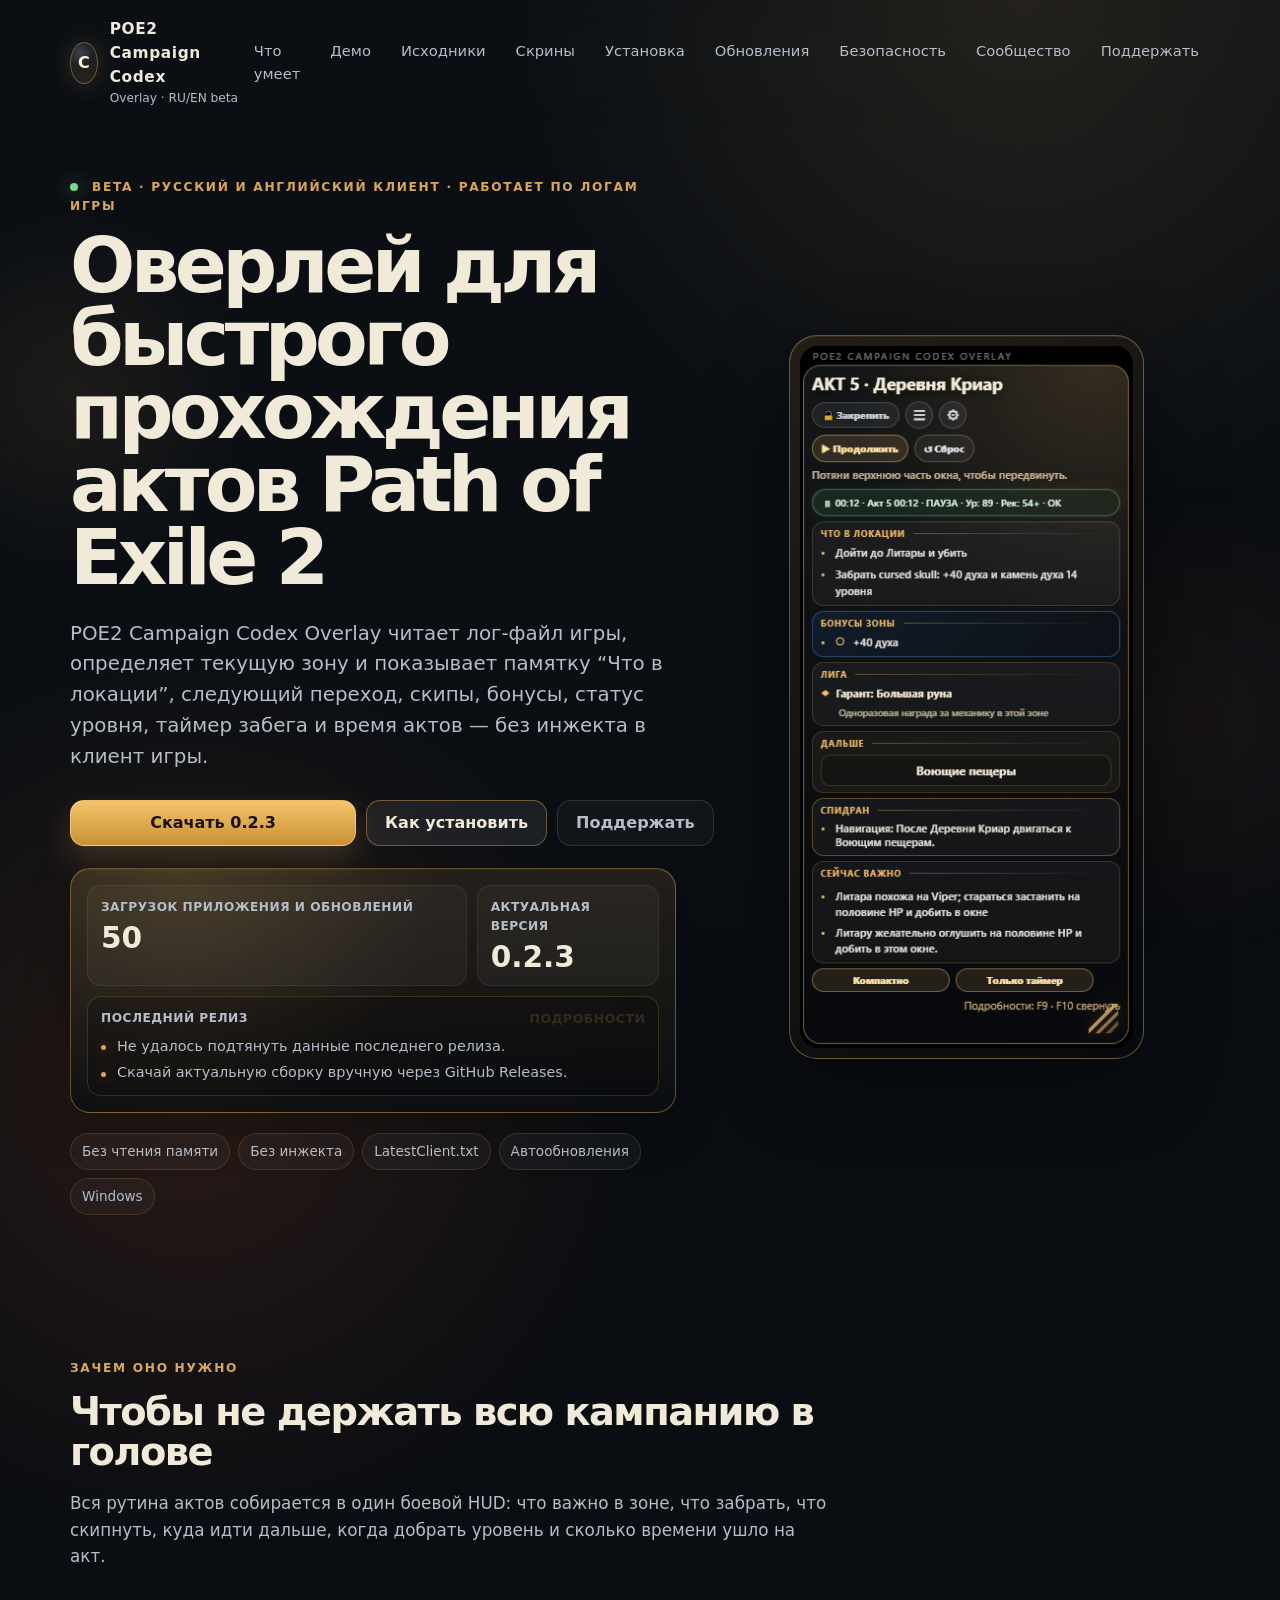
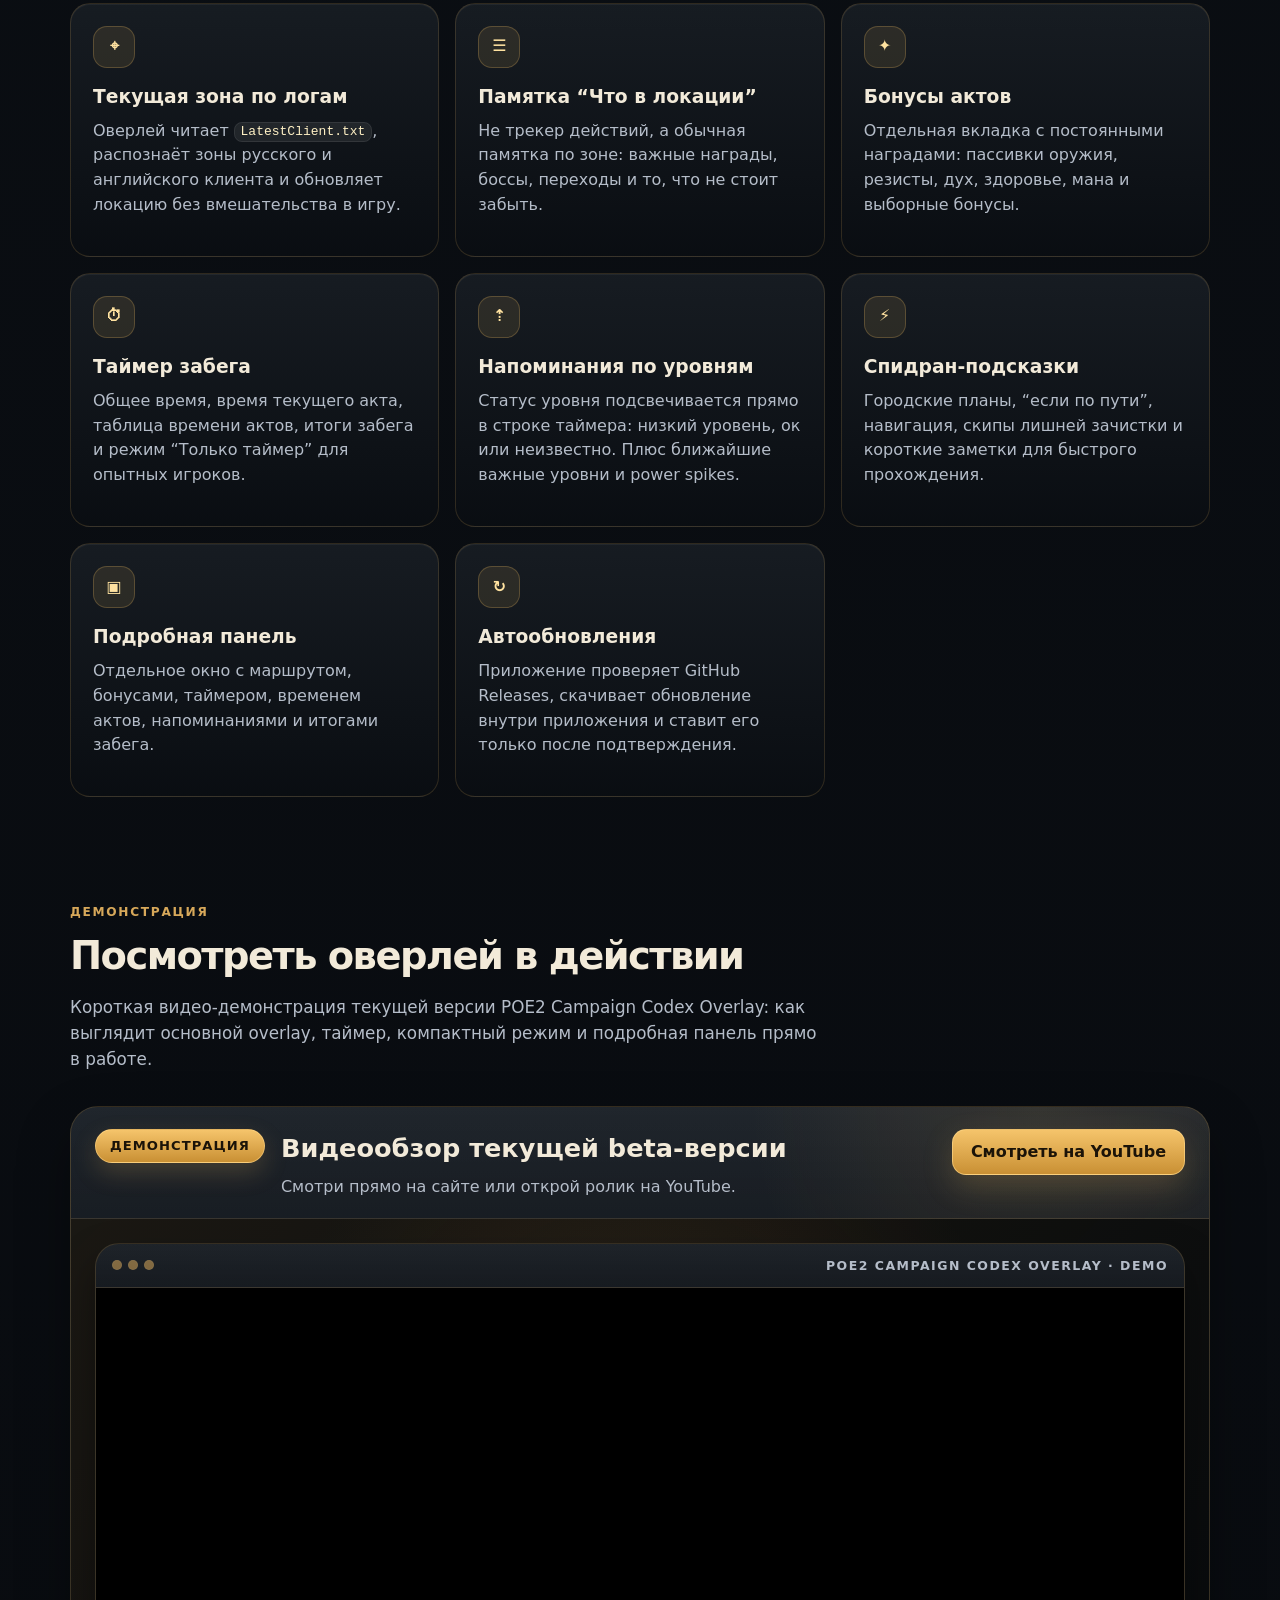
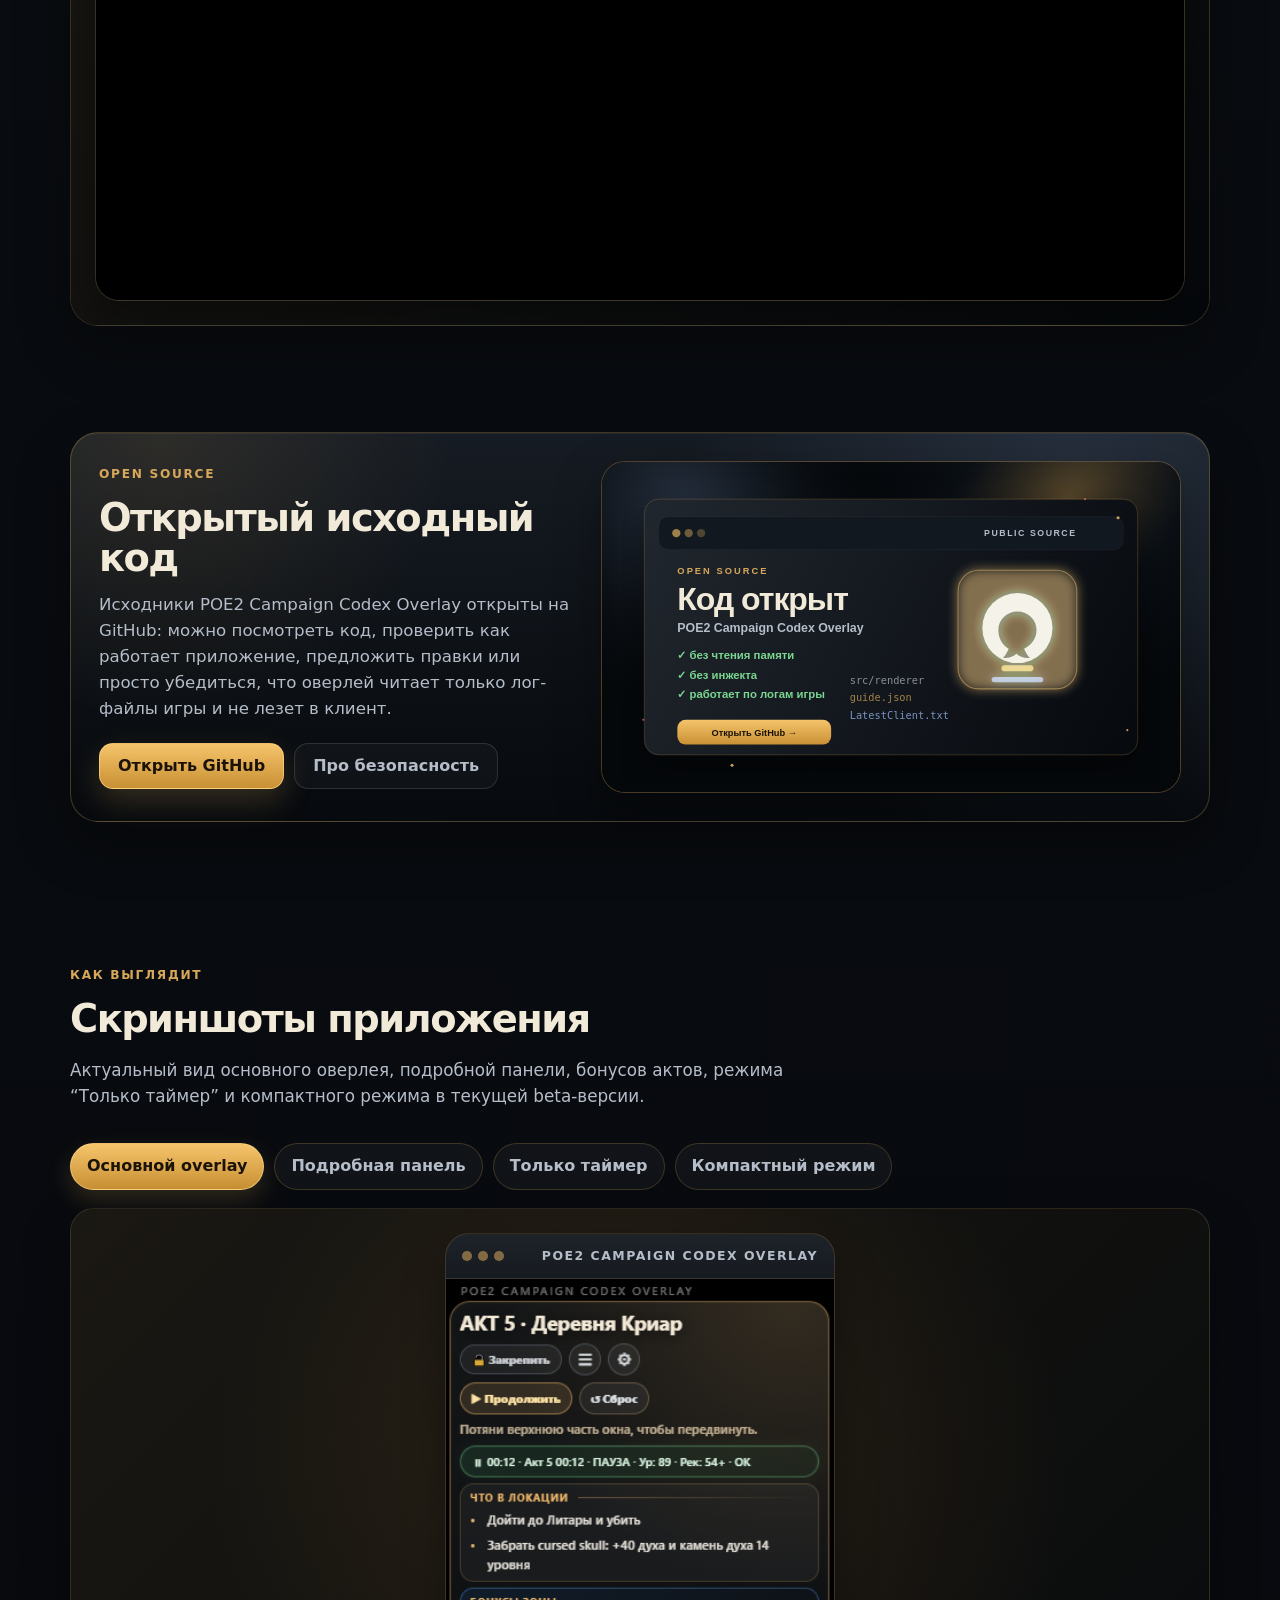
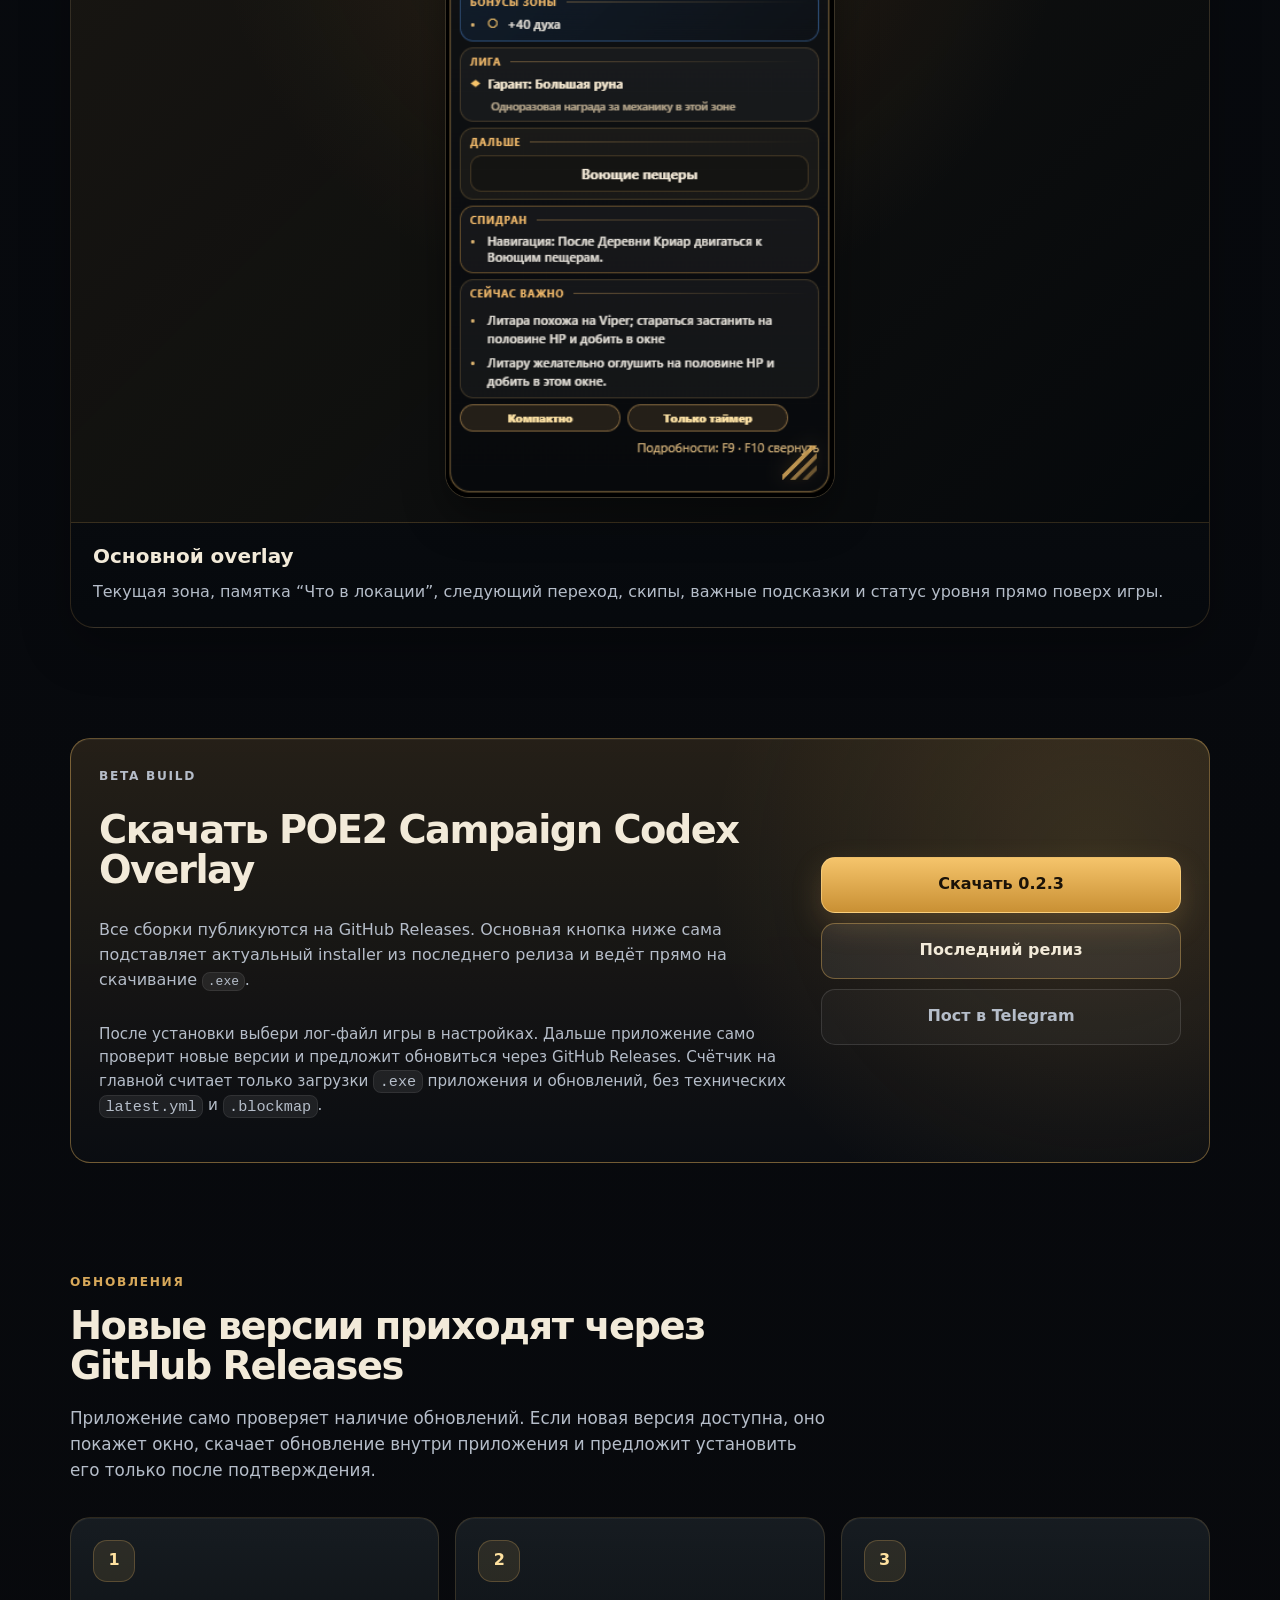
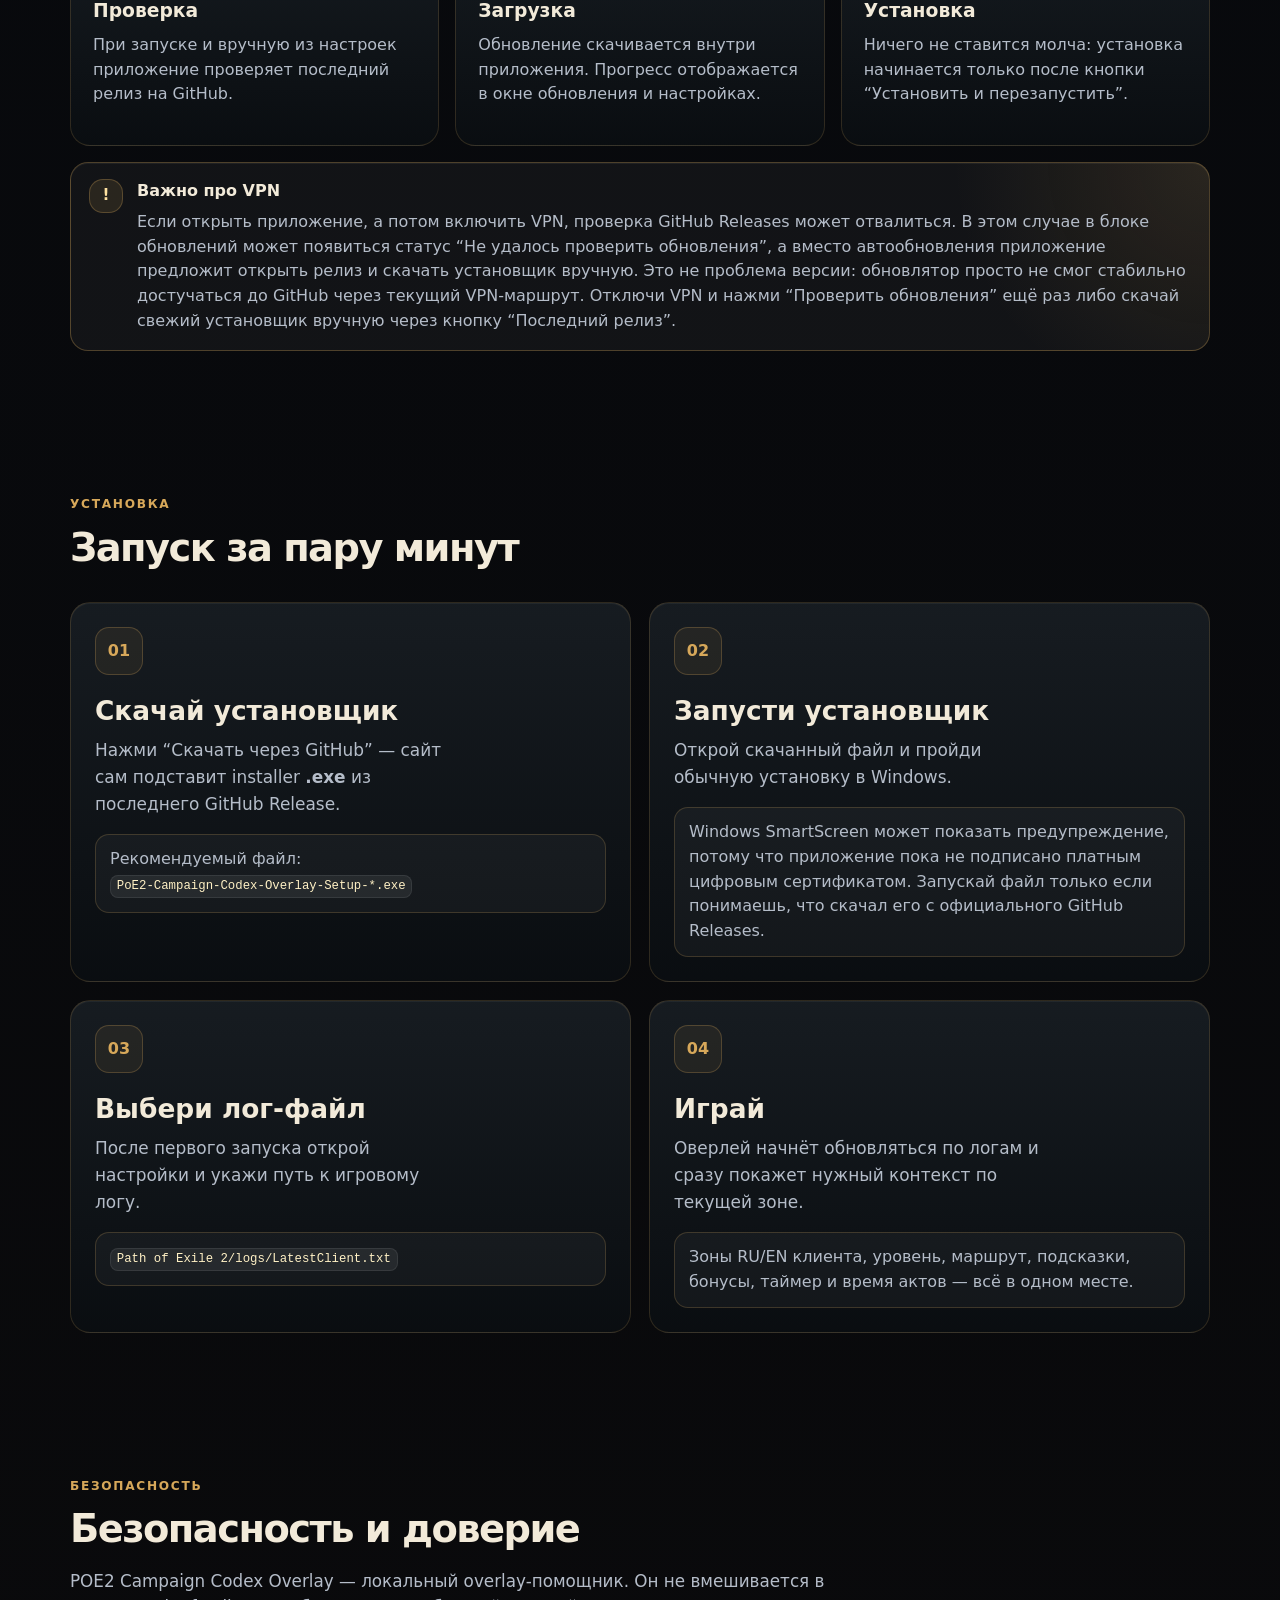
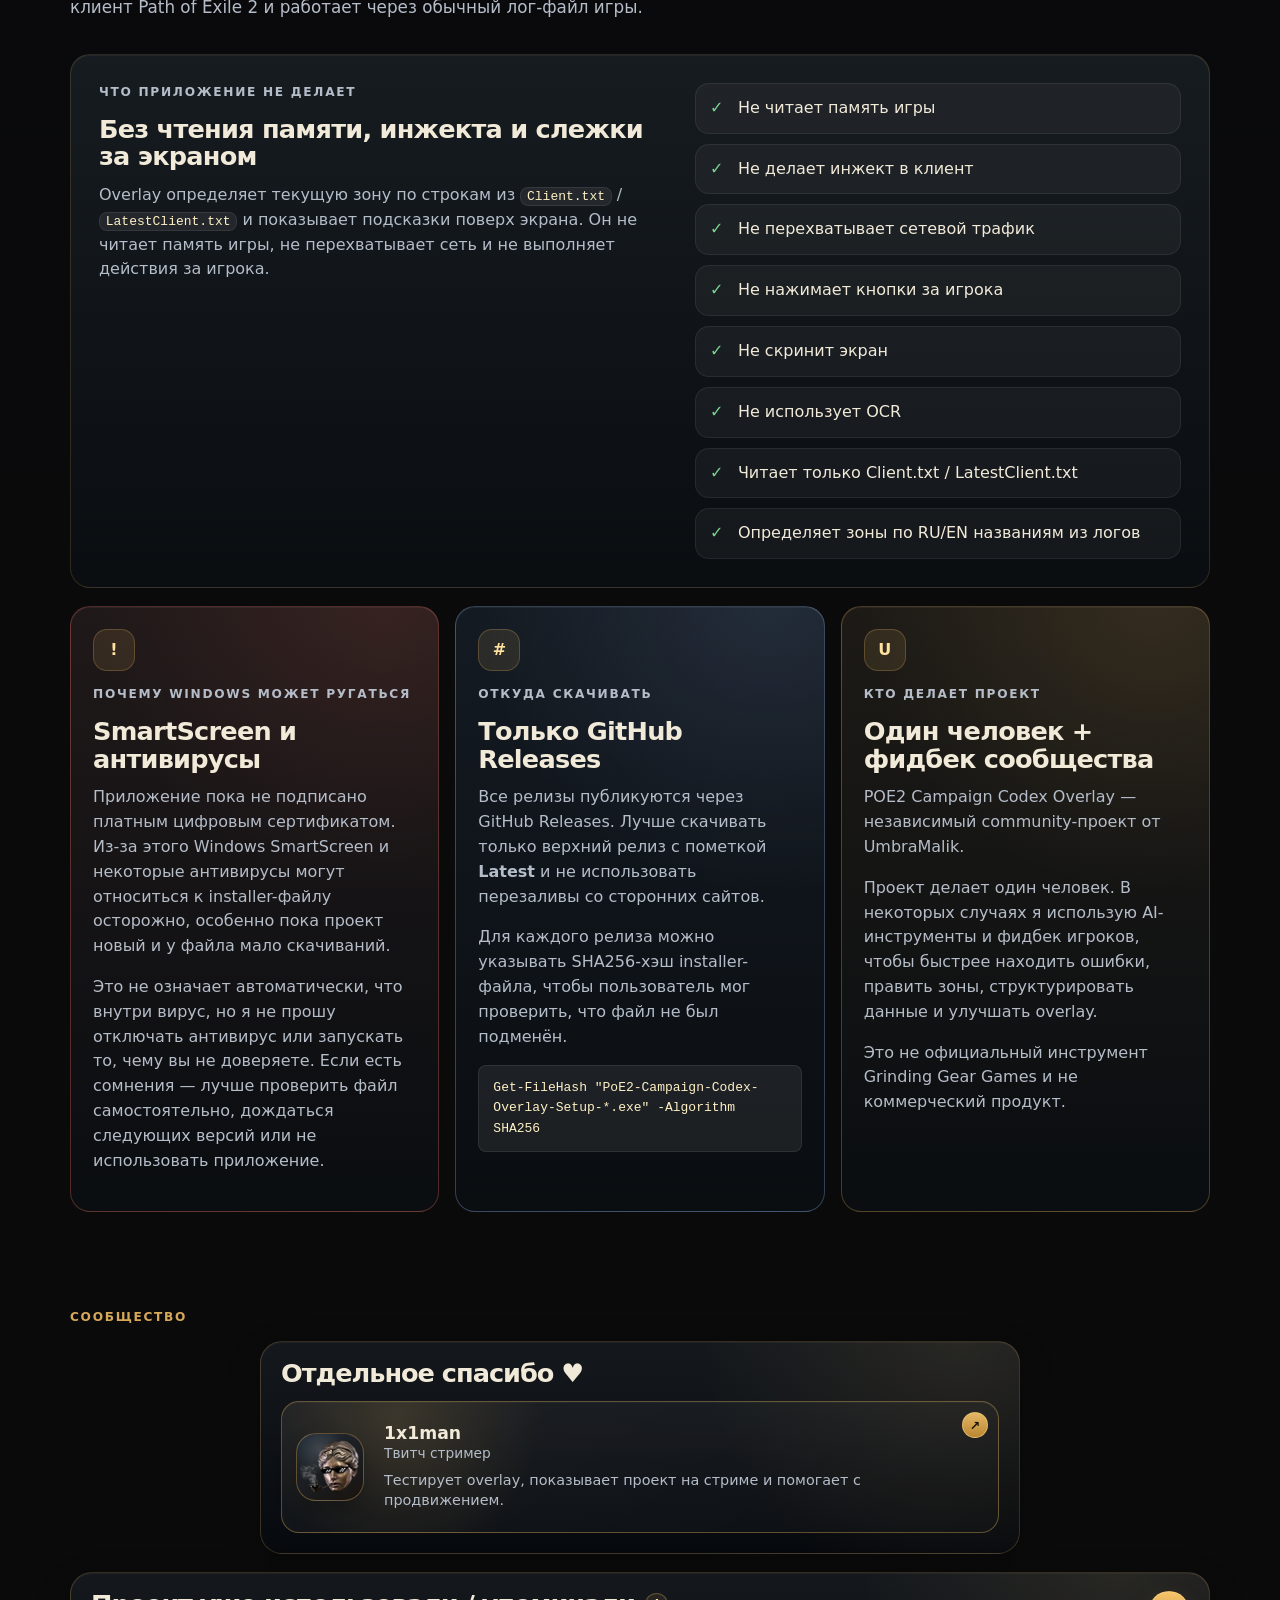
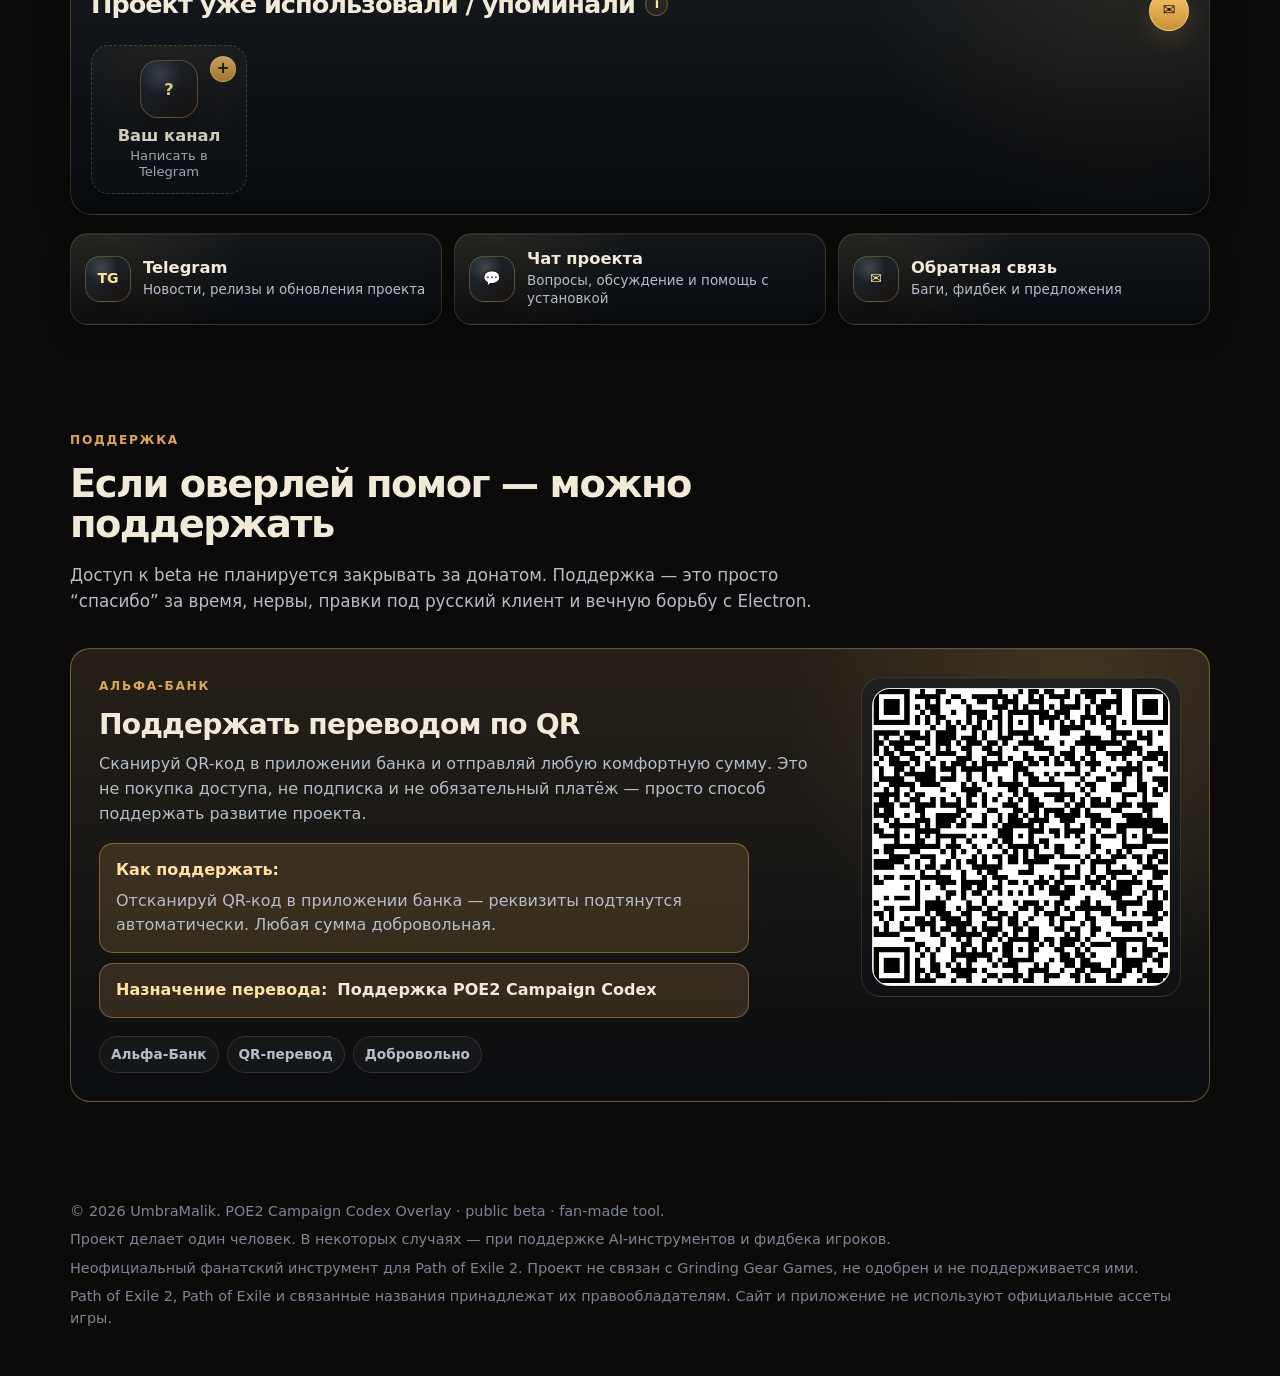
==== index.html @ 102bfdea "Add files via upload" ====
<!doctype html>
<html lang="ru">
<head>
  <meta charset="utf-8" />
  <meta name="viewport" content="width=device-width, initial-scale=1" />
  <title>POE2 Campaign Codex Overlay — оверлей для актов POE2</title>
  <meta name="description" content="Безопасный оверлей для Path of Exile 2: адаптирован под русский и английский клиент, читает логи игры, показывает текущую зону, маршрут, таймер, время актов, подсказки и автообновления через GitHub Releases." />
  <meta property="og:title" content="POE2 Campaign Codex Overlay" />
  <meta property="og:description" content="Безопасный русский оверлей для кампании Path of Exile 2: подсказки по зонам, таймер, время актов и автообновления." />
  <meta property="og:type" content="website" />
  <meta name="theme-color" content="#0b0f14" />
  <link rel="stylesheet" href="./styles.css" />
  <!-- Yandex.Metrika counter -->
  <script type="text/javascript">
      (function(m,e,t,r,i,k,a){
          m[i]=m[i]||function(){(m[i].a=m[i].a||[]).push(arguments)};
          m[i].l=1*new Date();
          for (var j = 0; j < document.scripts.length; j++) {if (document.scripts[j].src === r) { return; }}
          k=e.createElement(t),a=e.getElementsByTagName(t)[0],k.async=1,k.src=r,a.parentNode.insertBefore(k,a)
      })(window, document,'script','https://mc.yandex.ru/metrika/tag.js?id=109210180', 'ym');

      ym(109210180, 'init', {ssr:true, webvisor:true, clickmap:true, ecommerce:"dataLayer", referrer: document.referrer, url: location.href, accurateTrackBounce:true, trackLinks:true});
  </script>
  <!-- /Yandex.Metrika counter -->
</head>
<body>
  <!-- Yandex.Metrika counter (noscript) -->
  <noscript><div><img src="https://mc.yandex.ru/watch/109210180" style="position:absolute; left:-9999px;" alt="" /></div></noscript>
  <!-- /Yandex.Metrika counter (noscript) -->
  <div class="ambient ambient-one"></div>
  <div class="ambient ambient-two"></div>

  <header class="site-header">
    <a class="brand" href="#top" aria-label="POE2 Campaign Codex Overlay">
      <span class="brand-mark">C</span>
      <span>
        <strong>POE2 Campaign Codex</strong>
        <small>Overlay · RU/EN beta</small>
      </span>
    </a>

    <nav class="top-nav" aria-label="Навигация">
      <a href="#features">Что умеет</a>
      <a href="#demo">Демо</a>
      <a href="#source">Исходники</a>
      <a href="#screens">Скрины</a>
      <a href="#install">Установка</a>
      <a href="#updates">Обновления</a>
      <a href="#safety">Безопасность</a>
      <a href="#mentions">Сообщество</a>
      <a href="#support">Поддержать</a>
    </nav>
  </header>

  <main id="top">
    <section class="hero section">
      <div class="hero-copy">
        <div class="eyebrow">
          <span class="dot"></span>
          beta · русский и английский клиент · работает по логам игры
        </div>
        <h1>Оверлей для быстрого прохождения актов Path of Exile 2</h1>
        <p class="lead">
          POE2 Campaign Codex Overlay читает лог-файл игры, определяет текущую зону и показывает памятку “Что в локации”,
          следующий переход, скипы, бонусы, статус уровня, таймер забега и время актов — без инжекта в клиент игры.
        </p>

        <div class="hero-actions">
          <a class="button primary" href="https://github.com/UmbraMalik/poe2-campaign-codex-releases/releases/latest" target="_blank" rel="noopener noreferrer" data-latest-download data-fallback-text="Скачать через GitHub">Скачать через GitHub</a>
          <a class="button secondary" href="#install">Как установить</a>
          <a class="button ghost" href="#support">Поддержать</a>
        </div>

        <div class="hero-release-card" aria-label="Статистика скачиваний и актуального релиза">
          <div class="hero-release-stats">
            <div class="hero-release-stat">
              <span>Загрузок приложения и обновлений</span>
              <strong data-installer-downloads-total>—</strong>
            </div>
            <div class="hero-release-stat">
              <span>Актуальная версия</span>
              <strong data-latest-release-version>—</strong>
            </div>
          </div>
          <div class="hero-release-note">
            <div class="hero-release-note-head">
              <span>Последний релиз</span>
              <a
                class="release-details-link"
                href="https://github.com/UmbraMalik/poe2-campaign-codex-releases/releases/latest"
                target="_blank"
                rel="noopener noreferrer"
                data-latest-release-link
              >
                Подробности
              </a>
            </div>
            <ul class="hero-release-list" data-latest-release-notes>
              <li>Подтягиваем изменения с GitHub Releases…</li>
            </ul>
          </div>
        </div>

        <div class="trust-row" aria-label="Ключевые особенности">
          <span>Без чтения памяти</span>
          <span>Без инжекта</span>
          <span>LatestClient.txt</span>
          <span>Автообновления</span>
          <span>Windows</span>
        </div>
      </div>

      <div class="hero-panel" aria-label="Реальный скриншот оверлея">
        <figure class="hero-shot-card">
          <img src="./assets/screens/overlay-real-reference.png" alt="Реальный скриншот POE2 Campaign Codex Overlay в игре" loading="eager" />
        </figure>
      </div>
    </section>

    <section id="features" class="section">
      <div class="section-head">
        <p class="eyebrow">зачем оно нужно</p>
        <h2>Чтобы не держать всю кампанию в голове</h2>
        <p>
          Вся рутина актов собирается в один боевой HUD: что важно в зоне, что забрать,
          что скипнуть, куда идти дальше, когда добрать уровень и сколько времени ушло на акт.
        </p>
      </div>

      <div class="feature-grid">
        <article class="feature-card">
          <span class="icon">⌖</span>
          <h3>Текущая зона по логам</h3>
          <p>Оверлей читает <code>LatestClient.txt</code>, распознаёт зоны русского и английского клиента и обновляет локацию без вмешательства в игру.</p>
        </article>
        <article class="feature-card">
          <span class="icon">☰</span>
          <h3>Памятка “Что в локации”</h3>
          <p>Не трекер действий, а обычная памятка по зоне: важные награды, боссы, переходы и то, что не стоит забыть.</p>
        </article>
        <article class="feature-card">
          <span class="icon">✦</span>
          <h3>Бонусы актов</h3>
          <p>Отдельная вкладка с постоянными наградами: пассивки оружия, резисты, дух, здоровье, мана и выборные бонусы.</p>
        </article>
        <article class="feature-card">
          <span class="icon">⏱</span>
          <h3>Таймер забега</h3>
          <p>Общее время, время текущего акта, таблица времени актов, итоги забега и режим “Только таймер” для опытных игроков.</p>
        </article>
        <article class="feature-card">
          <span class="icon">⇡</span>
          <h3>Напоминания по уровням</h3>
          <p>Статус уровня подсвечивается прямо в строке таймера: низкий уровень, ок или неизвестно. Плюс ближайшие важные уровни и power spikes.</p>
        </article>
        <article class="feature-card">
          <span class="icon">⚡</span>
          <h3>Спидран-подсказки</h3>
          <p>Городские планы, “если по пути”, навигация, скипы лишней зачистки и короткие заметки для быстрого прохождения.</p>
        </article>
        <article class="feature-card">
          <span class="icon">▣</span>
          <h3>Подробная панель</h3>
          <p>Отдельное окно с маршрутом, бонусами, таймером, временем актов, напоминаниями и итогами забега.</p>
        </article>
        <article class="feature-card">
          <span class="icon">↻</span>
          <h3>Автообновления</h3>
          <p>Приложение проверяет GitHub Releases, скачивает обновление внутри приложения и ставит его только после подтверждения.</p>
        </article>
      </div>
    </section>

    <section id="demo" class="section demo-section">
      <div class="section-head">
        <p class="eyebrow">демонстрация</p>
        <h2>Посмотреть оверлей в действии</h2>
        <p>Короткая видео-демонстрация текущей версии POE2 Campaign Codex Overlay: как выглядит основной overlay, таймер, компактный режим и подробная панель прямо в работе.</p>
      </div>

      <div class="demo-card">
        <div class="demo-card-head">
          <div class="demo-card-title-wrap">
            <span class="demo-badge">Демонстрация</span>
            <div>
              <h3>Видеообзор текущей beta-версии</h3>
              <p>Смотри прямо на сайте или открой ролик на YouTube.</p>
            </div>
          </div>

          <div class="demo-quick-actions" aria-label="Быстрые действия">
            <a class="button primary" href="https://youtu.be/-7vTEI6enmU" target="_blank" rel="noopener noreferrer">Смотреть на YouTube</a>
          </div>
        </div>

        <div class="demo-video-frame">
          <div class="screen-window demo-window">
            <div class="screen-window-bar">
              <div class="screen-window-dots" aria-hidden="true">
                <span></span><span></span><span></span>
              </div>
              <span class="screen-window-title">POE2 Campaign Codex Overlay · Demo</span>
            </div>
            <div class="demo-video-shell">
              <iframe
                src="https://www.youtube.com/embed/-7vTEI6enmU"
                title="POE2 Campaign Codex Overlay — демонстрация"
                loading="lazy"
                allow="accelerometer; autoplay; clipboard-write; encrypted-media; gyroscope; picture-in-picture; web-share"
                referrerpolicy="strict-origin-when-cross-origin"
                allowfullscreen
              ></iframe>
            </div>
          </div>
        </div>
      </div>
    </section>

    <section id="source" class="section source-section">
      <div class="source-card">
        <div class="source-copy">
          <p class="eyebrow">open source</p>
          <h2>Открытый исходный код</h2>
          <p>
            Исходники POE2 Campaign Codex Overlay открыты на GitHub: можно посмотреть код, проверить как работает приложение,
            предложить правки или просто убедиться, что оверлей читает только лог-файлы игры и не лезет в клиент.
          </p>
          <div class="source-actions">
            <a class="button primary" href="https://github.com/UmbraMalik/poe2-campaign-codex-releases" target="_blank" rel="noopener noreferrer">Открыть GitHub</a>
            <a class="button ghost" href="#safety">Про безопасность</a>
          </div>
        </div>

        <a
          class="source-visual-link"
          href="https://github.com/UmbraMalik/poe2-campaign-codex-releases"
          target="_blank"
          rel="noopener noreferrer"
          aria-label="Открыть исходный код POE2 Campaign Codex Overlay на GitHub"
        >
          <img src="./assets/open-source-github-card.svg" alt="POE2 Campaign Codex Overlay — открытый исходный код на GitHub" loading="lazy" />
        </a>
      </div>
    </section>

    <section id="screens" class="section">
      <div class="section-head">
        <p class="eyebrow">как выглядит</p>
        <h2>Скриншоты приложения</h2>
        <p>Актуальный вид основного оверлея, подробной панели, бонусов актов, режима “Только таймер” и компактного режима в текущей beta-версии.</p>
      </div>

      <div class="screens-showcase">
        <div class="screen-switcher" role="tablist" aria-label="Переключение скриншотов приложения">
          <button
            class="screen-tab is-active"
            type="button"
            role="tab"
            aria-selected="true"
            data-screen-image="./assets/screens/overlay-real-reference.png"
            data-screen-alt="Основной overlay: текущая зона, памятка Что в локации, следующий переход, скипы и статус уровня"
            data-screen-title="Основной overlay"
            data-screen-text="Текущая зона, памятка “Что в локации”, следующий переход, скипы, важные подсказки и статус уровня прямо поверх игры."
            data-screen-variant="portrait"
          >
            Основной overlay
          </button>
          <button
            class="screen-tab"
            type="button"
            role="tab"
            aria-selected="false"
            data-screen-image="./assets/screens/companion-panel-reference.png"
            data-screen-alt="Подробная панель: маршрут, бонусы, таймер, напоминания и итоги забега"
            data-screen-title="Подробная панель"
            data-screen-text="Отдельное окно с маршрутом, бонусами, таймером, временем актов, напоминаниями и итогами забега — когда нужен весь контекст сразу."
            data-screen-variant="landscape"
          >
            Подробная панель
          </button>
          <button
            class="screen-tab"
            type="button"
            role="tab"
            aria-selected="false"
            data-screen-image="./assets/screens/timer-mode-reference.png"
            data-screen-alt="Режим только таймер: вид с таймером, уровнем и следующим переходом"
            data-screen-title="Режим “только таймер”"
            data-screen-text="Режим для тех, кто хочет держать на экране таймер, уровень и ближайший переход без подробной панели."
            data-screen-variant="timer"
          >
            Только таймер
          </button>
          <button
            class="screen-tab"
            type="button"
            role="tab"
            aria-selected="false"
            data-screen-image="./assets/screens/compact-mode-reference.png"
            data-screen-alt="Компактный режим: узкая панель с общим временем, актом, уровнем и рекомендацией"
            data-screen-title="Компактный режим"
            data-screen-text="Самый компактный вариант: узкая панель с ключевой информацией для тех, кому нужен минимум визуального шума."
            data-screen-variant="compact"
          >
            Компактный режим
          </button>
        </div>

        <figure class="screen-stage">
          <div class="screen-stage-media">
            <div class="screen-window" id="screen-window" data-variant="portrait">
              <div class="screen-window-bar">
                <div class="screen-window-dots" aria-hidden="true">
                  <span></span><span></span><span></span>
                </div>
                <span class="screen-window-title" id="screen-window-label">POE2 Campaign Codex Overlay</span>
              </div>
              <div class="screen-window-body">
                <img
                  id="screen-preview-image"
                  class="screen-preview-image"
                  src="./assets/screens/overlay-real-reference.png"
                  alt="Основной overlay: текущая зона, памятка Что в локации, следующий переход, скипы и статус уровня"
                  loading="lazy"
                />
              </div>
            </div>
          </div>
          <figcaption class="screen-stage-caption">
            <h3 id="screen-preview-title">Основной overlay</h3>
            <p id="screen-preview-text">Текущая зона, памятка “Что в локации”, следующий переход, скипы, важные подсказки и статус уровня прямо поверх игры.</p>
          </figcaption>
        </figure>
      </div>
    </section>

    <section id="download" class="section download-section">
      <div class="download-card">
        <div class="download-copy">
          <p class="eyebrow">beta build</p>
          <h2>Скачать POE2 Campaign Codex Overlay</h2>
          <p>
            Все сборки публикуются на GitHub Releases. Основная кнопка ниже сама подставляет актуальный installer из последнего релиза и ведёт прямо на скачивание <code>.exe</code>.
          </p>
          <p class="download-note">
            После установки выбери лог-файл игры в настройках. Дальше приложение само проверит новые версии и предложит обновиться через GitHub Releases.
            Счётчик на главной считает только загрузки <code>.exe</code> приложения и обновлений, без технических <code>latest.yml</code> и <code>.blockmap</code>.
          </p>
        </div>

        <div class="download-actions" aria-label="Ссылки для скачивания">
          <a
            id="latest-download-button"
            class="button primary large"
            data-latest-download
            href="https://github.com/UmbraMalik/poe2-campaign-codex-releases/releases/latest"
            target="_blank"
            rel="noopener noreferrer"
            data-fallback-text="Скачать через GitHub"
          >
            Скачать через GitHub
          </a>
          <a
            class="button secondary large"
            href="https://github.com/UmbraMalik/poe2-campaign-codex-releases/releases/latest"
            target="_blank"
            rel="noopener noreferrer"
          >
            Последний релиз
          </a>
          <a
            class="button ghost large"
            href="https://t.me/POE2CampaignCodex/4"
            target="_blank"
            rel="noopener noreferrer"
          >
            Пост в Telegram
          </a>
        </div>
      </div>
    </section>

    <section id="updates" class="section updates-section">
      <div class="section-head">
        <p class="eyebrow">обновления</p>
        <h2>Новые версии приходят через GitHub Releases</h2>
        <p>
          Приложение само проверяет наличие обновлений. Если новая версия доступна, оно покажет окно,
          скачает обновление внутри приложения и предложит установить его только после подтверждения.
        </p>
      </div>

      <div class="updates-grid">
        <article class="feature-card">
          <span class="icon">1</span>
          <h3>Проверка</h3>
          <p>При запуске и вручную из настроек приложение проверяет последний релиз на GitHub.</p>
        </article>
        <article class="feature-card">
          <span class="icon">2</span>
          <h3>Загрузка</h3>
          <p>Обновление скачивается внутри приложения. Прогресс отображается в окне обновления и настройках.</p>
        </article>
        <article class="feature-card">
          <span class="icon">3</span>
          <h3>Установка</h3>
          <p>Ничего не ставится молча: установка начинается только после кнопки “Установить и перезапустить”.</p>
        </article>
      </div>

      <div class="update-vpn-note">
        <span class="icon">!</span>
        <div>
          <strong>Важно про VPN</strong>
          <p>
            Если открыть приложение, а потом включить VPN, проверка GitHub Releases может отвалиться.
            В этом случае в блоке обновлений может появиться статус “Не удалось проверить обновления”,
            а вместо автообновления приложение предложит открыть релиз и скачать установщик вручную.
            Это не проблема версии: обновлятор просто не смог стабильно достучаться до GitHub через текущий VPN-маршрут.
            Отключи VPN и нажми “Проверить обновления” ещё раз либо скачай свежий установщик вручную через кнопку “Последний релиз”.
          </p>
        </div>
      </div>
    </section>

    <section id="install" class="section">
      <div class="section-head">
        <p class="eyebrow">установка</p>
        <h2>Запуск за пару минут</h2>
      </div>

      <div class="steps">
        <article>
          <span>01</span>
          <h3>Скачай установщик</h3>
          <p class="step-copy">Нажми “Скачать через GitHub” — сайт сам подставит installer <strong>.exe</strong> из последнего GitHub Release.</p>
          <div class="step-hint">Рекомендуемый файл: <code>PoE2-Campaign-Codex-Overlay-Setup-*.exe</code></div>
        </article>
        <article>
          <span>02</span>
          <h3>Запусти установщик</h3>
          <p class="step-copy">Открой скачанный файл и пройди обычную установку в Windows.</p>
          <div class="step-hint">Windows SmartScreen может показать предупреждение, потому что приложение пока не подписано платным цифровым сертификатом. Запускай файл только если понимаешь, что скачал его с официального GitHub Releases.</div>
        </article>
        <article>
          <span>03</span>
          <h3>Выбери лог-файл</h3>
          <p class="step-copy">После первого запуска открой настройки и укажи путь к игровому логу.</p>
          <div class="step-hint"><code>Path of Exile 2/logs/LatestClient.txt</code></div>
        </article>
        <article>
          <span>04</span>
          <h3>Играй</h3>
          <p class="step-copy">Оверлей начнёт обновляться по логам и сразу покажет нужный контекст по текущей зоне.</p>
          <div class="step-hint">Зоны RU/EN клиента, уровень, маршрут, подсказки, бонусы, таймер и время актов — всё в одном месте.</div>
        </article>
      </div>
    </section>

    <section id="safety" class="section safety">
      <div class="section-head">
        <p class="eyebrow">безопасность</p>
        <h2>Безопасность и доверие</h2>
        <p>
          POE2 Campaign Codex Overlay — локальный overlay-помощник. Он не вмешивается в клиент Path of Exile 2
          и работает через обычный лог-файл игры.
        </p>
      </div>

      <div class="safety-card safety-summary-card">
        <div>
          <p class="eyebrow">что приложение не делает</p>
          <h3>Без чтения памяти, инжекта и слежки за экраном</h3>
          <p>
            Overlay определяет текущую зону по строкам из <code>Client.txt</code> / <code>LatestClient.txt</code>
            и показывает подсказки поверх экрана. Он не читает память игры, не перехватывает сеть и не выполняет действия за игрока.
          </p>
        </div>

        <ul class="safety-list safety-checks">
          <li>Не читает память игры</li>
          <li>Не делает инжект в клиент</li>
          <li>Не перехватывает сетевой трафик</li>
          <li>Не нажимает кнопки за игрока</li>
          <li>Не скринит экран</li>
          <li>Не использует OCR</li>
          <li>Читает только Client.txt / LatestClient.txt</li>
          <li>Определяет зоны по RU/EN названиям из логов</li>
        </ul>
      </div>

      <div class="feature-grid safety-trust-grid">
        <article class="feature-card warning-card">
          <span class="icon">!</span>
          <p class="eyebrow">почему Windows может ругаться</p>
          <h3>SmartScreen и антивирусы</h3>
          <p>
            Приложение пока не подписано платным цифровым сертификатом. Из-за этого Windows SmartScreen
            и некоторые антивирусы могут относиться к installer-файлу осторожно, особенно пока проект новый и у файла мало скачиваний.
          </p>
          <p>
            Это не означает автоматически, что внутри вирус, но я не прошу отключать антивирус или запускать то,
            чему вы не доверяете. Если есть сомнения — лучше проверить файл самостоятельно, дождаться следующих версий или не использовать приложение.
          </p>
        </article>

        <article class="feature-card github-card">
          <span class="icon">#</span>
          <p class="eyebrow">откуда скачивать</p>
          <h3>Только GitHub Releases</h3>
          <p>
            Все релизы публикуются через GitHub Releases. Лучше скачивать только верхний релиз с пометкой <strong>Latest</strong>
            и не использовать перезаливы со сторонних сайтов.
          </p>
          <p>
            Для каждого релиза можно указывать SHA256-хэш installer-файла, чтобы пользователь мог проверить, что файл не был подменён.
          </p>
          <code class="hash-command">Get-FileHash "PoE2-Campaign-Codex-Overlay-Setup-*.exe" -Algorithm SHA256</code>
        </article>

        <article class="feature-card project-card">
          <span class="icon">U</span>
          <p class="eyebrow">кто делает проект</p>
          <h3>Один человек + фидбек сообщества</h3>
          <p>
            POE2 Campaign Codex Overlay — независимый community-проект от UmbraMalik.
          </p>
          <p>
            Проект делает один человек. В некоторых случаях я использую AI-инструменты и фидбек игроков,
            чтобы быстрее находить ошибки, править зоны, структурировать данные и улучшать overlay.
          </p>
          <p>
            Это не официальный инструмент Grinding Gear Games и не коммерческий продукт.
          </p>
        </article>
      </div>
    </section>

    <section id="mentions" class="section community-section">
      <p class="eyebrow community-eyebrow">сообщество</p>
      <div class="mentions-card mentions-card-compact community-thanks-card">
        <div class="mentions-head">
          <div>
            <h2>Отдельное спасибо ♥</h2>
          </div>
        </div>

        <a class="mention-featured-card community-featured-card" href="https://www.twitch.tv/1x1man" target="_blank" rel="noopener noreferrer" aria-label="Открыть Twitch-канал 1x1man">
          <span class="mention-link-icon" aria-hidden="true">↗</span>
          <span class="mention-avatar mention-avatar-image mention-avatar-featured" aria-hidden="true">
            <img src="./assets/mentions/1x1man.png" alt="" loading="lazy" />
          </span>
          <span class="mention-featured-info">
            <strong>1x1man</strong>
            <small>Твитч стример</small>
            <em>Тестирует overlay, показывает проект на стриме и помогает с продвижением.</em>
          </span>
        </a>
      </div>

      <div class="mentions-card mentions-card-compact community-used-card">
        <div class="mentions-head">
          <div>
            <h2>Проект уже использовали / упоминали
              <span class="info-tooltip" tabindex="0" aria-label="Если вы стримили с оверлеем, делали пост о проекте или делились им в своём канале — напишите мне. Я могу добавить ваш канал / стрим / сообщество в этот блок как место, где проект уже показывали или упоминали.">i</span>
            </h2>
          </div>
          <a
            class="mention-contact-button"
            href="https://t.me/POE2CampaignCodex?direct"
            target="_blank"
            rel="noopener noreferrer"
            aria-label="Написать в Telegram, чтобы добавить свой канал или стрим"
            title="Написать в Telegram"
          >
            ✉
          </a>
        </div>

        <div class="mentions-list-compact community-used-list" aria-label="Где уже показывали или упоминали проект">
          <a class="mention-card mention-card-compact mention-card-placeholder" href="https://t.me/POE2CampaignCodex?direct" target="_blank" rel="noopener noreferrer" aria-label="Написать в Telegram, чтобы добавить свой канал или стрим">
            <span class="mention-link-icon mention-plus-icon" aria-hidden="true">+</span>
            <span class="mention-avatar mention-avatar-text" aria-hidden="true">?</span>
            <span class="mention-info">
              <strong>Ваш канал</strong>
              <small>Написать в Telegram</small>
            </span>
          </a>
        </div>
      </div>

      <div class="community-links-grid" aria-label="Ссылки сообщества">
        <a class="community-link-card" href="https://t.me/POE2CampaignCodex" target="_blank" rel="noopener noreferrer">
          <span class="community-link-icon" aria-hidden="true">TG</span>
          <span>
            <strong>Telegram</strong>
            <small>Новости, релизы и обновления проекта</small>
          </span>
        </a>
        <a class="community-link-card" href="https://t.me/POE2CampaignCodexChat" target="_blank" rel="noopener noreferrer">
          <span class="community-link-icon" aria-hidden="true">💬</span>
          <span>
            <strong>Чат проекта</strong>
            <small>Вопросы, обсуждение и помощь с установкой</small>
          </span>
        </a>
        <a class="community-link-card" href="https://t.me/POE2CampaignCodex?direct" target="_blank" rel="noopener noreferrer">
          <span class="community-link-icon" aria-hidden="true">✉</span>
          <span>
            <strong>Обратная связь</strong>
            <small>Баги, фидбек и предложения</small>
          </span>
        </a>
      </div>
    </section>

    <section id="support" class="section support">
      <div class="section-head">
        <p class="eyebrow">поддержка</p>
        <h2>Если оверлей помог — можно поддержать</h2>
        <p>
          Доступ к beta не планируется закрывать за донатом. Поддержка — это просто “спасибо”
          за время, нервы, правки под русский клиент и вечную борьбу с Electron.
        </p>
      </div>

      <div class="support-donate-card">
        <div class="support-copy">
          <p class="eyebrow">Альфа-Банк</p>
          <h3>Поддержать переводом по QR</h3>
          <p>
            Сканируй QR-код в приложении банка и отправляй любую комфортную сумму.
            Это не покупка доступа, не подписка и не обязательный платёж — просто способ поддержать развитие проекта.
          </p>

          <div class="support-payment-details" aria-label="Детали поддержки">
            <div class="support-note-box">
              <strong>Как поддержать:</strong>
              <p>Отсканируй QR-код в приложении банка — реквизиты подтянутся автоматически. Любая сумма добровольная.</p>
            </div>

            <div class="support-note-box compact">
              <strong>Назначение перевода:</strong>
              <span>Поддержка POE2 Campaign Codex</span>
            </div>
          </div>

          <div class="support-tags" aria-label="Детали поддержки">
            <span>Альфа-Банк</span>
            <span>QR-перевод</span>
            <span>Добровольно</span>
          </div>
        </div>

        <div class="qr-card" aria-label="QR-код для перевода через Альфа-Банк">
          <div class="qr-frame">
            <img src="./assets/support/alfa-qr-placeholder.png" alt="QR-код для перевода через Альфа-Банк" loading="lazy" />
          </div>
        </div>
      </div>

    </section>
  </main>

<footer class="site-footer">
  <p>
    © 2026 UmbraMalik. POE2 Campaign Codex Overlay · public beta · fan-made tool.
  </p>
  <p>
    Проект делает один человек. В некоторых случаях — при поддержке AI-инструментов и фидбека игроков.
  </p>
  <p>
    Неофициальный фанатский инструмент для Path of Exile 2. Проект не связан с Grinding Gear Games,
    не одобрен и не поддерживается ими.
  </p>
  <p>
    Path of Exile 2, Path of Exile и связанные названия принадлежат их правообладателям.
    Сайт и приложение не используют официальные ассеты игры.
  </p>
</footer>

  <script src="./script.js"></script>
</body>
</html>
---- styles.css ----
:root {
  --bg: #080b10;
  --bg-soft: #10161d;
  --panel: rgba(20, 24, 28, 0.82);
  --panel-strong: rgba(29, 28, 24, 0.92);
  --gold: #d7a85a;
  --gold-soft: rgba(215, 168, 90, 0.18);
  --gold-border: rgba(215, 168, 90, 0.44);
  --text: #f2ead9;
  --muted: #b5bdc9;
  --dim: #7b8494;
  --red: #d86b5c;
  --green: #7ad690;
  --blue: #9fc4ff;
  --radius-xl: 28px;
  --radius-lg: 20px;
  --radius-md: 14px;
  --shadow: 0 24px 80px rgba(0, 0, 0, 0.45);
}

* {
  box-sizing: border-box;
}

html {
  scroll-behavior: smooth;
}

body {
  margin: 0;
  min-height: 100vh;
  background:
    radial-gradient(circle at 15% 10%, rgba(158, 73, 35, 0.20), transparent 28rem),
    radial-gradient(circle at 80% 0%, rgba(215, 168, 90, 0.12), transparent 32rem),
    linear-gradient(180deg, #0b0f14 0%, #07090d 52%, #0d0b0a 100%);
  color: var(--text);
  font-family: Inter, ui-sans-serif, system-ui, -apple-system, BlinkMacSystemFont, "Segoe UI", Arial, sans-serif;
  line-height: 1.55;
  overflow-x: hidden;
}

a {
  color: inherit;
  text-decoration: none;
}

code {
  color: #fff1c5;
  background: rgba(255, 255, 255, 0.07);
  border: 1px solid rgba(255, 255, 255, 0.08);
  border-radius: 8px;
  padding: 0.08rem 0.36rem;
}

.ambient {
  position: fixed;
  inset: auto;
  pointer-events: none;
  filter: blur(12px);
  opacity: 0.45;
  z-index: -1;
}

.ambient-one {
  width: 25rem;
  height: 25rem;
  left: -8rem;
  top: 12rem;
  background: radial-gradient(circle, rgba(215, 168, 90, 0.20), transparent 70%);
}

.ambient-two {
  width: 30rem;
  height: 30rem;
  right: -10rem;
  top: 30rem;
  background: radial-gradient(circle, rgba(102, 52, 30, 0.35), transparent 70%);
}

.site-header {
  position: sticky;
  top: 0;
  z-index: 20;
  max-width: 1180px;
  margin: 0 auto;
  padding: 18px 20px;
  display: flex;
  align-items: center;
  justify-content: space-between;
  backdrop-filter: blur(14px);
}

.brand {
  display: inline-flex;
  align-items: center;
  gap: 12px;
}

.brand-mark {
  width: 42px;
  height: 42px;
  border-radius: 50%;
  display: grid;
  place-items: center;
  color: #fff4d8;
  font-weight: 900;
  border: 1px solid var(--gold-border);
  background:
    radial-gradient(circle at 35% 25%, rgba(255, 255, 255, 0.16), transparent 38%),
    linear-gradient(145deg, #14212b, #2b1f16);
  box-shadow: 0 0 26px rgba(215, 168, 90, 0.2);
}

.brand strong {
  display: block;
  font-size: 0.96rem;
  letter-spacing: 0.04em;
}

.brand small {
  display: block;
  color: var(--muted);
  font-size: 0.76rem;
}

.top-nav {
  display: flex;
  gap: 8px;
  color: var(--muted);
  font-size: 0.92rem;
}

.top-nav a {
  padding: 8px 11px;
  border-radius: 999px;
}

.top-nav a:hover {
  color: var(--text);
  background: rgba(255, 255, 255, 0.06);
}

.section {
  max-width: 1180px;
  margin: 0 auto;
  padding: 72px 20px;
}

.hero {
  min-height: calc(100vh - 82px);
  display: grid;
  grid-template-columns: minmax(0, 1.02fr) minmax(340px, 0.82fr);
  align-items: center;
  gap: 46px;
  padding-top: 52px;
}

.eyebrow {
  margin: 0 0 14px;
  color: var(--gold);
  font-size: 0.76rem;
  font-weight: 800;
  letter-spacing: 0.14em;
  text-transform: uppercase;
}

.eyebrow .dot,
.dot {
  width: 8px;
  height: 8px;
  display: inline-block;
  border-radius: 50%;
  margin-right: 8px;
  background: var(--green);
  box-shadow: 0 0 18px rgba(122, 214, 144, 0.65);
}

h1, h2, h3, p {
  margin-top: 0;
}

h1 {
  max-width: 780px;
  font-size: clamp(2.45rem, 6vw, 5.7rem);
  line-height: 0.95;
  letter-spacing: -0.06em;
  margin-bottom: 24px;
}

h2 {
  font-size: clamp(1.8rem, 3vw, 3rem);
  line-height: 1.05;
  letter-spacing: -0.04em;
  margin-bottom: 18px;
}

h3 {
  margin-bottom: 8px;
}

.lead {
  max-width: 690px;
  color: var(--muted);
  font-size: clamp(1.05rem, 1.7vw, 1.24rem);
  margin-bottom: 28px;
}

.hero-actions {
  width: min(100%, 640px);
  display: flex;
  flex-wrap: nowrap;
  align-items: center;
  gap: 10px;
  margin-bottom: 24px;
}

.hero-actions .button {
  flex: 0 0 auto;
  white-space: nowrap;
}

.hero-actions .button.primary {
  min-width: 286px;
  justify-content: center;
  text-align: center;
}

.hero-release-card {
  width: min(100%, 640px);
  margin: -2px 0 20px;
  padding: 16px;
  border: 1px solid rgba(215, 168, 90, 0.42);
  border-radius: 20px;
  background:
    radial-gradient(circle at 18% 0%, rgba(245, 196, 107, 0.14), transparent 16rem),
    linear-gradient(180deg, rgba(42, 35, 26, 0.82), rgba(11, 14, 18, 0.86));
  box-shadow: 0 18px 45px rgba(0, 0, 0, 0.28), inset 0 1px 0 rgba(255, 255, 255, 0.06);
}

.hero-release-stats {
  display: grid;
  grid-template-columns: minmax(0, 1.35fr) minmax(130px, 0.65fr);
  gap: 10px;
}

.hero-release-stat {
  min-width: 0;
  padding: 12px 13px;
  border: 1px solid rgba(255, 255, 255, 0.075);
  border-radius: 14px;
  background: rgba(255, 255, 255, 0.04);
}

.hero-release-stat span,
.hero-release-note span {
  display: block;
  margin-bottom: 7px;
  color: var(--muted);
  font-size: 0.76rem;
  font-weight: 800;
  letter-spacing: 0.04em;
  text-transform: uppercase;
}

.hero-release-stat strong {
  display: block;
  color: var(--cream);
  font-size: clamp(1.28rem, 2.4vw, 1.85rem);
  line-height: 1;
}

.hero-release-note {
  margin-top: 10px;
  padding: 12px 13px;
  border: 1px solid rgba(215, 168, 90, 0.2);
  border-radius: 14px;
  background: rgba(0, 0, 0, 0.16);
}

.hero-release-note-head {
  display: flex;
  align-items: center;
  justify-content: space-between;
  gap: 14px;
  margin-bottom: 8px;
}

.hero-release-note-head span {
  margin-bottom: 0;
}

.release-details-link {
  flex: 0 0 auto;
  color: var(--gold-soft);
  font-size: 0.78rem;
  font-weight: 900;
  text-decoration: none;
  text-transform: uppercase;
  letter-spacing: 0.04em;
  opacity: 0.96;
}

.release-details-link:hover {
  color: var(--cream);
  text-decoration: underline;
}

.hero-release-list {
  display: grid;
  gap: 6px;
  margin: 0;
  padding: 0;
  list-style: none;
  color: var(--muted);
  font-size: 0.9rem;
  line-height: 1.42;
}

.hero-release-list li {
  position: relative;
  padding-left: 16px;
}

.hero-release-list li::before {
  content: "";
  position: absolute;
  left: 0;
  top: 0.66em;
  width: 5px;
  height: 5px;
  border-radius: 999px;
  background: var(--gold);
  box-shadow: 0 0 14px rgba(245, 196, 107, 0.45);
}

.button {
  display: inline-flex;
  align-items: center;
  justify-content: center;
  min-height: 46px;
  padding: 0 18px;
  border-radius: 14px;
  border: 1px solid rgba(255, 255, 255, 0.12);
  font-weight: 800;
  transition: transform 0.18s ease, border-color 0.18s ease, background 0.18s ease;
}

.button:hover {
  transform: translateY(-1px);
}

.button.primary {
  color: #1b1308;
  background: linear-gradient(180deg, #f5c46b, #c99034);
  border-color: rgba(255, 215, 136, 0.65);
  box-shadow: 0 12px 30px rgba(215, 168, 90, 0.22);
}

.button.secondary {
  background: rgba(255, 255, 255, 0.07);
  border-color: var(--gold-border);
}

.button.ghost {
  color: var(--muted);
  background: rgba(255, 255, 255, 0.03);
}

.button.large {
  min-height: 56px;
  padding: 0 24px;
}

.trust-row {
  display: flex;
  flex-wrap: wrap;
  gap: 8px;
}

.trust-row span {
  color: var(--muted);
  font-size: 0.85rem;
  padding: 7px 11px;
  border: 1px solid rgba(215, 168, 90, 0.18);
  background: rgba(255, 255, 255, 0.035);
  border-radius: 999px;
}

.hero-panel {
  min-width: 0;
  display: flex;
  justify-content: center;
}

.hero-shot-card {
  position: relative;
  width: fit-content;
  max-width: 100%;
  margin: 0 auto;
  padding: 10px;
  border: 1px solid var(--gold-border);
  border-radius: var(--radius-xl);
  background: linear-gradient(135deg, rgba(43, 34, 24, 0.74), rgba(7, 10, 13, 0.92));
  box-shadow: var(--shadow), inset 0 1px rgba(255, 255, 255, 0.08);
}

.hero-shot-card img {
  display: block;
  width: auto;
  max-width: min(100%, 338px);
  max-height: min(720px, 78vh);
  object-fit: contain;
  border-radius: calc(var(--radius-xl) - 10px);
}

.overlay-card {
  position: relative;
  padding: 26px;
  border: 1px solid var(--gold-border);
  border-radius: var(--radius-xl);
  background:
    linear-gradient(135deg, rgba(43, 34, 24, 0.88), rgba(7, 10, 13, 0.9)),
    repeating-linear-gradient(90deg, rgba(255,255,255,0.025) 0 1px, transparent 1px 70px);
  box-shadow: var(--shadow), inset 0 1px rgba(255, 255, 255, 0.08);
}

.overlay-card::after {
  content: "";
  position: absolute;
  right: 18px;
  bottom: 18px;
  width: 38px;
  height: 38px;
  background: repeating-linear-gradient(135deg, var(--gold) 0 4px, transparent 4px 9px);
  opacity: 0.72;
  clip-path: polygon(100% 0, 100% 100%, 0 100%);
}

.tiny-title {
  color: var(--gold);
  font-size: 0.72rem;
  font-weight: 800;
  letter-spacing: 0.16em;
  margin-bottom: 8px;
}

.overlay-card h2 {
  font-size: 2rem;
  margin-bottom: 12px;
}

.meta-row {
  padding: 10px 13px;
  border: 1px solid var(--gold-border);
  border-radius: 999px;
  background: rgba(0,0,0,0.18);
  color: #f6eddb;
  font-weight: 700;
  margin-bottom: 16px;
}

.mini-block {
  padding: 14px;
  margin-top: 14px;
  border: 1px solid rgba(215, 168, 90, 0.24);
  border-radius: var(--radius-lg);
  background: rgba(10, 14, 18, 0.72);
}

.block-title {
  color: var(--gold);
  font-size: 0.75rem;
  font-weight: 900;
  letter-spacing: 0.12em;
  text-transform: uppercase;
  margin-bottom: 10px;
  display: flex;
  justify-content: space-between;
  gap: 12px;
}

.block-title span {
  color: var(--dim);
  font-size: 0.66rem;
}

.reminder {
  padding: 12px;
  border: 1px solid var(--gold-border);
  border-radius: 12px;
  background: var(--gold-soft);
}

.reminder strong,
.reminder small {
  display: block;
}

.reminder small {
  color: var(--muted);
  margin-top: 2px;
}

.checklist {
  list-style: none;
  padding: 0;
  margin: 0;
}

.checklist li {
  padding: 10px 8px;
  color: var(--muted);
  border-bottom: 1px solid rgba(255,255,255,0.06);
  font-weight: 700;
}

.checklist li:last-child {
  border-bottom: 0;
}

.checklist .active {
  color: #ffe7b0;
  background: rgba(215, 168, 90, 0.13);
  border: 1px solid var(--gold-border);
  border-radius: 10px;
}

.mini-grid {
  display: grid;
  grid-template-columns: 1fr 1fr;
  gap: 10px;
  margin-top: 14px;
}

.mini-grid > div {
  padding: 13px;
  border: 1px solid rgba(215, 168, 90, 0.22);
  border-radius: 16px;
  background: rgba(255, 255, 255, 0.04);
}

.label {
  display: block;
  color: var(--gold);
  font-size: 0.72rem;
  font-weight: 900;
  letter-spacing: 0.12em;
  margin-bottom: 3px;
}

.section-head {
  max-width: 760px;
  margin-bottom: 34px;
}

.section-head p:not(.eyebrow) {
  color: var(--muted);
  font-size: 1.05rem;
}

.feature-grid {
  display: grid;
  grid-template-columns: repeat(3, minmax(0, 1fr));
  gap: 16px;
}

.feature-card,
.screenshot-card,
.steps article,
.download-card,
.safety-card,
.support-link,
.support-donate-card,
.qr-card {
  border: 1px solid rgba(215, 168, 90, 0.18);
  border-radius: var(--radius-lg);
  background: linear-gradient(180deg, rgba(25, 31, 37, 0.86), rgba(10, 14, 18, 0.88));
  box-shadow: inset 0 1px rgba(255, 255, 255, 0.05);
}

.feature-card {
  padding: 22px;
}

.icon {
  width: 42px;
  height: 42px;
  margin-bottom: 14px;
  display: grid;
  place-items: center;
  border-radius: 14px;
  color: #ffe2a0;
  background: rgba(215, 168, 90, 0.12);
  border: 1px solid rgba(215, 168, 90, 0.28);
  font-weight: 900;
}

.feature-card p,
.steps p,
.screenshot-card figcaption,
.safety-card p {
  color: var(--muted);
}

.screens-showcase {
  display: grid;
  gap: 18px;
}

.screen-switcher {
  display: flex;
  flex-wrap: wrap;
  gap: 10px;
}

.screen-tab {
  appearance: none;
  border: 1px solid rgba(215, 168, 90, 0.22);
  background: rgba(255, 255, 255, 0.04);
  color: var(--muted);
  border-radius: 999px;
  padding: 10px 16px;
  font: inherit;
  font-weight: 800;
  cursor: pointer;
  transition: background 0.18s ease, border-color 0.18s ease, color 0.18s ease, transform 0.18s ease;
}

.screen-tab:hover {
  transform: translateY(-1px);
  border-color: rgba(215, 168, 90, 0.42);
  color: var(--text);
}

.screen-tab.is-active {
  color: #1b1308;
  background: linear-gradient(180deg, #f5c46b, #c99034);
  border-color: rgba(255, 215, 136, 0.65);
  box-shadow: 0 10px 24px rgba(215, 168, 90, 0.20);
}

.screen-stage {
  margin: 0;
  overflow: hidden;
  border-radius: 24px;
  border: 1px solid rgba(215, 168, 90, 0.18);
  background: linear-gradient(180deg, rgba(23, 26, 31, 0.96), rgba(6, 9, 13, 0.98));
  box-shadow: 0 18px 50px rgba(0, 0, 0, 0.28);
}

.screen-stage-media {
  min-height: 460px;
  display: flex;
  align-items: center;
  justify-content: center;
  padding: 24px;
  background:
    linear-gradient(135deg, rgba(215, 168, 90, 0.10), transparent),
    radial-gradient(circle at 50% 30%, rgba(120, 82, 38, 0.25), transparent 50%),
    #05080b;
  border-bottom: 1px solid rgba(215, 168, 90, 0.16);
}

.screen-window {
  width: min(100%, 920px);
  border: 1px solid rgba(215, 168, 90, 0.22);
  border-radius: 24px;
  overflow: hidden;
  background: linear-gradient(180deg, rgba(19, 24, 30, 0.98), rgba(9, 12, 16, 0.98));
  box-shadow: 0 20px 40px rgba(0, 0, 0, 0.36);
}

.screen-window[data-variant="portrait"] {
  max-width: 390px;
}

.screen-window[data-variant="landscape"] {
  max-width: 960px;
}

.screen-window[data-variant="compact"] {
  max-width: 380px;
}

.screen-window[data-variant="timer"] {
  max-width: 340px;
}

.screen-window-bar {
  display: flex;
  align-items: center;
  justify-content: space-between;
  gap: 14px;
  padding: 12px 16px;
  border-bottom: 1px solid rgba(215, 168, 90, 0.16);
  background: linear-gradient(180deg, rgba(255, 255, 255, 0.05), rgba(255, 255, 255, 0.015));
}

.screen-window-dots {
  display: inline-flex;
  gap: 6px;
}

.screen-window-dots span {
  width: 10px;
  height: 10px;
  border-radius: 50%;
  background: rgba(215, 168, 90, 0.55);
  box-shadow: 0 0 0 1px rgba(255, 255, 255, 0.04) inset;
}

.screen-window-title {
  color: var(--muted);
  font-size: 0.78rem;
  font-weight: 800;
  letter-spacing: 0.12em;
  text-transform: uppercase;
}

.screen-window-body {
  display: flex;
  align-items: center;
  justify-content: center;
  padding: 0;
  background: #05080b;
}

.screen-preview-image {
  display: block;
  width: 100%;
  max-width: 100%;
  max-height: none;
  object-fit: contain;
  object-position: center top;
  border-radius: 0;
}

.screen-window[data-variant="compact"] .screen-window-body,
.screen-window[data-variant="timer"] .screen-window-body {
  padding: 18px;
}

.screen-window[data-variant="compact"] .screen-preview-image,
.screen-window[data-variant="timer"] .screen-preview-image {
  width: auto;
  max-width: 100%;
  margin: 0 auto;
}

.screen-stage-caption {
  padding: 18px 22px 22px;
}

.screen-stage-caption h3 {
  margin: 0 0 8px;
  font-size: 1.25rem;
}

.screen-stage-caption p {
  margin: 0;
  color: var(--muted);
}

.download-section {
  padding-top: 38px;
  padding-bottom: 38px;
}

.download-card {
  display: grid;
  grid-template-columns: minmax(0, 1fr) minmax(280px, 360px);
  align-items: center;
  gap: 28px;
  padding: 28px;
  border-color: var(--gold-border);
  background:
    radial-gradient(circle at 90% 30%, rgba(215, 168, 90, 0.14), transparent 24rem),
    linear-gradient(180deg, rgba(42, 35, 26, 0.86), rgba(11, 14, 18, 0.92));
}

.download-copy {
  display: grid;
  gap: 10px;
}

.download-card p {
  color: var(--muted);
  max-width: 760px;
}

.download-note {
  margin-top: 4px;
  font-size: 0.95rem;
}

.download-actions {
  display: grid;
  gap: 10px;
}

.download-actions .button {
  width: 100%;
  justify-content: center;
  text-align: center;
}

.download-stats-card {
  display: grid;
  gap: 12px;
  padding: 16px;
  border: 1px solid rgba(215, 168, 90, 0.38);
  border-radius: 18px;
  background:
    radial-gradient(circle at 100% 0%, rgba(245, 196, 107, 0.12), transparent 12rem),
    rgba(255, 255, 255, 0.045);
  box-shadow: inset 0 1px 0 rgba(255, 255, 255, 0.055);
}

.download-stat-row {
  display: flex;
  align-items: baseline;
  justify-content: space-between;
  gap: 14px;
  padding: 10px 0;
  border-bottom: 1px solid rgba(255, 255, 255, 0.08);
}

.download-stat-row:last-of-type {
  border-bottom: 0;
}

.download-stat-row span {
  color: var(--muted);
  font-size: 0.86rem;
  line-height: 1.35;
}

.download-stat-row strong {
  color: var(--cream);
  font-size: clamp(1.35rem, 2vw, 1.8rem);
  line-height: 1;
  white-space: nowrap;
}

.download-stat-note {
  margin: 0;
  color: var(--muted);
  font-size: 0.78rem;
  line-height: 1.45;
}


.download-release-card {
  padding: 15px 16px;
  border: 1px solid rgba(215, 168, 90, 0.28);
  border-radius: 18px;
  background: rgba(255, 255, 255, 0.035);
}

.download-release-card span {
  display: block;
  margin-bottom: 8px;
  color: var(--gold);
  font-size: 0.78rem;
  font-weight: 900;
  letter-spacing: 0.12em;
  text-transform: uppercase;
}

.download-release-card p {
  margin: 0;
  color: var(--muted);
  font-size: 0.86rem;
  line-height: 1.45;
}

.download-stat-note code,
.download-copy code {
  color: var(--cream);
  background: rgba(255, 255, 255, 0.07);
  border: 1px solid rgba(255, 255, 255, 0.08);
  border-radius: 8px;
  padding: 0.1em 0.36em;
}

.steps {
  display: grid;
  grid-template-columns: repeat(2, minmax(300px, 1fr));
  gap: 18px;
}

.steps article {
  padding: 24px;
  min-height: 220px;
  display: flex;
  flex-direction: column;
  justify-content: flex-start;
}

.steps article h3 {
  margin: 0 0 12px;
  font-size: 1.65rem;
  line-height: 1.05;
}

.steps article p {
  margin: 0;
  max-width: 34ch;
  font-size: 1.06rem;
  line-height: 1.6;
}

.step-copy {
  max-width: 38ch;
}

.step-hint {
  margin-top: 16px;
  padding: 12px 14px;
  border-radius: 14px;
  border: 1px solid rgba(215, 168, 90, 0.22);
  background: rgba(255, 255, 255, 0.04);
  color: var(--muted);
  line-height: 1.55;
}

.step-hint strong {
  color: var(--text);
}


.steps article code {
  display: inline-block;
  margin: 0.1rem 0;
  font-size: 0.95em;
}

.steps span {
  display: inline-flex;
  align-items: center;
  justify-content: center;
  width: 48px;
  height: 48px;
  color: var(--gold);
  font-weight: 900;
  margin-bottom: 22px;
  border-radius: 14px;
  border: 1px solid rgba(215, 168, 90, 0.26);
  background: rgba(215, 168, 90, 0.08);
}

.safety-card {
  padding: 28px;
  display: grid;
  grid-template-columns: 1fr 0.85fr;
  gap: 24px;
}

.safety-list {
  list-style: none;
  padding: 0;
  margin: 0;
  display: grid;
  gap: 10px;
}

.safety-list li {
  padding: 12px 14px;
  border-radius: 14px;
  background: rgba(255,255,255,0.045);
  border: 1px solid rgba(255,255,255,0.07);
}

.support-donate-card {
  display: grid;
  grid-template-columns: minmax(0, 1fr) 320px;
  gap: 22px;
  padding: 28px;
  border-color: var(--gold-border);
  background:
    radial-gradient(circle at 88% 12%, rgba(215, 168, 90, 0.16), transparent 18rem),
    linear-gradient(180deg, rgba(42, 35, 26, 0.88), rgba(10, 14, 18, 0.92));
}

.support-copy p:not(.eyebrow) {
  color: var(--muted);
  max-width: 720px;
}

.support-copy h3 {
  font-size: clamp(1.45rem, 2.2vw, 2.1rem);
  line-height: 1.08;
  letter-spacing: -0.03em;
  margin-bottom: 12px;
}

.support-payment-details {
  display: grid;
  gap: 10px;
  max-width: 650px;
  margin-top: 12px;
}

.support-note-box {
  padding: 14px 16px;
  border: 1px solid var(--gold-border);
  border-radius: var(--radius-md);
  background: var(--gold-soft);
}

.support-note-box strong {
  display: block;
  color: #ffe3a3;
  margin-bottom: 6px;
}

.support-note-box p {
  margin: 0;
  color: var(--muted);
}

.support-note-box.compact {
  display: flex;
  flex-wrap: wrap;
  gap: 8px 10px;
  align-items: center;
}

.support-note-box.compact strong {
  margin-bottom: 0;
}

.support-note-box.compact span {
  color: var(--text);
  font-weight: 800;
  word-break: break-word;
}

.support-tags {
  display: flex;
  flex-wrap: wrap;
  gap: 8px;
  margin-top: 18px;
}

.support-tags span {
  color: var(--muted);
  font-size: 0.85rem;
  font-weight: 800;
  padding: 7px 11px;
  border: 1px solid rgba(215, 168, 90, 0.18);
  background: rgba(255, 255, 255, 0.035);
  border-radius: 999px;
}

.qr-card {
  width: 100%;
  max-width: 320px;
  padding: 10px;
  align-self: start;
  justify-self: center;
  background:
    linear-gradient(180deg, rgba(255,255,255,0.055), rgba(255,255,255,0.025)),
    rgba(8, 11, 16, 0.72);
}

.qr-frame {
  width: 100%;
  aspect-ratio: 1 / 1;
  display: grid;
  place-items: center;
  overflow: hidden;
  border-radius: 18px;
  border: 1px solid rgba(215, 168, 90, 0.26);
  background: rgba(255, 255, 255, 0.94);
}

.qr-frame img {
  width: 100%;
  height: 100%;
  object-fit: contain;
  display: block;
}

.qr-card p {
  margin: 12px 2px 0;
  color: var(--muted);
  font-size: 0.88rem;
}

.support-extra-grid {
  display: grid;
  grid-template-columns: repeat(2, minmax(0, 1fr));
  gap: 14px;
  margin-top: 14px;
}

.support-link {
  min-height: 80px;
  display: grid;
  place-items: center;
  color: #ffe6b4;
  font-weight: 900;
}

.support-link:hover {
  border-color: var(--gold-border);
  background: rgba(215, 168, 90, 0.10);
}

.site-footer {
  max-width: 1180px;
  margin: 0 auto;
  padding: 26px 20px 42px;
  color: var(--dim);
  font-size: 0.9rem;
}

.site-footer p {
  margin: 0 0 6px;
}

@media (max-width: 900px) {
  .site-header {
    position: relative;
    align-items: flex-start;
    gap: 16px;
  }

  .top-nav {
    display: none;
  }

  .hero {
    grid-template-columns: 1fr;
    min-height: auto;
  }

  .feature-grid,
  .support-extra-grid {
    grid-template-columns: 1fr;
  }

  .steps {
    grid-template-columns: 1fr;
  }

  .download-card,
  .safety-card,
  .support-donate-card {
    grid-template-columns: 1fr;
  }

  .support-detail-row {
    align-items: flex-start;
    flex-direction: column;
  }

  .copy-button {
    width: 100%;
  }

  .mini-grid {
    grid-template-columns: 1fr;
  }

  .section {
    padding: 48px 16px;
  }

  h1 {
    font-size: clamp(2.3rem, 13vw, 4.2rem);
  }
}

@media (max-width: 720px) {
  .hero-actions {
    flex-wrap: wrap;
  }

  .hero-actions .button.primary {
    flex: 1 1 100%;
  }

  .hero-actions .button.secondary,
  .hero-actions .button.ghost {
    flex: 1 1 calc(50% - 5px);
  }

  .hero-release-stats {
    grid-template-columns: 1fr;
  }

  .hero-release-note-head {
    align-items: flex-start;
    flex-direction: column;
    gap: 6px;
  }
}

@media (max-width: 520px) {
  .hero-actions .button {
    width: 100%;
  }

  .hero-shot-card img {
    max-width: min(100%, 320px);
  }

  .overlay-card {
    padding: 18px;
    border-radius: 22px;
  }

  .hero-shot-card {
    padding: 7px;
    border-radius: 22px;
  }

  .screenshot-image {
    height: auto;
    max-height: 520px;
  }

  .overlay-card h2 {
    font-size: 1.55rem;
  }

  .meta-row {
    border-radius: 14px;
  }
}


@media (max-width: 900px) {
  .screen-stage-media {
    min-height: 380px;
    padding: 18px;
  }
}

@media (max-width: 520px) {
  .screen-switcher {
    gap: 8px;
  }

  .screen-tab {
    width: 100%;
    justify-content: center;
    text-align: center;
  }

  .screen-stage-media {
    min-height: 260px;
    padding: 12px;
  }

  .screen-window-bar {
    padding: 10px 12px;
  }

  .screen-window-title {
    font-size: 0.68rem;
    letter-spacing: 0.08em;
  }

  .screen-stage-caption {
    padding: 16px;
  }
}


@media (max-width: 1100px) {
  .steps {
    grid-template-columns: repeat(2, minmax(0, 1fr));
  }

  .steps article {
    min-height: 0;
  }
}

@media (max-width: 720px) {
  .steps {
    grid-template-columns: 1fr;
  }

  .steps article h3 {
    font-size: 1.45rem;
  }
}


@media (max-width: 760px) {
  .download-card {
    grid-template-columns: 1fr;
  }

  .download-actions {
    width: 100%;
  }
}

.updates-grid {
  display: grid;
  grid-template-columns: repeat(3, minmax(0, 1fr));
  gap: 16px;
}

@media (max-width: 900px) {
  .updates-grid {
    grid-template-columns: 1fr;
  }
}

.update-vpn-note {
  display: flex;
  align-items: flex-start;
  gap: 14px;
  margin-top: 16px;
  padding: 16px 18px;
  border: 1px solid rgba(215, 168, 90, 0.30);
  border-radius: 18px;
  background:
    radial-gradient(circle at 100% 0%, rgba(215, 168, 90, 0.12), transparent 16rem),
    rgba(255, 255, 255, 0.045);
  box-shadow: inset 0 1px 0 rgba(255, 255, 255, 0.055);
}

.update-vpn-note .icon {
  flex: 0 0 auto;
  width: 34px;
  height: 34px;
  min-width: 34px;
  font-size: 0.95rem;
}

.update-vpn-note strong {
  display: block;
  margin-bottom: 6px;
  color: var(--cream);
  font-size: 1rem;
}

.update-vpn-note p {
  margin: 0;
  color: var(--muted);
  line-height: 1.55;
}


/* Safety / trust block */
.security-note {
  padding: 12px 14px;
  border: 1px solid rgba(215, 168, 90, 0.24);
  border-radius: 14px;
  background: rgba(215, 168, 90, 0.08);
}

.safety-summary-card {
  align-items: start;
  margin-bottom: 18px;
}

.safety-summary-card h3,
.safety-trust-grid h3 {
  font-size: clamp(1.35rem, 2vw, 1.9rem);
  line-height: 1.08;
  letter-spacing: -0.03em;
  margin-bottom: 12px;
}

.safety-checks li {
  position: relative;
  padding-left: 42px;
}

.safety-checks li::before {
  content: "✓";
  position: absolute;
  left: 14px;
  top: 12px;
  color: var(--green);
  font-weight: 900;
}

.safety-trust-grid {
  margin-top: 16px;
}

.safety-trust-grid .feature-card {
  min-height: 100%;
}

.warning-card {
  border-color: rgba(216, 107, 92, 0.34);
  background:
    radial-gradient(circle at 85% 0%, rgba(216, 107, 92, 0.12), transparent 18rem),
    linear-gradient(180deg, rgba(35, 27, 27, 0.88), rgba(10, 14, 18, 0.88));
}

.github-card {
  border-color: rgba(159, 196, 255, 0.28);
  background:
    radial-gradient(circle at 85% 0%, rgba(159, 196, 255, 0.10), transparent 18rem),
    linear-gradient(180deg, rgba(22, 29, 38, 0.88), rgba(10, 14, 18, 0.88));
}

.project-card {
  border-color: rgba(215, 168, 90, 0.30);
  background:
    radial-gradient(circle at 85% 0%, rgba(215, 168, 90, 0.12), transparent 18rem),
    linear-gradient(180deg, rgba(32, 29, 24, 0.88), rgba(10, 14, 18, 0.88));
}

.hash-command {
  display: block;
  margin-top: 12px;
  padding: 12px 14px;
  white-space: normal;
  word-break: break-word;
}


.demo-section {
  padding-top: 34px;
}

.demo-card {
  border: 1px solid rgba(215, 168, 90, 0.22);
  border-radius: 28px;
  overflow: hidden;
  background:
    radial-gradient(circle at 85% 0%, rgba(215, 168, 90, 0.12), transparent 18rem),
    linear-gradient(180deg, rgba(25, 31, 37, 0.92), rgba(6, 9, 13, 0.96));
  box-shadow: 0 22px 54px rgba(0, 0, 0, 0.30);
}

.demo-card-head {
  display: flex;
  align-items: flex-start;
  justify-content: space-between;
  gap: 20px;
  padding: 22px 24px 18px;
  border-bottom: 1px solid rgba(215, 168, 90, 0.14);
  background: linear-gradient(180deg, rgba(255,255,255,0.04), rgba(255,255,255,0.01));
}

.demo-card-title-wrap {
  display: flex;
  align-items: flex-start;
  gap: 16px;
}

.demo-badge {
  flex: 0 0 auto;
  display: inline-flex;
  align-items: center;
  justify-content: center;
  min-height: 34px;
  padding: 0 14px;
  border-radius: 999px;
  border: 1px solid rgba(255, 215, 136, 0.52);
  background: linear-gradient(180deg, #f5c46b, #c99034);
  color: #1b1308;
  font-size: 0.82rem;
  font-weight: 900;
  letter-spacing: 0.08em;
  text-transform: uppercase;
  box-shadow: 0 10px 24px rgba(215, 168, 90, 0.22);
}

.demo-card-title-wrap h3 {
  margin: 0 0 6px;
  font-size: clamp(1.2rem, 2vw, 1.6rem);
}

.demo-card-title-wrap p {
  margin: 0;
  color: var(--muted);
}

.demo-quick-actions {
  display: flex;
  flex-wrap: wrap;
  justify-content: flex-end;
  gap: 10px;
}

.demo-video-frame {
  padding: 24px;
  background:
    linear-gradient(135deg, rgba(215, 168, 90, 0.10), transparent),
    radial-gradient(circle at 50% 30%, rgba(120, 82, 38, 0.25), transparent 50%),
    #05080b;
}

.demo-window {
  width: 100%;
  max-width: none;
}

.demo-video-shell {
  position: relative;
  width: 100%;
  aspect-ratio: 16 / 9;
  background: #000;
}

.demo-video-shell iframe {
  position: absolute;
  inset: 0;
  width: 100%;
  height: 100%;
  border: 0;
}

@media (max-width: 900px) {
  .demo-card-head {
    flex-direction: column;
  }

  .demo-quick-actions {
    width: 100%;
    justify-content: flex-start;
  }
}

@media (max-width: 520px) {
  .demo-card-head,
  .demo-video-frame {
    padding: 16px;
  }

  .demo-card-title-wrap {
    flex-direction: column;
    gap: 12px;
  }

  .demo-quick-actions .button {
    width: 100%;
  }
}


.source-section {
  padding-top: 34px;
}

.source-card {
  display: grid;
  grid-template-columns: minmax(0, 0.9fr) minmax(360px, 1.1fr);
  align-items: center;
  gap: 28px;
  padding: 28px;
  border: 1px solid rgba(215, 168, 90, 0.28);
  border-radius: 28px;
  background:
    radial-gradient(circle at 88% 12%, rgba(159, 196, 255, 0.12), transparent 24rem),
    radial-gradient(circle at 8% 0%, rgba(215, 168, 90, 0.12), transparent 18rem),
    linear-gradient(180deg, rgba(24, 30, 37, 0.92), rgba(7, 10, 14, 0.96));
  box-shadow: 0 22px 54px rgba(0, 0, 0, 0.30), inset 0 1px 0 rgba(255, 255, 255, 0.055);
}

.source-copy h2 {
  margin-bottom: 14px;
}

.source-copy p:not(.eyebrow) {
  max-width: 620px;
  color: var(--muted);
  font-size: 1.04rem;
}

.source-actions {
  display: flex;
  flex-wrap: wrap;
  gap: 10px;
  margin-top: 22px;
}

.source-visual-link {
  display: block;
  position: relative;
  overflow: hidden;
  border: 1px solid rgba(215, 168, 90, 0.32);
  border-radius: 24px;
  background: rgba(0, 0, 0, 0.22);
  box-shadow: 0 18px 46px rgba(0, 0, 0, 0.34);
  transition: transform 0.18s ease, border-color 0.18s ease, box-shadow 0.18s ease;
}

.source-visual-link:hover {
  transform: translateY(-2px);
  border-color: rgba(245, 196, 107, 0.62);
  box-shadow: 0 22px 58px rgba(0, 0, 0, 0.42), 0 0 34px rgba(215, 168, 90, 0.12);
}

.source-visual-link img {
  display: block;
  width: 100%;
  height: auto;
}

@media (max-width: 900px) {
  .source-card {
    grid-template-columns: 1fr;
  }
}

@media (max-width: 520px) {
  .source-card {
    padding: 18px;
  }

  .source-actions .button {
    width: 100%;
  }
}



.compact-mentions-section {
  padding-top: 24px;
  padding-bottom: 34px;
}

.mentions-card-compact {
  padding: 18px 20px 20px;
  border: 1px solid rgba(215, 168, 90, 0.22);
  border-radius: 22px;
  background:
    radial-gradient(circle at 92% 0%, rgba(215, 168, 90, 0.10), transparent 16rem),
    linear-gradient(180deg, rgba(22, 27, 32, 0.88), rgba(7, 10, 14, 0.94));
  box-shadow: 0 14px 36px rgba(0, 0, 0, 0.22), inset 0 1px 0 rgba(255, 255, 255, 0.045);
}

.mentions-head {
  display: flex;
  align-items: flex-start;
  justify-content: space-between;
  gap: 16px;
  margin-bottom: 14px;
}

.mentions-head .eyebrow {
  margin-bottom: 8px;
}

.mentions-head h2 {
  display: flex;
  align-items: center;
  gap: 10px;
  margin: 0;
  font-size: clamp(1.45rem, 2.4vw, 2rem);
  line-height: 1.06;
}

.info-tooltip {
  position: relative;
  flex: 0 0 auto;
  width: 23px;
  height: 23px;
  display: inline-grid;
  place-items: center;
  border-radius: 999px;
  border: 1px solid rgba(215, 168, 90, 0.34);
  background: rgba(215, 168, 90, 0.10);
  color: #ffe2a0;
  font-size: 0.8rem;
  font-weight: 900;
  line-height: 1;
  cursor: help;
}

.info-tooltip::after {
  content: attr(aria-label);
  position: absolute;
  left: 50%;
  bottom: calc(100% + 10px);
  width: min(360px, 78vw);
  padding: 12px 14px;
  border: 1px solid rgba(215, 168, 90, 0.28);
  border-radius: 14px;
  background: rgba(10, 14, 18, 0.98);
  color: var(--muted);
  font-size: 0.82rem;
  font-weight: 700;
  line-height: 1.45;
  text-transform: none;
  letter-spacing: 0;
  box-shadow: 0 14px 36px rgba(0, 0, 0, 0.38);
  opacity: 0;
  pointer-events: none;
  transform: translate(-50%, 6px);
  transition: opacity 0.16s ease, transform 0.16s ease;
  z-index: 5;
}

.info-tooltip:hover::after,
.info-tooltip:focus::after {
  opacity: 1;
  transform: translate(-50%, 0);
}

.mention-contact-button {
  flex: 0 0 auto;
  width: 40px;
  height: 40px;
  display: grid;
  place-items: center;
  border-radius: 999px;
  border: 1px solid rgba(255, 215, 136, 0.58);
  color: #1b1308;
  background: linear-gradient(180deg, #f5c46b, #c99034);
  font-size: 0.95rem;
  font-weight: 900;
  box-shadow: 0 10px 24px rgba(215, 168, 90, 0.18);
  transition: transform 0.18s ease, border-color 0.18s ease;
}

.mention-contact-button:hover {
  transform: translateY(-1px);
  border-color: rgba(255, 229, 164, 0.85);
}

.mentions-list-compact {
  display: grid;
  grid-template-columns: repeat(auto-fit, minmax(128px, 156px));
  gap: 12px;
  align-items: stretch;
}

.mention-card-compact {
  position: relative;
  min-height: 142px;
  padding: 14px 12px 13px;
  display: flex;
  flex-direction: column;
  align-items: center;
  justify-content: center;
  gap: 9px;
  text-align: center;
  border: 1px solid rgba(215, 168, 90, 0.22);
  border-radius: 18px;
  background:
    radial-gradient(circle at 50% 0%, rgba(215, 168, 90, 0.11), transparent 7rem),
    rgba(255, 255, 255, 0.035);
  transition: transform 0.18s ease, border-color 0.18s ease, background 0.18s ease;
}

.mention-card-compact:hover {
  transform: translateY(-1px);
  border-color: rgba(245, 196, 107, 0.48);
  background:
    radial-gradient(circle at 50% 0%, rgba(215, 168, 90, 0.16), transparent 7rem),
    rgba(215, 168, 90, 0.075);
}

.mention-avatar {
  width: 58px;
  height: 58px;
  display: grid;
  place-items: center;
  border-radius: 18px;
  border: 1px solid rgba(215, 168, 90, 0.38);
  background:
    radial-gradient(circle at 35% 25%, rgba(255, 255, 255, 0.16), transparent 38%),
    linear-gradient(145deg, rgba(31, 43, 55, 0.94), rgba(24, 18, 14, 0.94));
  box-shadow: 0 10px 20px rgba(0, 0, 0, 0.24);
  overflow: hidden;
}

.mention-avatar-text {
  color: #ffe2a0;
  font-size: 1.02rem;
  font-weight: 900;
}

.mention-avatar-image img {
  width: 100%;
  height: 100%;
  object-fit: cover;
  display: block;
}

.mention-info {
  min-width: 0;
}

.mention-info strong {
  display: block;
  margin-bottom: 3px;
  color: var(--text);
  font-size: 1.02rem;
  line-height: 1.1;
}

.mention-info small {
  display: block;
  color: var(--muted);
  font-size: 0.82rem;
  line-height: 1.2;
}

.mention-link-icon {
  position: absolute;
  top: 10px;
  right: 10px;
  width: 26px;
  height: 26px;
  display: grid;
  place-items: center;
  border-radius: 999px;
  color: #1b1308;
  background: linear-gradient(180deg, #f5c46b, #c99034);
  border: 1px solid rgba(255, 215, 136, 0.62);
  font-size: 0.78rem;
  font-weight: 900;
  opacity: 0.92;
}

.mention-arrow {
  display: none;
}

@media (max-width: 520px) {
  .compact-mentions-section {
    padding-top: 18px;
  }

  .mentions-card-compact {
    padding: 15px;
  }

  .mentions-head {
    align-items: flex-start;
    gap: 12px;
  }

  .mentions-head h2 {
    font-size: 1.35rem;
  }

  .mentions-list-compact {
    grid-template-columns: repeat(auto-fit, minmax(124px, 1fr));
  }

  .info-tooltip::after {
    left: auto;
    right: 0;
    transform: translate(0, 6px);
  }

  .info-tooltip:hover::after,
  .info-tooltip:focus::after {
    transform: translate(0, 0);
  }
}

/* Community mentions split layout */
.mentions-card-community {
  padding-bottom: 18px;
}

.mentions-layout {
  display: grid;
  grid-template-columns: minmax(0, 1.12fr) minmax(280px, 0.88fr);
  gap: 14px;
  align-items: stretch;
}

.mention-thanks-panel,
.mention-used-panel {
  border: 1px solid rgba(215, 168, 90, 0.16);
  border-radius: 18px;
  background: rgba(255, 255, 255, 0.025);
  padding: 14px;
}

.mention-subtitle {
  margin: 0 0 10px;
  color: var(--gold);
  font-size: 0.76rem;
  line-height: 1.2;
  font-weight: 900;
  letter-spacing: 0.12em;
  text-transform: uppercase;
}

.mention-featured-card {
  position: relative;
  min-height: 126px;
  display: grid;
  grid-template-columns: 74px minmax(0, 1fr);
  gap: 14px;
  align-items: center;
  padding: 14px 44px 14px 14px;
  border: 1px solid rgba(245, 196, 107, 0.34);
  border-radius: 18px;
  background:
    radial-gradient(circle at 16% 12%, rgba(215, 168, 90, 0.18), transparent 9rem),
    linear-gradient(145deg, rgba(255, 255, 255, 0.052), rgba(255, 255, 255, 0.018));
  box-shadow: inset 0 1px 0 rgba(255, 255, 255, 0.035);
  transition: transform 0.18s ease, border-color 0.18s ease, background 0.18s ease;
}

.mention-featured-card:hover {
  transform: translateY(-1px);
  border-color: rgba(245, 196, 107, 0.58);
  background:
    radial-gradient(circle at 16% 12%, rgba(215, 168, 90, 0.24), transparent 9rem),
    linear-gradient(145deg, rgba(215, 168, 90, 0.09), rgba(255, 255, 255, 0.022));
}

.mention-avatar-featured {
  width: 68px;
  height: 68px;
  border-radius: 20px;
}

.mention-featured-info {
  min-width: 0;
}

.mention-featured-info strong {
  display: block;
  margin-bottom: 3px;
  color: var(--text);
  font-size: 1.08rem;
  line-height: 1.08;
}

.mention-featured-info small {
  display: block;
  margin-bottom: 8px;
  color: var(--muted);
  font-size: 0.86rem;
  line-height: 1.2;
}

.mention-featured-info em {
  display: block;
  max-width: 48rem;
  color: var(--muted);
  font-style: normal;
  font-size: 0.9rem;
  line-height: 1.42;
}

.mention-used-panel {
  display: flex;
  flex-direction: column;
  justify-content: center;
}

.mention-used-panel p:last-child {
  margin: 0;
  color: var(--muted);
  font-size: 0.94rem;
  line-height: 1.55;
}

@media (max-width: 860px) {
  .mentions-layout {
    grid-template-columns: 1fr;
  }
}

@media (max-width: 520px) {
  .mention-featured-card {
    grid-template-columns: 1fr;
    justify-items: center;
    text-align: center;
    padding: 14px 40px 14px;
  }
}


/* Community blocks: separate compact cards */
.community-section {
  display: flex;
  flex-direction: column;
  gap: 18px;
  align-items: stretch;
  padding-top: 24px;
  padding-bottom: 34px;
}

.community-eyebrow {
  margin: 0 0 -4px;
}

.community-section .mentions-card-compact {
  margin: 0;
  min-width: 0;
}

.community-thanks-card,
.community-used-card {
  display: flex;
  flex-direction: column;
  gap: 14px;
  min-height: 0;
}

.community-thanks-card {
  width: min(760px, 100%);
  align-self: center;
}

.community-used-card {
  width: 100%;
}

.community-thanks-card .mentions-head,
.community-used-card .mentions-head {
  margin-bottom: 0;
}

.community-thanks-card .mentions-head h2,
.community-used-card .mentions-head h2 {
  font-size: clamp(1.35rem, 2vw, 1.85rem);
}

.community-featured-card {
  width: 100%;
  max-width: none;
  min-height: 132px;
  margin: 0;
}

.community-used-list {
  grid-template-columns: repeat(auto-fit, minmax(128px, 156px));
  align-content: start;
}

.mention-card-placeholder {
  border-style: dashed;
  border-color: rgba(215, 168, 90, 0.32);
  background:
    radial-gradient(circle at 50% 0%, rgba(215, 168, 90, 0.08), transparent 7rem),
    rgba(255, 255, 255, 0.02);
  opacity: 0.86;
}

.mention-card-placeholder:hover {
  opacity: 1;
  border-color: rgba(245, 196, 107, 0.52);
}

.mention-plus-icon {
  font-size: 0.95rem;
}

@media (max-width: 980px) {
  .community-thanks-card {
    width: 100%;
  }
}

@media (max-width: 520px) {
  .community-featured-card {
    grid-template-columns: 1fr;
    justify-items: center;
    text-align: center;
    padding: 14px 40px 14px;
  }
}


/* Community links */

.community-links-grid {
  display: grid;
  grid-template-columns: repeat(3, minmax(0, 1fr));
  gap: 12px;
}

.community-link-card {
  min-height: 92px;
  display: grid;
  grid-template-columns: 46px minmax(0, 1fr);
  align-items: center;
  gap: 12px;
  padding: 14px;
  border: 1px solid rgba(215, 168, 90, 0.20);
  border-radius: 18px;
  background:
    radial-gradient(circle at 10% 0%, rgba(215, 168, 90, 0.10), transparent 9rem),
    linear-gradient(180deg, rgba(22, 27, 32, 0.82), rgba(7, 10, 14, 0.92));
  color: var(--text);
  box-shadow: 0 12px 30px rgba(0, 0, 0, 0.18), inset 0 1px 0 rgba(255, 255, 255, 0.04);
  transition: transform 0.18s ease, border-color 0.18s ease, background 0.18s ease;
}

.community-link-card:hover {
  transform: translateY(-1px);
  border-color: rgba(245, 196, 107, 0.46);
  background:
    radial-gradient(circle at 10% 0%, rgba(215, 168, 90, 0.16), transparent 9rem),
    linear-gradient(180deg, rgba(34, 40, 46, 0.86), rgba(8, 11, 16, 0.94));
}

.community-link-icon {
  width: 46px;
  height: 46px;
  display: grid;
  place-items: center;
  border-radius: 15px;
  border: 1px solid rgba(215, 168, 90, 0.34);
  background:
    radial-gradient(circle at 35% 25%, rgba(255, 255, 255, 0.16), transparent 38%),
    linear-gradient(145deg, rgba(31, 43, 55, 0.94), rgba(24, 18, 14, 0.94));
  color: #ffe2a0;
  font-size: 0.88rem;
  font-weight: 900;
  box-shadow: 0 10px 20px rgba(0, 0, 0, 0.22);
}

.community-link-card strong {
  display: block;
  margin-bottom: 4px;
  color: var(--text);
  font-size: 1.02rem;
  line-height: 1.1;
}

.community-link-card small {
  display: block;
  color: var(--muted);
  font-size: 0.84rem;
  line-height: 1.35;
}

@media (max-width: 860px) {
  .community-links-grid {
    grid-template-columns: 1fr;
  }
}

@media (max-width: 520px) {
  .community-link-card {
    grid-template-columns: 42px minmax(0, 1fr);
    min-height: 82px;
    padding: 12px;
  }

  .community-link-icon {
    width: 42px;
    height: 42px;
  }
}
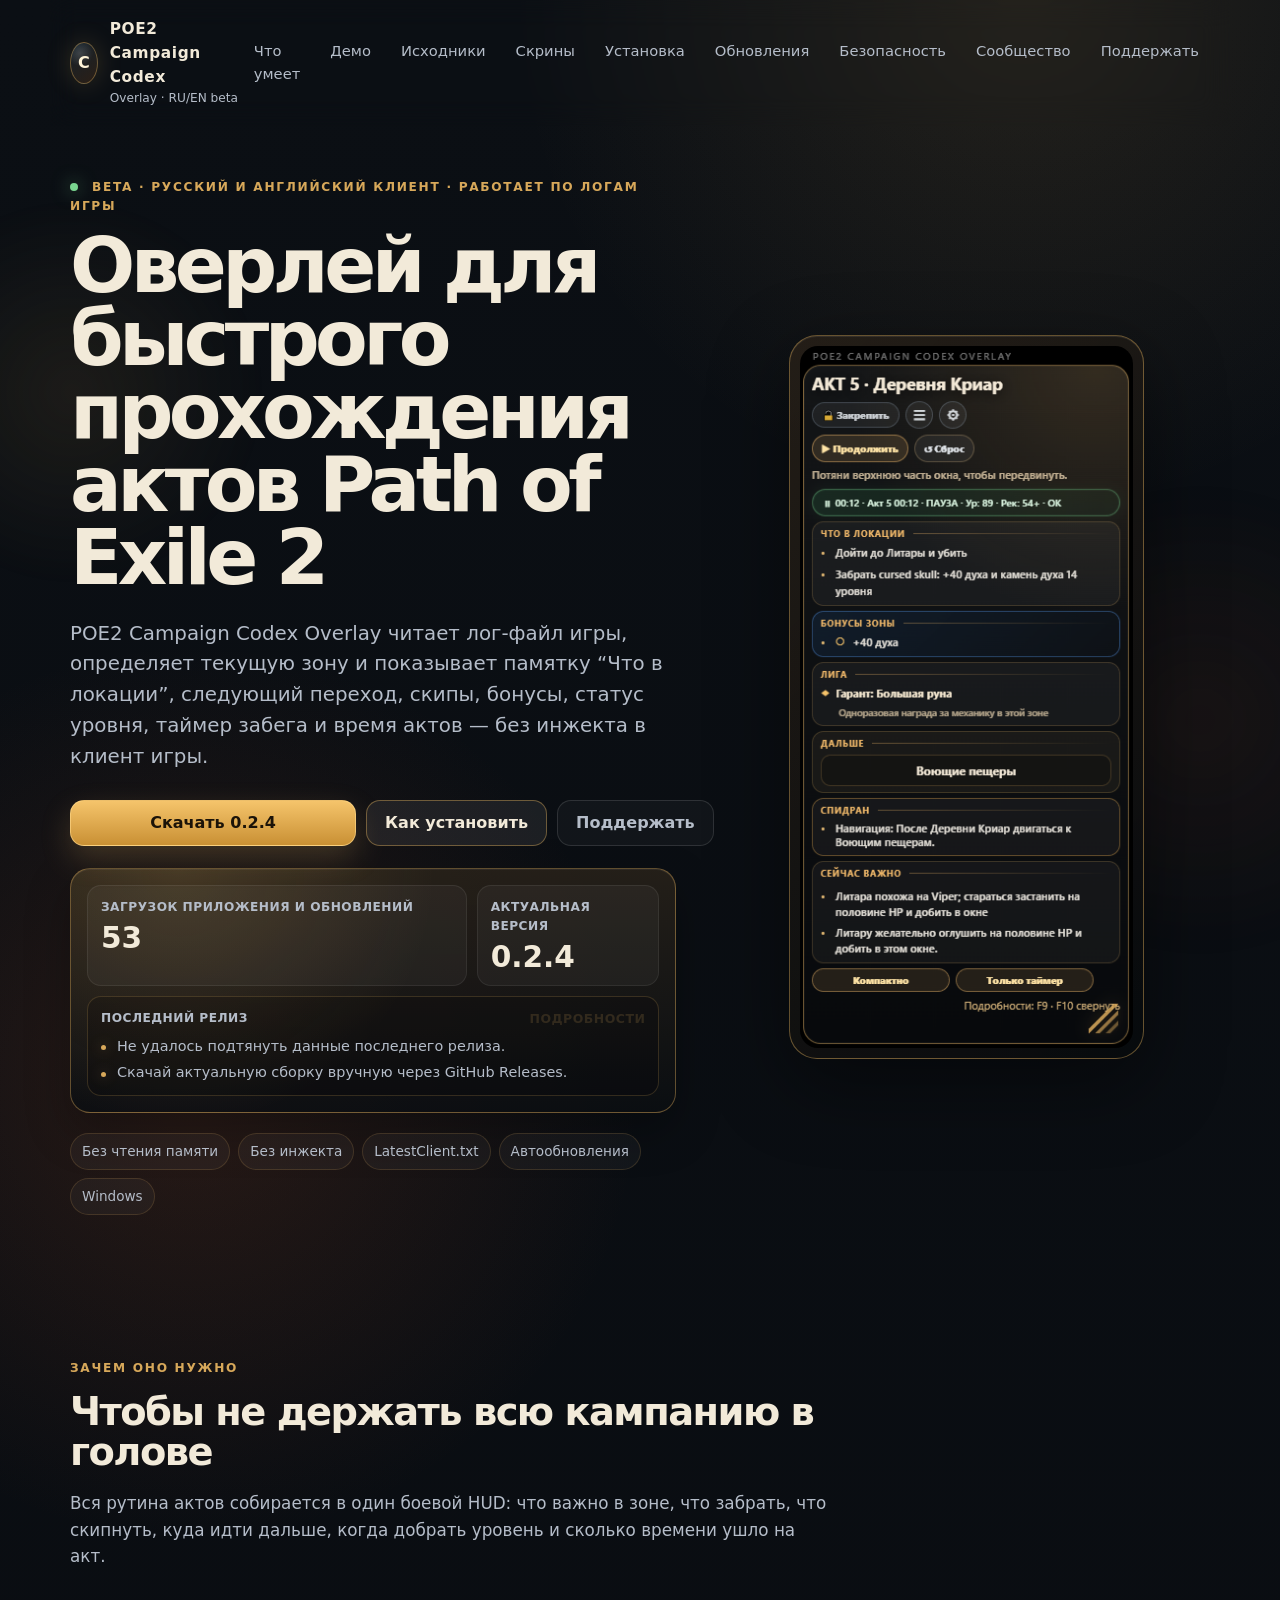
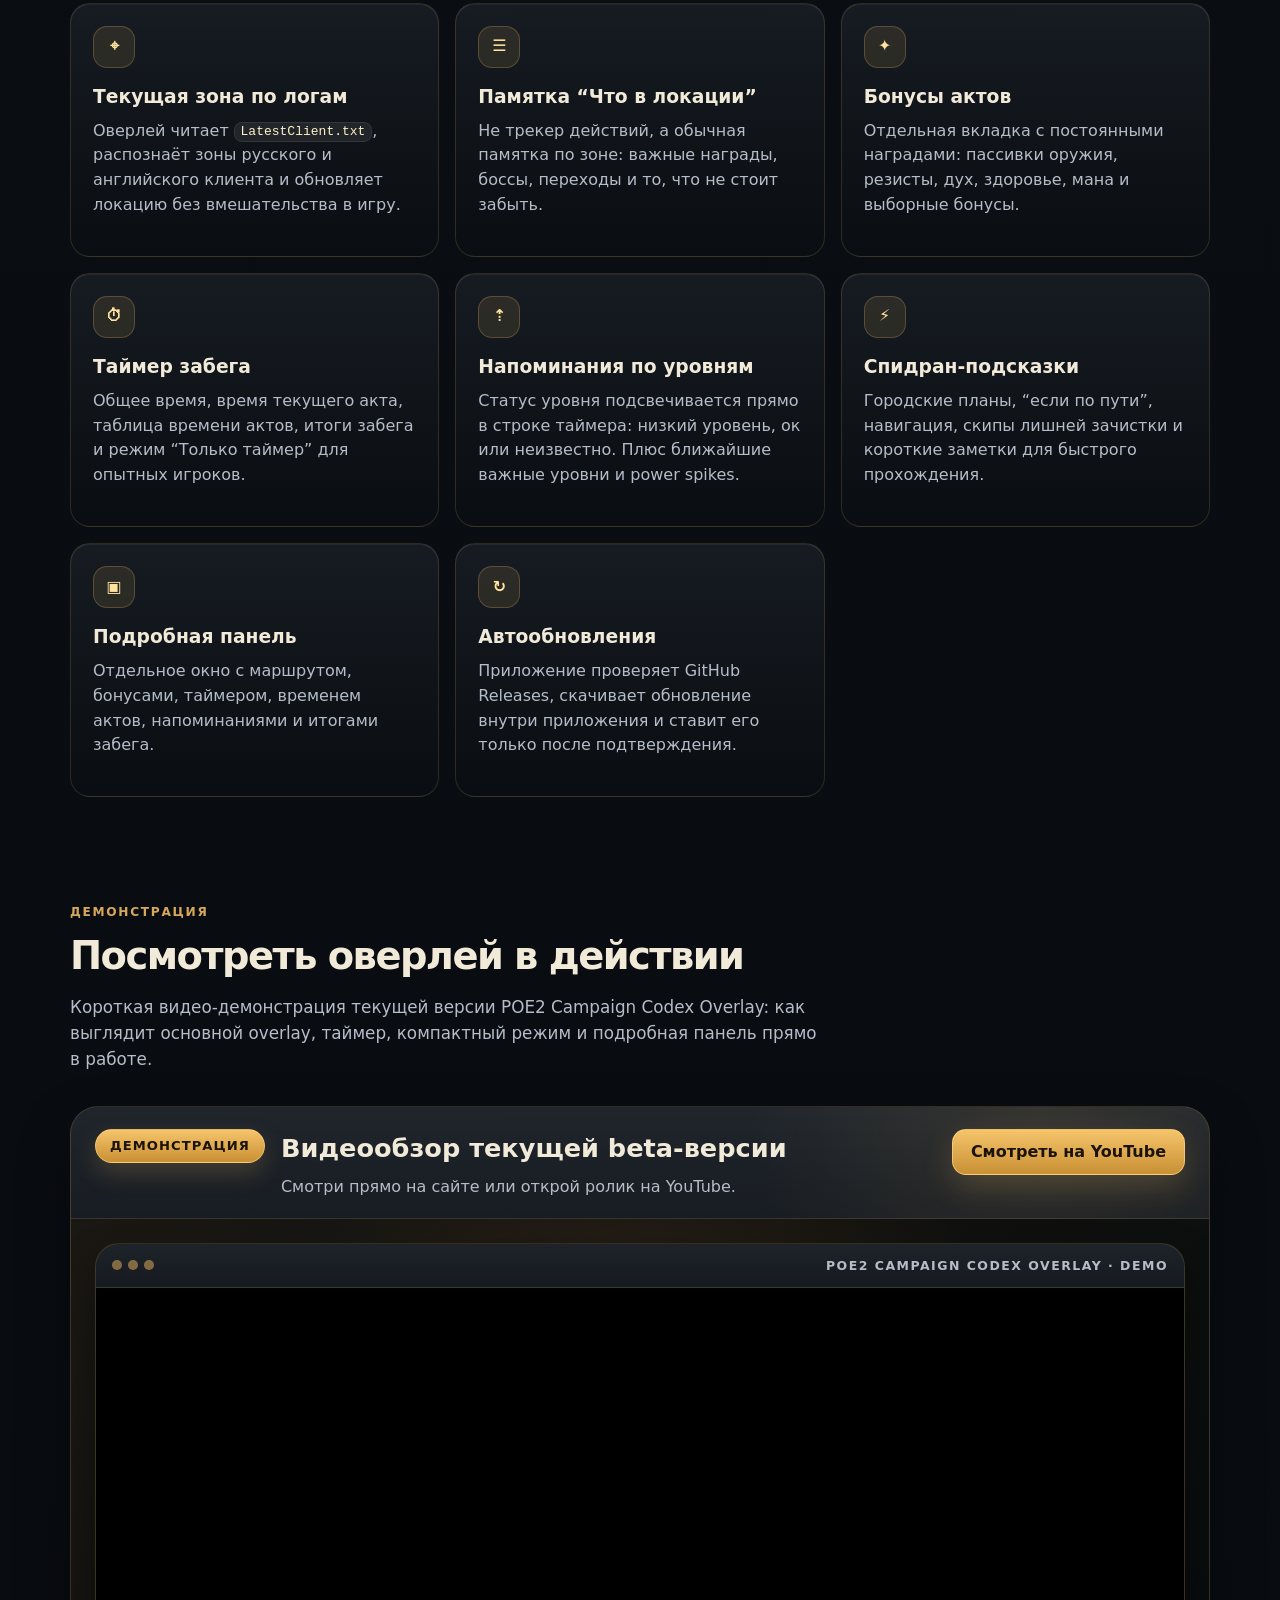
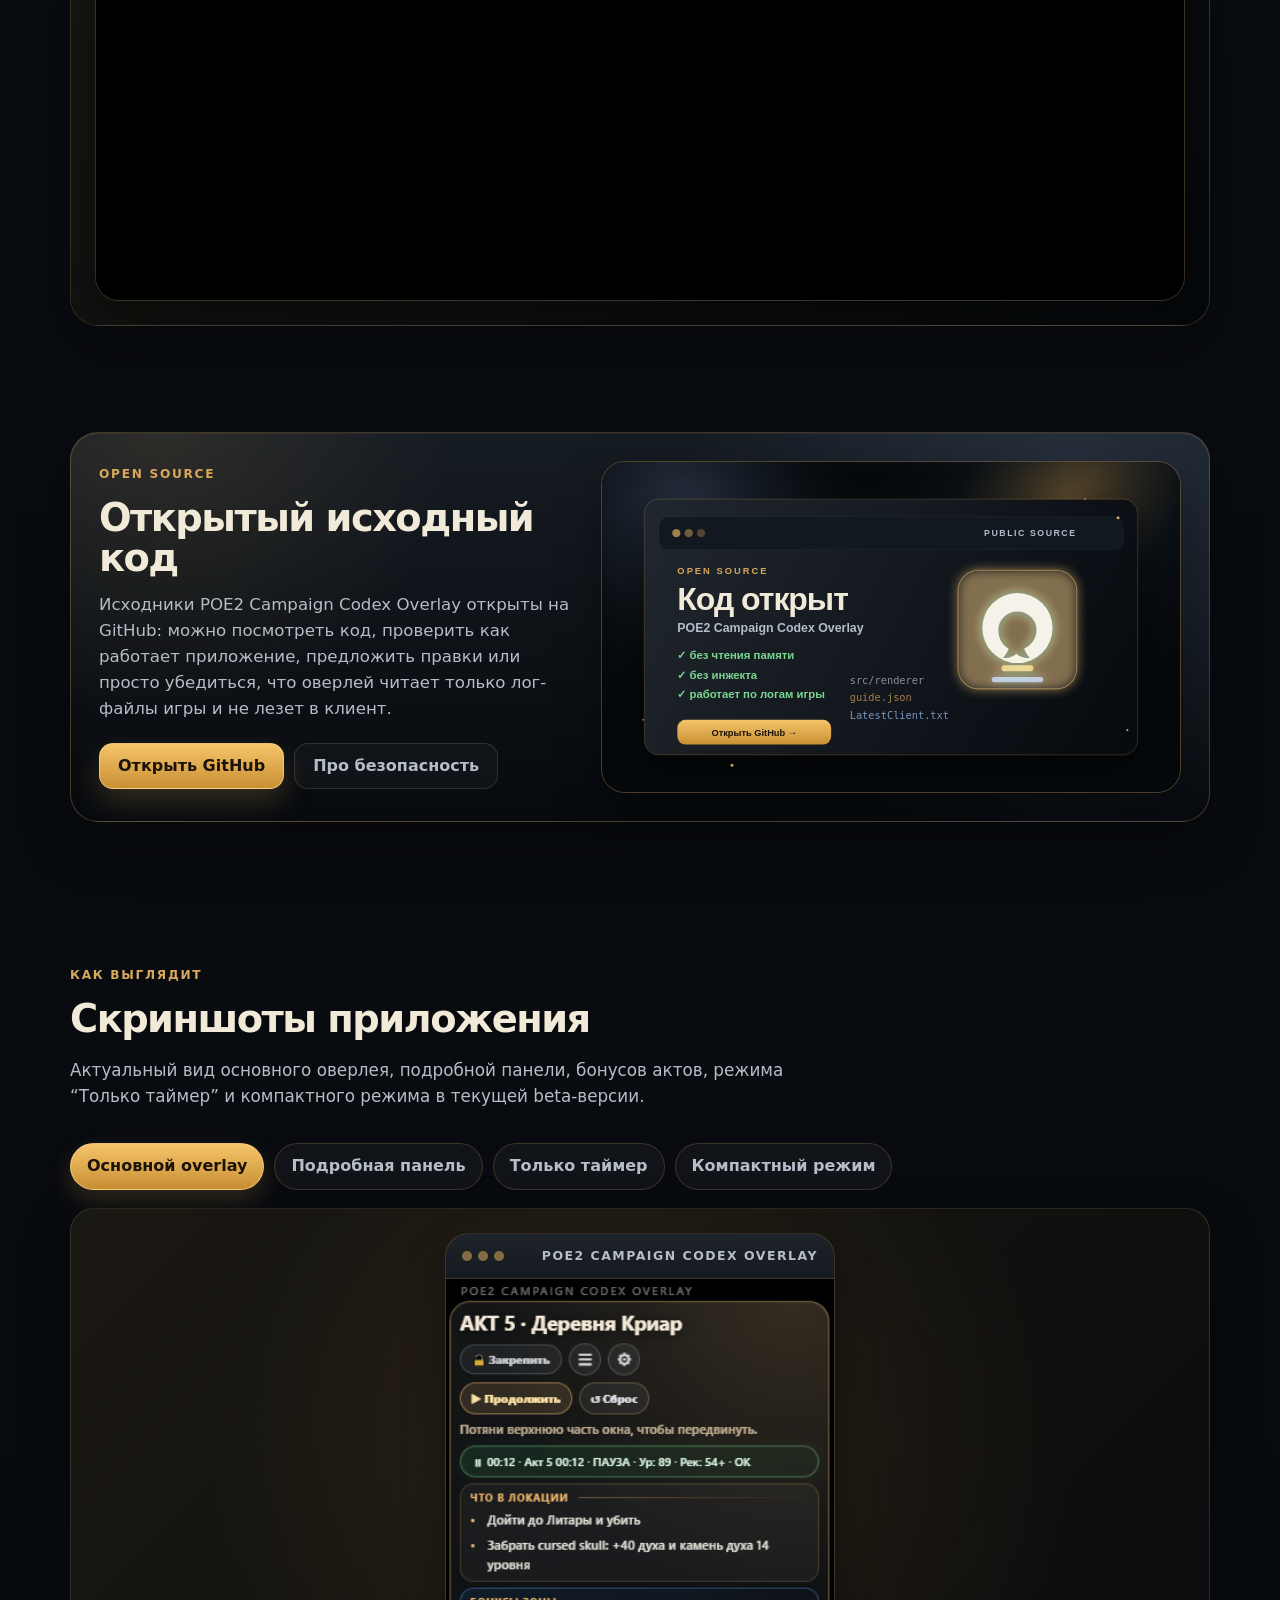
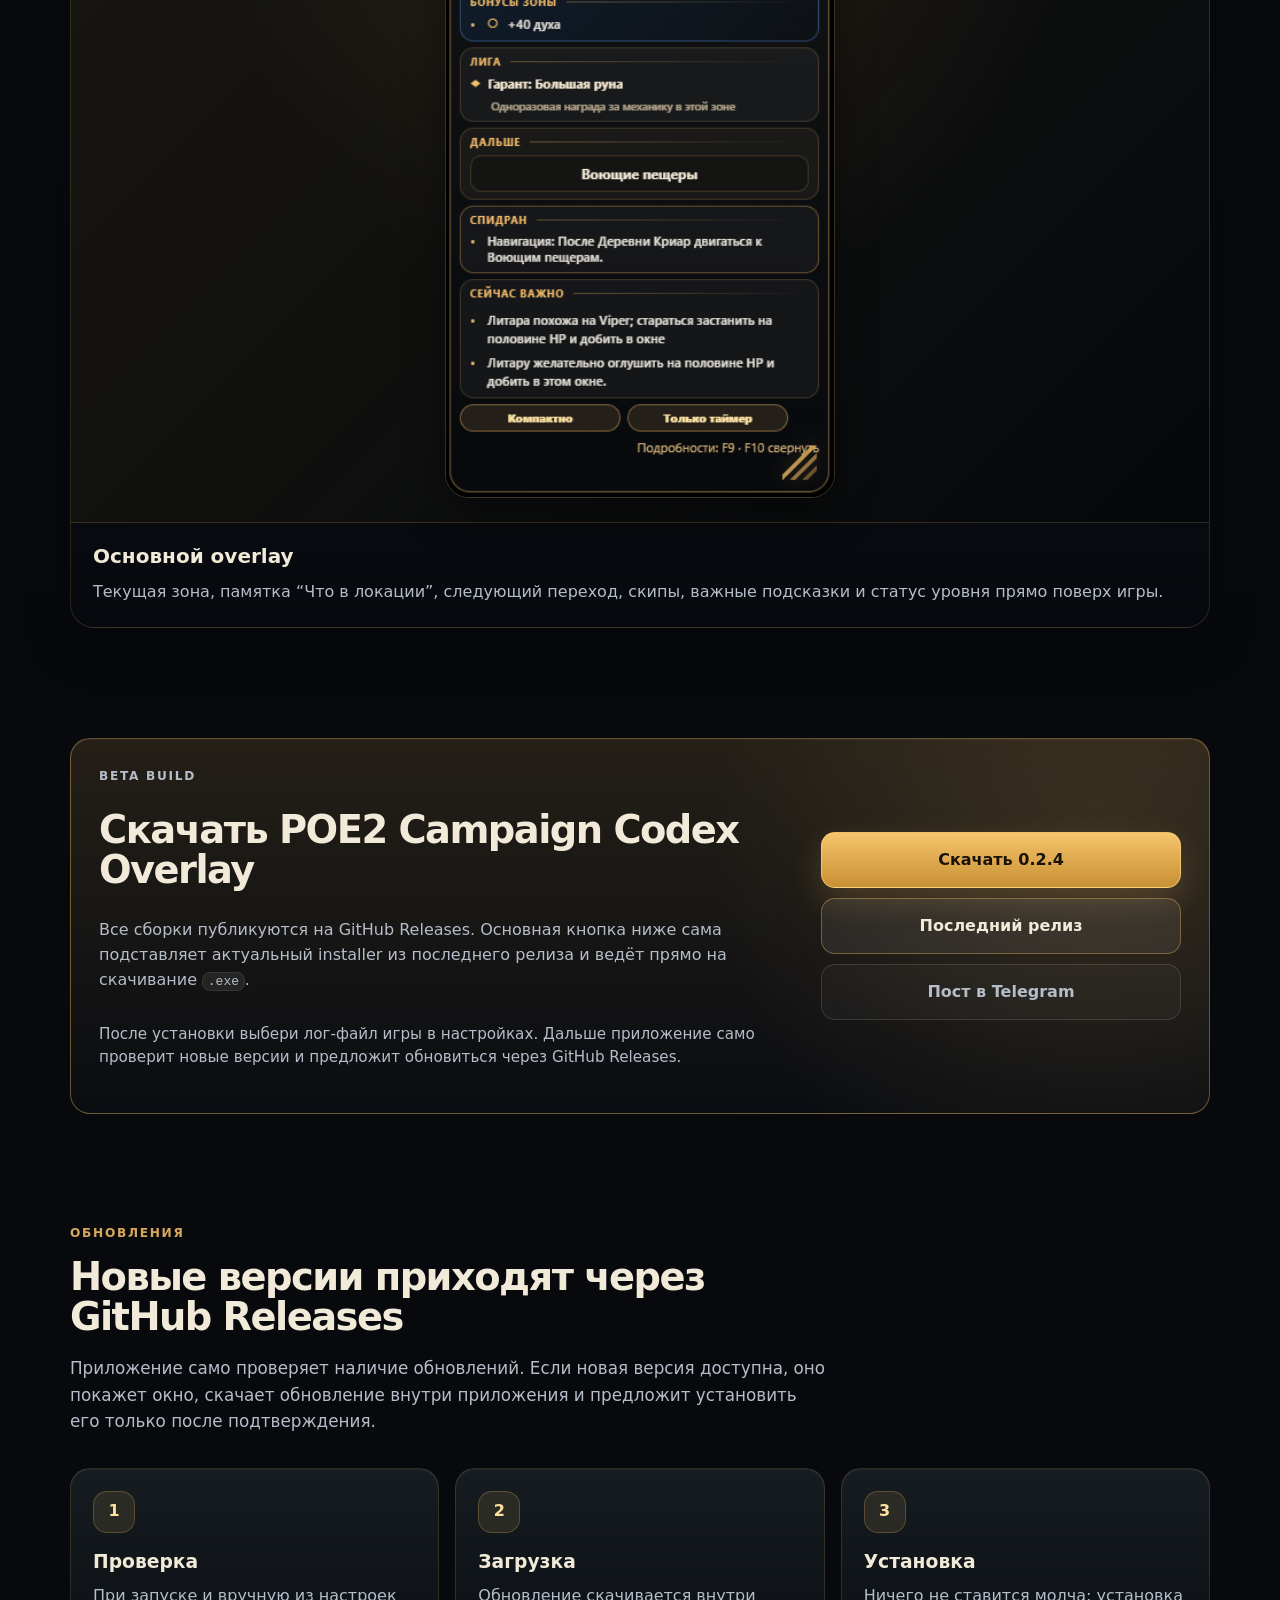
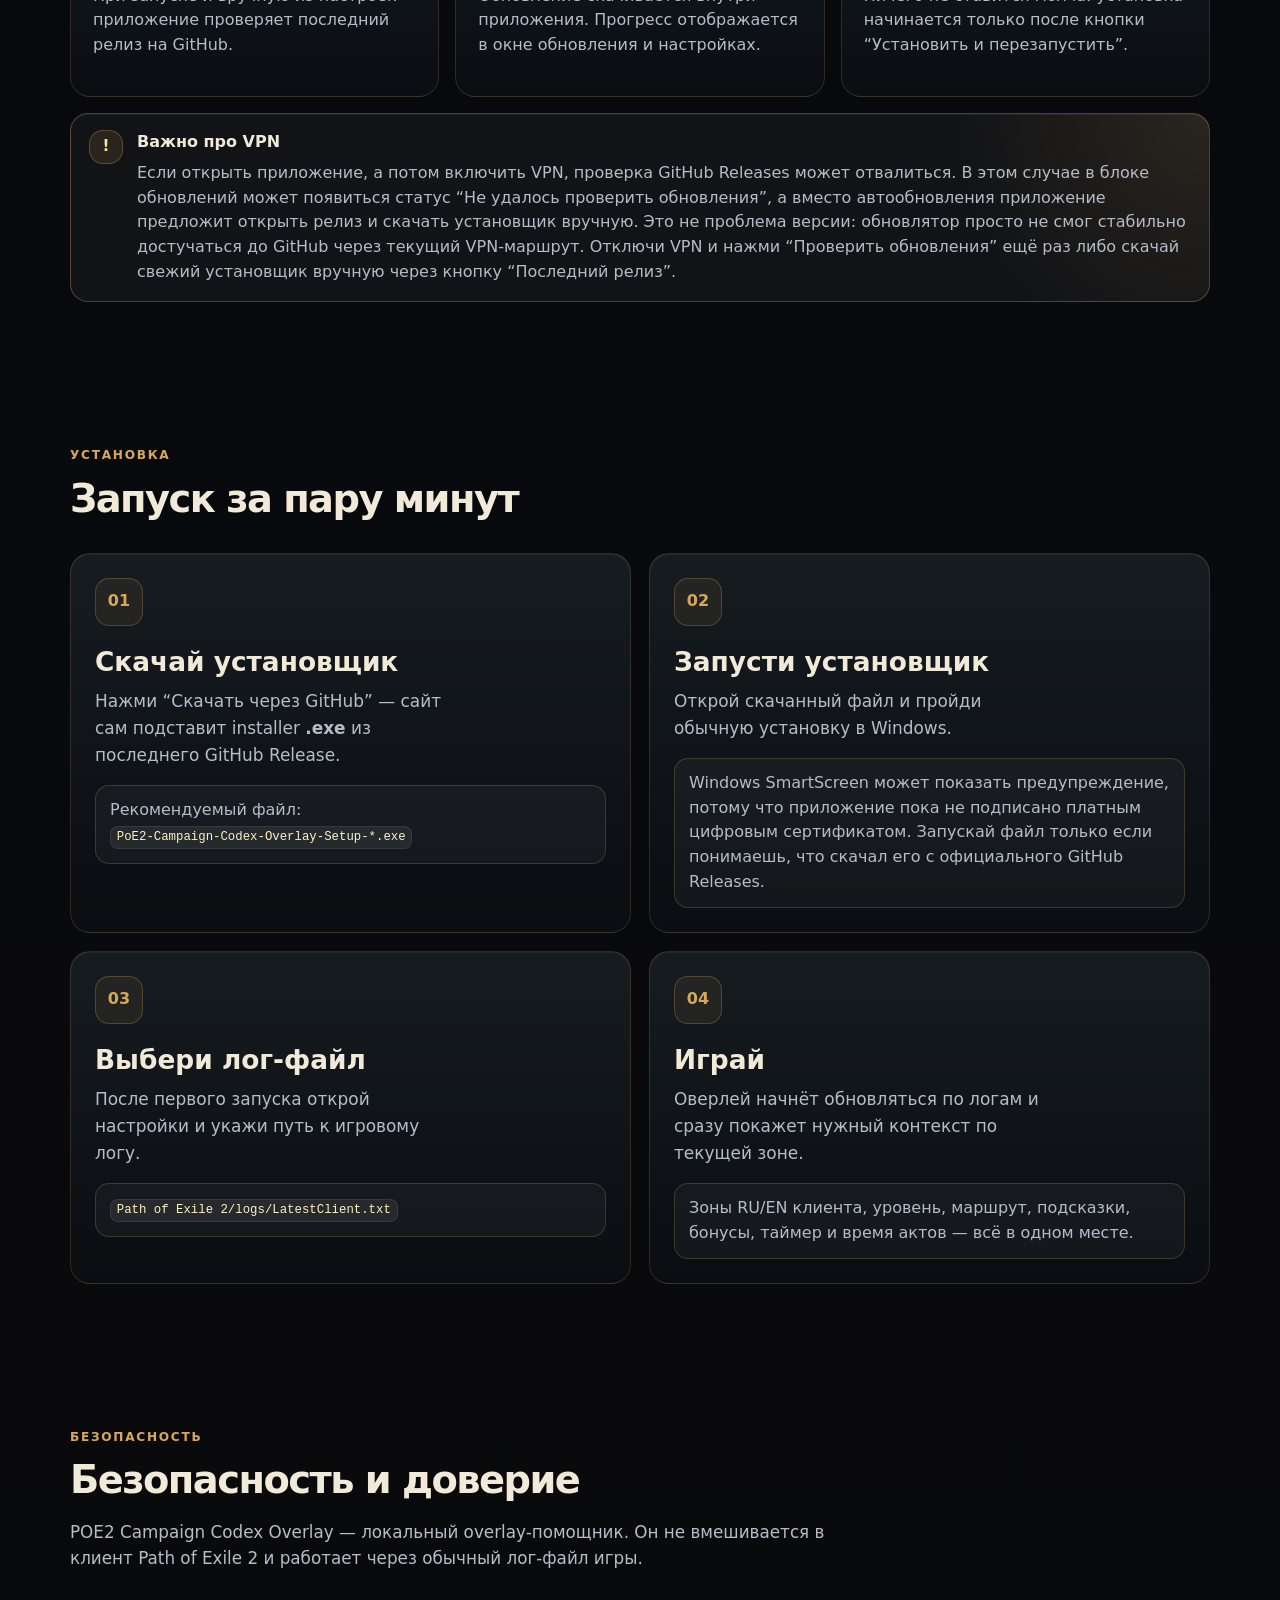
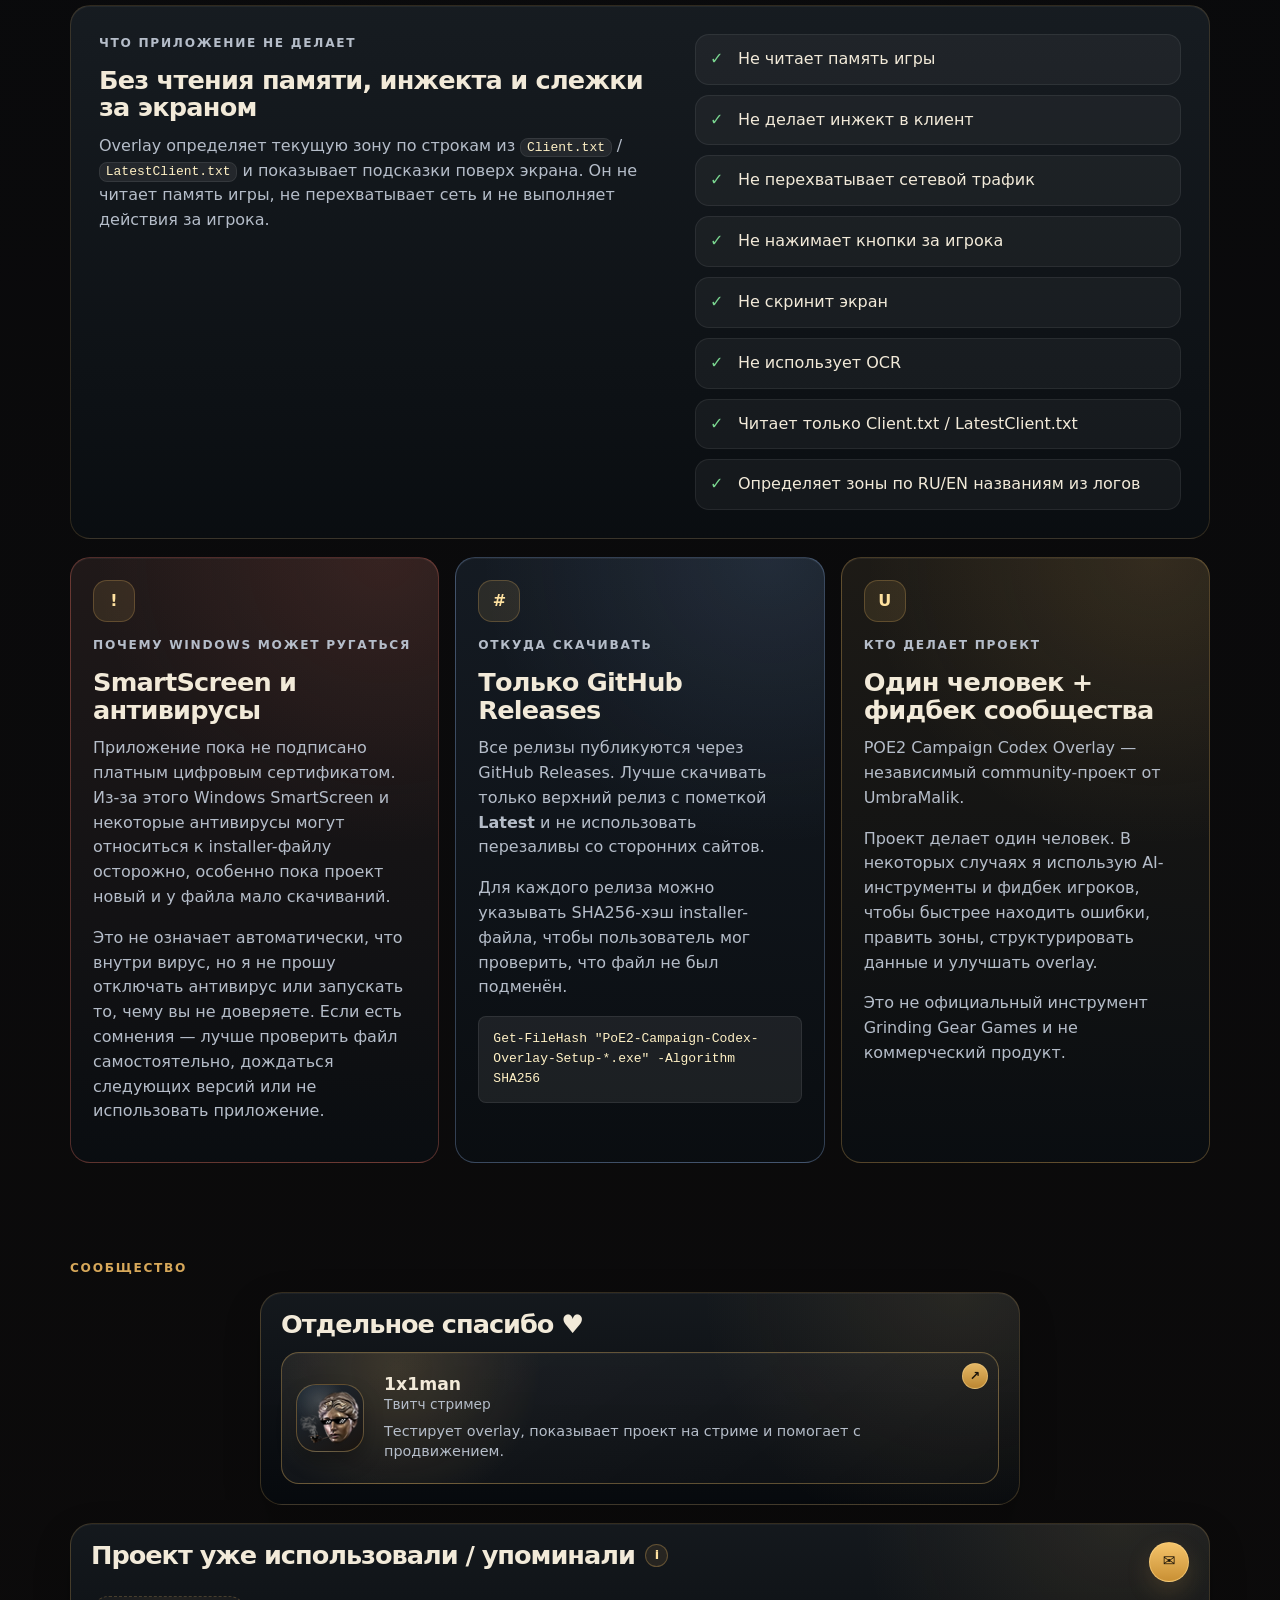
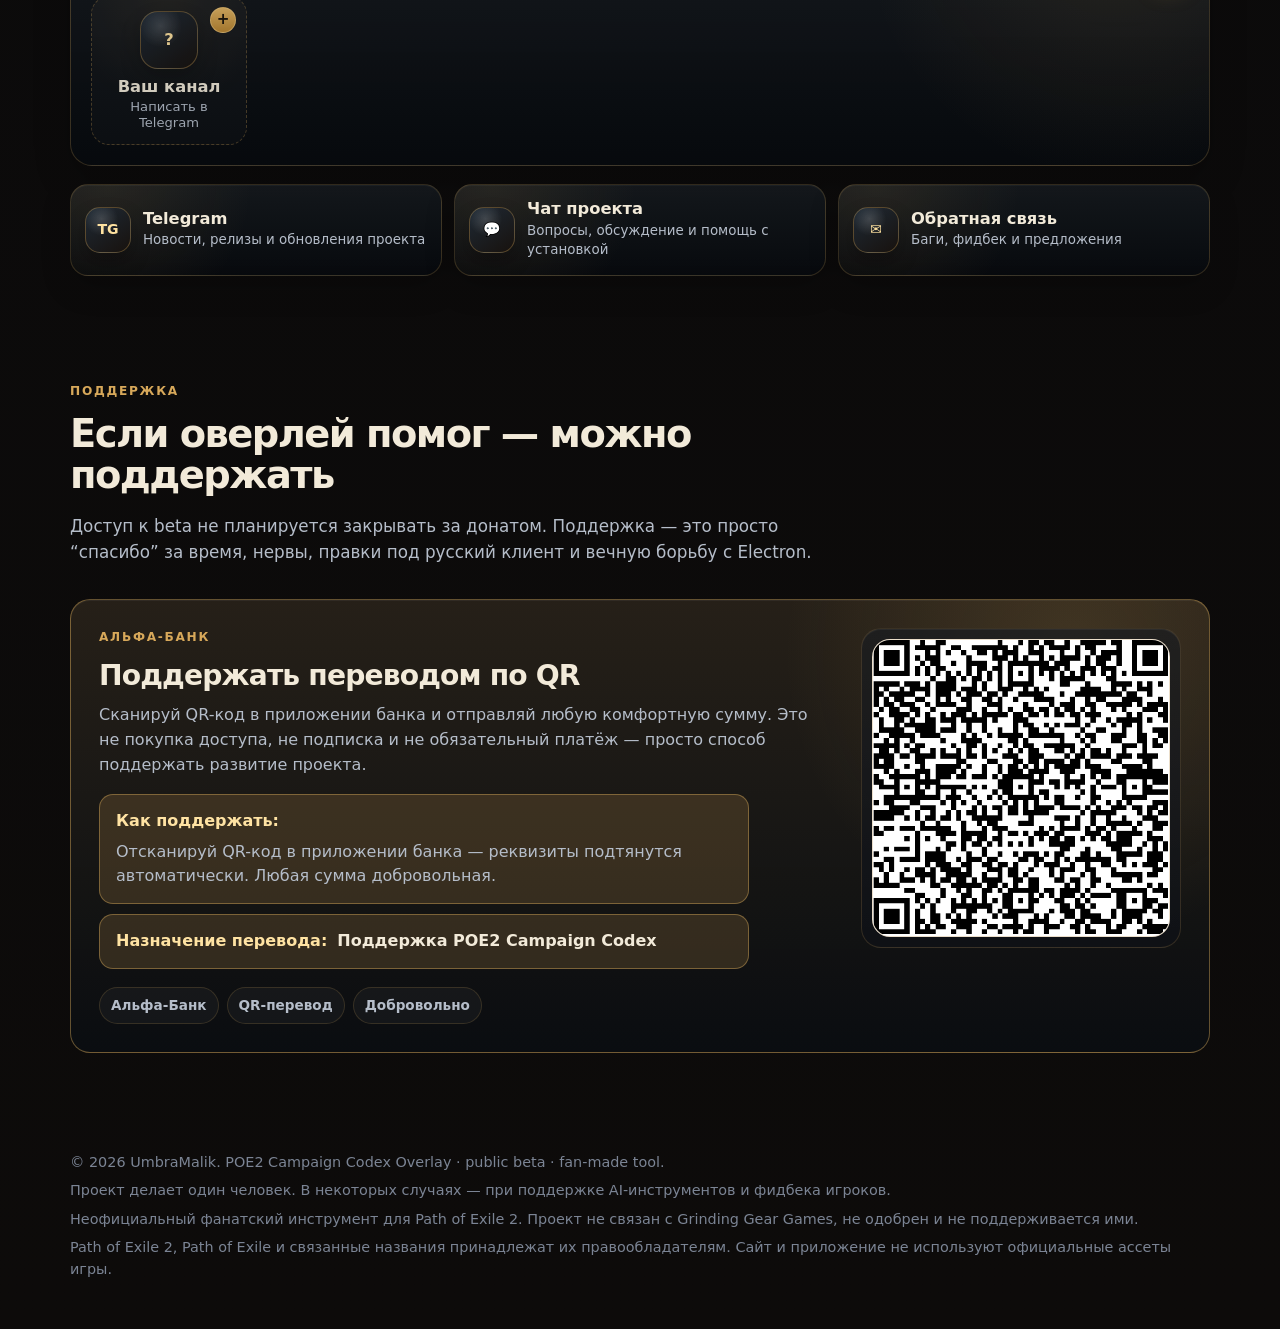
==== commit dcc32427: "Update index.html" ====
--- a/index.html
+++ b/index.html
@@ -344,7 +344,6 @@
           </p>
           <p class="download-note">
             После установки выбери лог-файл игры в настройках. Дальше приложение само проверит новые версии и предложит обновиться через GitHub Releases.
-            Счётчик на главной считает только загрузки <code>.exe</code> приложения и обновлений, без технических <code>latest.yml</code> и <code>.blockmap</code>.
           </p>
         </div>
 
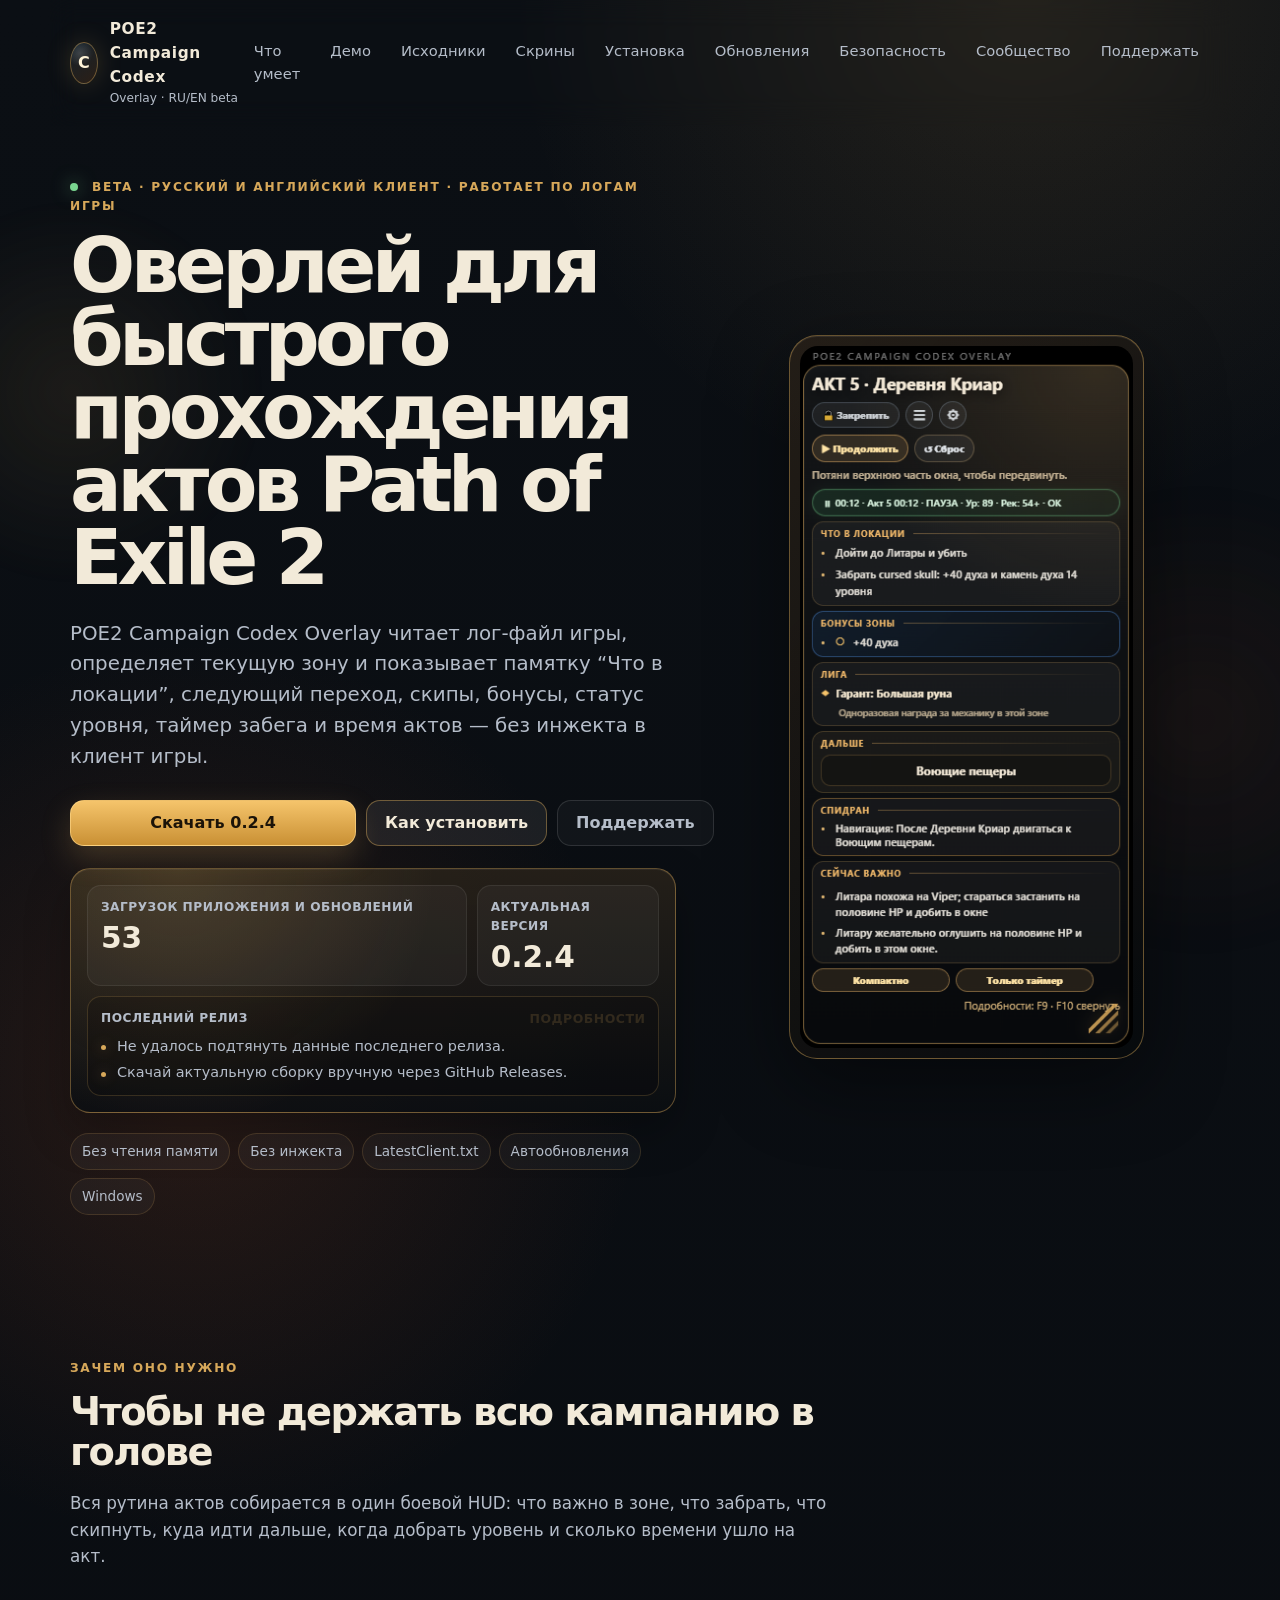
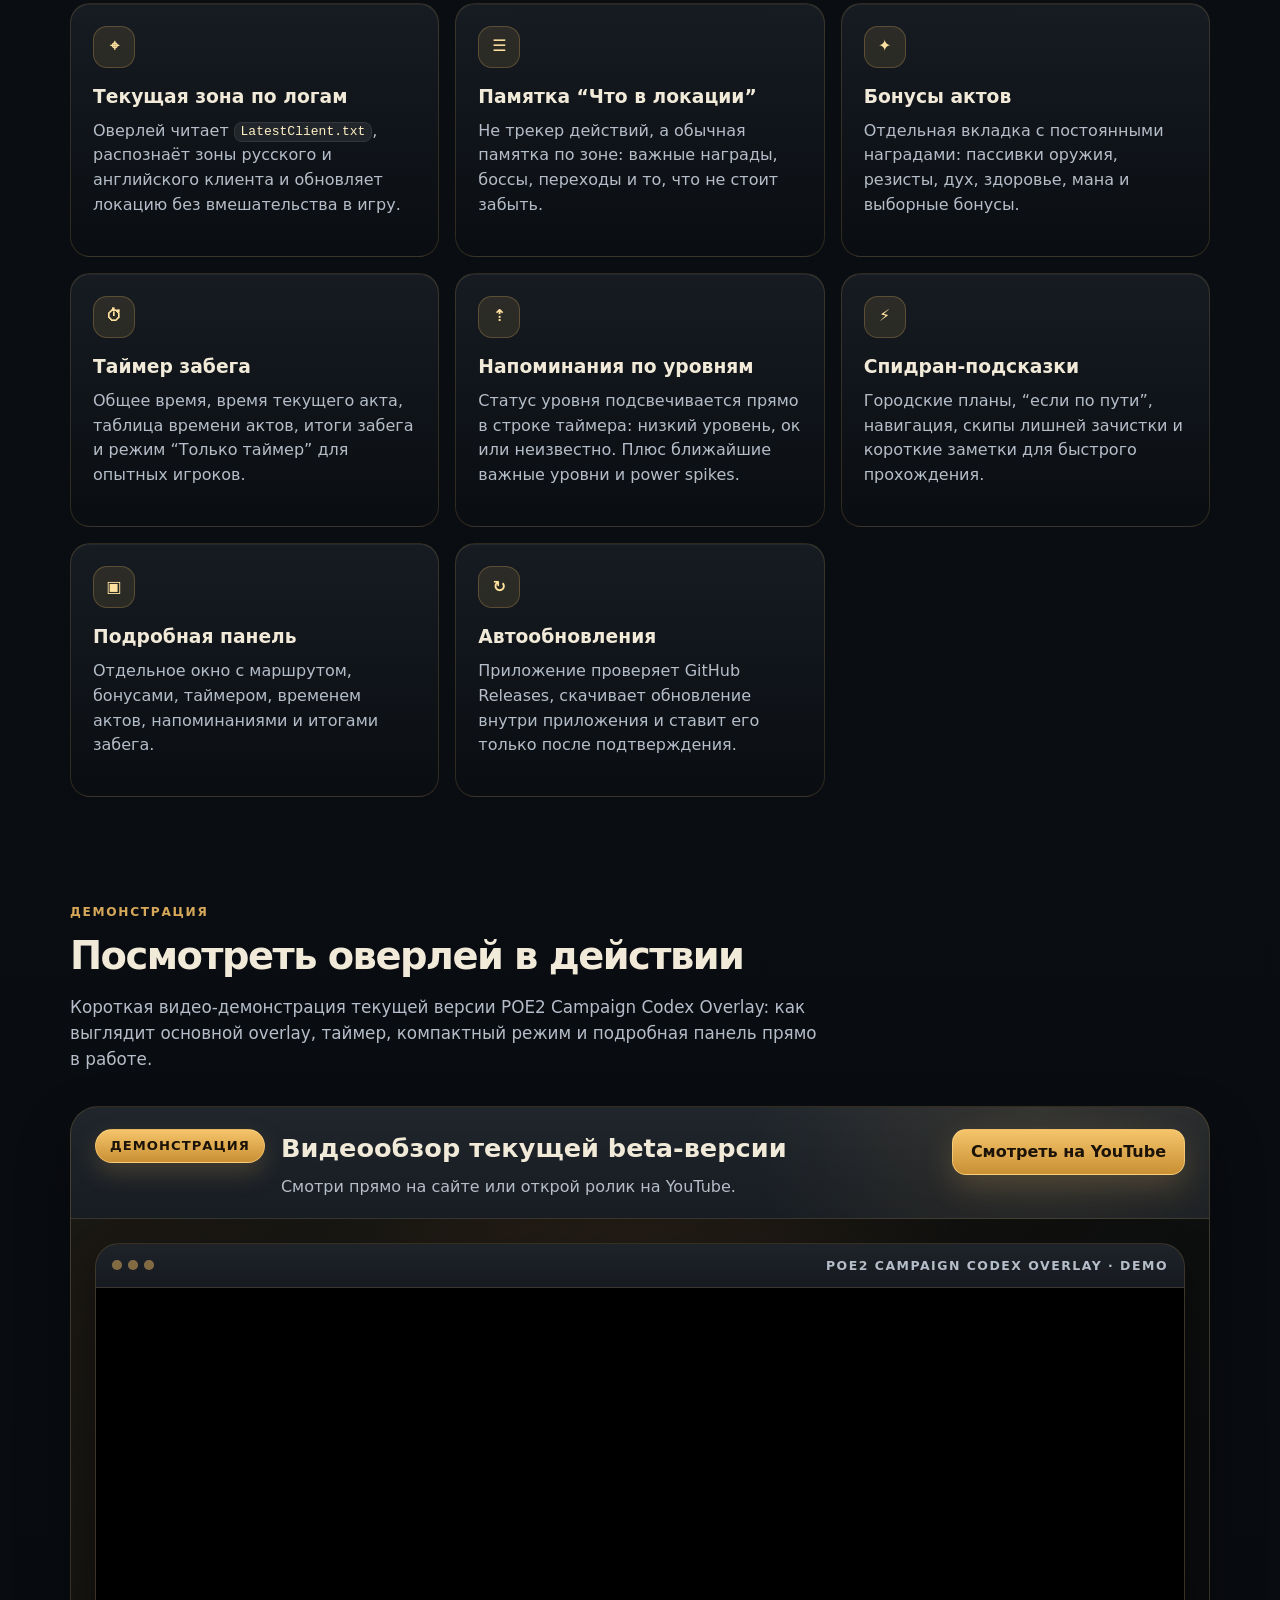
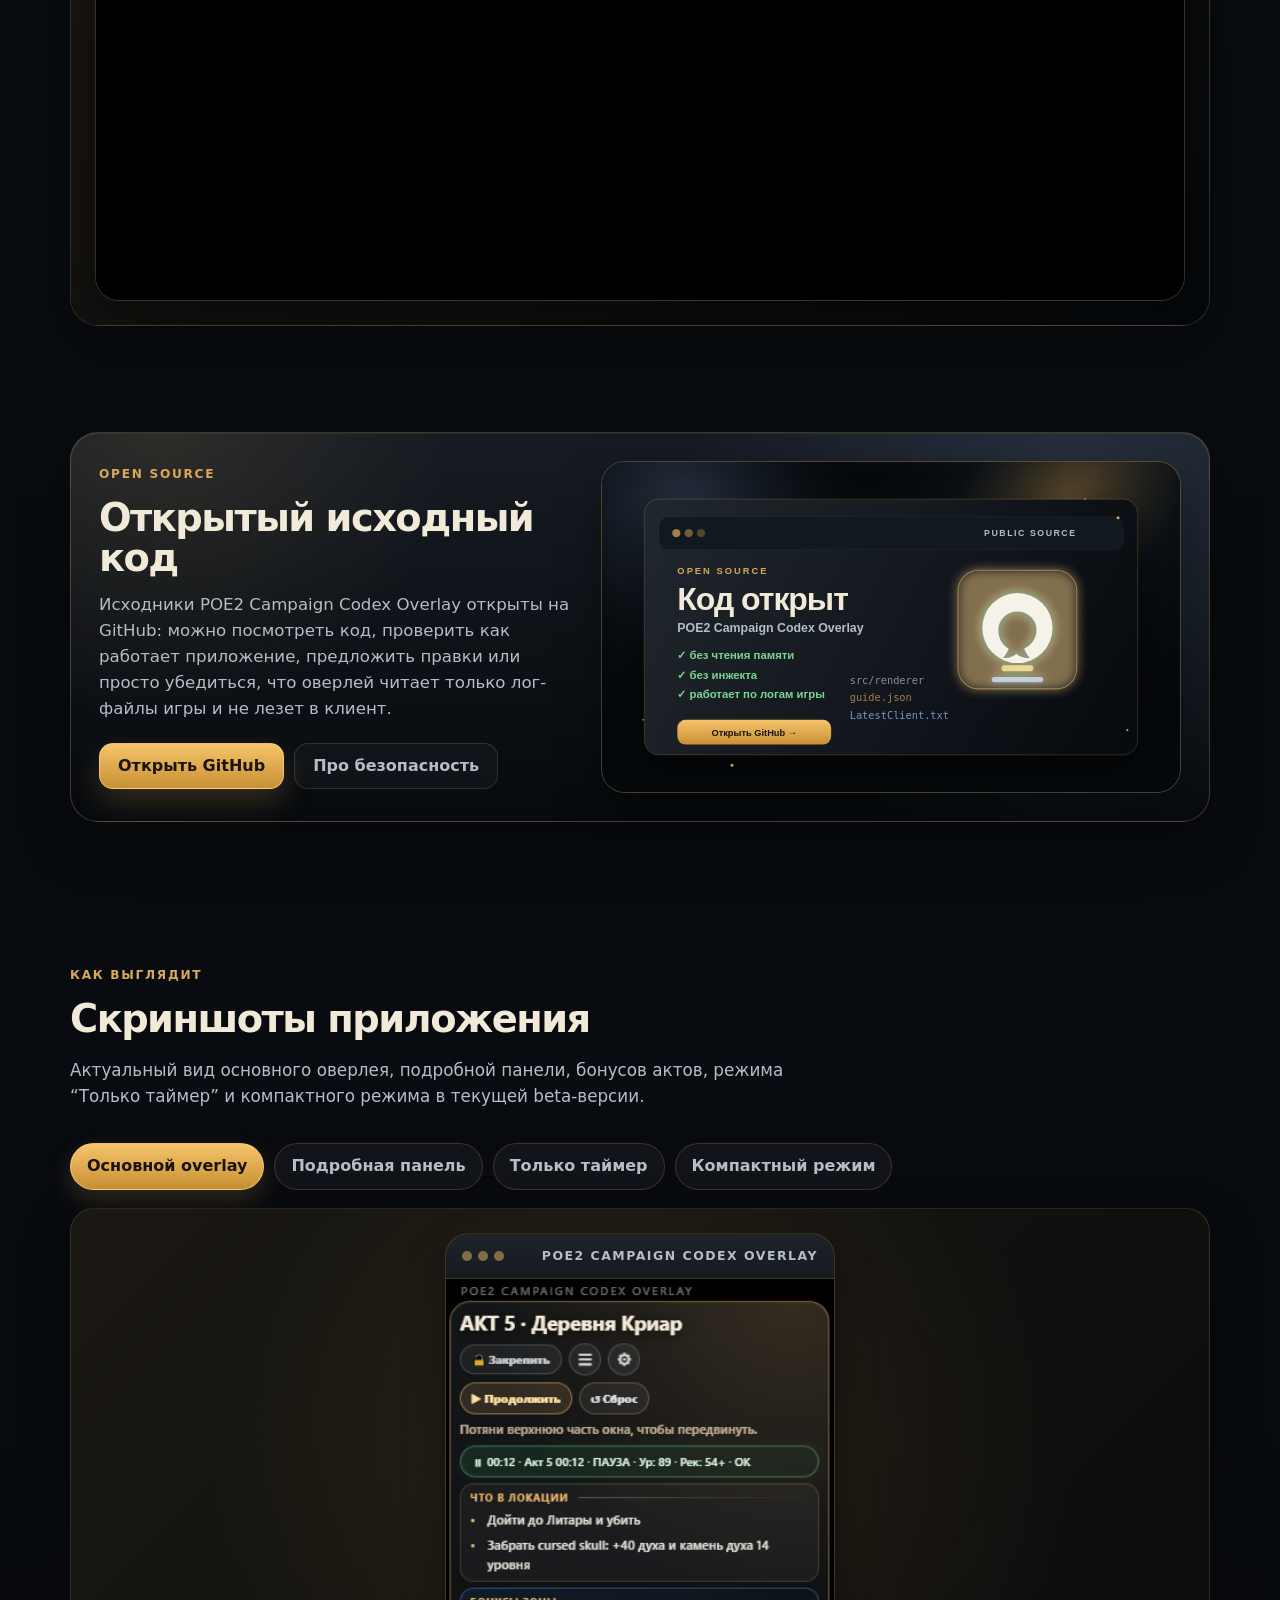
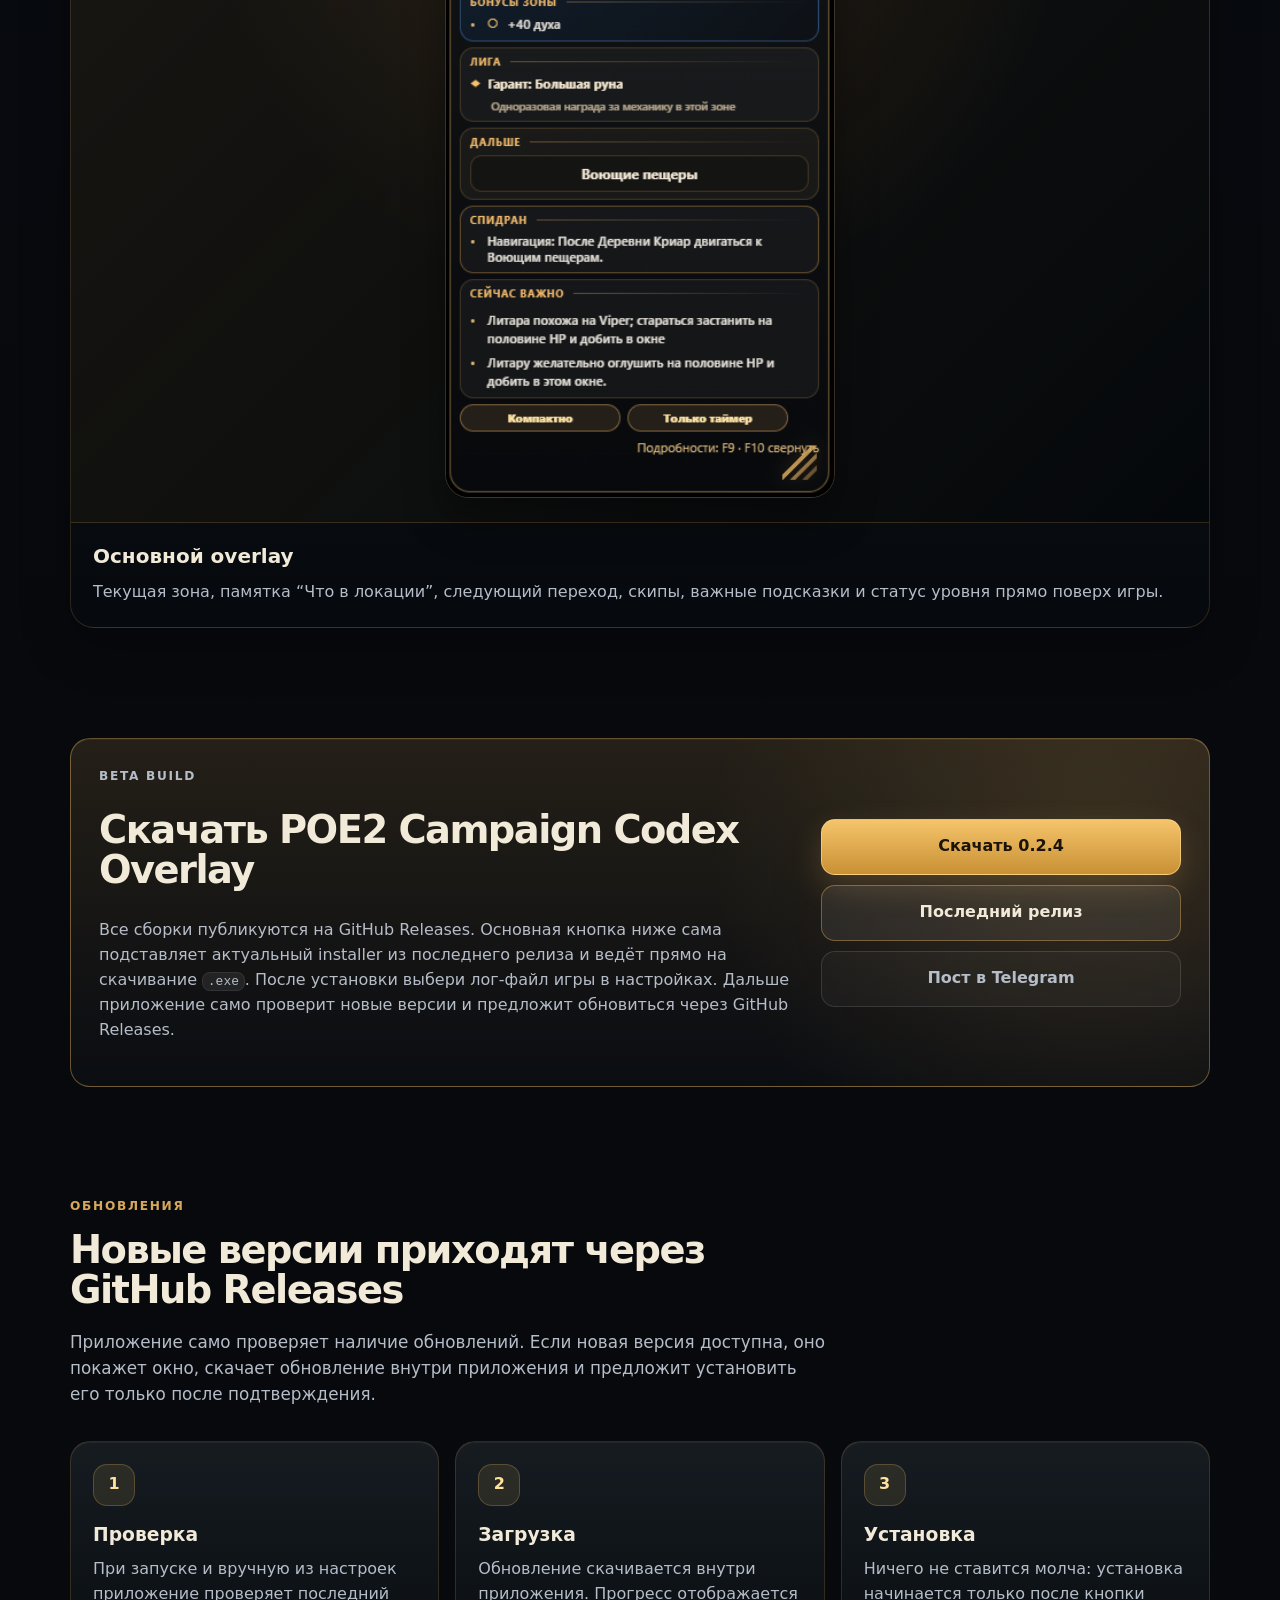
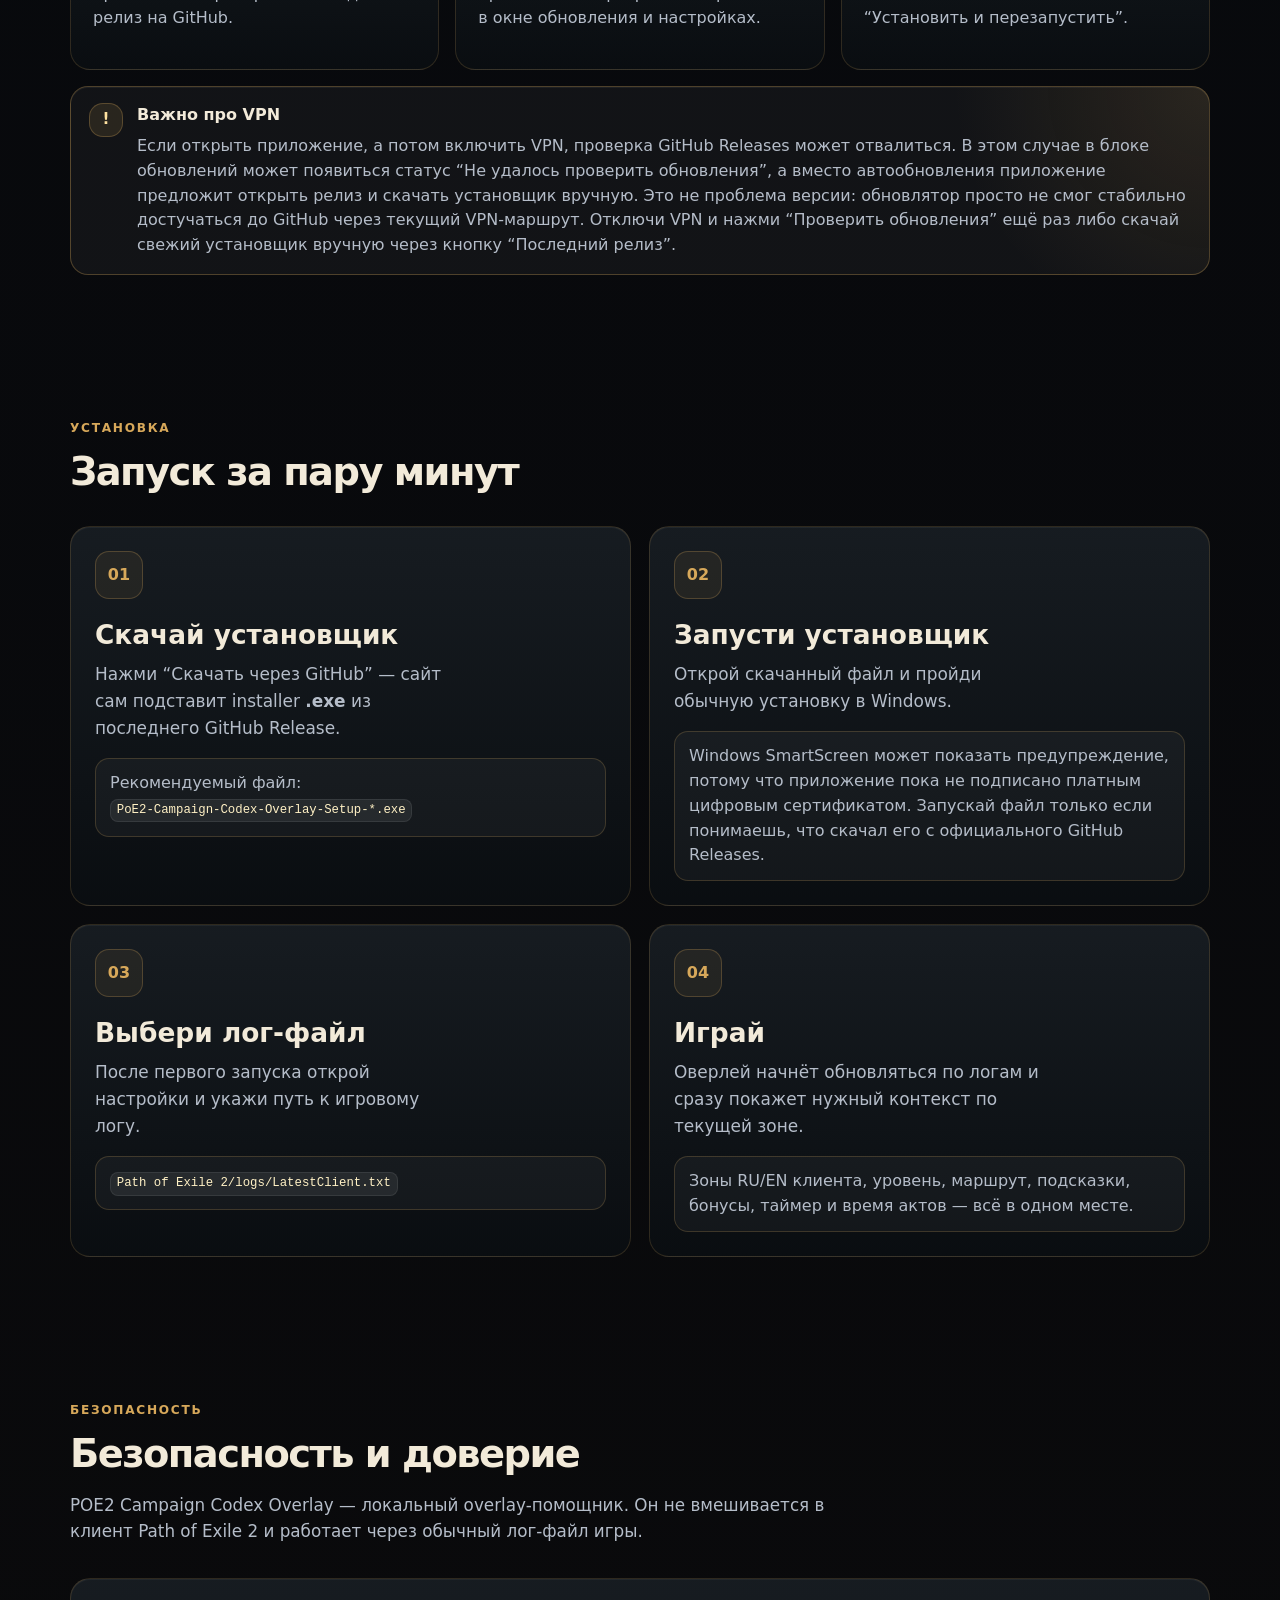
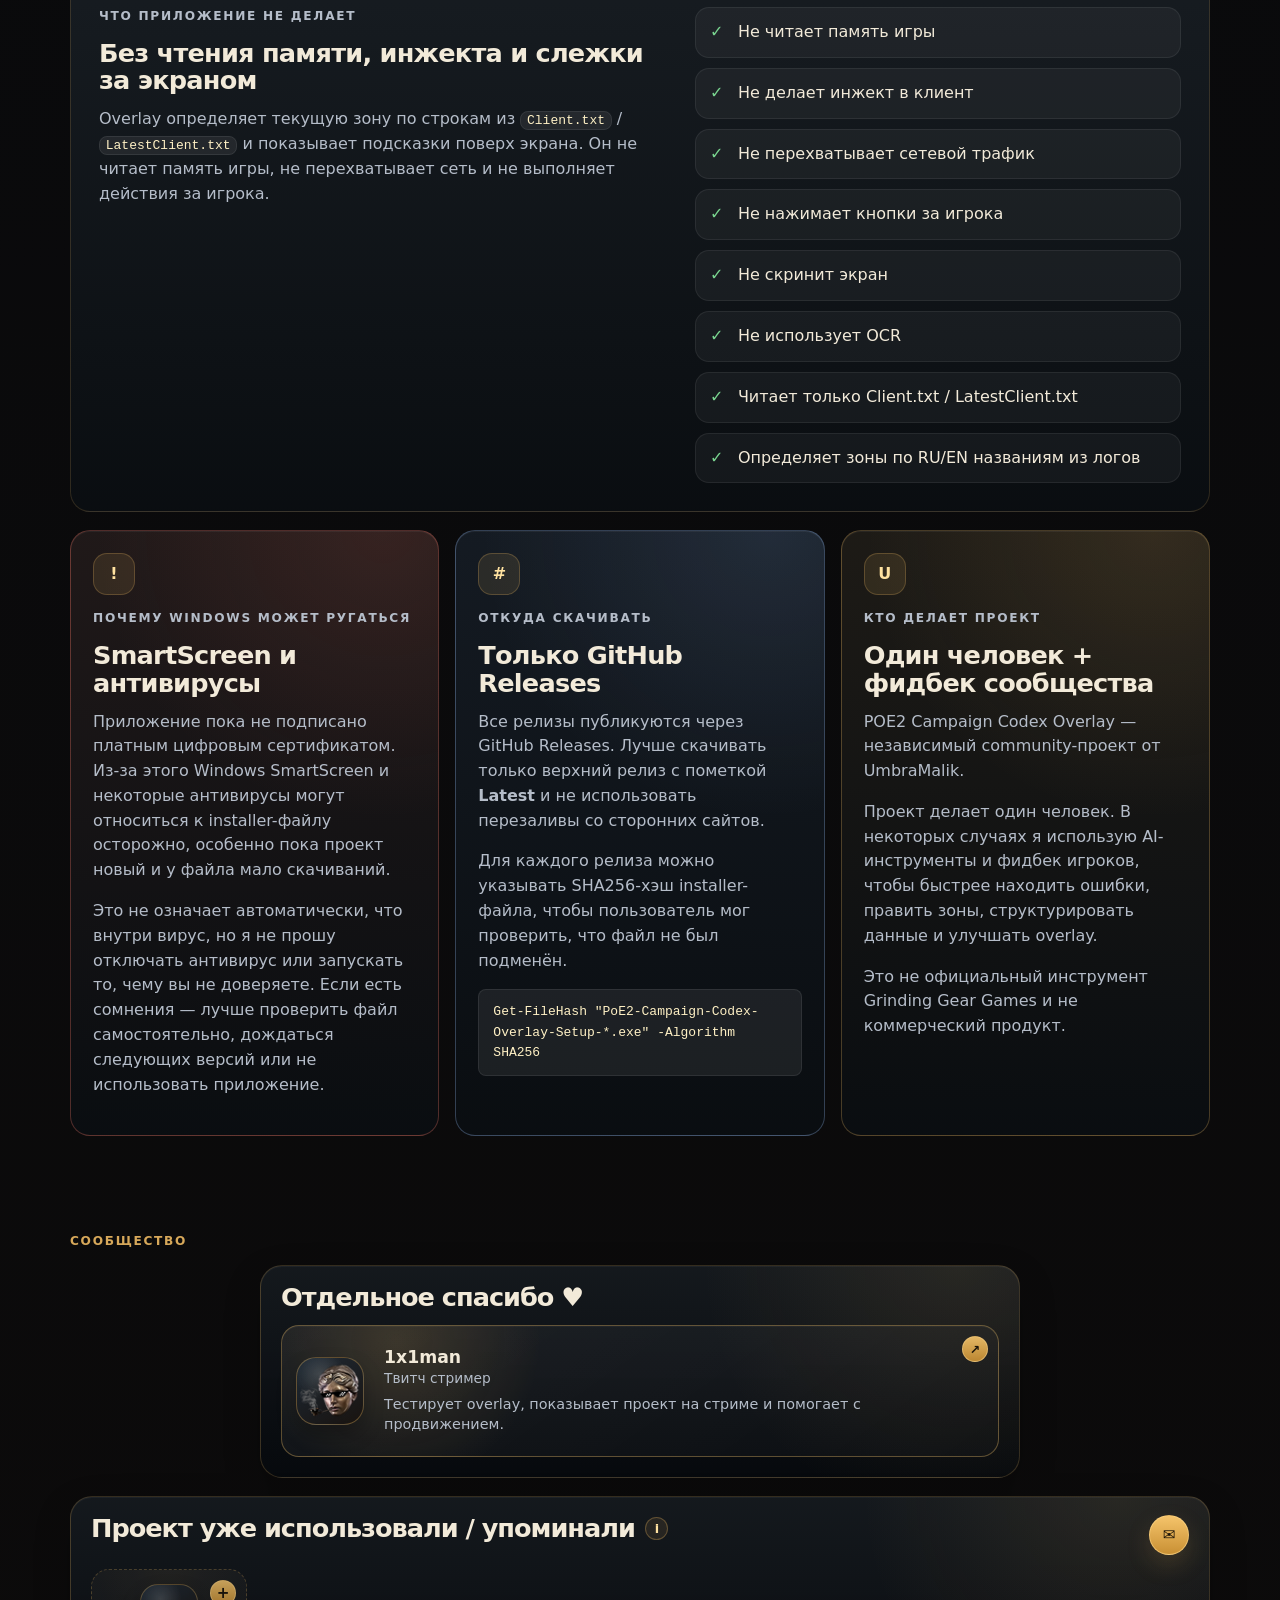
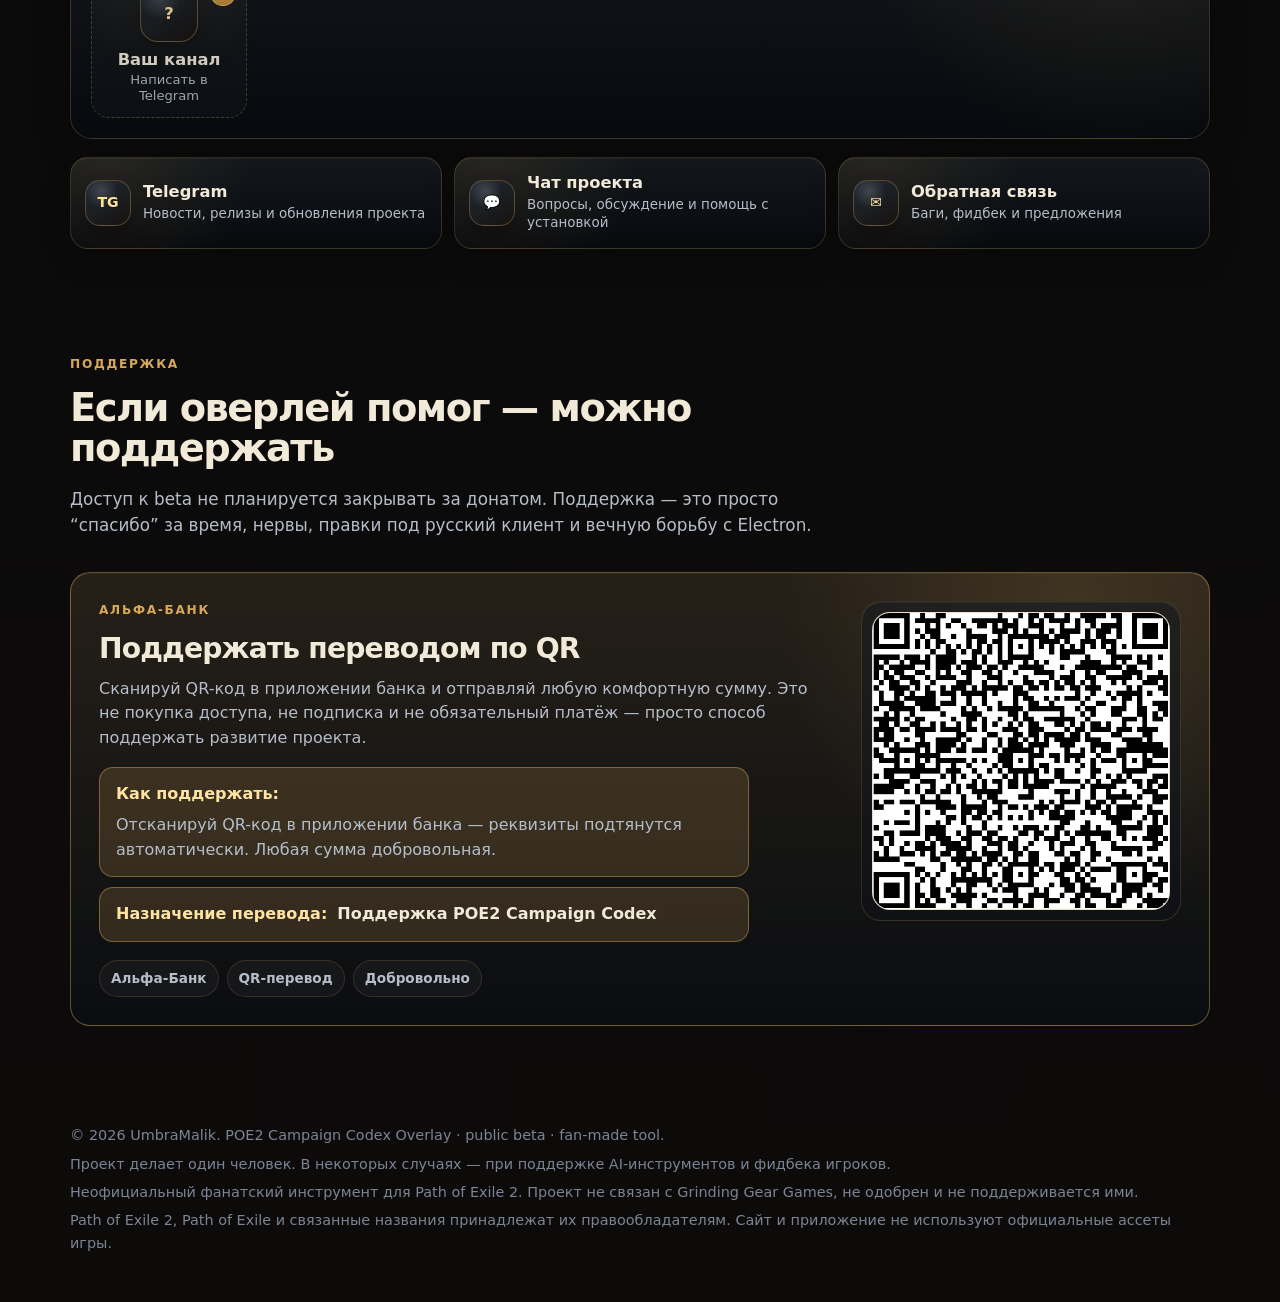
==== commit 0e6447c9: "index.html" ====
--- a/index.html
+++ b/index.html
@@ -341,8 +341,6 @@
           <h2>Скачать POE2 Campaign Codex Overlay</h2>
           <p>
             Все сборки публикуются на GitHub Releases. Основная кнопка ниже сама подставляет актуальный installer из последнего релиза и ведёт прямо на скачивание <code>.exe</code>.
-          </p>
-          <p class="download-note">
             После установки выбери лог-файл игры в настройках. Дальше приложение само проверит новые версии и предложит обновиться через GitHub Releases.
           </p>
         </div>
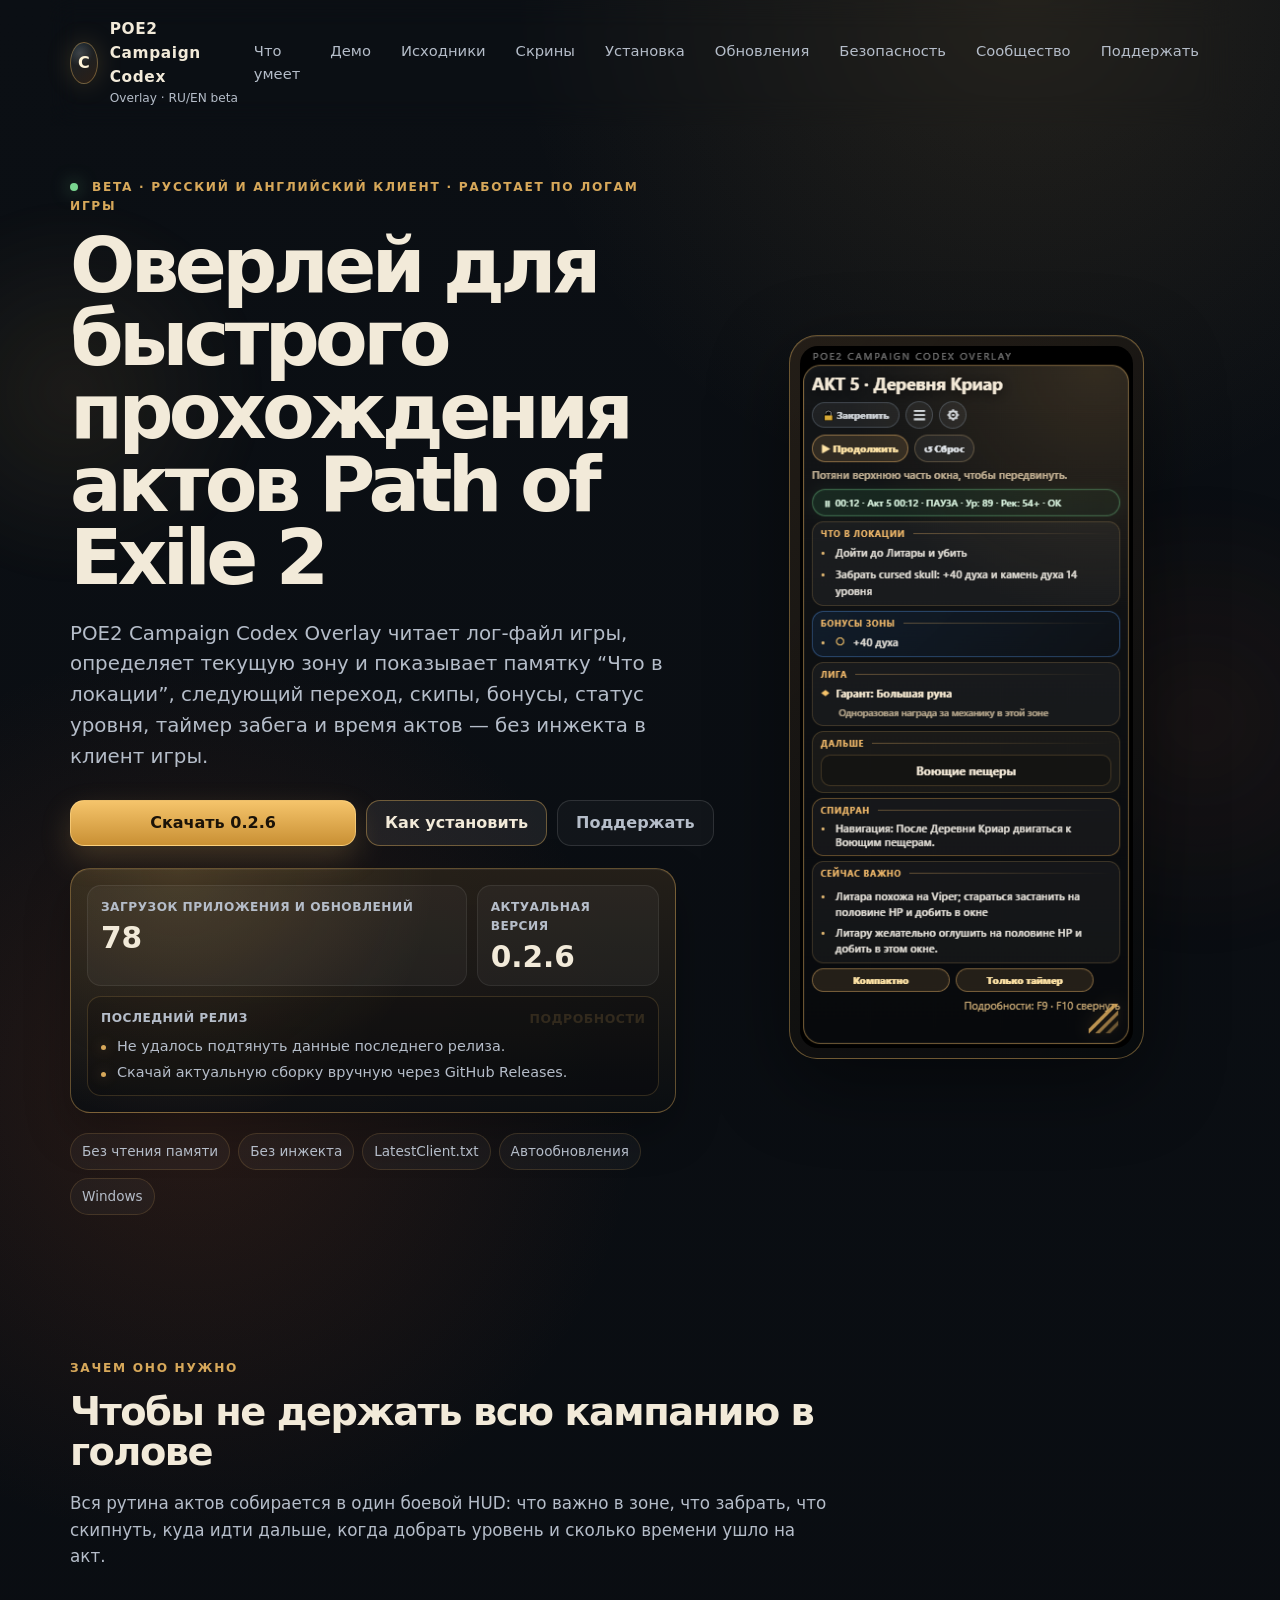
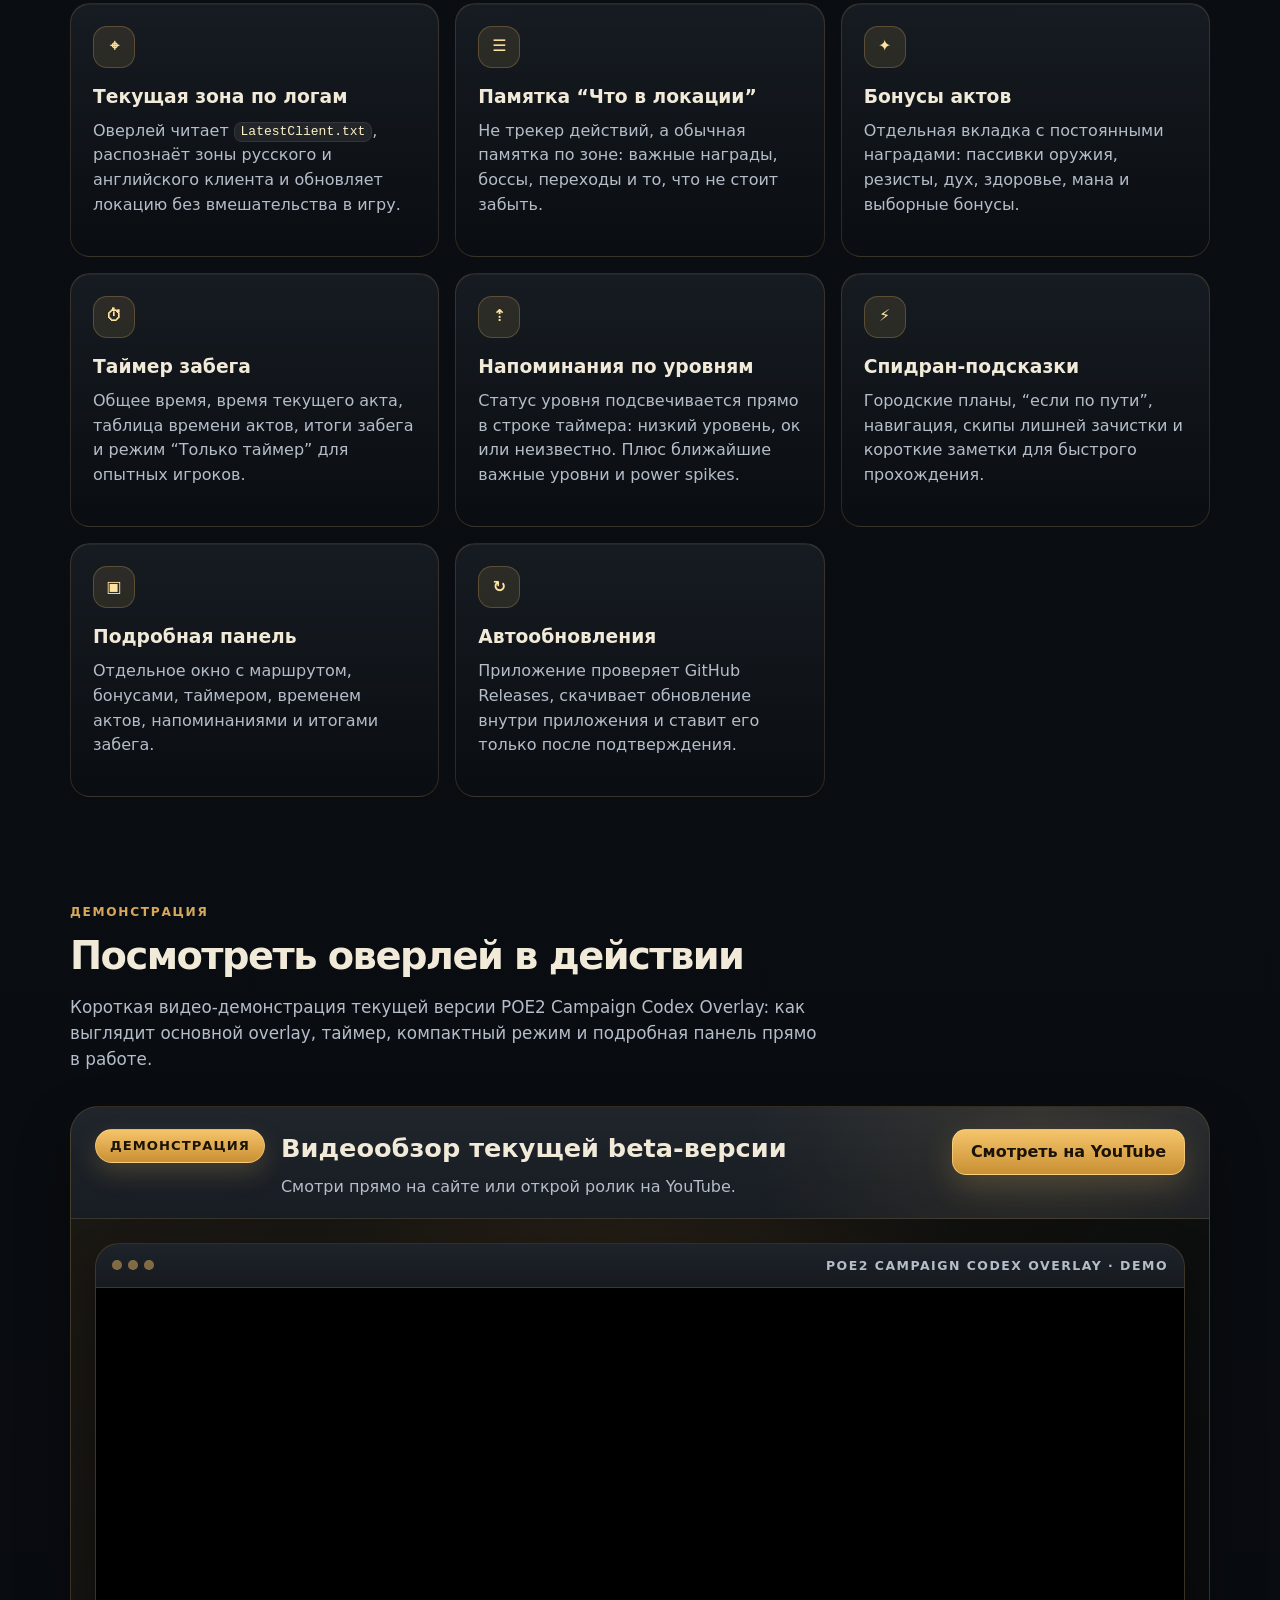
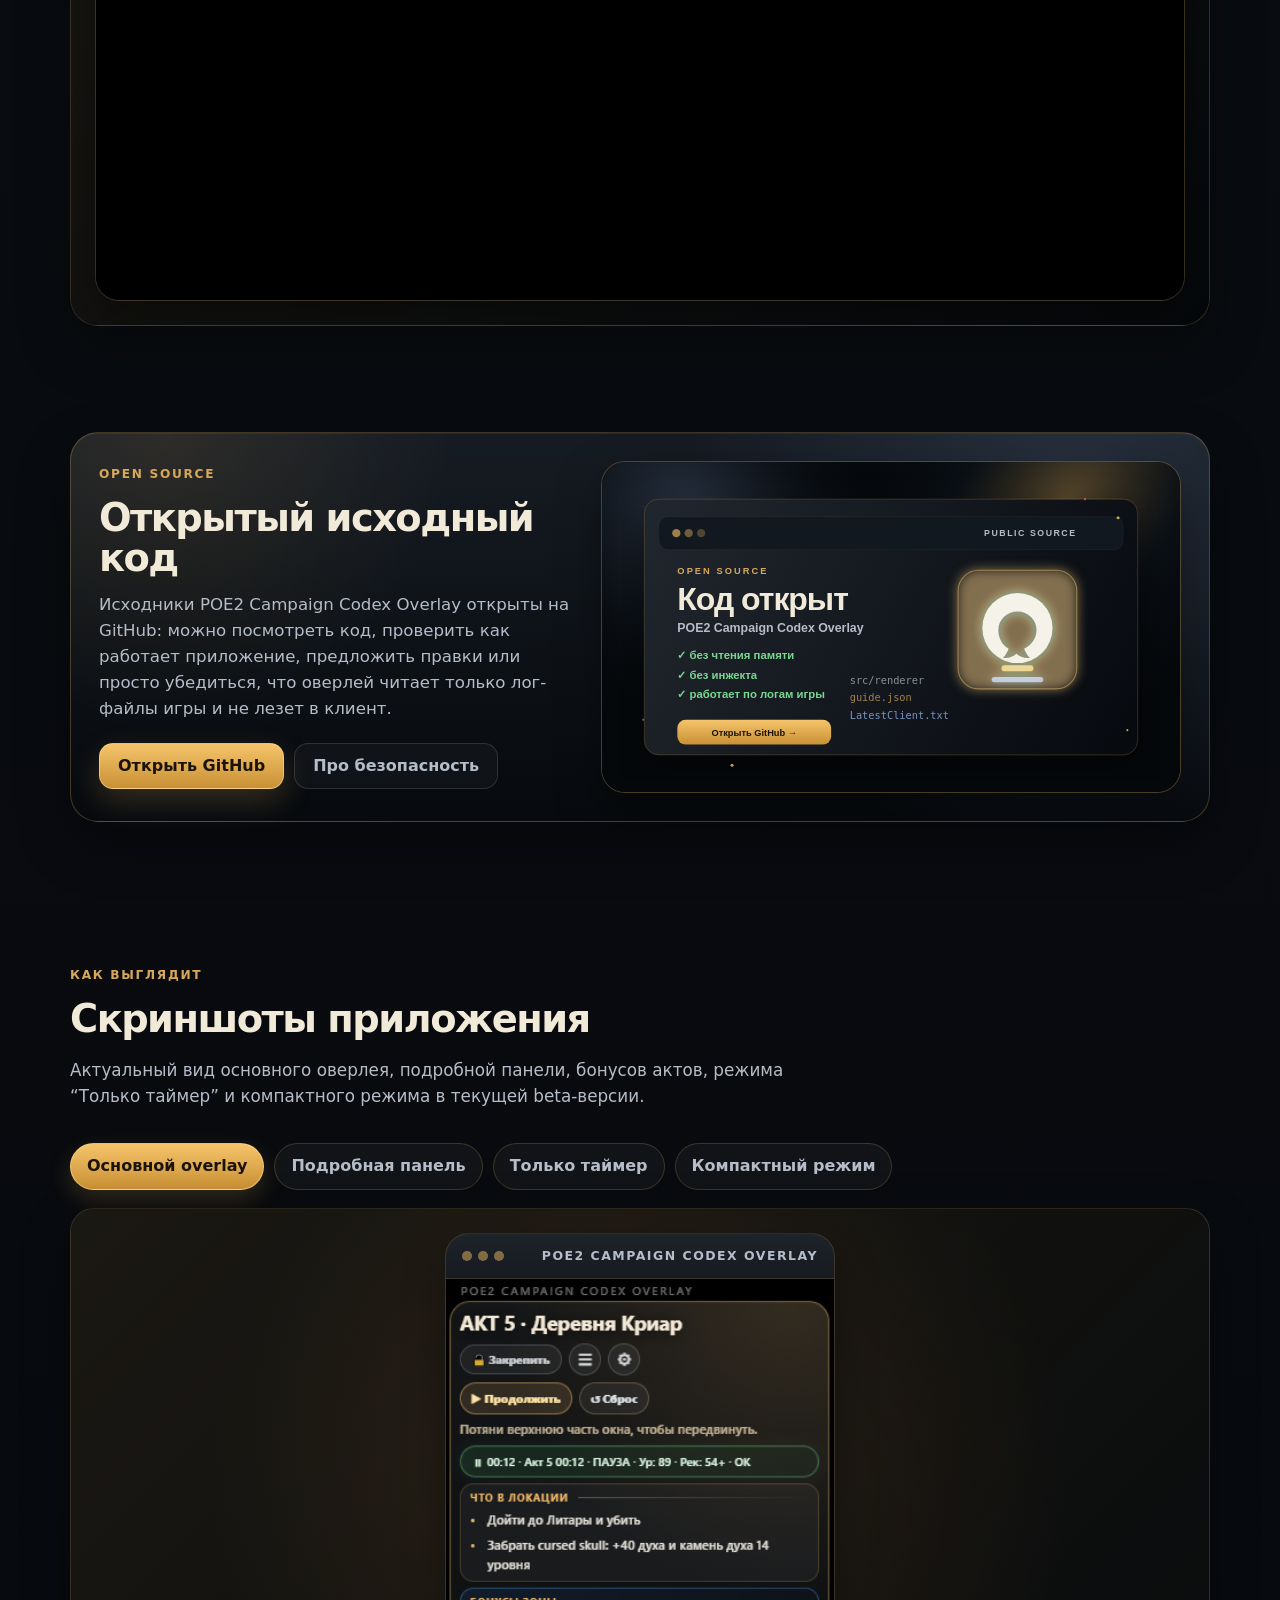
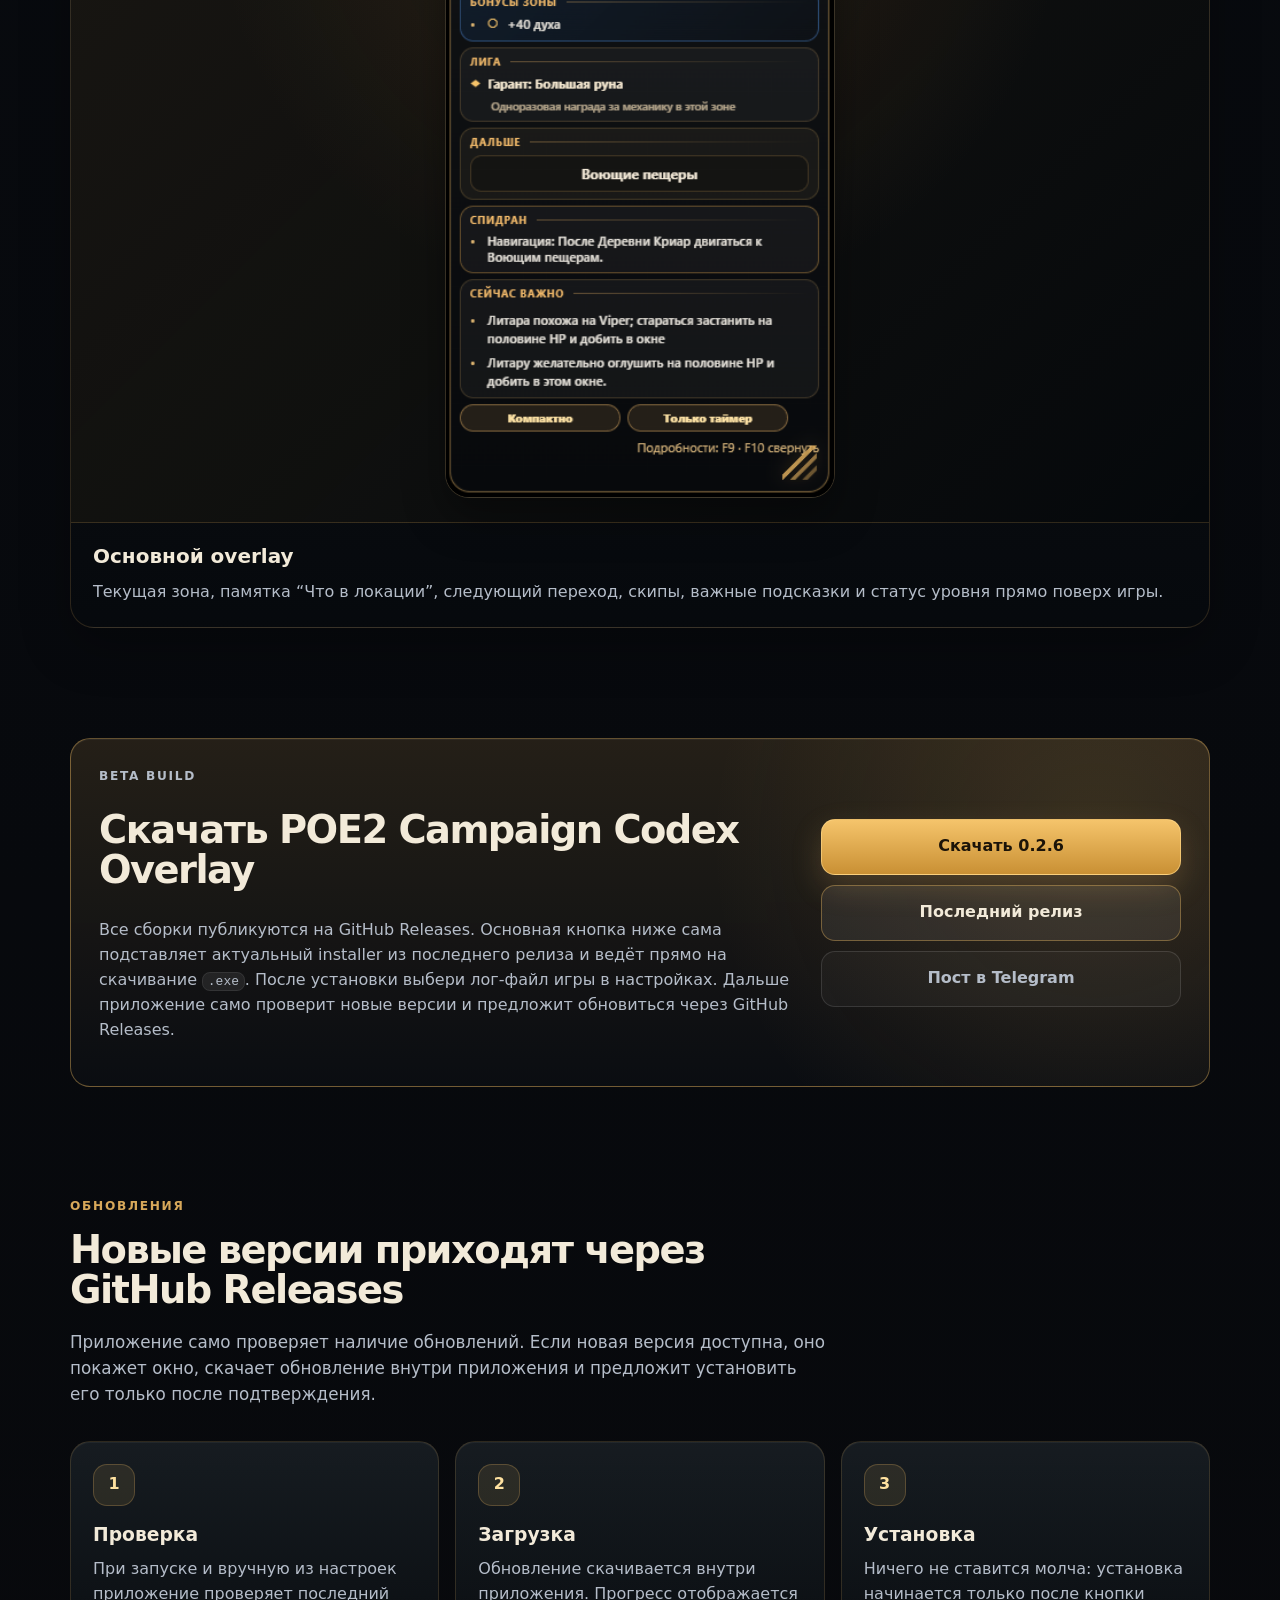
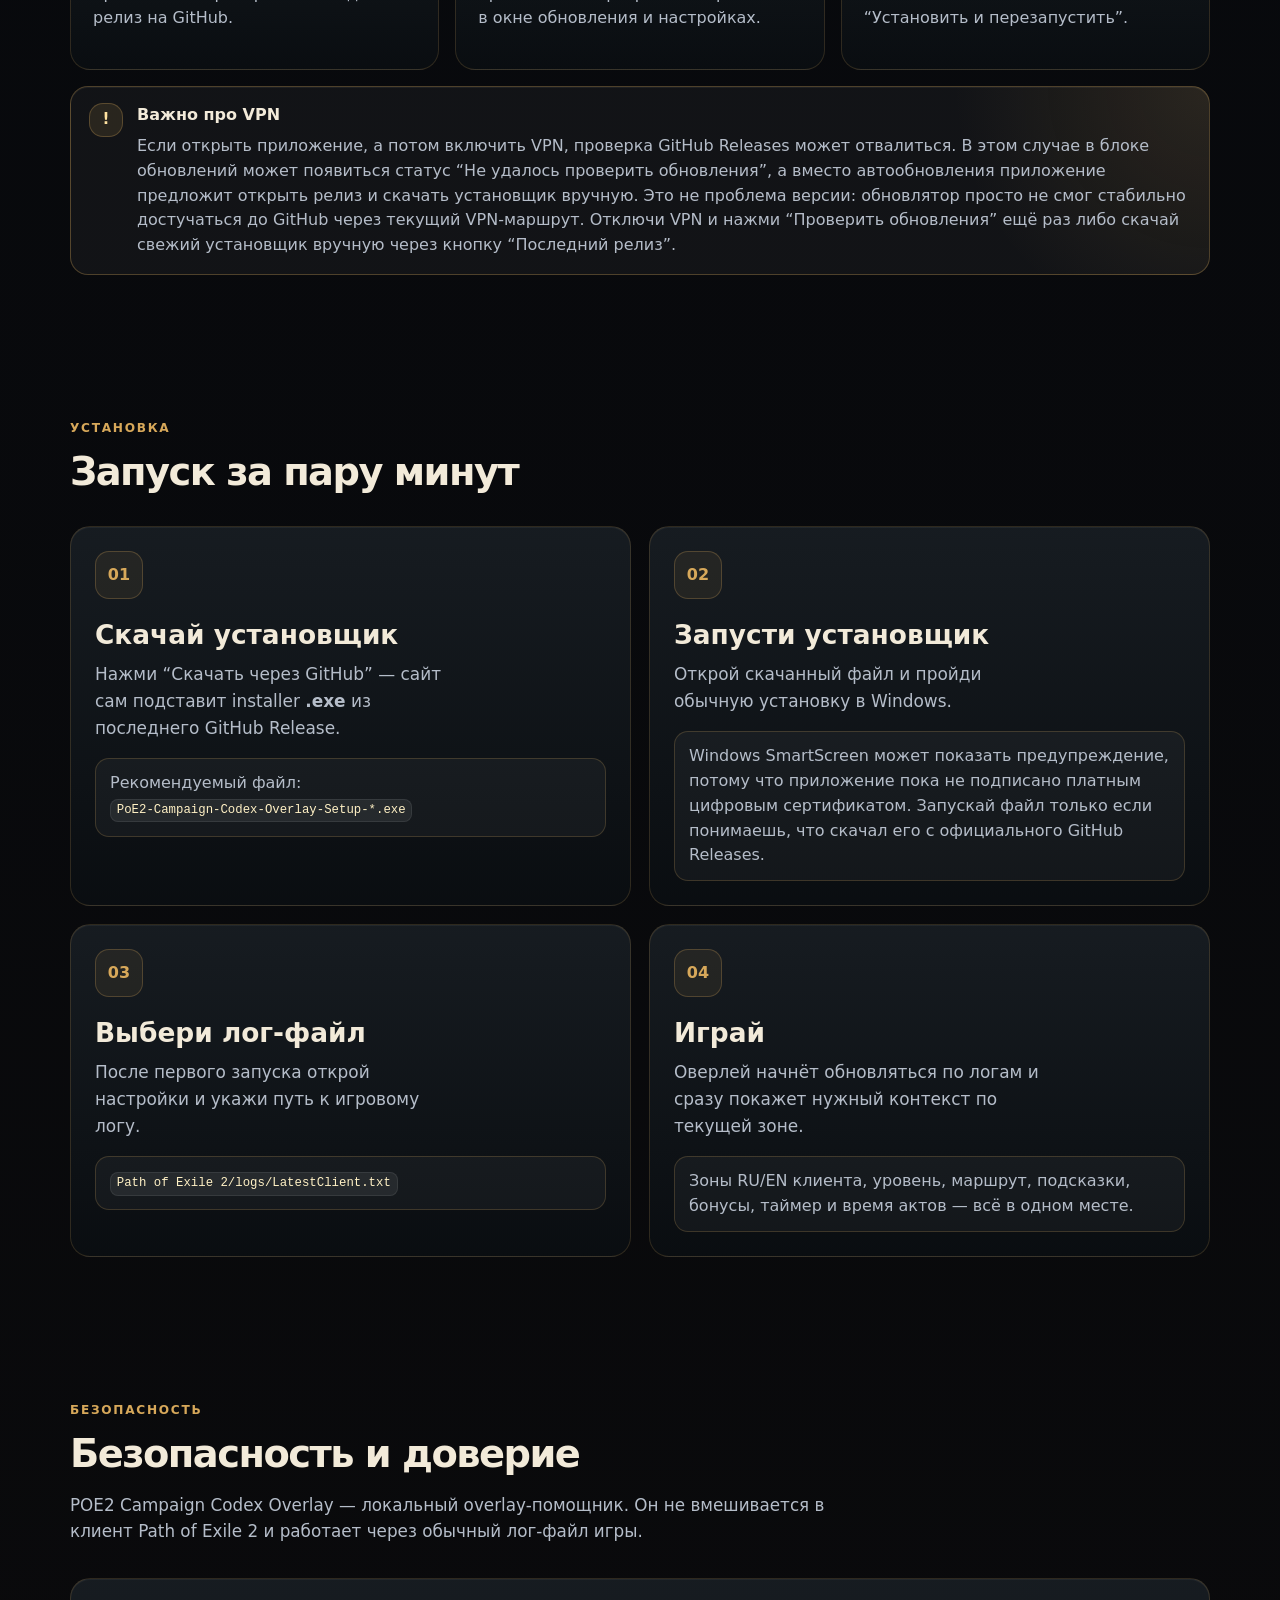
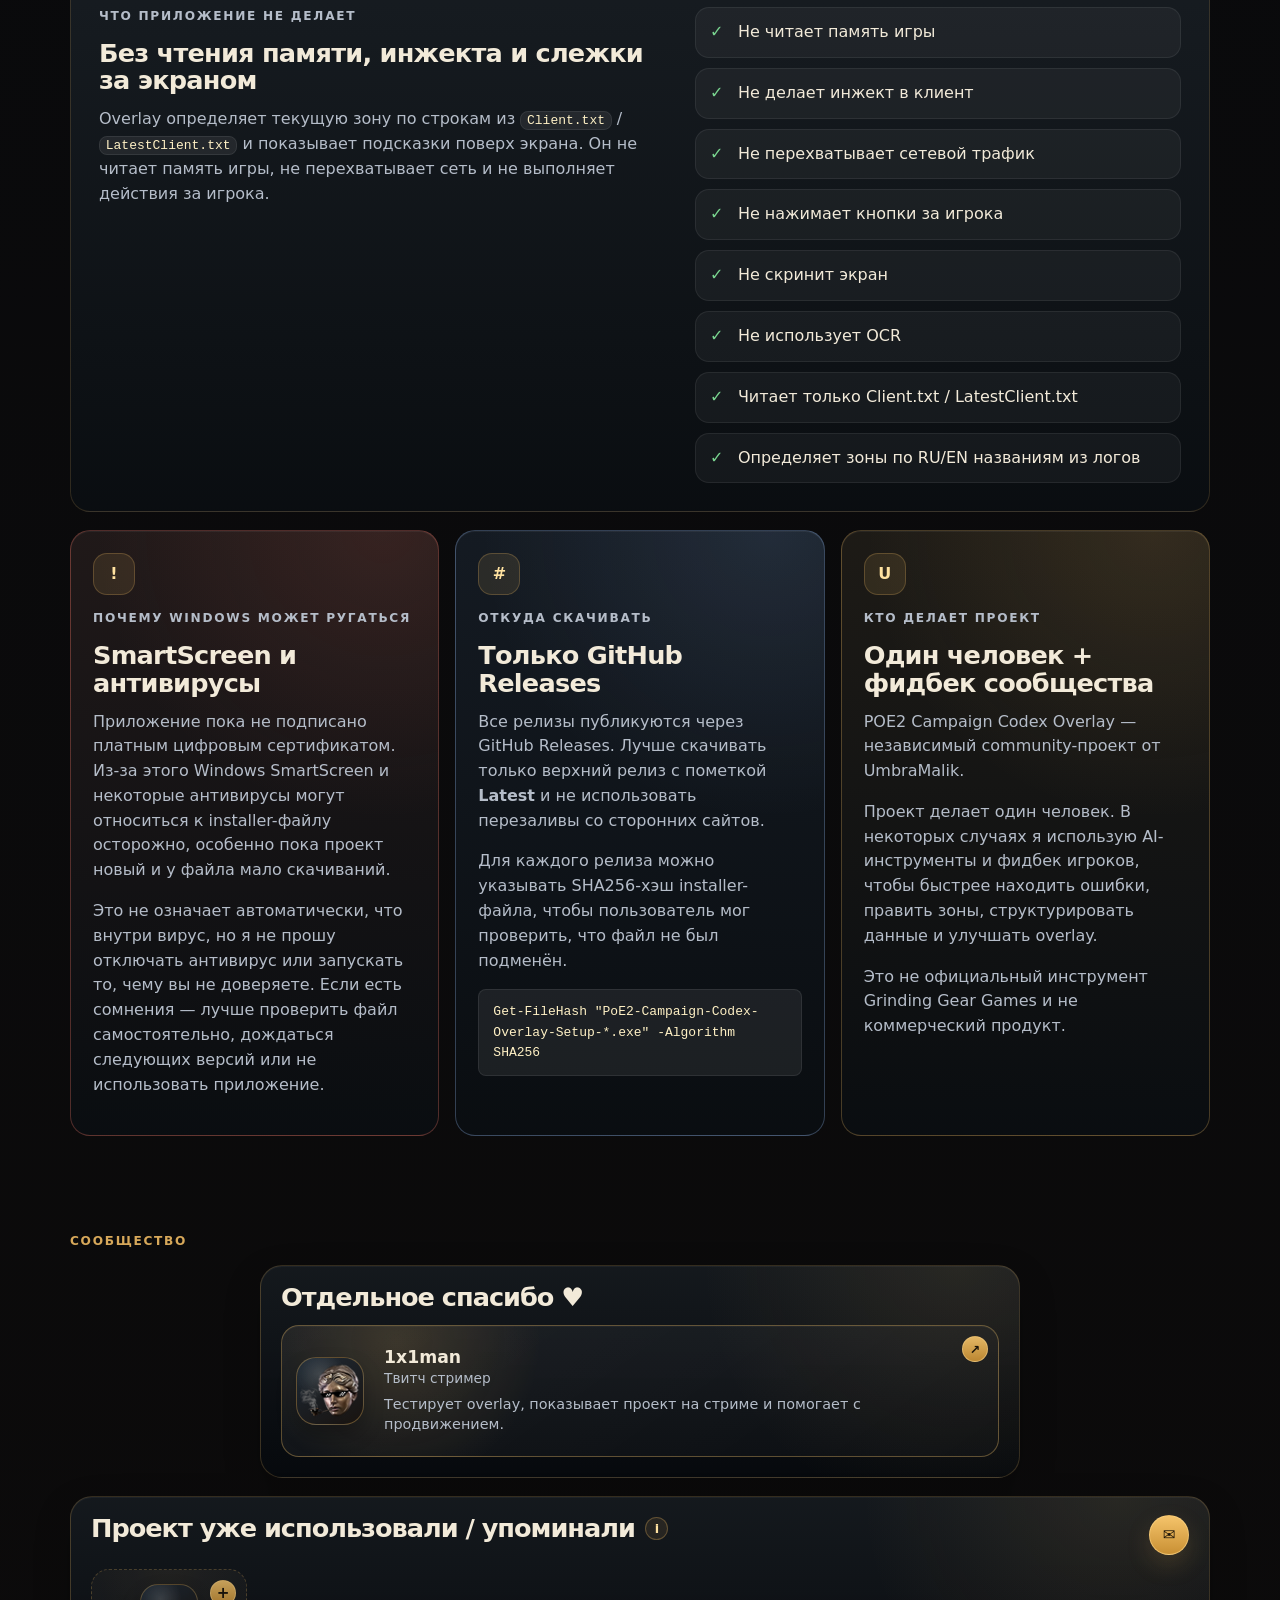
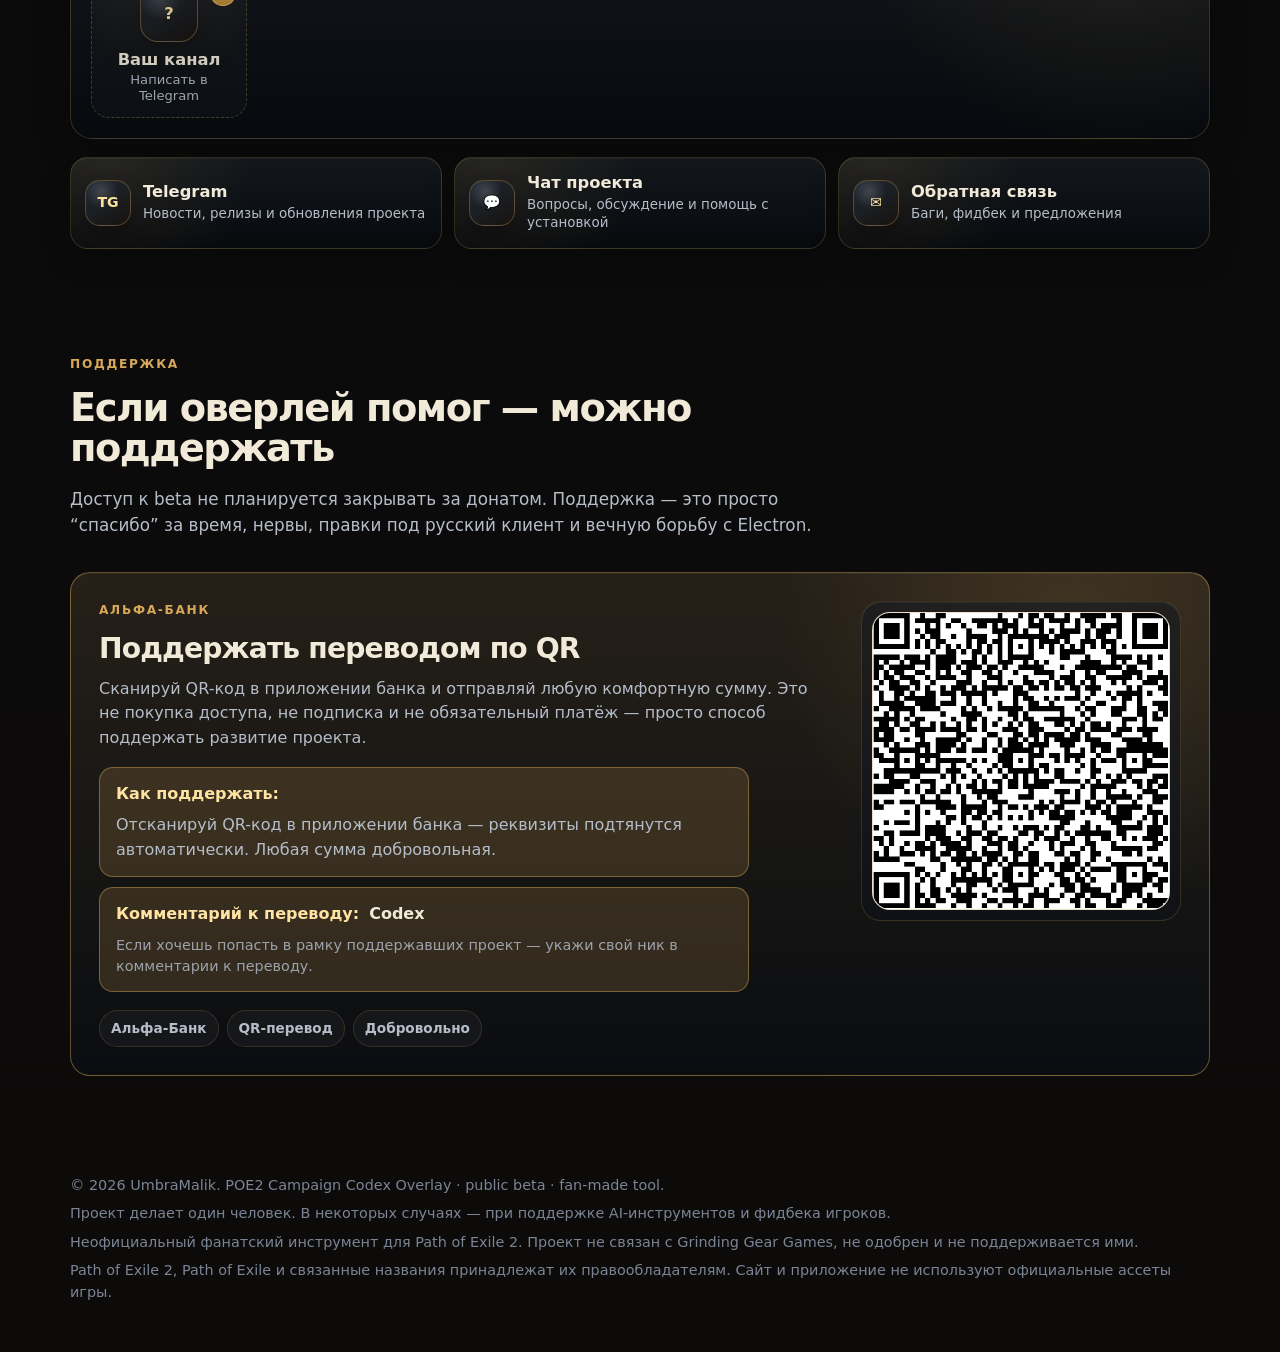
==== commit 1b120c52: "Add files via upload" ====
--- a/index.html
+++ b/index.html
@@ -637,8 +637,11 @@
             </div>
 
             <div class="support-note-box compact">
-              <strong>Назначение перевода:</strong>
-              <span>Поддержка POE2 Campaign Codex</span>
+              <strong>Комментарий к переводу:</strong>
+              <span>Codex</span>
+              <p class="support-helper-text">
+                Если хочешь попасть в рамку поддержавших проект — укажи свой ник в комментарии к переводу.
+              </p>
             </div>
           </div>
 
--- a/styles.css
+++ b/styles.css
@@ -2151,3 +2151,11 @@
     height: 42px;
   }
 }
+
+.support-helper-text {
+  margin: 8px 0 0;
+  font-size: 0.9rem;
+  line-height: 1.45;
+  color: var(--muted);
+  opacity: 0.82;
+}
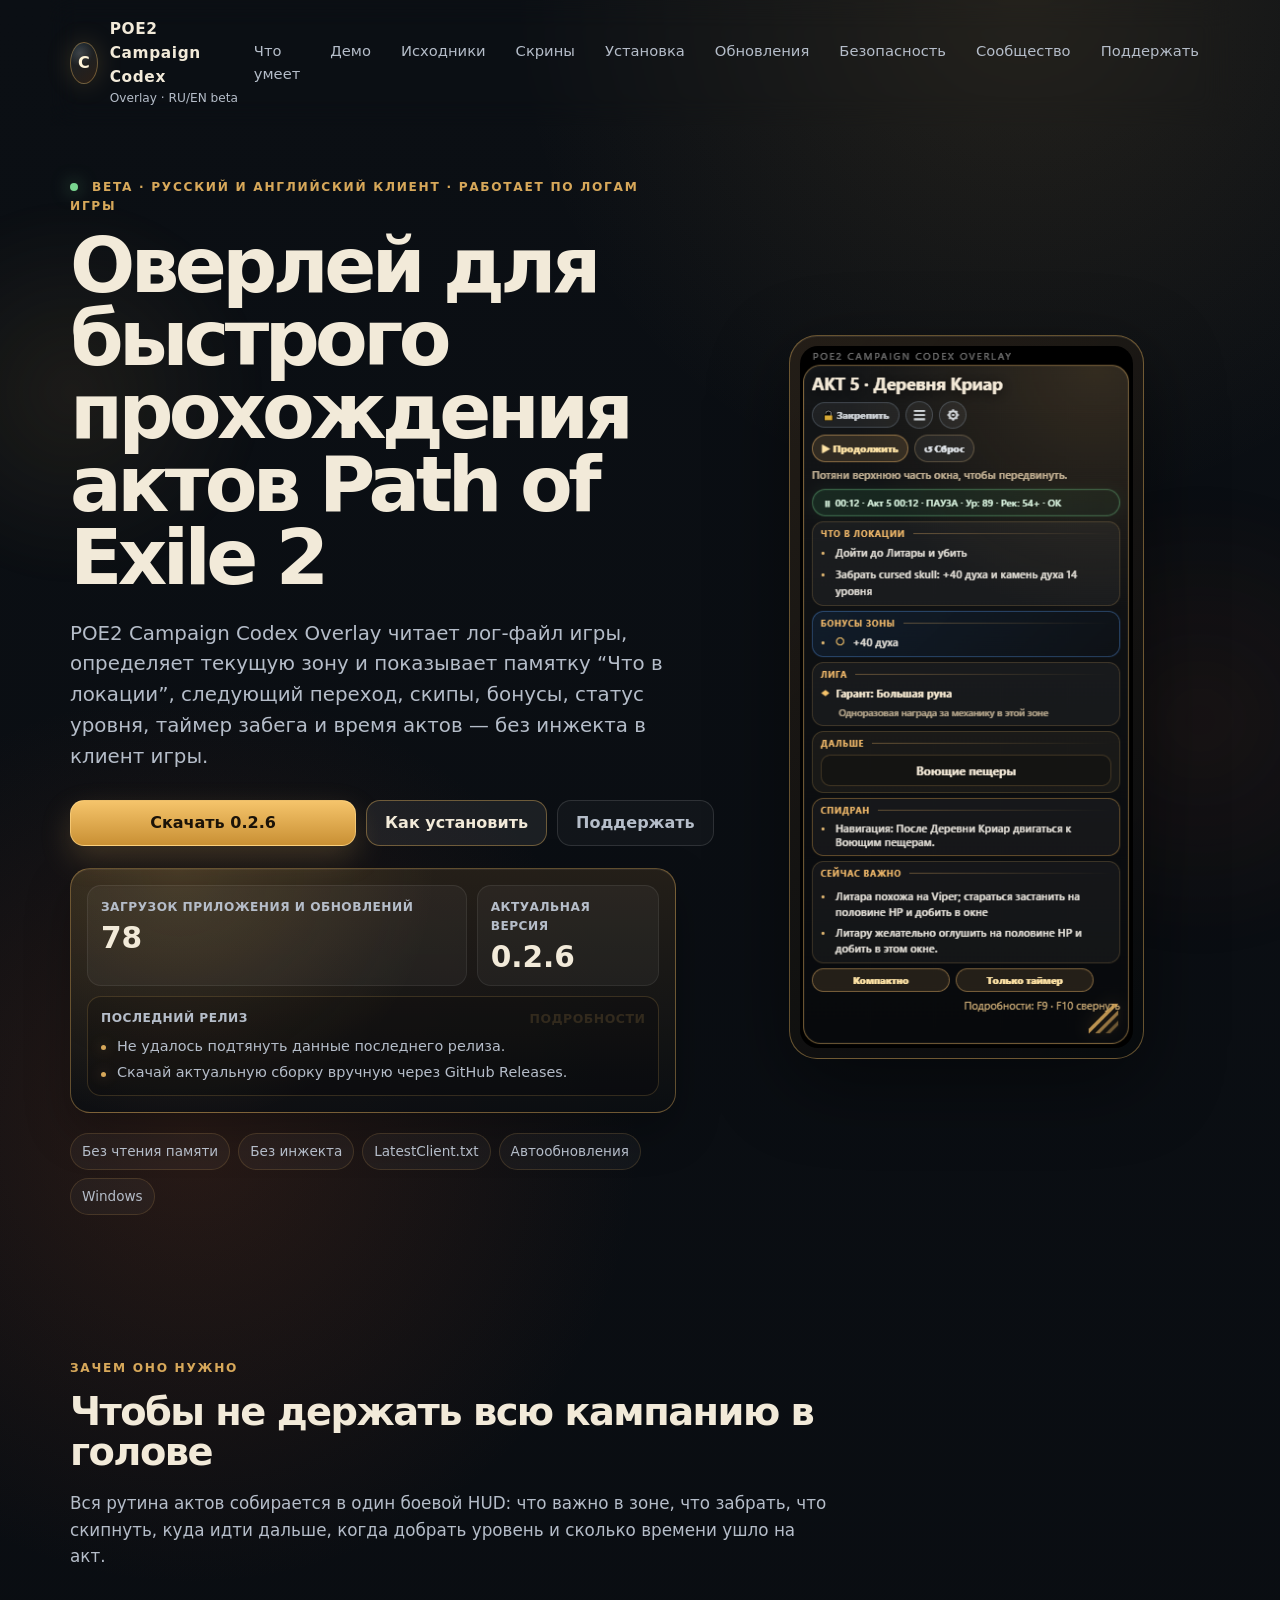
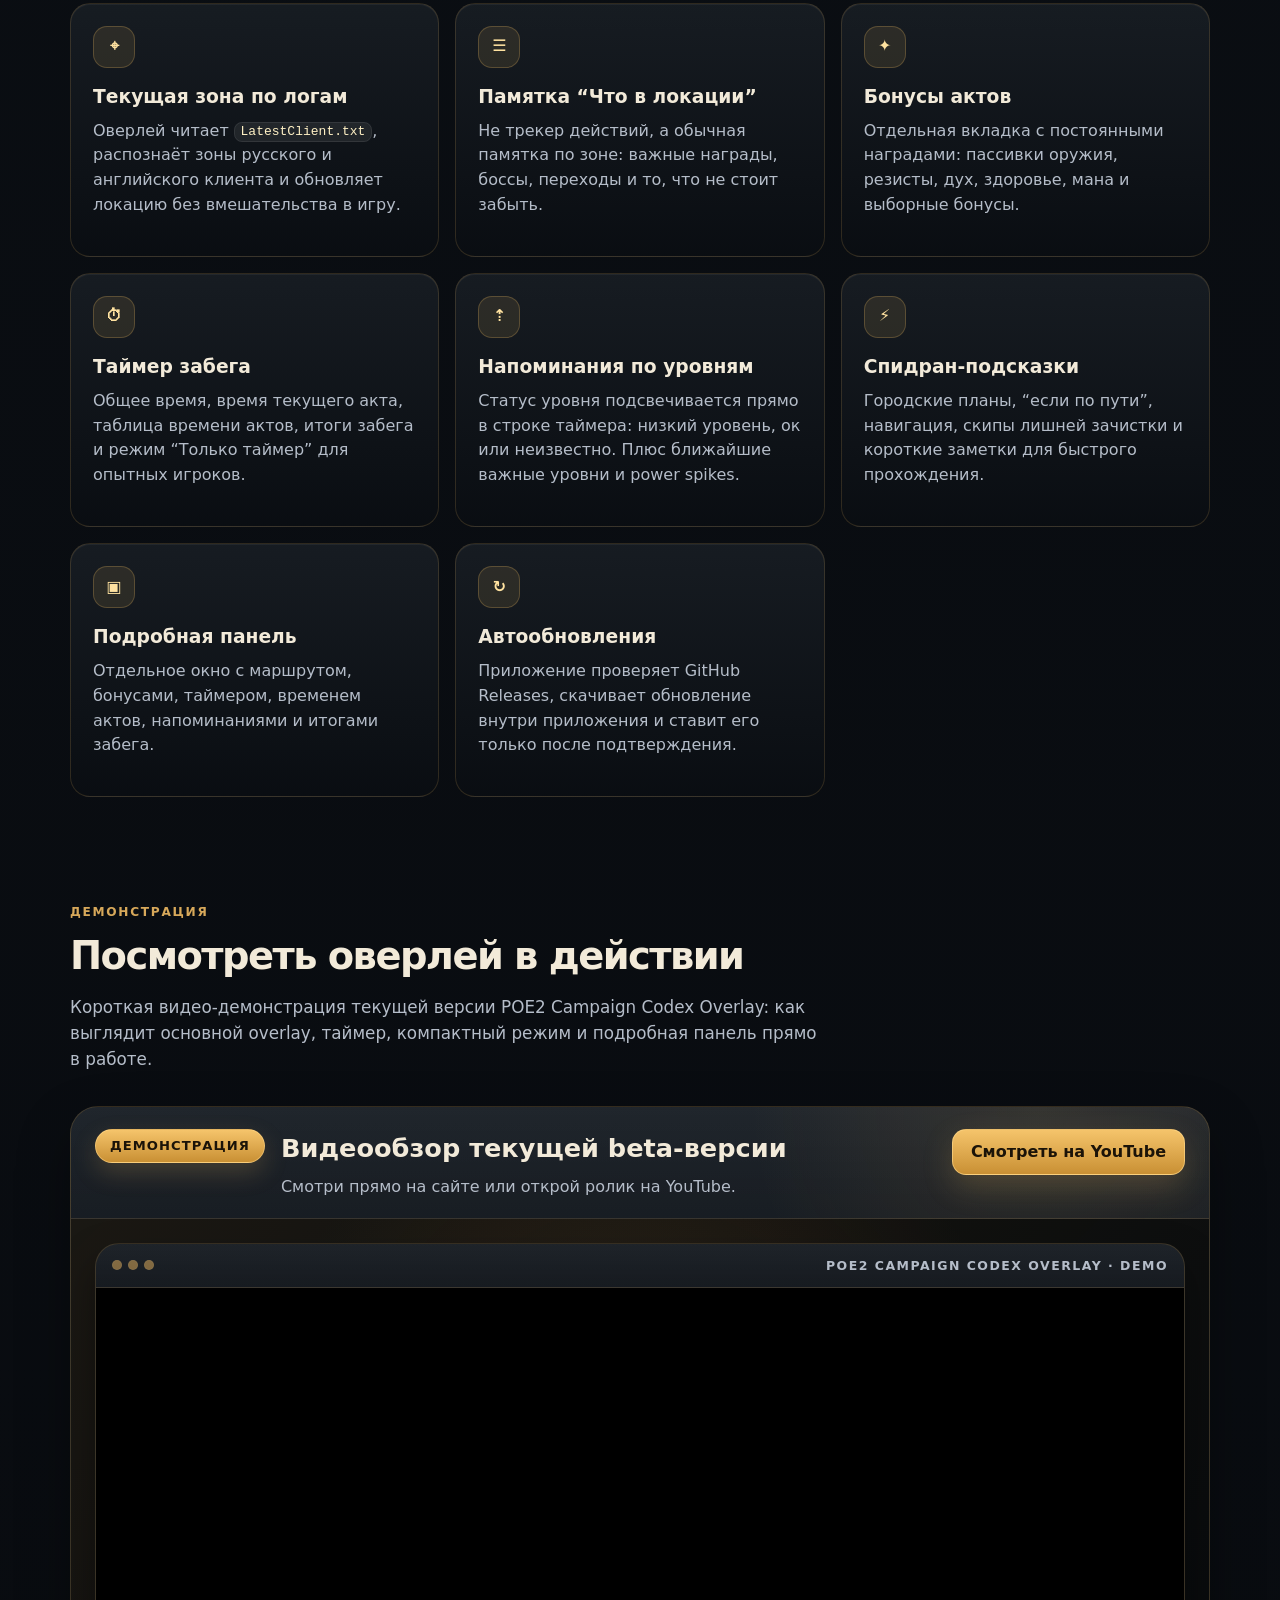
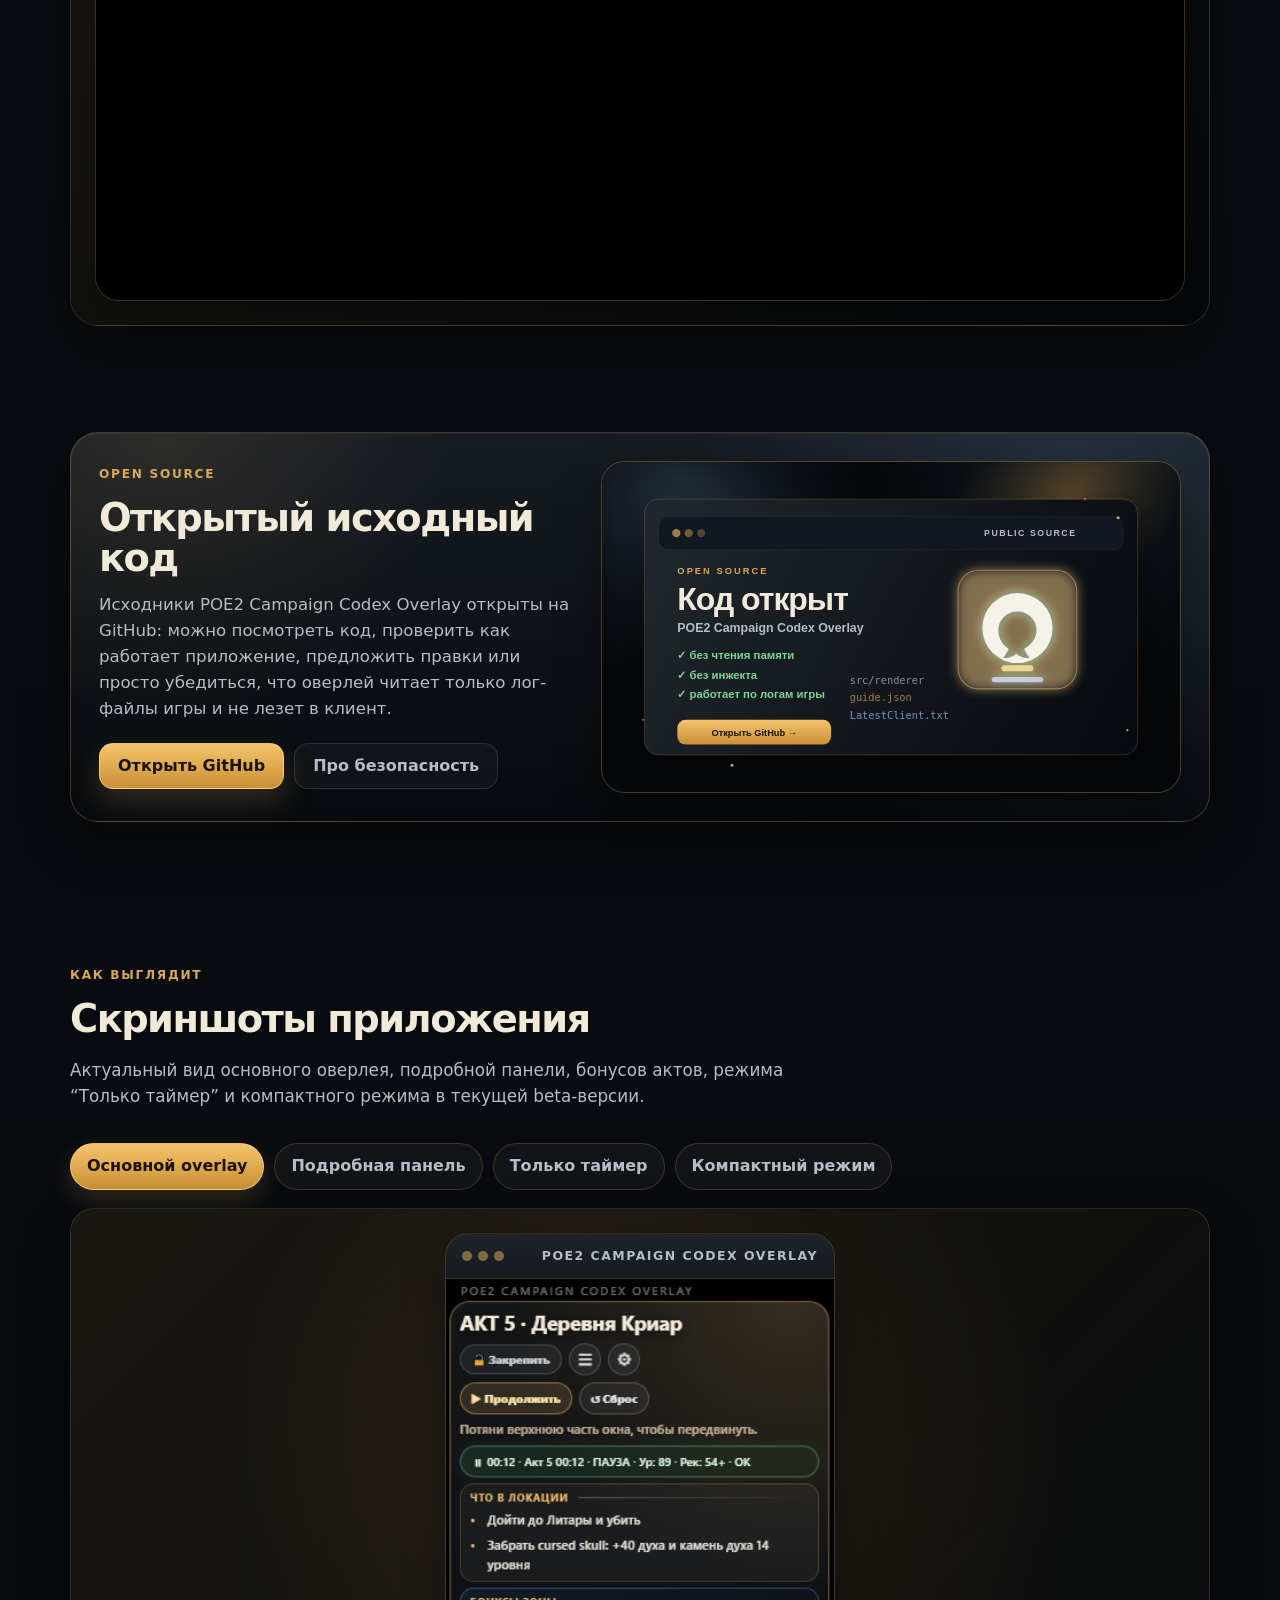
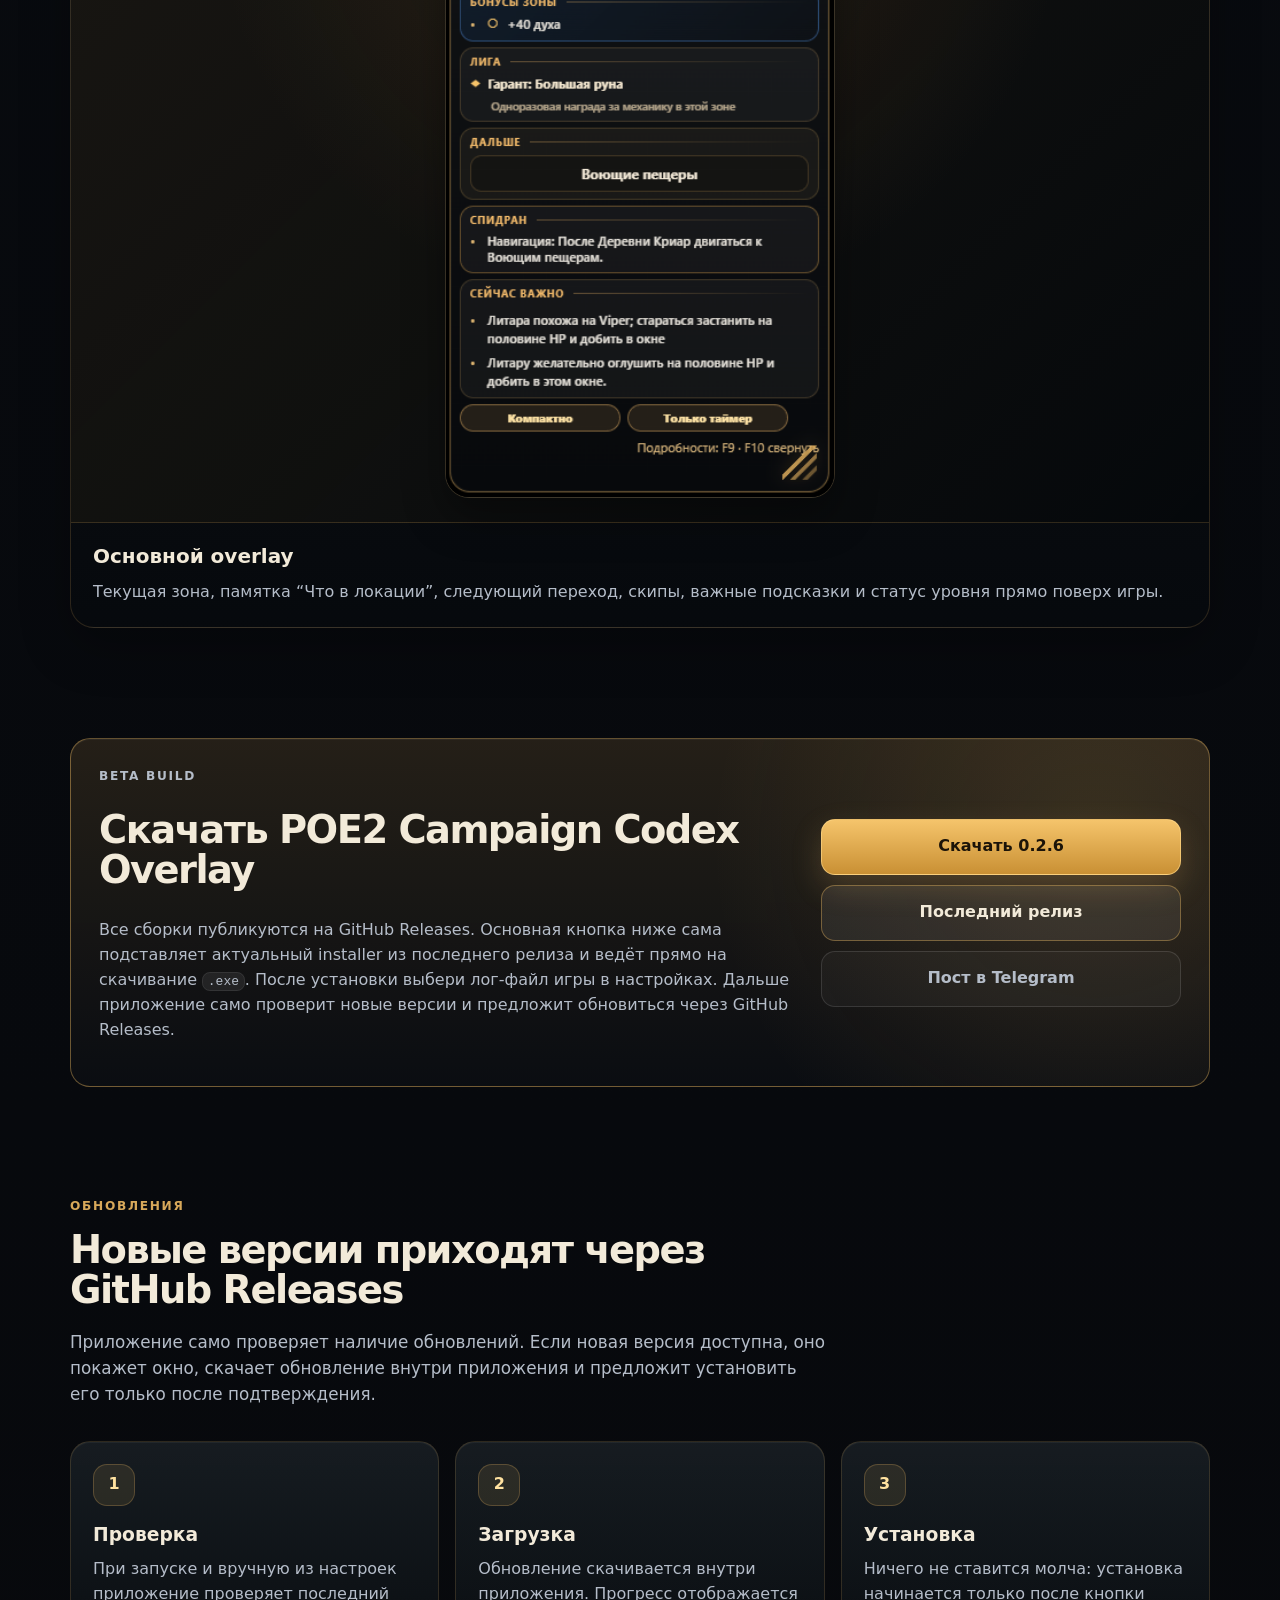
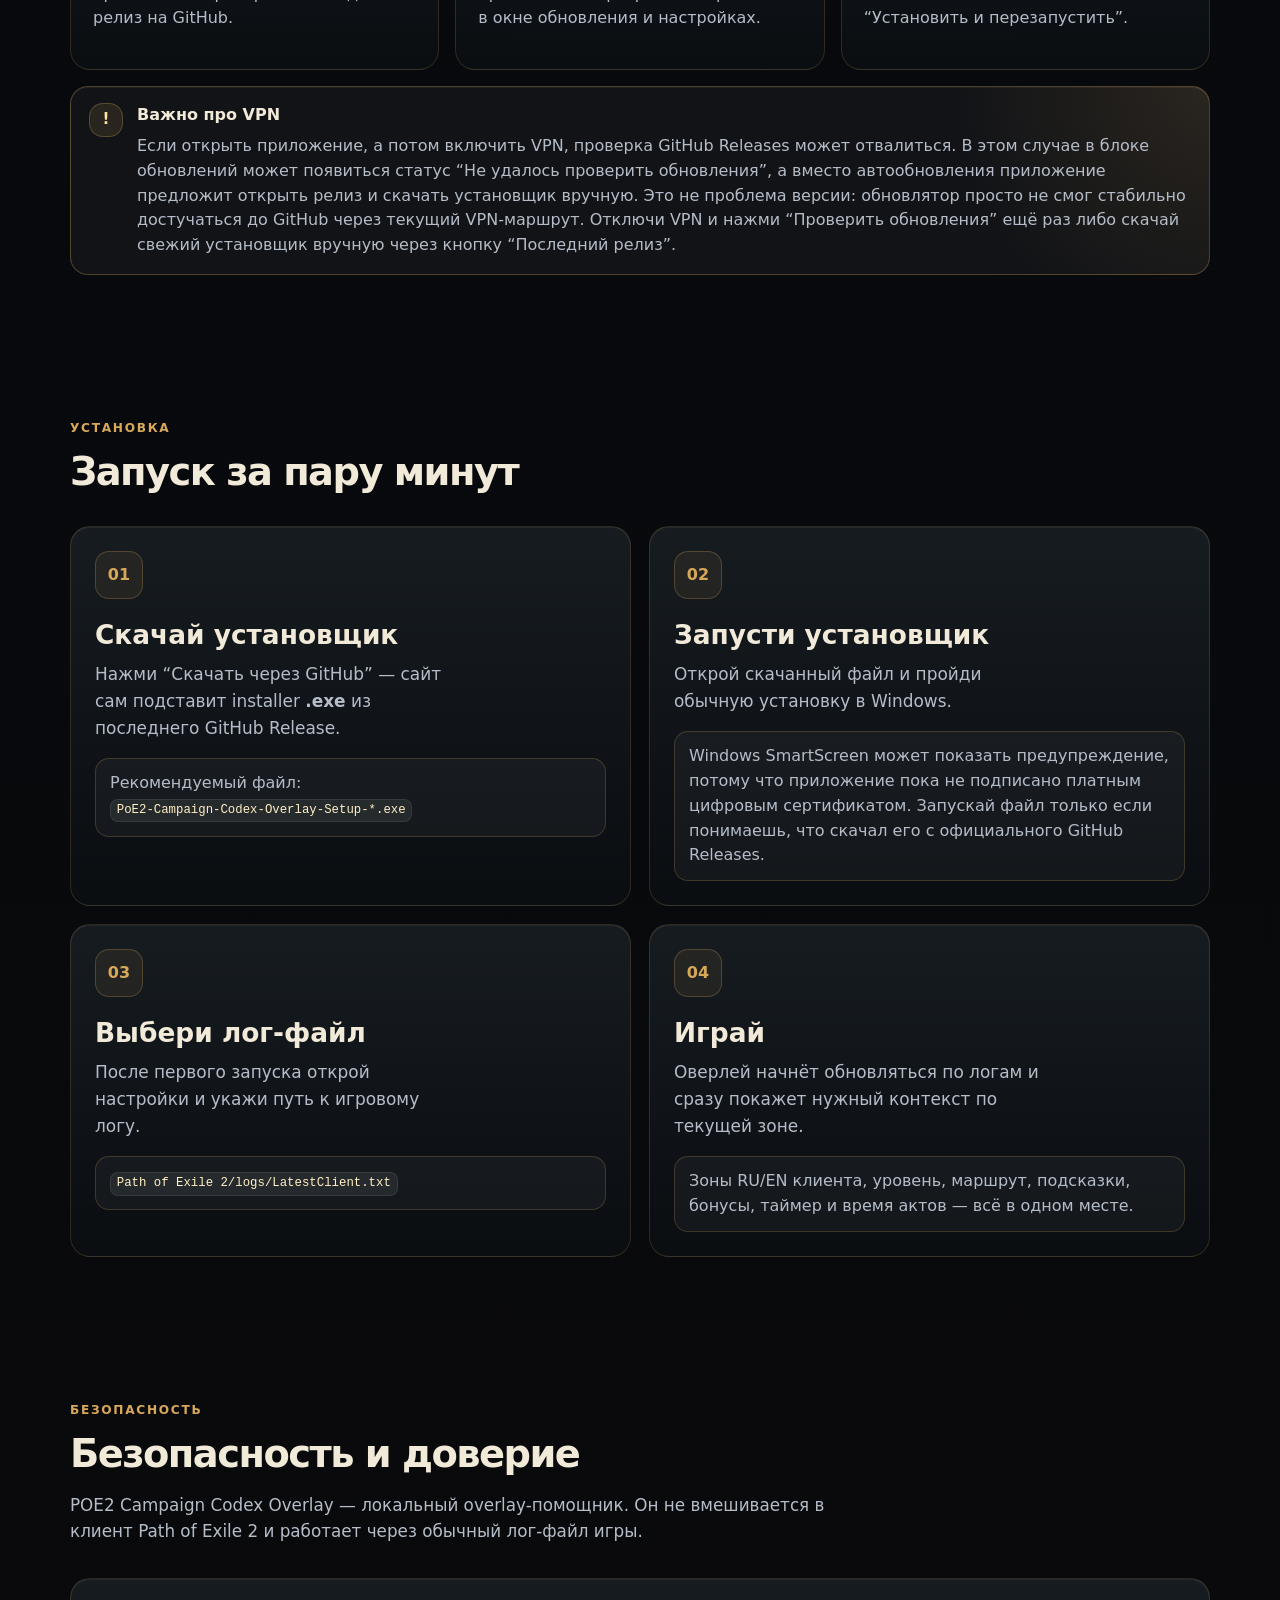
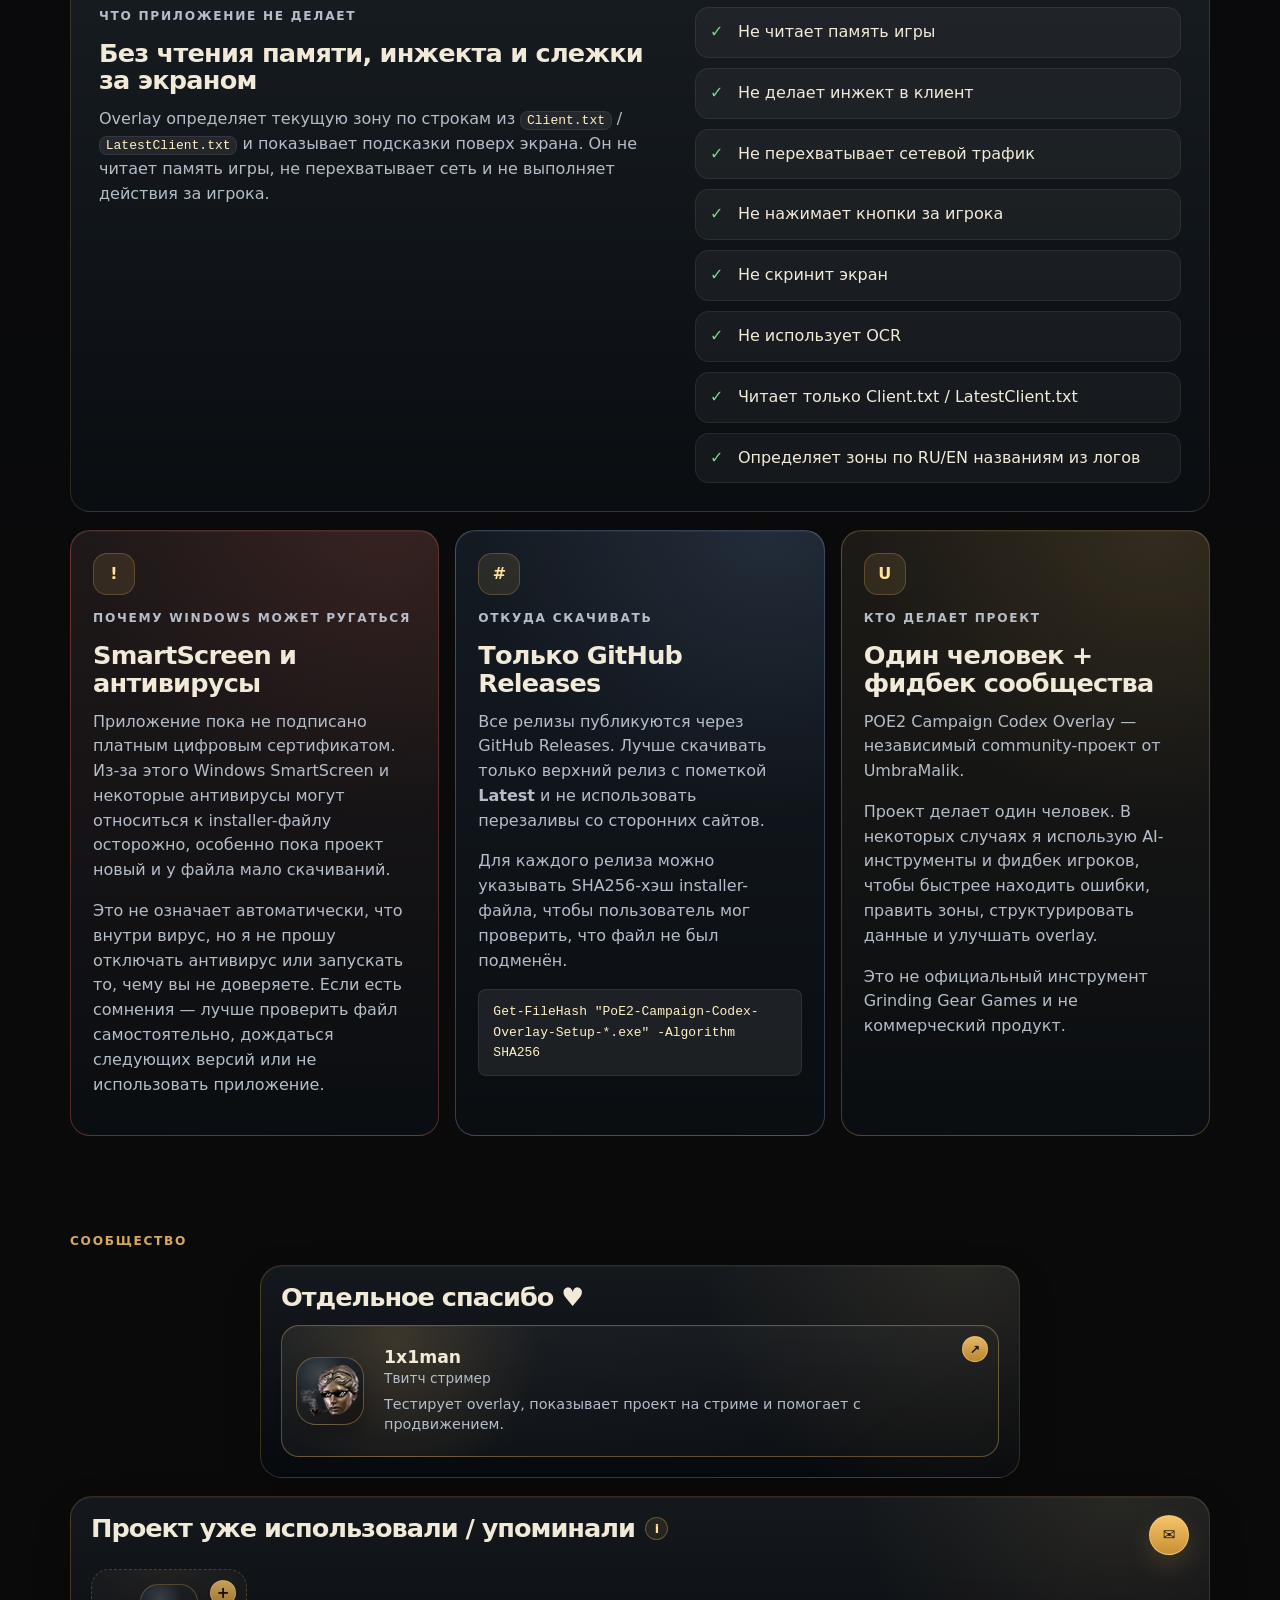
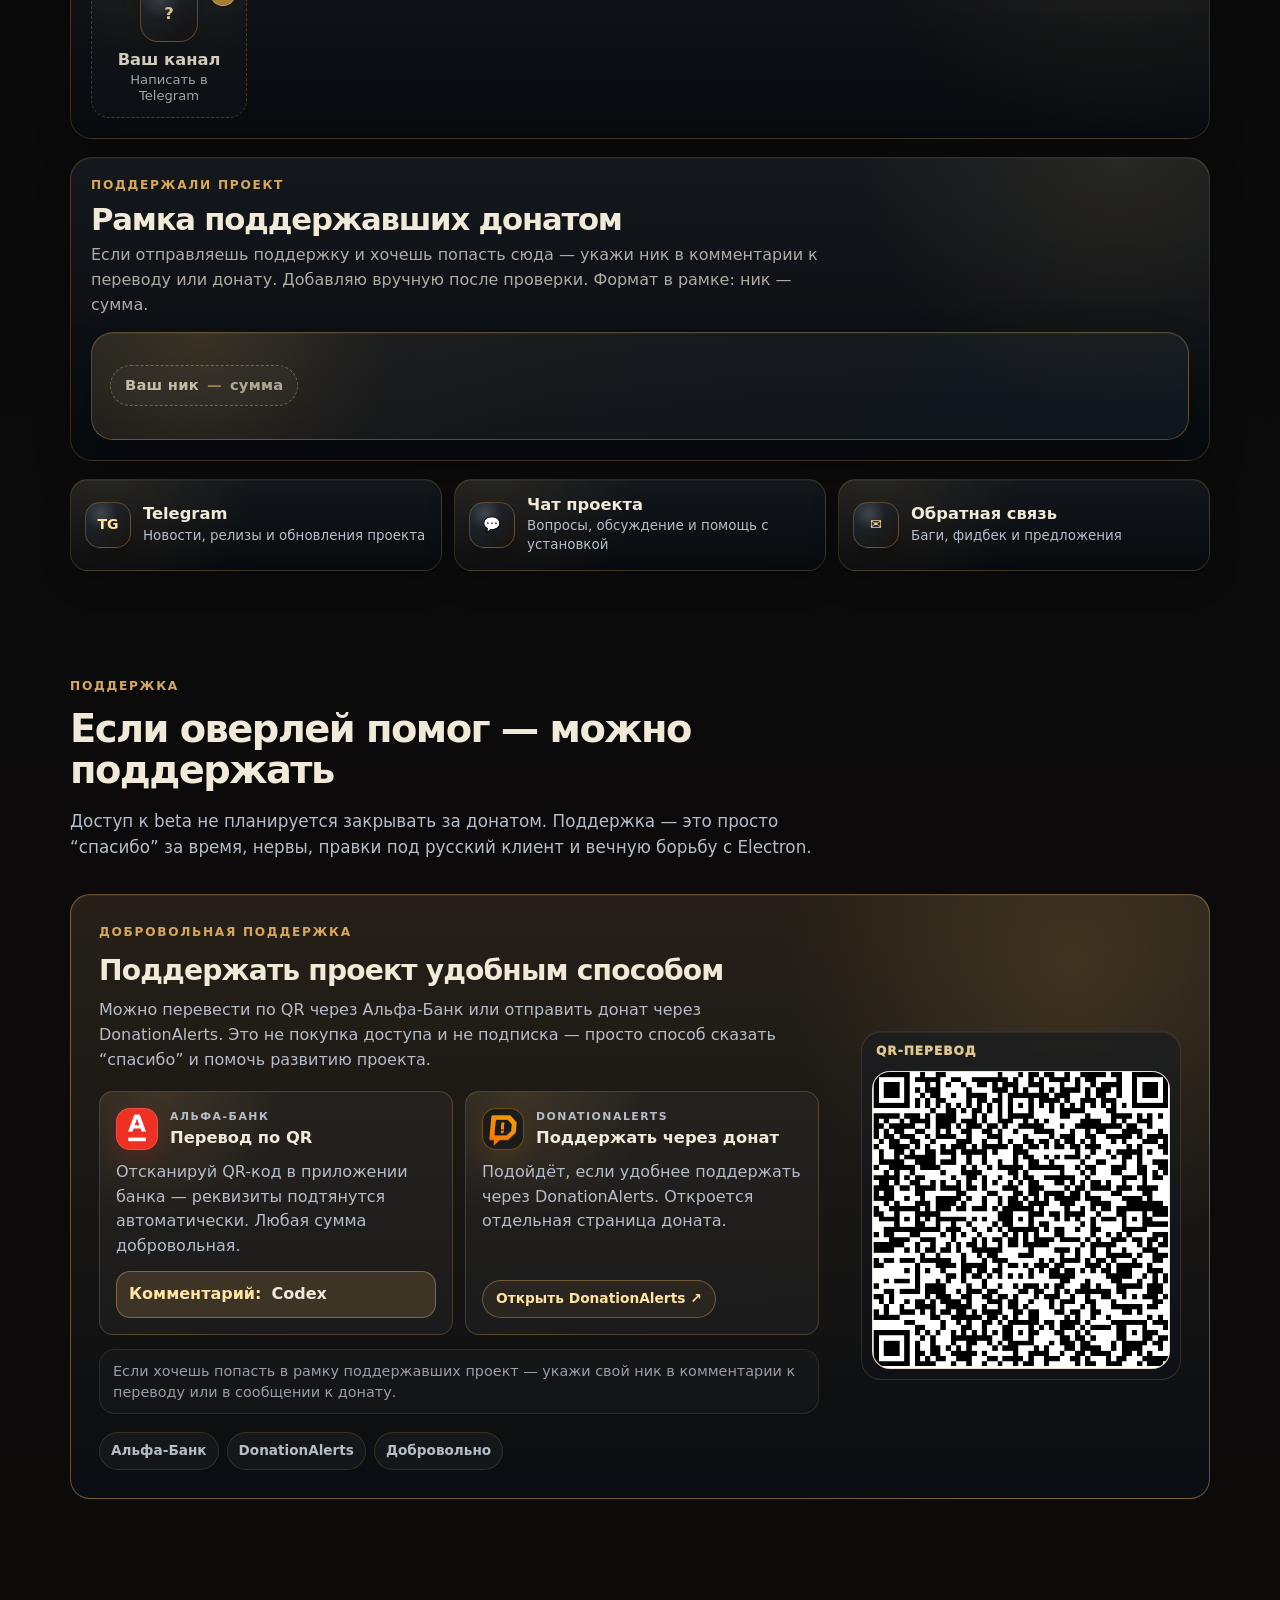
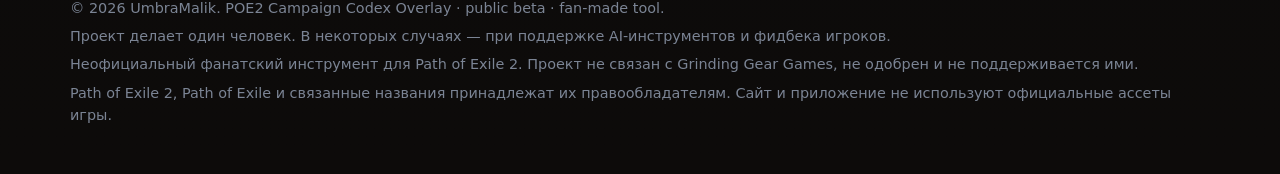
==== commit 7d3bfb2c: "Add files via upload" ====
--- a/index.html
+++ b/index.html
@@ -586,6 +586,29 @@
         </div>
       </div>
 
+
+
+      <div class="mentions-card mentions-card-compact community-supporters-card">
+        <div class="mentions-head">
+          <div>
+            <p class="eyebrow">поддержали проект</p>
+            <h2>Рамка поддержавших донатом</h2>
+            <p>
+              Если отправляешь поддержку и хочешь попасть сюда — укажи ник в комментарии к переводу или донату.
+              Добавляю вручную после проверки. Формат в рамке: ник — сумма.
+            </p>
+          </div>
+        </div>
+
+        <div class="supporters-frame" aria-label="Пользователи, поддержавшие проект переводом">
+          <span class="supporter-chip supporter-chip-placeholder">
+            <span class="supporter-chip-name">Ваш ник</span>
+            <span class="supporter-chip-separator" aria-hidden="true">—</span>
+            <span class="supporter-chip-amount">сумма</span>
+          </span>
+        </div>
+      </div>
+
       <div class="community-links-grid" aria-label="Ссылки сообщества">
         <a class="community-link-card" href="https://t.me/POE2CampaignCodex" target="_blank" rel="noopener noreferrer">
           <span class="community-link-icon" aria-hidden="true">TG</span>
@@ -623,36 +646,66 @@
 
       <div class="support-donate-card">
         <div class="support-copy">
-          <p class="eyebrow">Альфа-Банк</p>
-          <h3>Поддержать переводом по QR</h3>
-          <p>
-            Сканируй QR-код в приложении банка и отправляй любую комфортную сумму.
-            Это не покупка доступа, не подписка и не обязательный платёж — просто способ поддержать развитие проекта.
-          </p>
-
-          <div class="support-payment-details" aria-label="Детали поддержки">
-            <div class="support-note-box">
-              <strong>Как поддержать:</strong>
-              <p>Отсканируй QR-код в приложении банка — реквизиты подтянутся автоматически. Любая сумма добровольная.</p>
+          <p class="eyebrow">добровольная поддержка</p>
+          <h3>Поддержать проект удобным способом</h3>
+          <p>
+            Можно перевести по QR через Альфа-Банк или отправить донат через DonationAlerts.
+            Это не покупка доступа и не подписка — просто способ сказать “спасибо” и помочь развитию проекта.
+          </p>
+
+          <div class="support-methods" aria-label="Способы поддержки проекта">
+            <div class="support-method-card support-method-card-qr">
+              <div class="support-method-head">
+                <span class="support-method-icon support-method-icon-image support-method-icon-alfa" aria-hidden="true"><img src="./assets/support/alfa-bank-logo.png" alt="" loading="lazy" /></span>
+                <div>
+                  <p class="eyebrow">Альфа-Банк</p>
+                  <strong>Перевод по QR</strong>
+                </div>
+              </div>
+              <p>
+                Отсканируй QR-код в приложении банка — реквизиты подтянутся автоматически.
+                Любая сумма добровольная.
+              </p>
+              <div class="support-note-box compact">
+                <strong>Комментарий:</strong>
+                <span>Codex</span>
+              </div>
             </div>
 
-            <div class="support-note-box compact">
-              <strong>Комментарий к переводу:</strong>
-              <span>Codex</span>
-              <p class="support-helper-text">
-                Если хочешь попасть в рамку поддержавших проект — укажи свой ник в комментарии к переводу.
+            <a
+              class="support-method-card support-method-card-link"
+              href="https://www.donationalerts.com/r/umbramalik"
+              target="_blank"
+              rel="noopener noreferrer"
+              aria-label="Открыть DonationAlerts для поддержки проекта"
+            >
+              <div class="support-method-head">
+                <span class="support-method-icon support-method-icon-image support-method-icon-da" aria-hidden="true"><img src="./assets/support/donationalerts-logo.png" alt="" loading="lazy" /></span>
+                <div>
+                  <p class="eyebrow">DonationAlerts</p>
+                  <strong>Поддержать через донат</strong>
+                </div>
+              </div>
+              <p>
+                Подойдёт, если удобнее поддержать через DonationAlerts. Откроется отдельная страница доната.
               </p>
-            </div>
-          </div>
+              <span class="support-method-action">Открыть DonationAlerts ↗</span>
+            </a>
+          </div>
+
+          <p class="support-helper-text support-nick-note">
+            Если хочешь попасть в рамку поддержавших проект — укажи свой ник в комментарии к переводу или в сообщении к донату.
+          </p>
 
           <div class="support-tags" aria-label="Детали поддержки">
             <span>Альфа-Банк</span>
-            <span>QR-перевод</span>
+            <span>DonationAlerts</span>
             <span>Добровольно</span>
           </div>
         </div>
 
         <div class="qr-card" aria-label="QR-код для перевода через Альфа-Банк">
+          <div class="qr-card-label">QR-перевод</div>
           <div class="qr-frame">
             <img src="./assets/support/alfa-qr-placeholder.png" alt="QR-код для перевода через Альфа-Банк" loading="lazy" />
           </div>
--- a/styles.css
+++ b/styles.css
@@ -2159,3 +2159,271 @@
   color: var(--muted);
   opacity: 0.82;
 }
+
+
+/* Community supporters frame */
+.community-supporters-card {
+  width: 100%;
+  gap: 16px;
+}
+
+.community-supporters-card .mentions-head p:not(.eyebrow) {
+  max-width: 760px;
+  margin: 8px 0 0;
+  color: rgba(237, 232, 220, 0.72);
+  line-height: 1.55;
+}
+
+.supporters-frame {
+  min-height: 108px;
+  padding: 18px;
+  display: flex;
+  flex-wrap: wrap;
+  align-items: center;
+  gap: 10px;
+  border: 1px solid rgba(215, 168, 90, 0.34);
+  border-radius: 22px;
+  background:
+    radial-gradient(circle at 10% 0%, rgba(215, 168, 90, 0.14), transparent 12rem),
+    linear-gradient(135deg, rgba(215, 168, 90, 0.08), rgba(255, 255, 255, 0.025) 48%, rgba(56, 149, 224, 0.04)),
+    rgba(255, 255, 255, 0.025);
+  box-shadow:
+    inset 0 1px 0 rgba(255, 255, 255, 0.04),
+    0 18px 40px rgba(0, 0, 0, 0.18);
+}
+
+.supporter-chip {
+  display: inline-flex;
+  align-items: center;
+  justify-content: center;
+  min-height: 36px;
+  padding: 8px 14px;
+  border-radius: 999px;
+  border: 1px solid rgba(245, 196, 107, 0.38);
+  color: #fff4d6;
+  background:
+    radial-gradient(circle at 30% 0%, rgba(255, 226, 160, 0.18), transparent 3.5rem),
+    rgba(215, 168, 90, 0.09);
+  font-size: 0.92rem;
+  font-weight: 900;
+  letter-spacing: 0.015em;
+}
+
+.supporter-chip-placeholder {
+  border-style: dashed;
+  color: rgba(255, 244, 214, 0.72);
+  background: rgba(255, 255, 255, 0.025);
+}
+
+.supporter-chip-name,
+.supporter-chip-amount,
+.supporter-chip-separator {
+  display: inline-flex;
+  align-items: center;
+}
+
+.supporter-chip-separator {
+  margin: 0 8px;
+  color: rgba(245, 196, 107, 0.55);
+}
+
+.supporter-chip-amount {
+  color: rgba(255, 244, 214, 0.62);
+  font-weight: 800;
+}
+
+@media (max-width: 520px) {
+  .supporters-frame {
+    padding: 14px;
+    min-height: 88px;
+  }
+
+  .supporter-chip {
+    width: 100%;
+  }
+}
+
+/* Support methods: QR + DonationAlerts */
+.support-methods {
+  display: grid;
+  grid-template-columns: repeat(2, minmax(0, 1fr));
+  gap: 12px;
+  max-width: 720px;
+  margin-top: 18px;
+}
+
+.support-method-card {
+  min-height: 100%;
+  padding: 16px;
+  border: 1px solid rgba(215, 168, 90, 0.24);
+  border-radius: var(--radius-md);
+  background:
+    radial-gradient(circle at 16% 0%, rgba(245, 196, 107, 0.12), transparent 8rem),
+    rgba(255, 255, 255, 0.035);
+}
+
+.support-method-card-link {
+  display: flex;
+  flex-direction: column;
+  color: inherit;
+  text-decoration: none;
+  transition: transform 0.18s ease, border-color 0.18s ease, background 0.18s ease;
+}
+
+.support-method-card-link:hover {
+  transform: translateY(-1px);
+  border-color: rgba(245, 196, 107, 0.55);
+  background:
+    radial-gradient(circle at 16% 0%, rgba(245, 196, 107, 0.18), transparent 8rem),
+    rgba(255, 255, 255, 0.055);
+}
+
+.support-method-head {
+  display: flex;
+  align-items: center;
+  gap: 12px;
+  margin-bottom: 10px;
+}
+
+.support-method-head .eyebrow {
+  margin: 0 0 3px;
+  font-size: 0.68rem;
+}
+
+.support-method-head strong {
+  display: block;
+  color: var(--text);
+  font-size: 1.02rem;
+  line-height: 1.15;
+}
+
+.support-method-icon {
+  width: 42px;
+  height: 42px;
+  flex: 0 0 auto;
+  display: inline-grid;
+  place-items: center;
+  border-radius: 14px;
+  border: 1px solid rgba(245, 196, 107, 0.34);
+  color: #ffe3a3;
+  background:
+    radial-gradient(circle at 35% 0%, rgba(245, 196, 107, 0.22), transparent 3rem),
+    rgba(8, 11, 16, 0.56);
+  font-size: 0.78rem;
+  font-weight: 950;
+  letter-spacing: 0.04em;
+}
+
+.support-method-card p {
+  margin: 0;
+  color: var(--muted);
+  line-height: 1.55;
+}
+
+.support-method-card .support-note-box.compact {
+  margin-top: 12px;
+  padding: 10px 12px;
+  border-radius: 14px;
+}
+
+.support-method-action {
+  display: inline-flex;
+  align-items: center;
+  justify-content: center;
+  align-self: flex-start;
+  min-height: 38px;
+  margin-top: auto;
+  padding: 0 13px;
+  border-radius: 999px;
+  border: 1px solid rgba(245, 196, 107, 0.34);
+  color: #ffe3a3;
+  background: rgba(215, 168, 90, 0.08);
+  font-weight: 900;
+  font-size: 0.86rem;
+}
+
+.support-nick-note {
+  max-width: 700px;
+  margin-top: 14px;
+  padding: 11px 13px;
+  border: 1px solid rgba(215, 168, 90, 0.18);
+  border-radius: 16px;
+  background: rgba(255, 255, 255, 0.026);
+}
+
+.qr-card-label {
+  width: fit-content;
+  margin: 0 0 10px 2px;
+  color: #ffe3a3;
+  font-size: 0.76rem;
+  font-weight: 950;
+  letter-spacing: 0.08em;
+  text-transform: uppercase;
+}
+
+@media (max-width: 900px) {
+  .support-methods {
+    grid-template-columns: 1fr;
+  }
+}
+
+
+/* Support icons polish: real service logos instead of QR/DA placeholders */
+.support-method-icon-image {
+  padding: 0;
+  overflow: hidden;
+  border-radius: 14px;
+  background:
+    radial-gradient(circle at 35% 0%, rgba(245, 196, 107, 0.18), transparent 3rem),
+    rgba(8, 11, 16, 0.58);
+}
+
+.support-method-icon-image img {
+  display: block;
+  width: 100%;
+  height: 100%;
+  object-fit: contain;
+}
+
+.support-method-icon-alfa {
+  background: #ef3124;
+  border-color: rgba(255, 255, 255, 0.16);
+  box-shadow: 0 10px 24px rgba(239, 49, 36, 0.18);
+}
+
+.support-method-icon-alfa img {
+  width: 100%;
+  height: 100%;
+  object-fit: cover;
+}
+
+.support-method-icon-da {
+  padding: 5px;
+  background: rgba(28, 28, 28, 0.96);
+  border-color: rgba(255, 164, 0, 0.36);
+  box-shadow: 0 10px 24px rgba(255, 164, 0, 0.12);
+}
+
+.support-method-icon-da img {
+  width: 112%;
+  height: 112%;
+  object-fit: contain;
+}
+
+/* QR block: keep it visually centered against the two support method cards */
+.support-donate-card .qr-card {
+  align-self: center;
+  margin-top: 18px;
+}
+
+.support-donate-card .qr-card-label {
+  margin-left: 4px;
+  opacity: 0.86;
+}
+
+@media (max-width: 980px) {
+  .support-donate-card .qr-card {
+    align-self: center;
+    margin-top: 6px;
+  }
+}
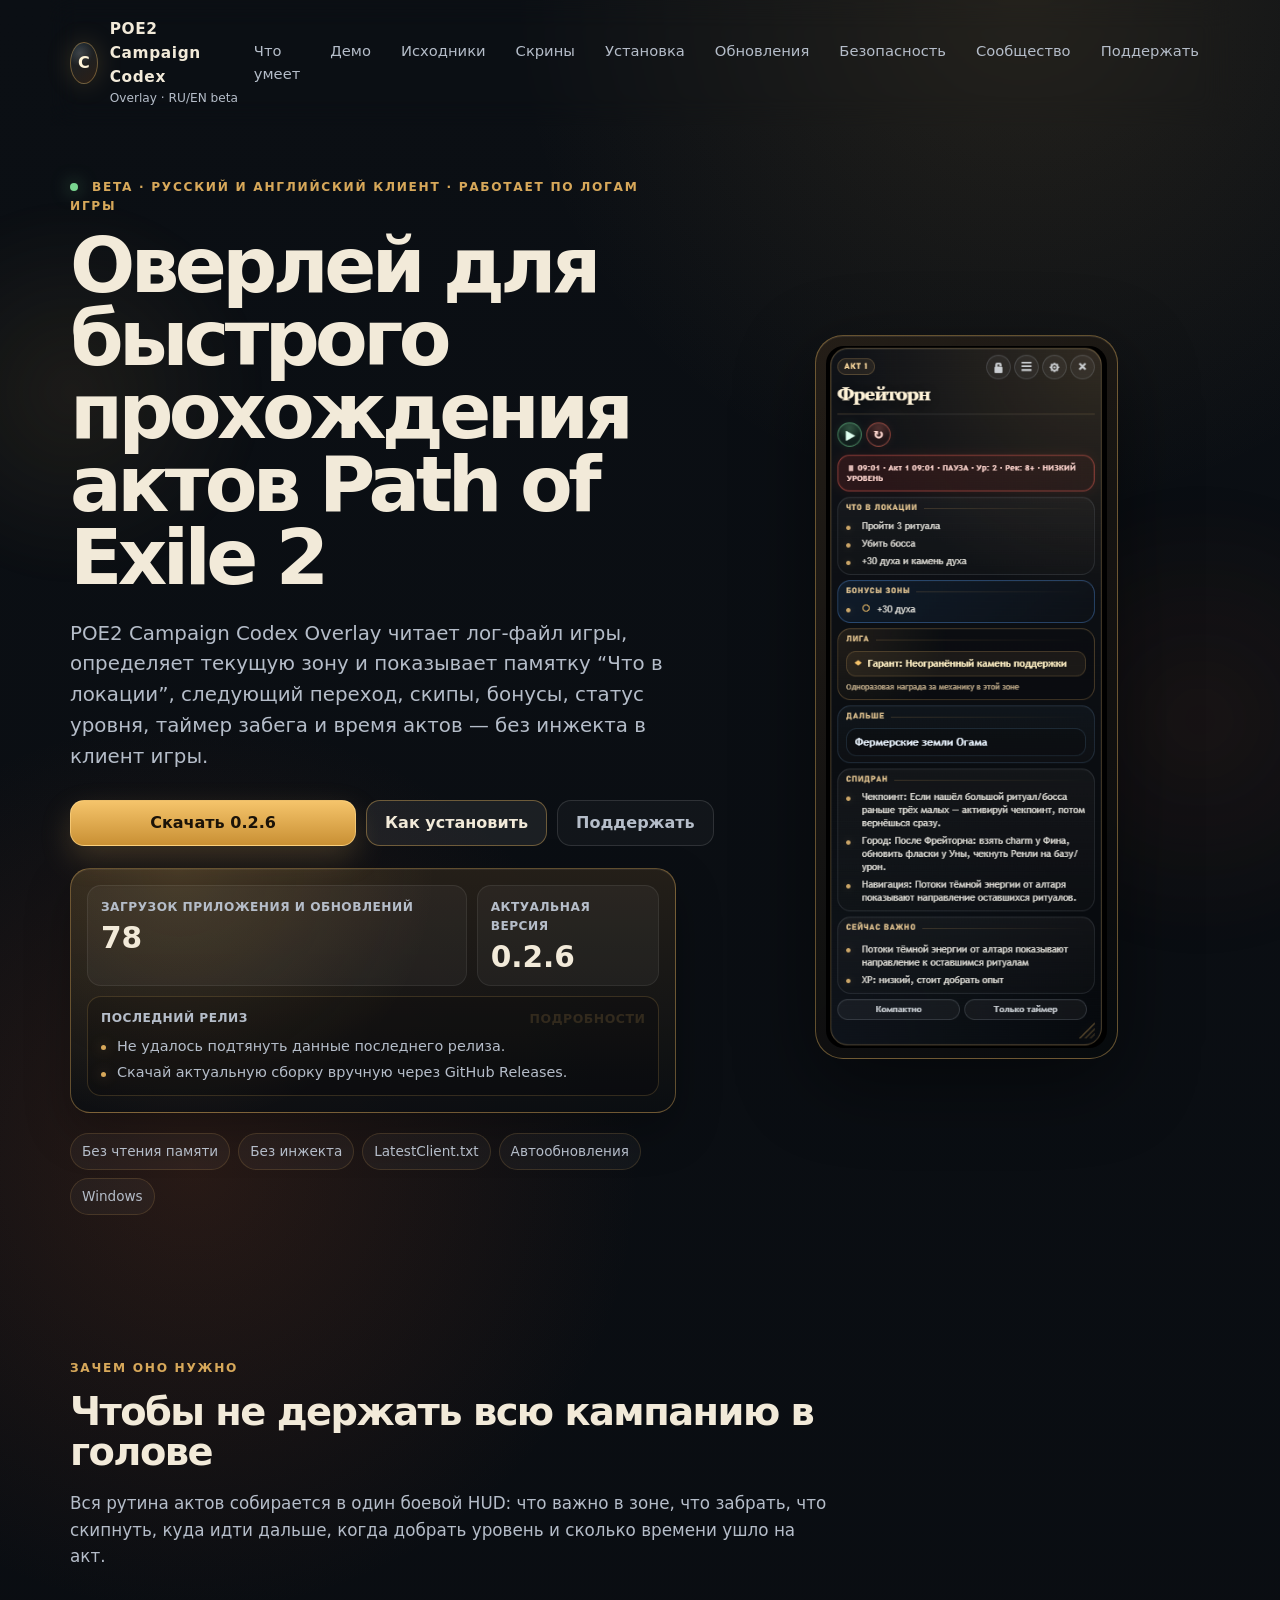
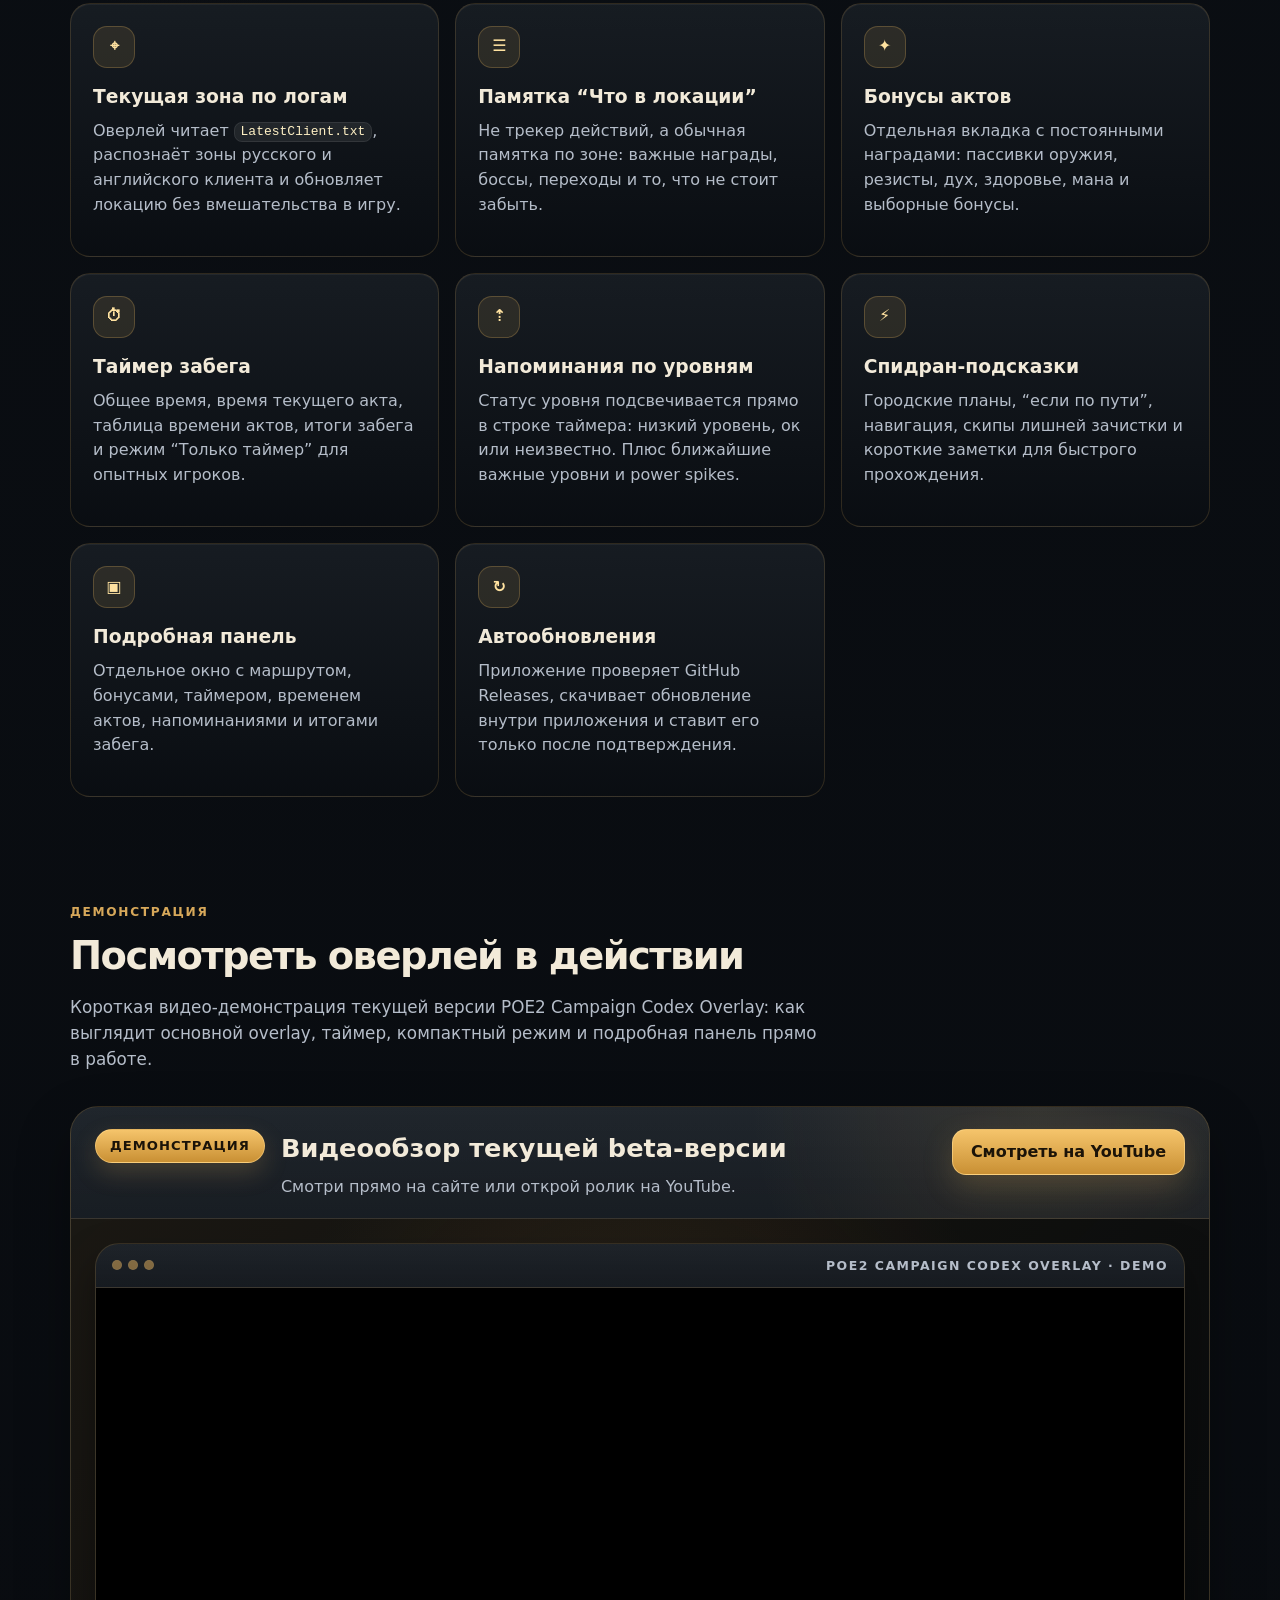
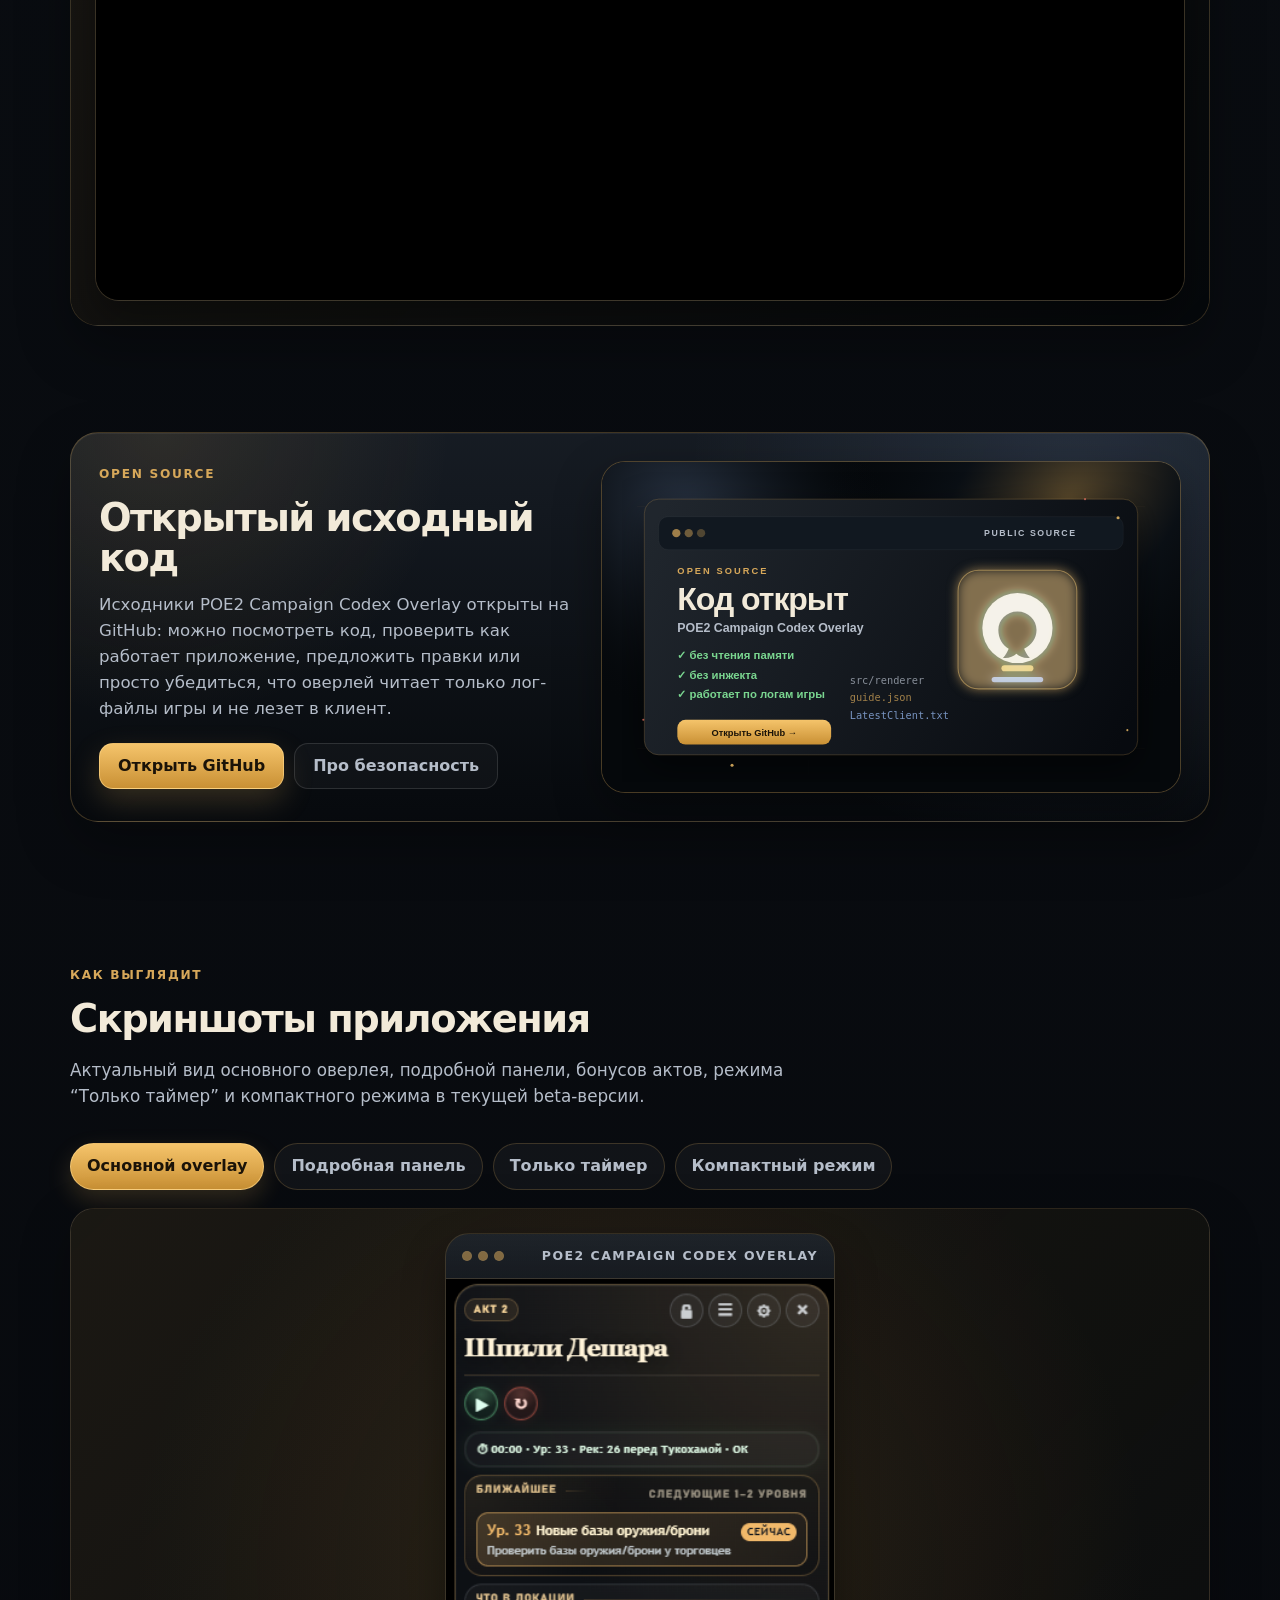
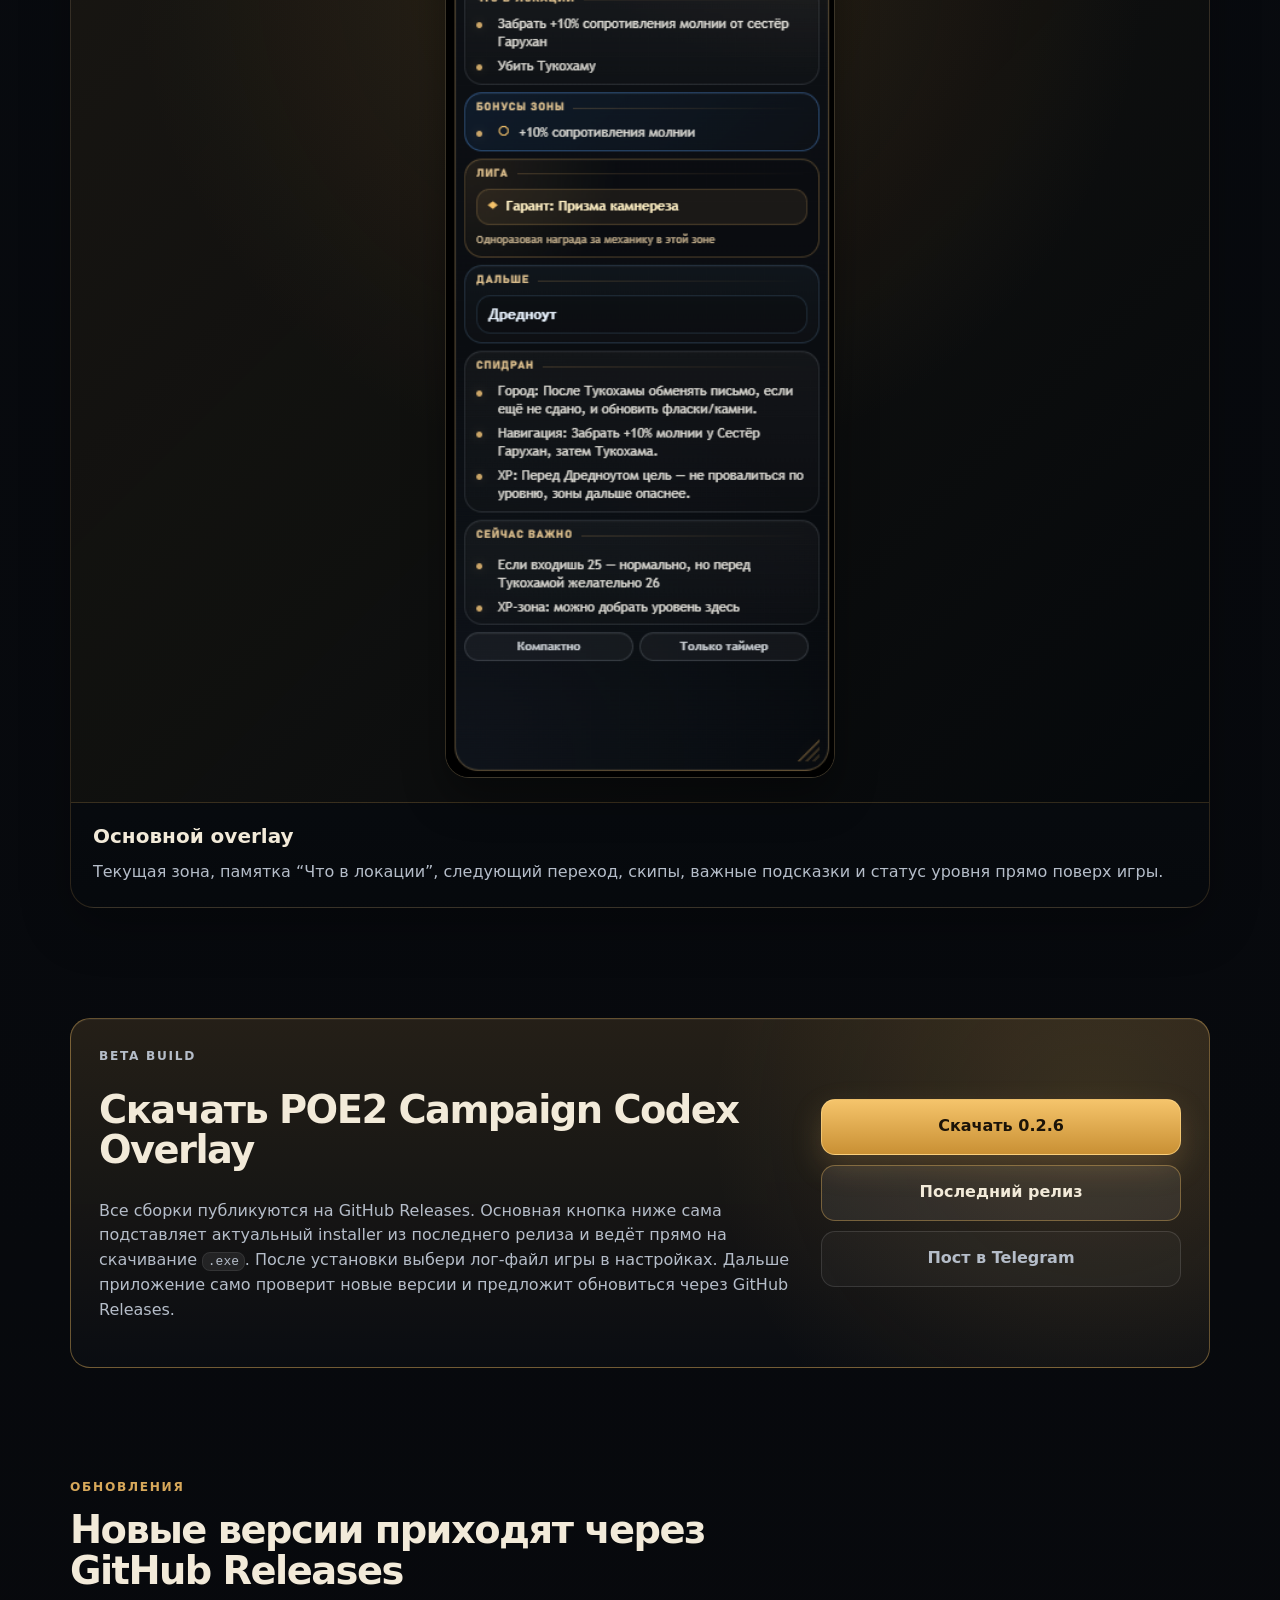
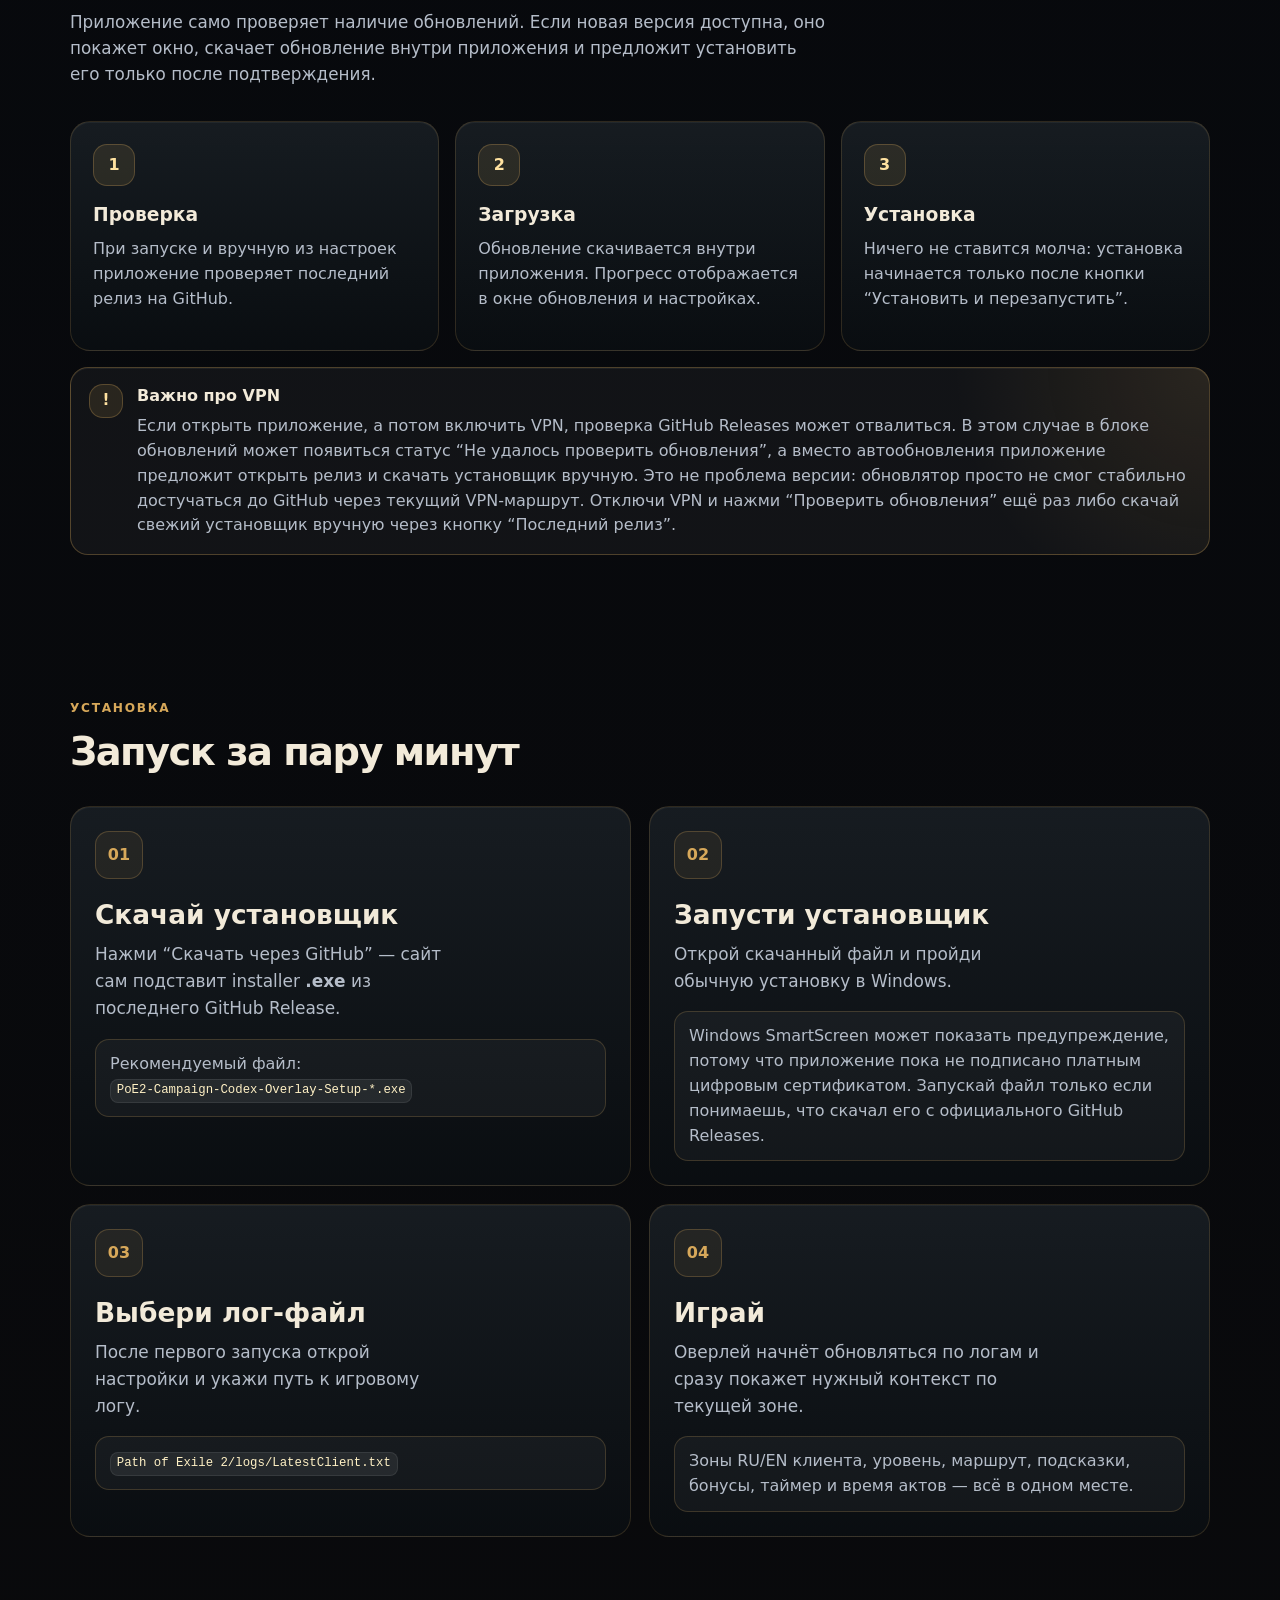
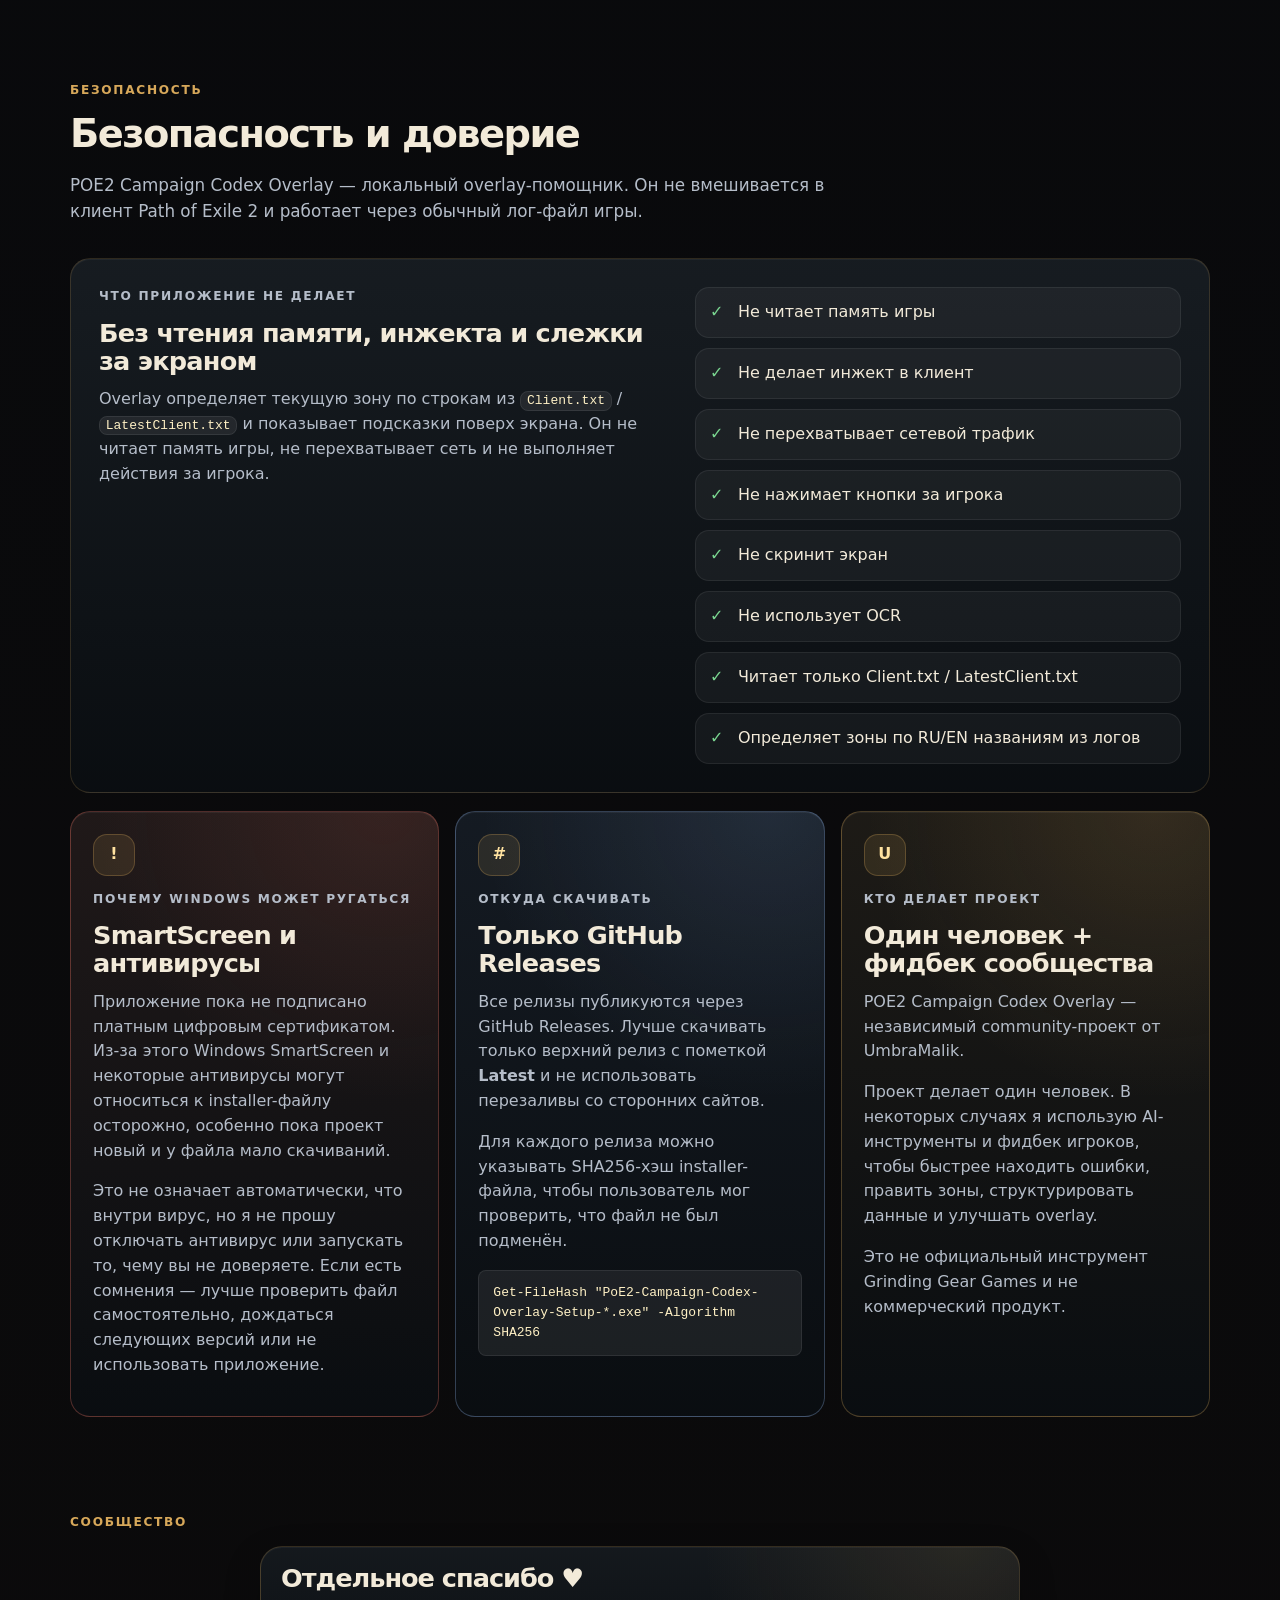
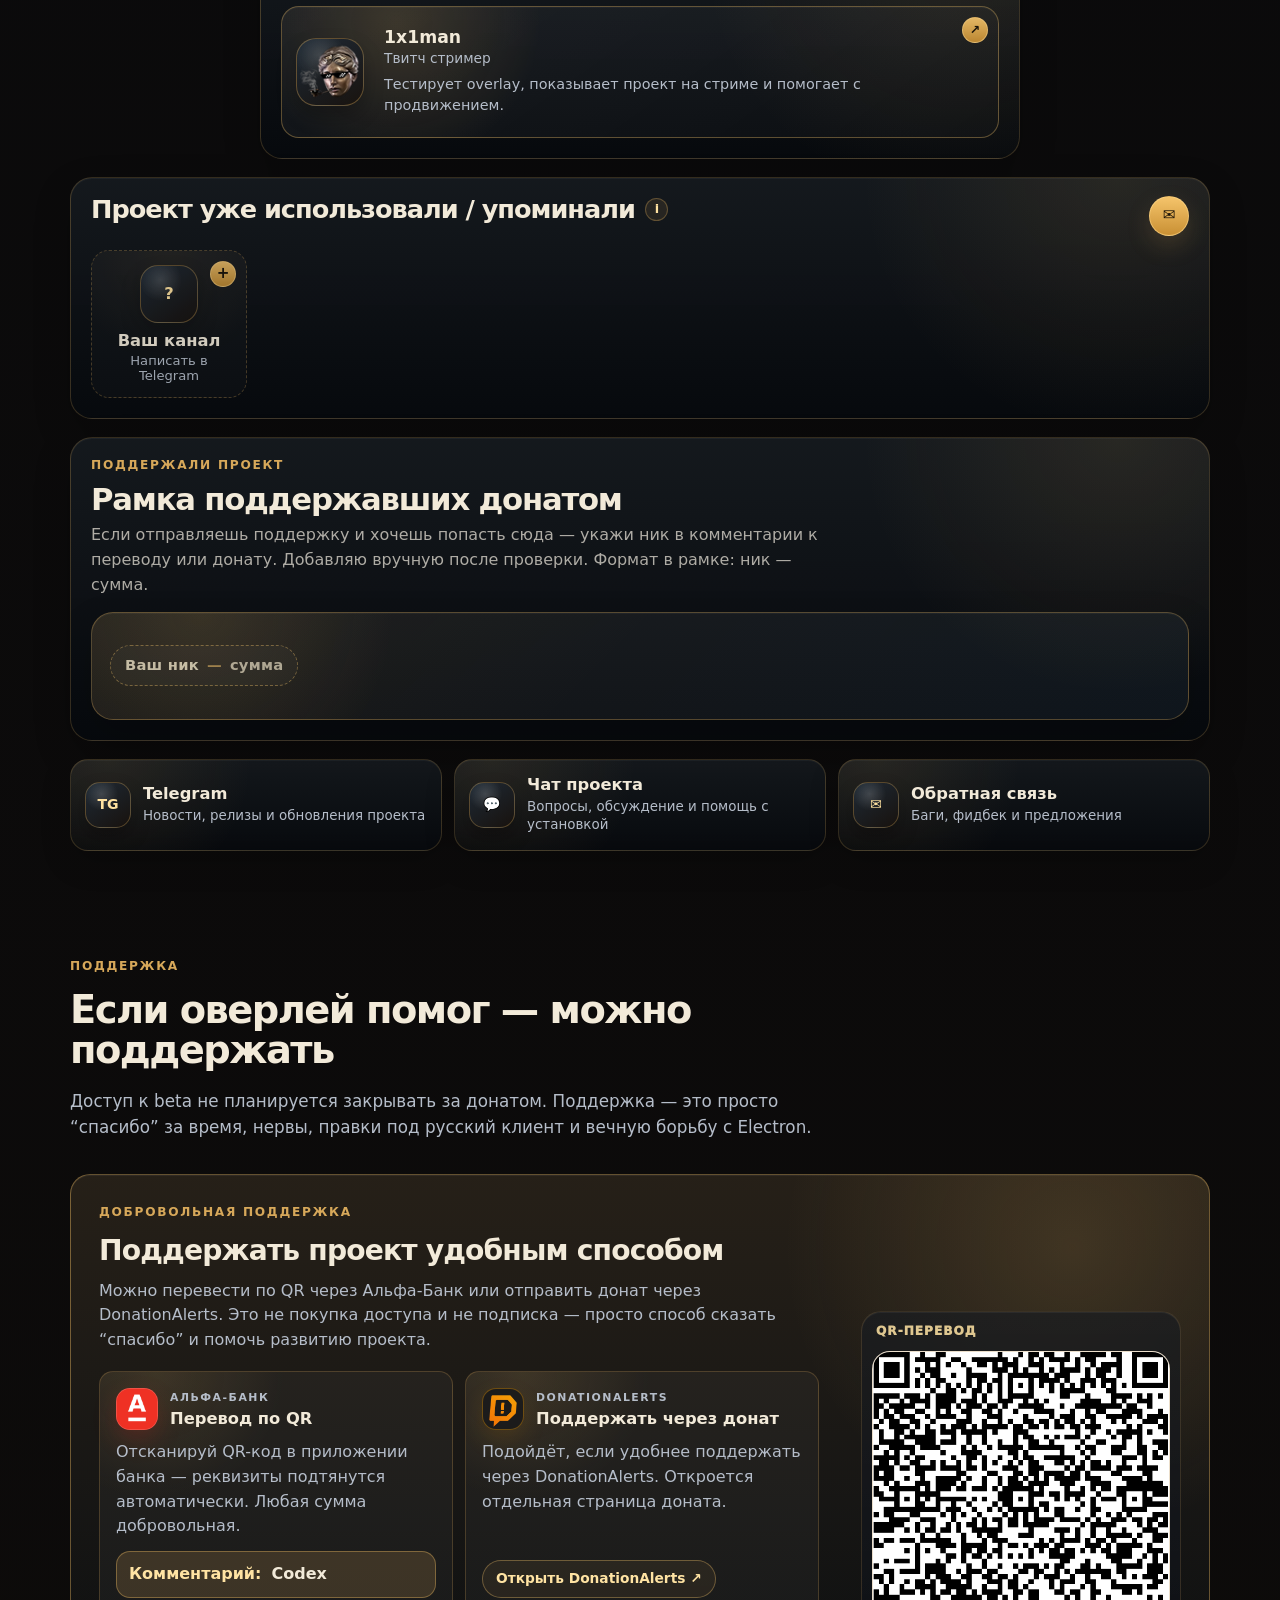
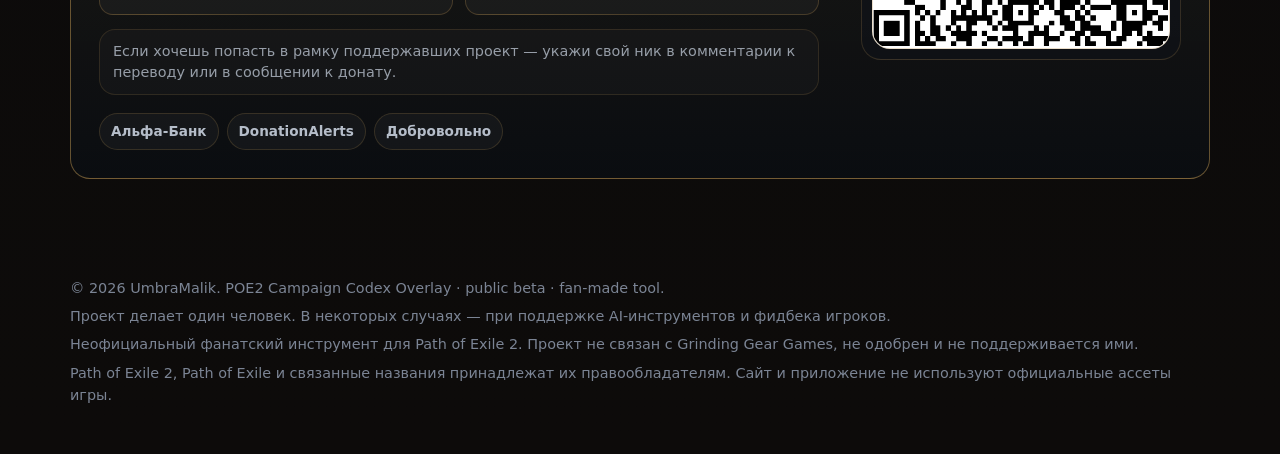
==== commit e5240f87: "Add files via upload" ====
--- a/index.html
+++ b/index.html
@@ -112,7 +112,7 @@
 
       <div class="hero-panel" aria-label="Реальный скриншот оверлея">
         <figure class="hero-shot-card">
-          <img src="./assets/screens/overlay-real-reference.png" alt="Реальный скриншот POE2 Campaign Codex Overlay в игре" loading="eager" />
+          <img src="./assets/screens/overlay-real-reference-full.png" alt="Реальный скриншот POE2 Campaign Codex Overlay в игре" loading="eager" />
         </figure>
       </div>
     </section>
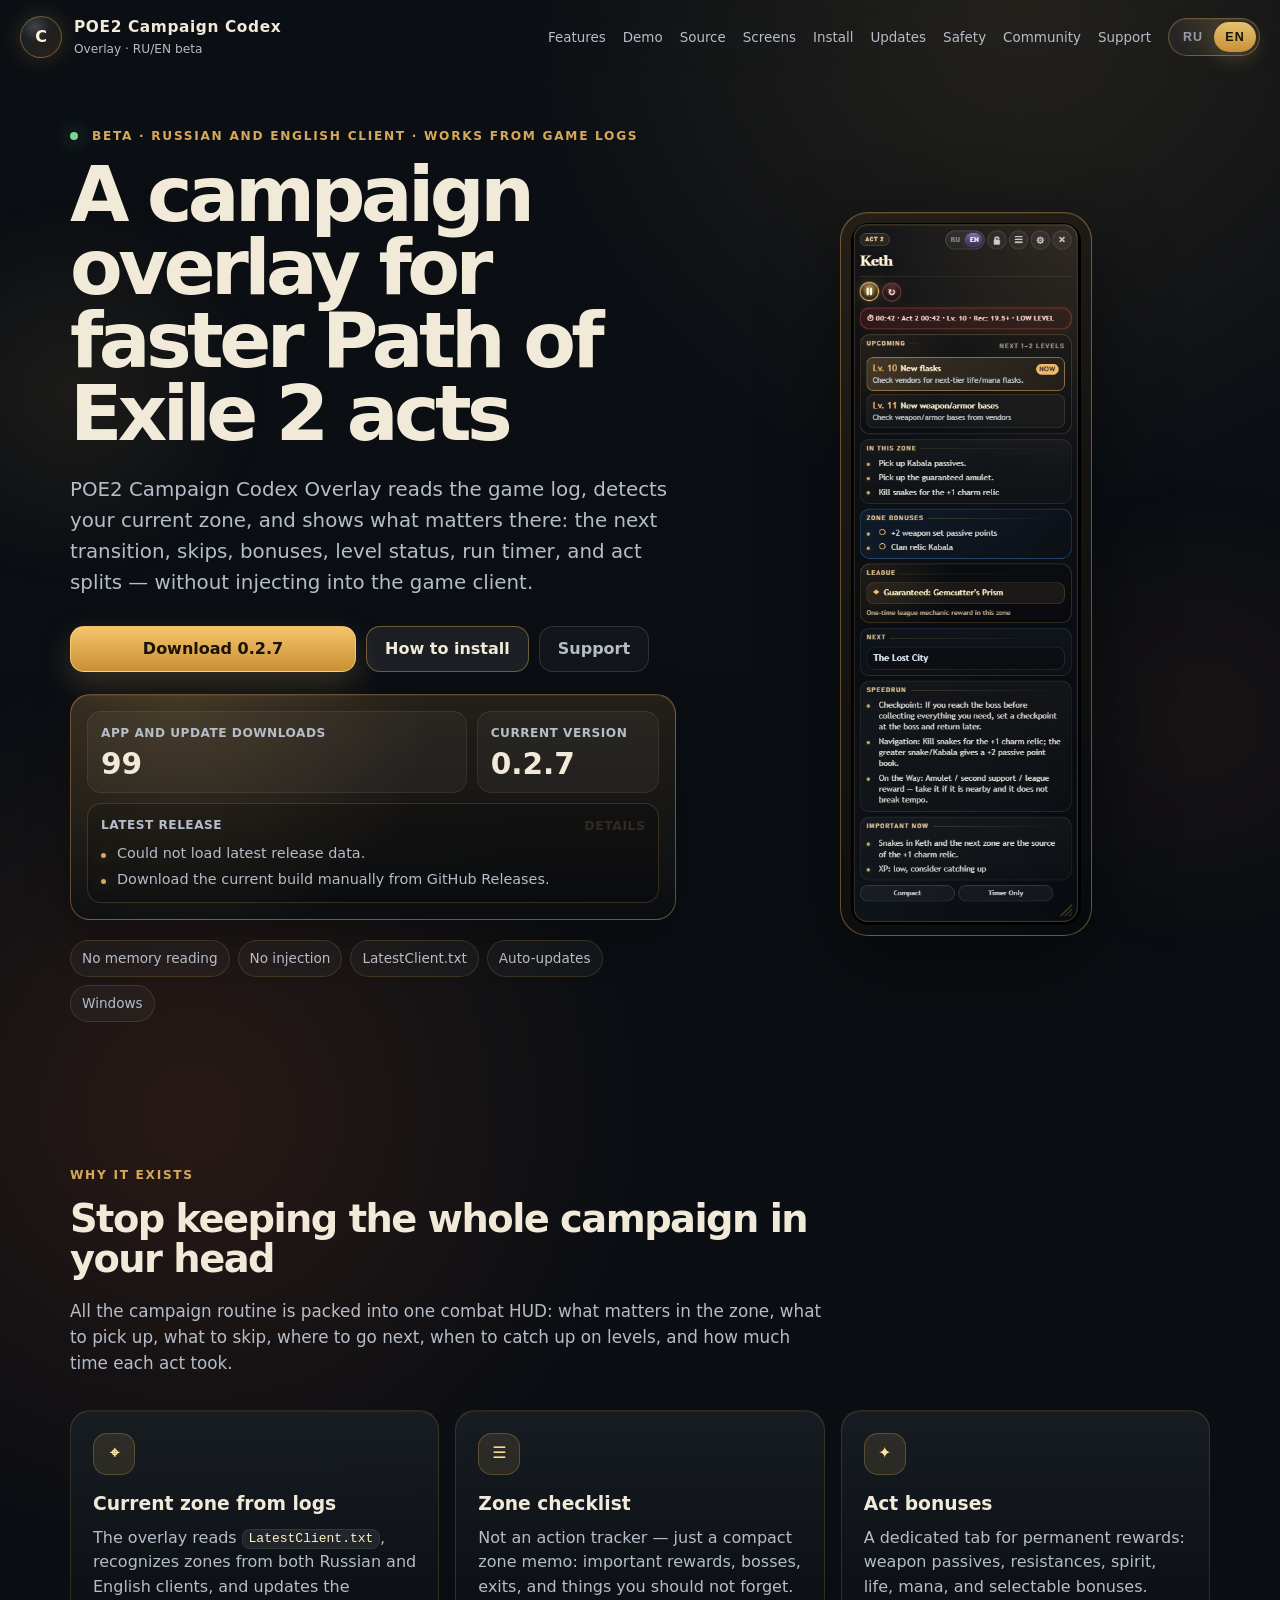
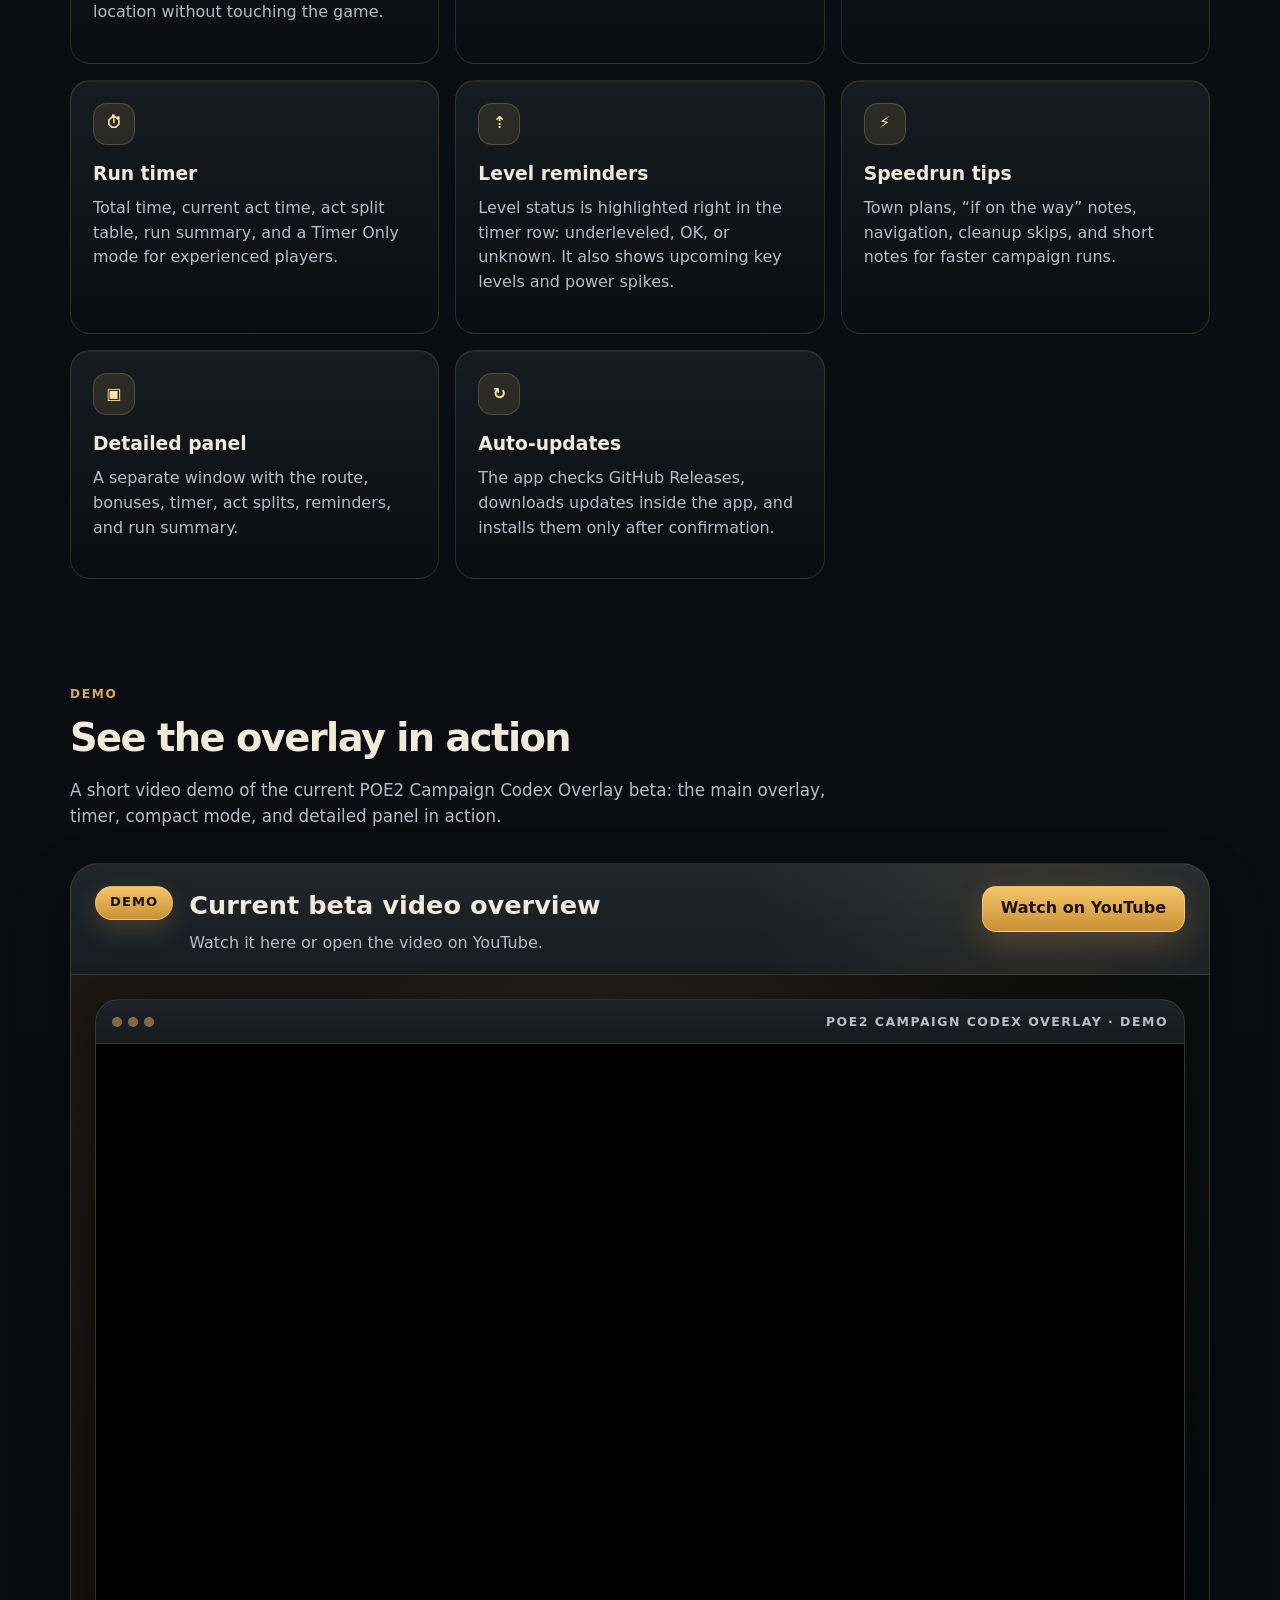
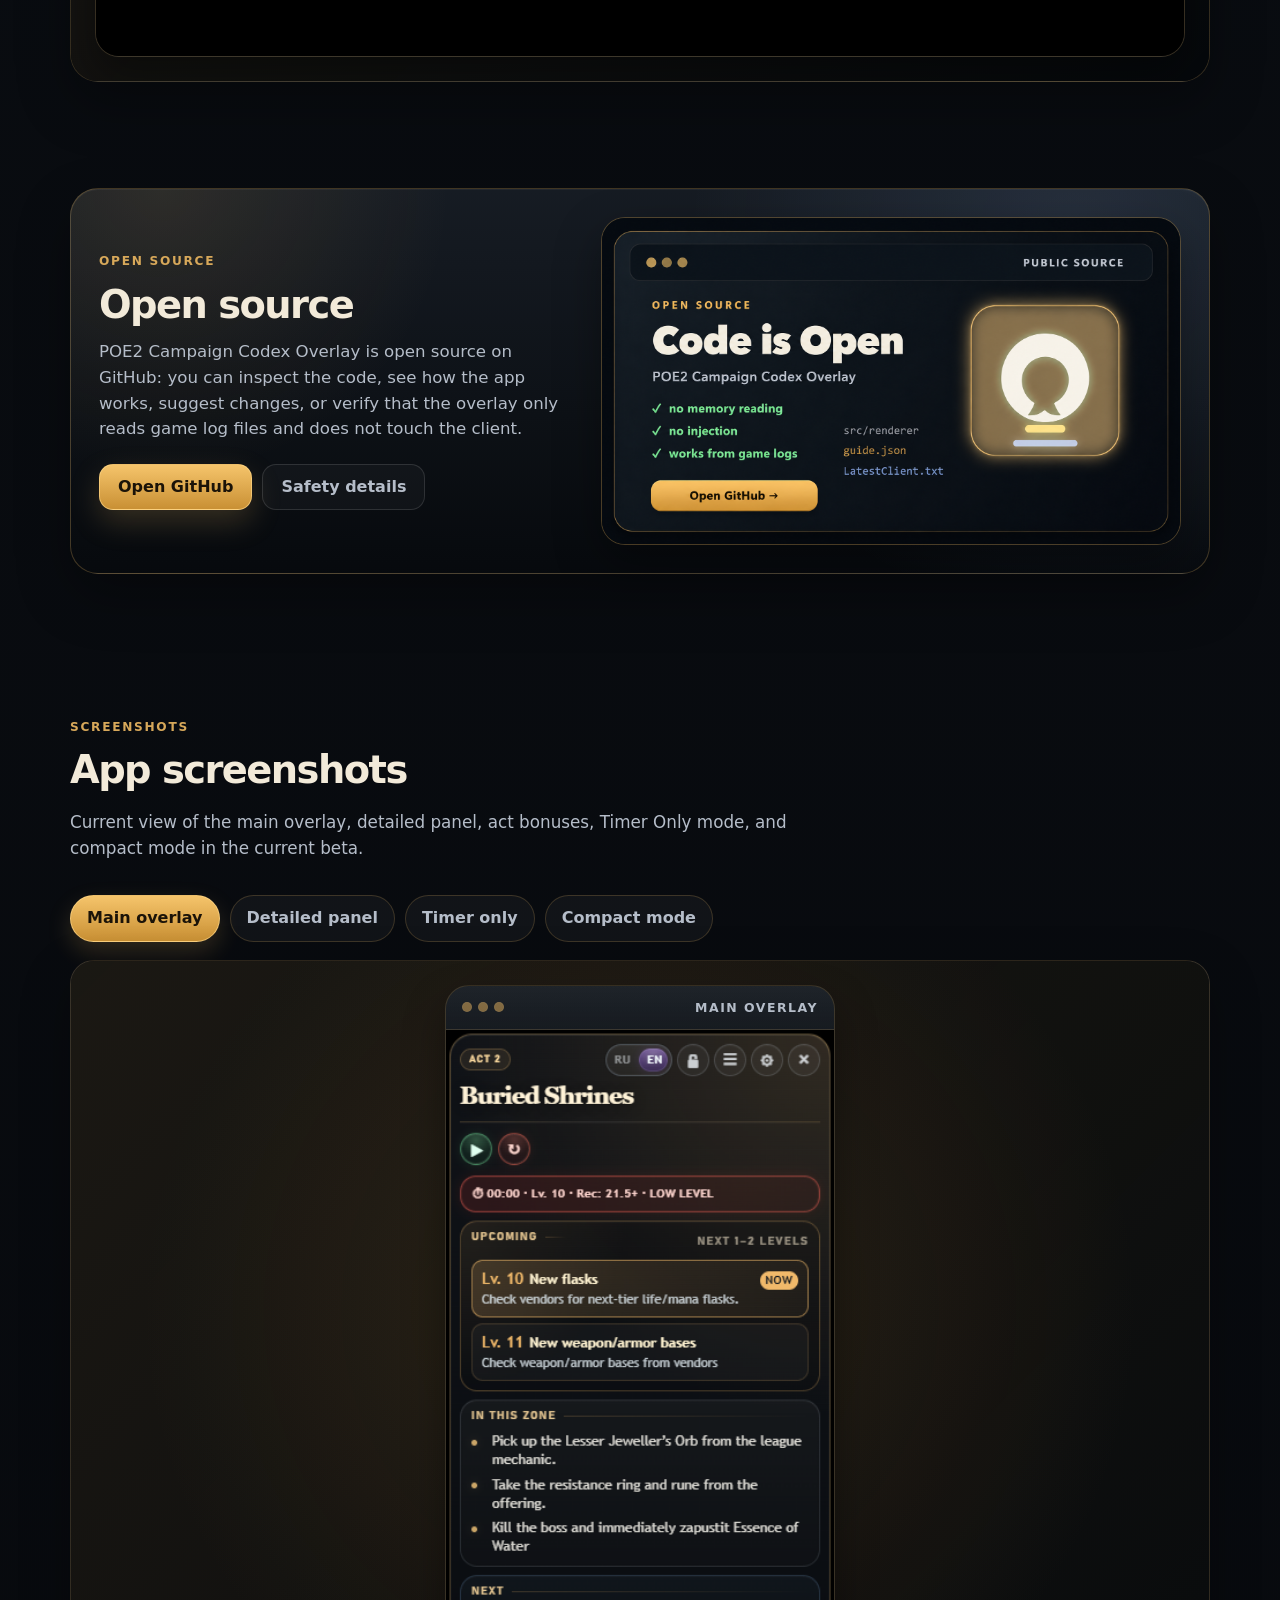
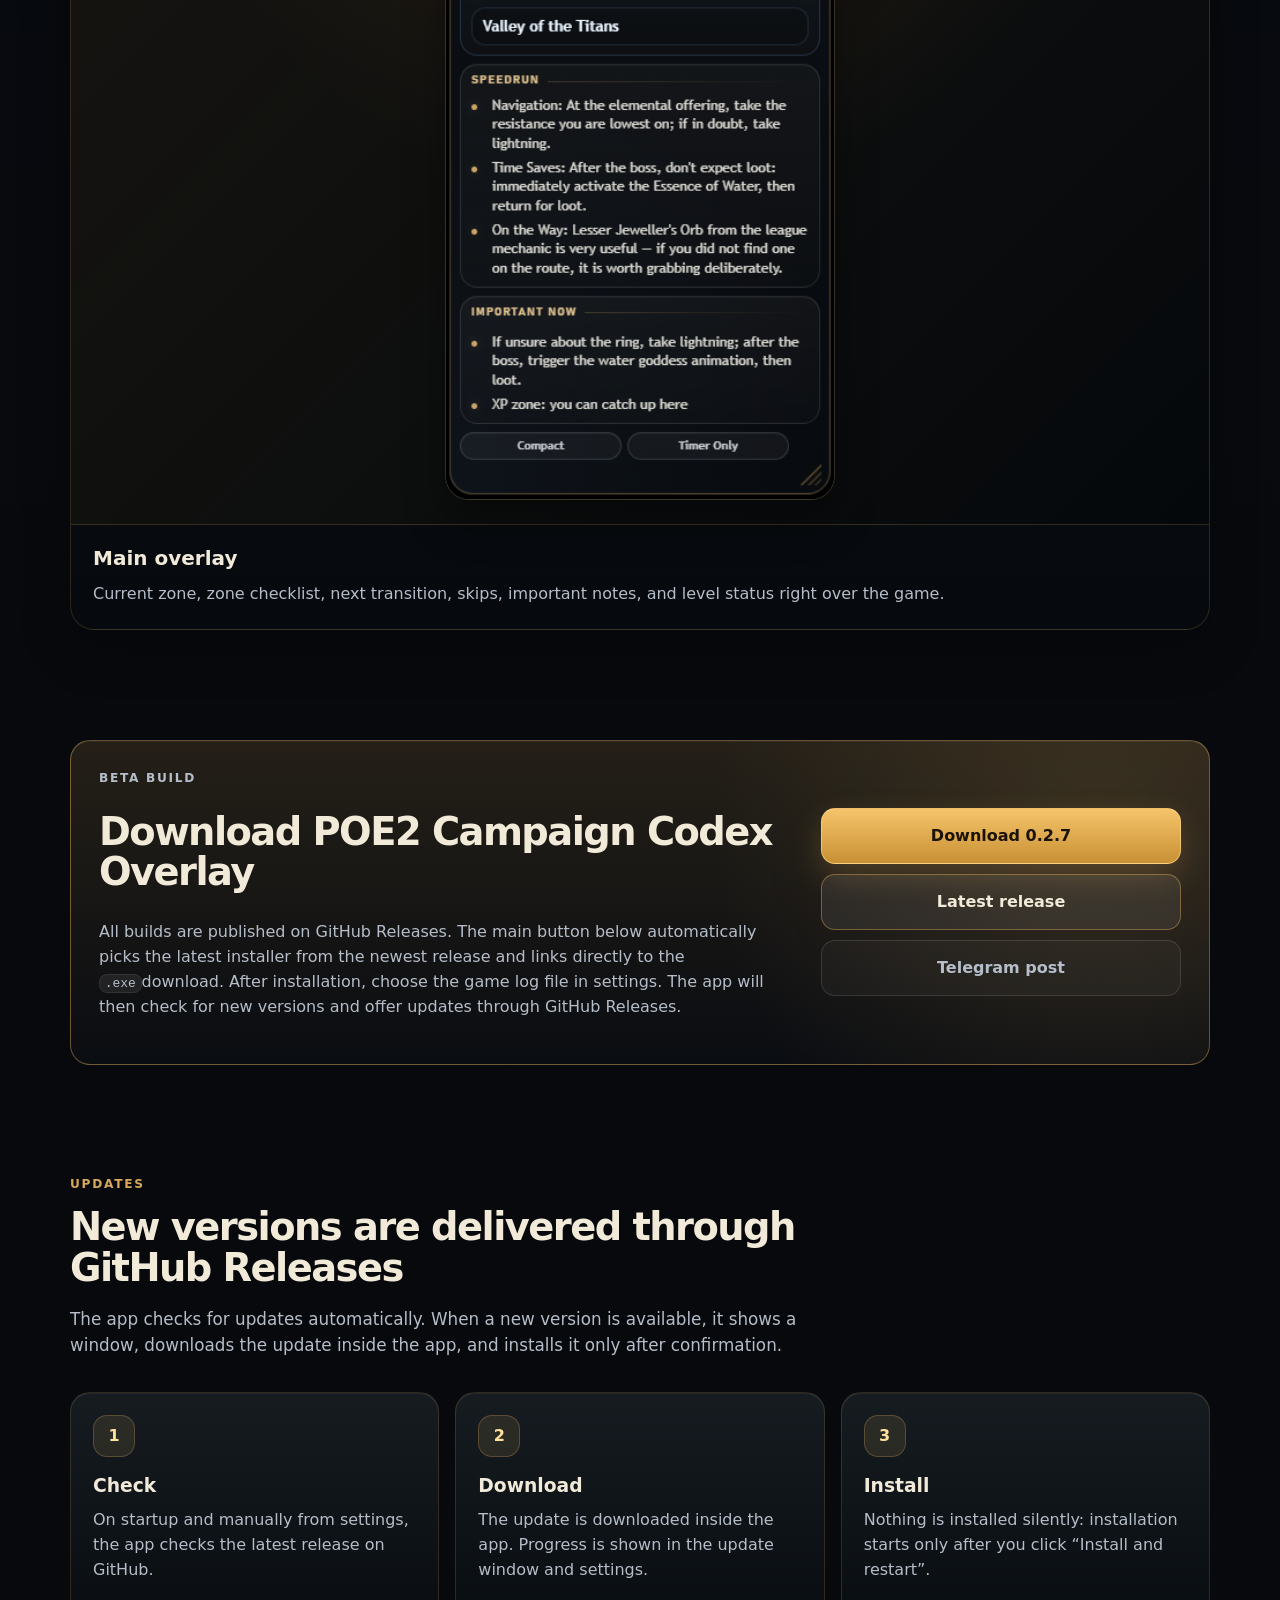
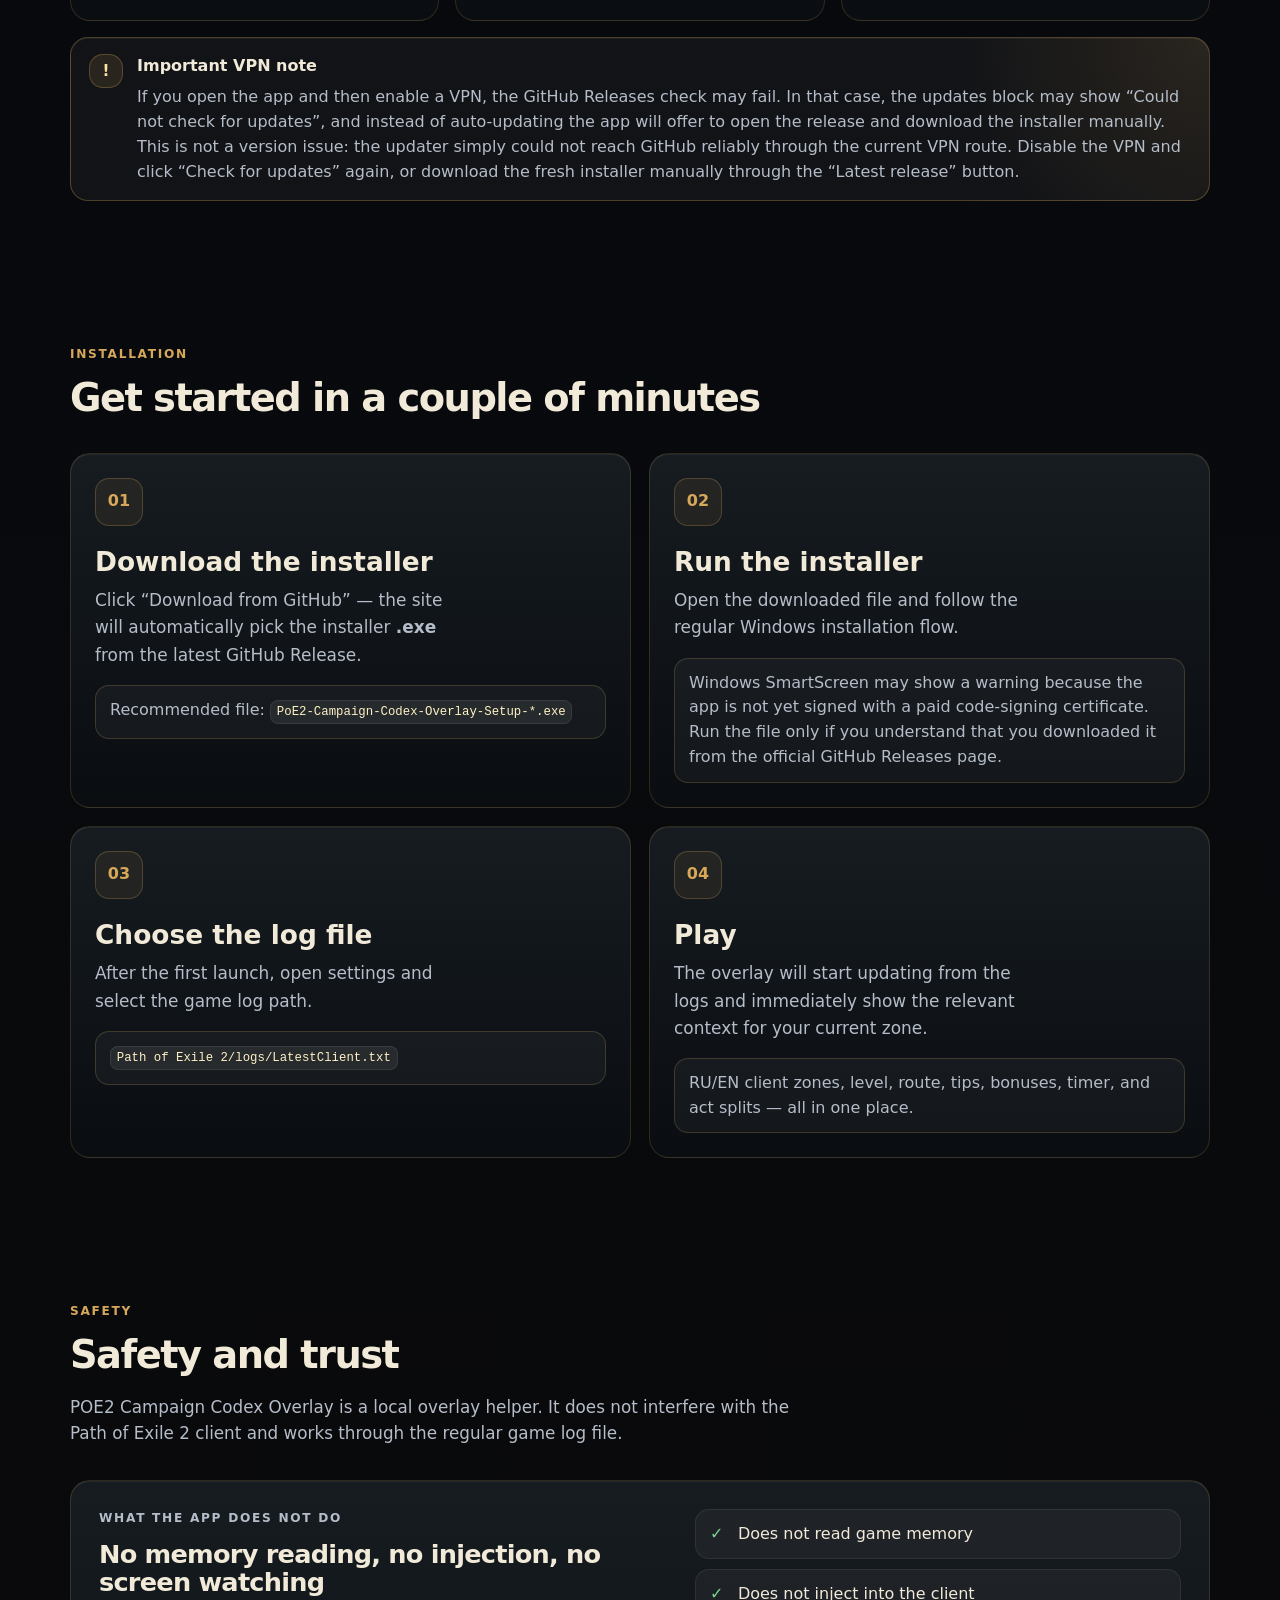
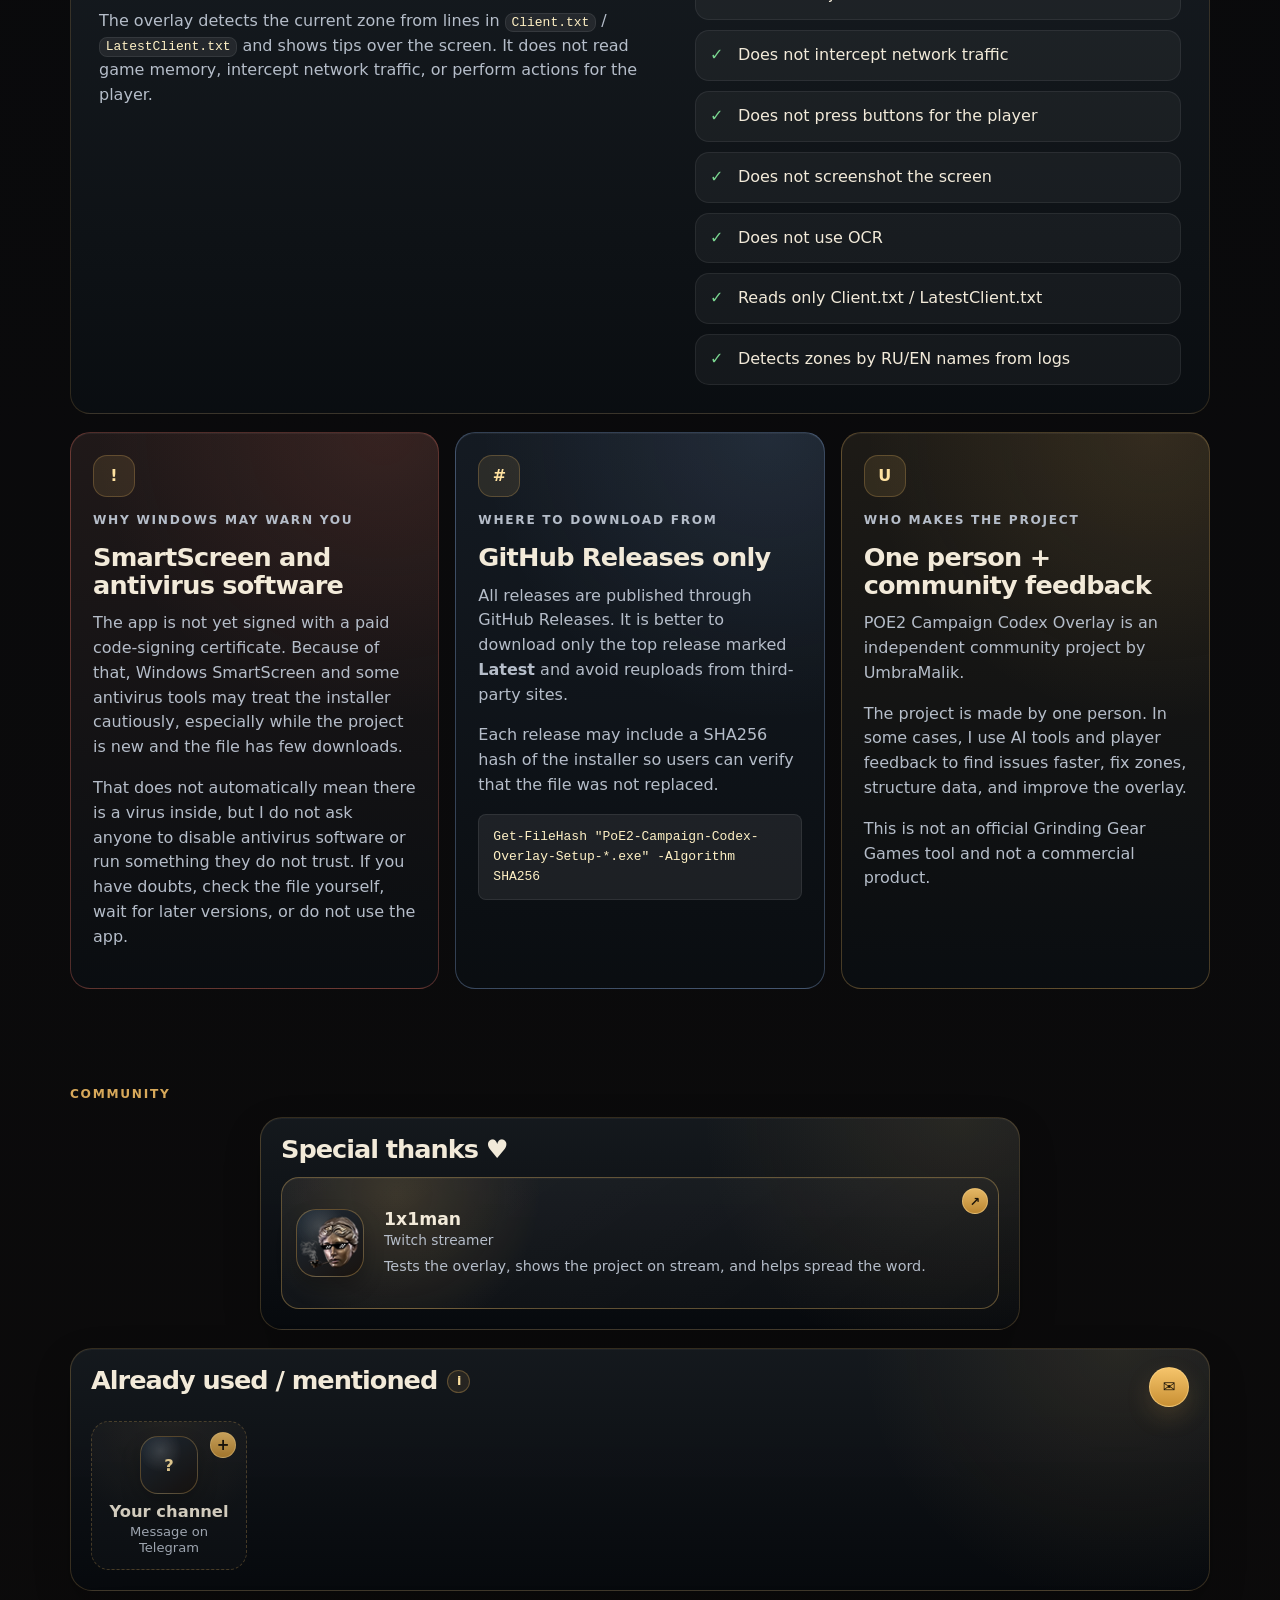
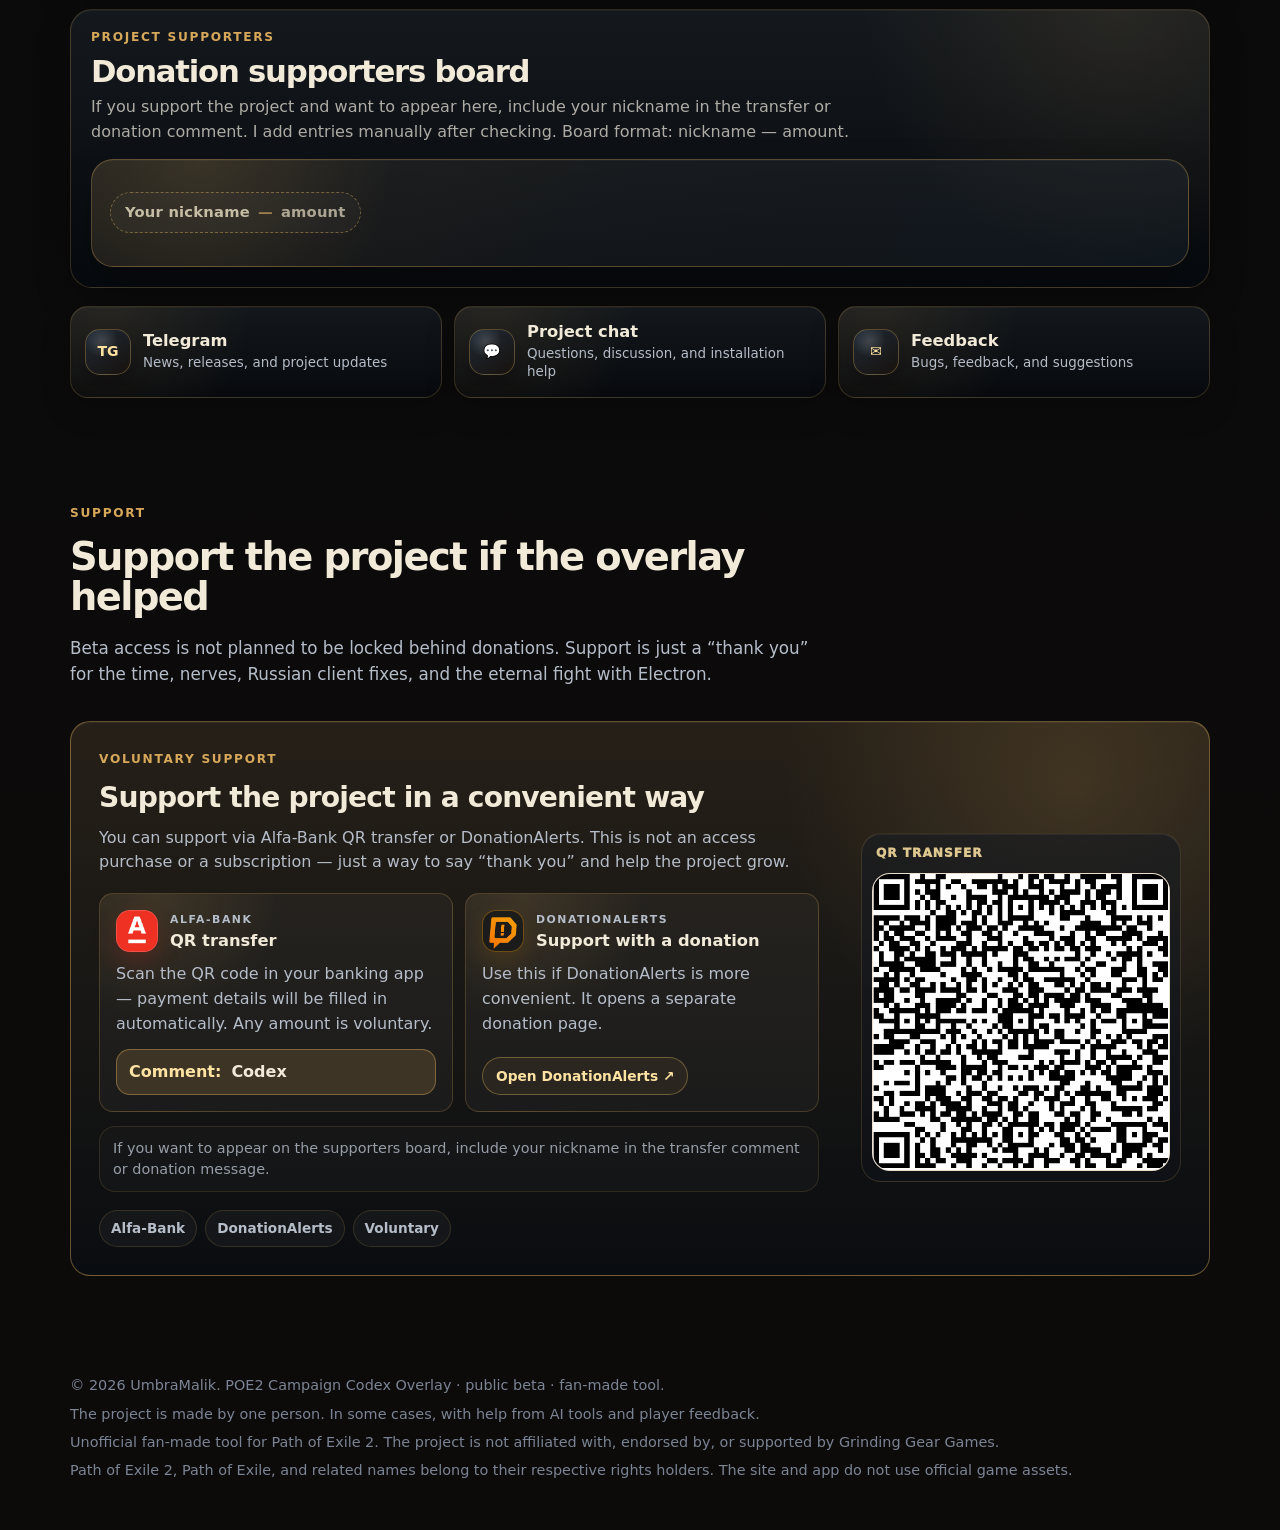
==== commit ecefd82e: "Add files via upload" ====
--- a/index.html
+++ b/index.html
@@ -39,17 +39,25 @@
       </span>
     </a>
 
-    <nav class="top-nav" aria-label="Навигация">
-      <a href="#features">Что умеет</a>
-      <a href="#demo">Демо</a>
-      <a href="#source">Исходники</a>
-      <a href="#screens">Скрины</a>
-      <a href="#install">Установка</a>
-      <a href="#updates">Обновления</a>
-      <a href="#safety">Безопасность</a>
-      <a href="#mentions">Сообщество</a>
-      <a href="#support">Поддержать</a>
-    </nav>
+    <div class="header-controls">
+      <nav class="top-nav" aria-label="Навигация">
+        <a href="#features">Что умеет</a>
+        <a href="#demo">Демо</a>
+        <a href="#source">Исходники</a>
+        <a href="#screens">Скрины</a>
+        <a href="#install">Установка</a>
+        <a href="#updates">Обновления</a>
+        <a href="#safety">Безопасность</a>
+        <a href="#mentions">Сообщество</a>
+        <a href="#support">Поддержать</a>
+      </nav>
+
+      <button class="language-toggle" type="button" data-language-toggle aria-label="Switch language" title="Switch language">
+        <span class="language-toggle-pill" aria-hidden="true"></span>
+        <span class="language-toggle-option" data-language-label="ru">RU</span>
+        <span class="language-toggle-option" data-language-label="en">EN</span>
+      </button>
+    </div>
   </header>
 
   <main id="top">
@@ -112,7 +120,7 @@
 
       <div class="hero-panel" aria-label="Реальный скриншот оверлея">
         <figure class="hero-shot-card">
-          <img src="./assets/screens/overlay-real-reference-full.png" alt="Реальный скриншот POE2 Campaign Codex Overlay в игре" loading="eager" />
+          <img src="./assets/screens/overlay-real-reference-full.png" data-image-ru="./assets/screens/overlay-real-reference-full.png" data-image-en="./assets/screens/en-hero-overlay.png" alt="Реальный скриншот POE2 Campaign Codex Overlay в игре" loading="eager" />
         </figure>
       </div>
     </section>
@@ -238,7 +246,7 @@
           rel="noopener noreferrer"
           aria-label="Открыть исходный код POE2 Campaign Codex Overlay на GitHub"
         >
-          <img src="./assets/open-source-github-card.svg" alt="POE2 Campaign Codex Overlay — открытый исходный код на GitHub" loading="lazy" />
+          <img src="./assets/open-source-github-card.svg" data-image-ru="./assets/open-source-github-card.svg" data-image-en="./assets/open-source-github-card-en.png" alt="POE2 Campaign Codex Overlay — открытый исходный код на GitHub" loading="lazy" />
         </a>
       </div>
     </section>
@@ -258,6 +266,8 @@
             role="tab"
             aria-selected="true"
             data-screen-image="./assets/screens/overlay-real-reference.png"
+            data-screen-image-ru="./assets/screens/overlay-real-reference.png"
+            data-screen-image-en="./assets/screens/en-overlay-main.png"
             data-screen-alt="Основной overlay: текущая зона, памятка Что в локации, следующий переход, скипы и статус уровня"
             data-screen-title="Основной overlay"
             data-screen-text="Текущая зона, памятка “Что в локации”, следующий переход, скипы, важные подсказки и статус уровня прямо поверх игры."
@@ -271,6 +281,8 @@
             role="tab"
             aria-selected="false"
             data-screen-image="./assets/screens/companion-panel-reference.png"
+            data-screen-image-ru="./assets/screens/companion-panel-reference.png"
+            data-screen-image-en="./assets/screens/en-companion-panel.png"
             data-screen-alt="Подробная панель: маршрут, бонусы, таймер, напоминания и итоги забега"
             data-screen-title="Подробная панель"
             data-screen-text="Отдельное окно с маршрутом, бонусами, таймером, временем актов, напоминаниями и итогами забега — когда нужен весь контекст сразу."
@@ -284,6 +296,8 @@
             role="tab"
             aria-selected="false"
             data-screen-image="./assets/screens/timer-mode-reference.png"
+            data-screen-image-ru="./assets/screens/timer-mode-reference.png"
+            data-screen-image-en="./assets/screens/en-timer-mode.png"
             data-screen-alt="Режим только таймер: вид с таймером, уровнем и следующим переходом"
             data-screen-title="Режим “только таймер”"
             data-screen-text="Режим для тех, кто хочет держать на экране таймер, уровень и ближайший переход без подробной панели."
@@ -297,6 +311,8 @@
             role="tab"
             aria-selected="false"
             data-screen-image="./assets/screens/compact-mode-reference.png"
+            data-screen-image-ru="./assets/screens/compact-mode-reference.png"
+            data-screen-image-en="./assets/screens/en-compact-mode.png"
             data-screen-alt="Компактный режим: узкая панель с общим временем, актом, уровнем и рекомендацией"
             data-screen-title="Компактный режим"
             data-screen-text="Самый компактный вариант: узкая панель с ключевой информацией для тех, кому нужен минимум визуального шума."
@@ -320,6 +336,8 @@
                   id="screen-preview-image"
                   class="screen-preview-image"
                   src="./assets/screens/overlay-real-reference.png"
+                  data-image-ru="./assets/screens/overlay-real-reference.png"
+                  data-image-en="./assets/screens/en-overlay-main.png"
                   alt="Основной overlay: текущая зона, памятка Что в локации, следующий переход, скипы и статус уровня"
                   loading="lazy"
                 />
--- a/styles.css
+++ b/styles.css
@@ -81,12 +81,13 @@
   position: sticky;
   top: 0;
   z-index: 20;
-  max-width: 1180px;
+  max-width: 1320px;
   margin: 0 auto;
-  padding: 18px 20px;
+  padding: 16px 20px;
   display: flex;
   align-items: center;
   justify-content: space-between;
+  gap: 18px;
   backdrop-filter: blur(14px);
 }
 
@@ -94,6 +95,7 @@
   display: inline-flex;
   align-items: center;
   gap: 12px;
+  flex: 0 0 auto;
 }
 
 .brand-mark {
@@ -125,14 +127,19 @@
 
 .top-nav {
   display: flex;
-  gap: 8px;
-  color: var(--muted);
-  font-size: 0.92rem;
+  justify-content: flex-end;
+  flex-wrap: nowrap;
+  gap: 3px;
+  color: var(--muted);
+  font-size: 0.84rem;
+  min-width: 0;
 }
 
 .top-nav a {
-  padding: 8px 11px;
+  padding: 7px 7px;
   border-radius: 999px;
+  white-space: nowrap;
+  line-height: 1;
 }
 
 .top-nav a:hover {
@@ -2427,3 +2434,129 @@
     margin-top: 6px;
   }
 }
+
+/* Language switcher */
+.header-controls {
+  display: flex;
+  align-items: center;
+  justify-content: flex-end;
+  gap: 10px;
+  min-width: 0;
+  flex: 1 1 auto;
+}
+
+.language-toggle {
+  position: relative;
+  isolation: isolate;
+  width: 92px;
+  min-width: 92px;
+  height: 38px;
+  display: inline-grid;
+  grid-template-columns: 1fr 1fr;
+  align-items: center;
+  padding: 3px;
+  border: 1px solid rgba(215, 168, 90, 0.38);
+  border-radius: 999px;
+  color: var(--muted);
+  background:
+    radial-gradient(circle at 50% 0%, rgba(245, 196, 107, 0.12), transparent 75%),
+    rgba(255, 255, 255, 0.045);
+  box-shadow: inset 0 1px 0 rgba(255, 255, 255, 0.06);
+  cursor: pointer;
+  transition: border-color 0.2s ease, box-shadow 0.2s ease, background 0.2s ease, transform 0.2s ease;
+}
+
+.language-toggle:hover {
+  transform: translateY(-1px);
+  border-color: rgba(245, 196, 107, 0.72);
+  box-shadow: 0 0 24px rgba(215, 168, 90, 0.18), inset 0 1px 0 rgba(255, 255, 255, 0.08);
+}
+
+.language-toggle-pill {
+  position: absolute;
+  z-index: -1;
+  top: 3px;
+  left: 3px;
+  width: calc(50% - 3px);
+  height: calc(100% - 6px);
+  border-radius: 999px;
+  background: linear-gradient(180deg, rgba(245, 196, 107, 0.98), rgba(191, 128, 43, 0.98));
+  box-shadow: 0 8px 20px rgba(215, 168, 90, 0.23);
+  transition: transform 0.22s ease, background 0.22s ease, box-shadow 0.22s ease;
+}
+
+.language-toggle-option {
+  position: relative;
+  z-index: 1;
+  display: grid;
+  place-items: center;
+  height: 100%;
+  border-radius: 999px;
+  font-size: 0.78rem;
+  font-weight: 900;
+  letter-spacing: 0.08em;
+  transition: color 0.2s ease, opacity 0.2s ease;
+}
+
+html[data-lang="ru"] .language-toggle [data-language-label="ru"],
+html[data-lang="en"] .language-toggle [data-language-label="en"] {
+  color: #1b1308;
+  opacity: 1;
+}
+
+html[data-lang="ru"] .language-toggle [data-language-label="en"],
+html[data-lang="en"] .language-toggle [data-language-label="ru"] {
+  color: var(--muted);
+  opacity: 0.78;
+}
+
+html[data-lang="en"] .language-toggle-pill {
+  transform: translateX(100%);
+  background: linear-gradient(180deg, #e2c16e, #c89138);
+}
+
+html[data-lang="ru"] .language-toggle:hover {
+  box-shadow: 0 0 24px rgba(159, 196, 255, 0.18), inset 0 1px 0 rgba(255, 255, 255, 0.08);
+}
+
+html[data-lang="en"] .language-toggle:hover {
+  box-shadow: 0 0 24px rgba(215, 168, 90, 0.22), inset 0 1px 0 rgba(255, 255, 255, 0.08);
+}
+
+@media (max-width: 1120px) {
+  .site-header {
+    max-width: 100%;
+  }
+
+  .top-nav {
+    font-size: 0.78rem;
+    gap: 1px;
+  }
+
+  .top-nav a {
+    padding-inline: 5px;
+  }
+}
+
+@media (max-width: 1040px) {
+  .top-nav {
+    display: none;
+  }
+}
+
+@media (max-width: 900px) {
+  .header-controls {
+    align-self: flex-end;
+  }
+}
+
+@media (max-width: 520px) {
+  .site-header {
+    flex-wrap: wrap;
+  }
+
+  .header-controls {
+    width: 100%;
+    justify-content: flex-start;
+  }
+}
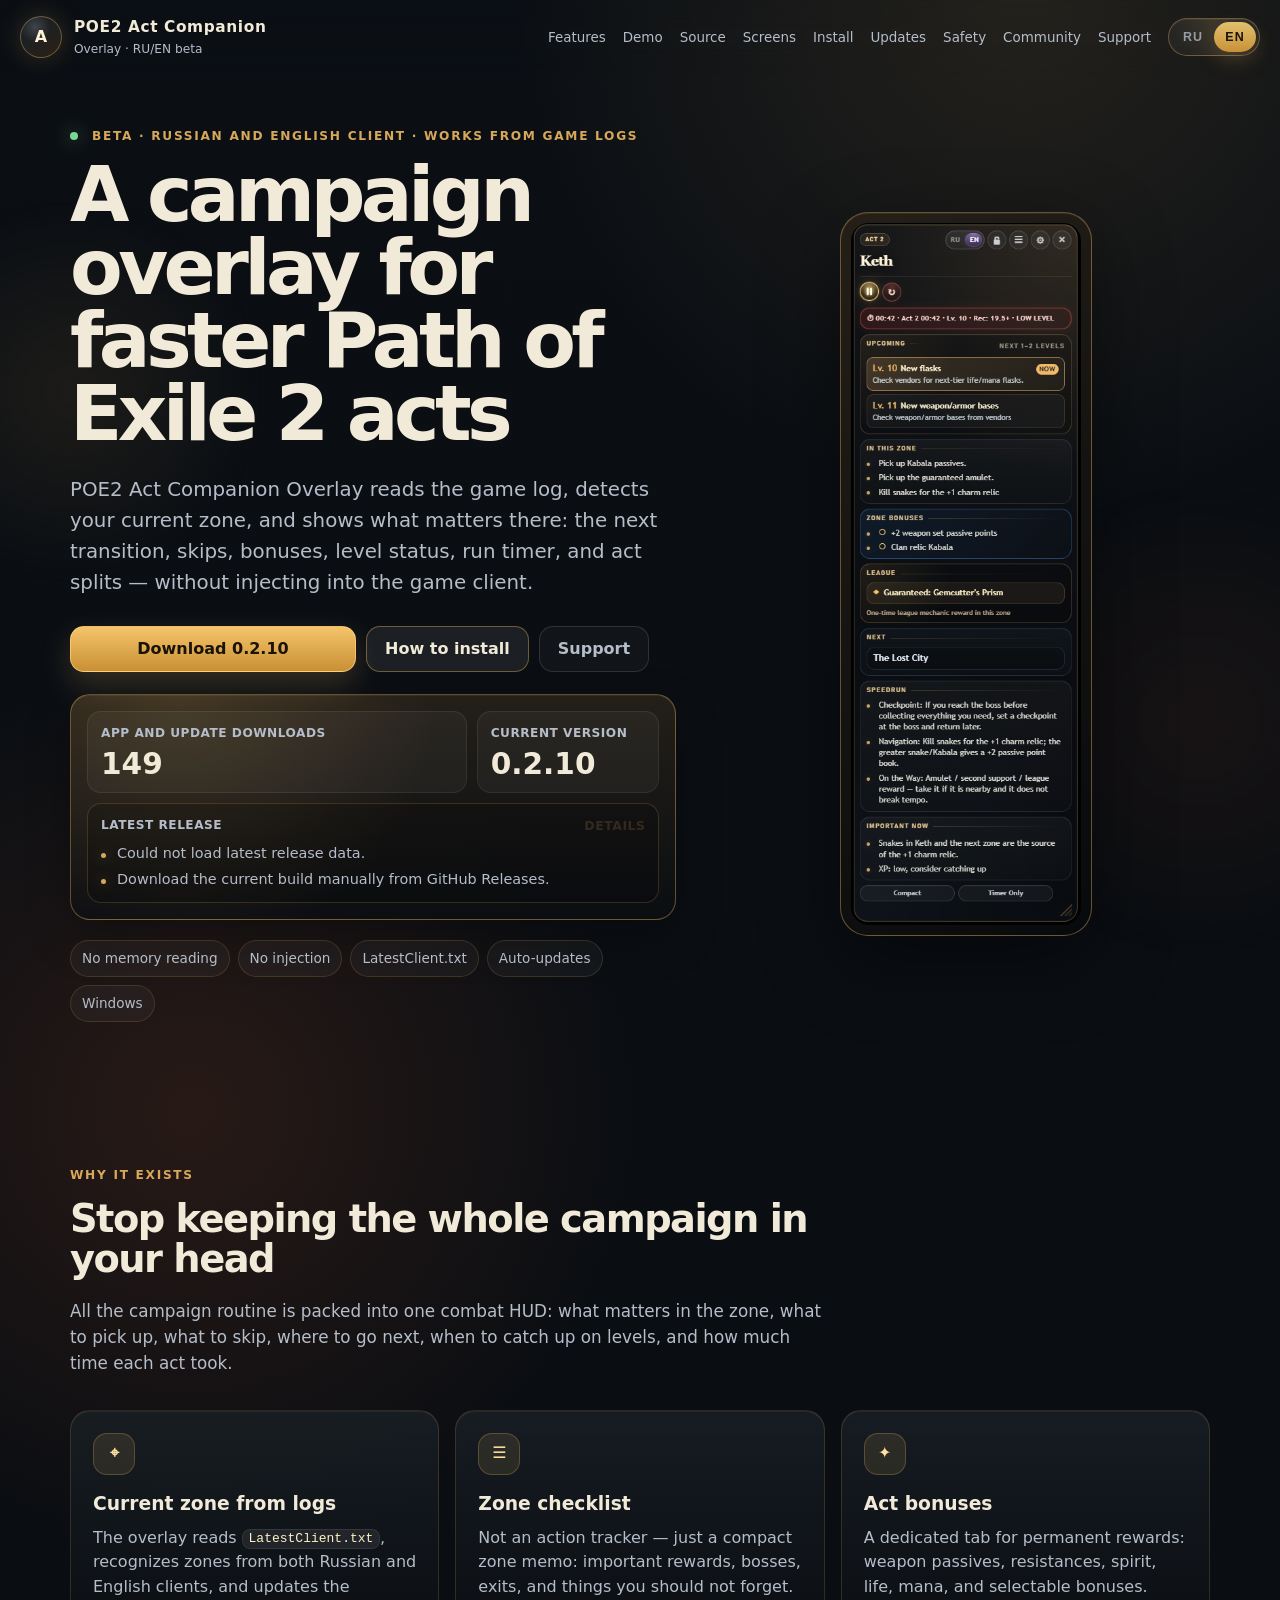
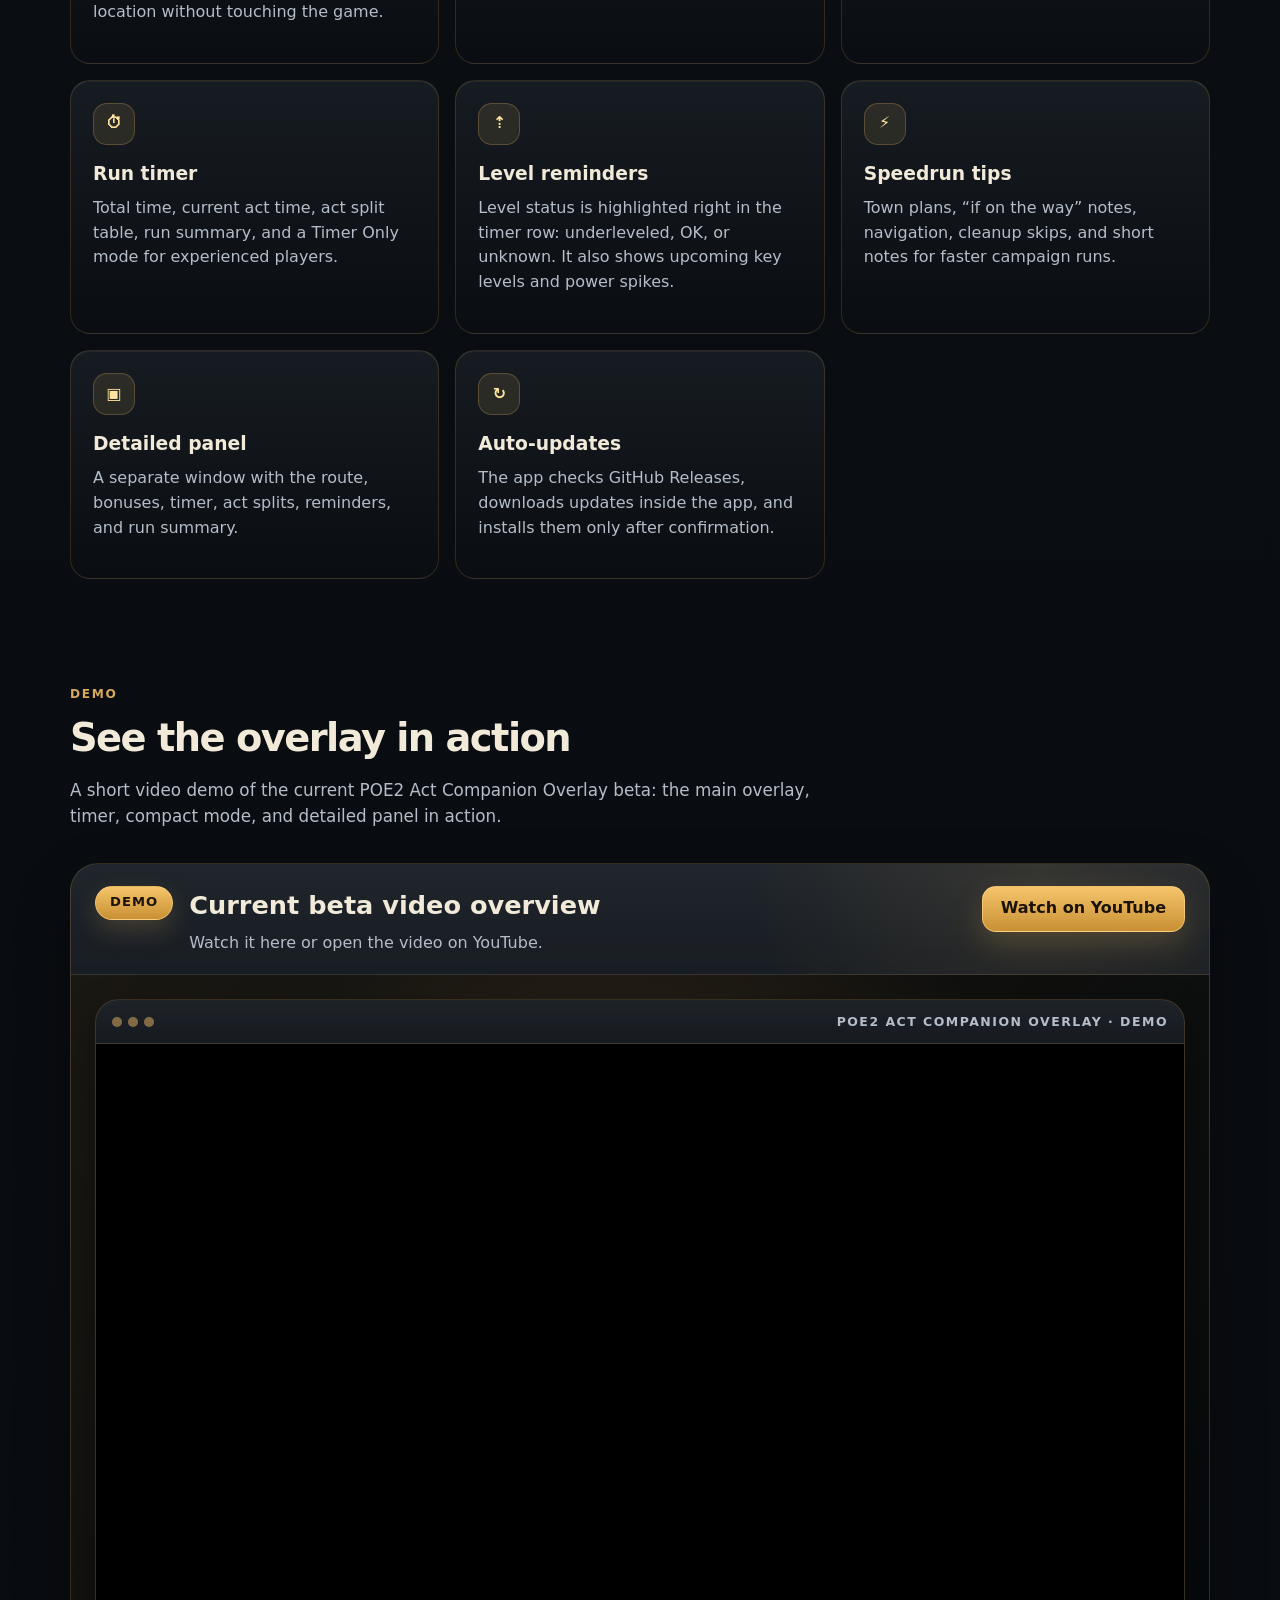
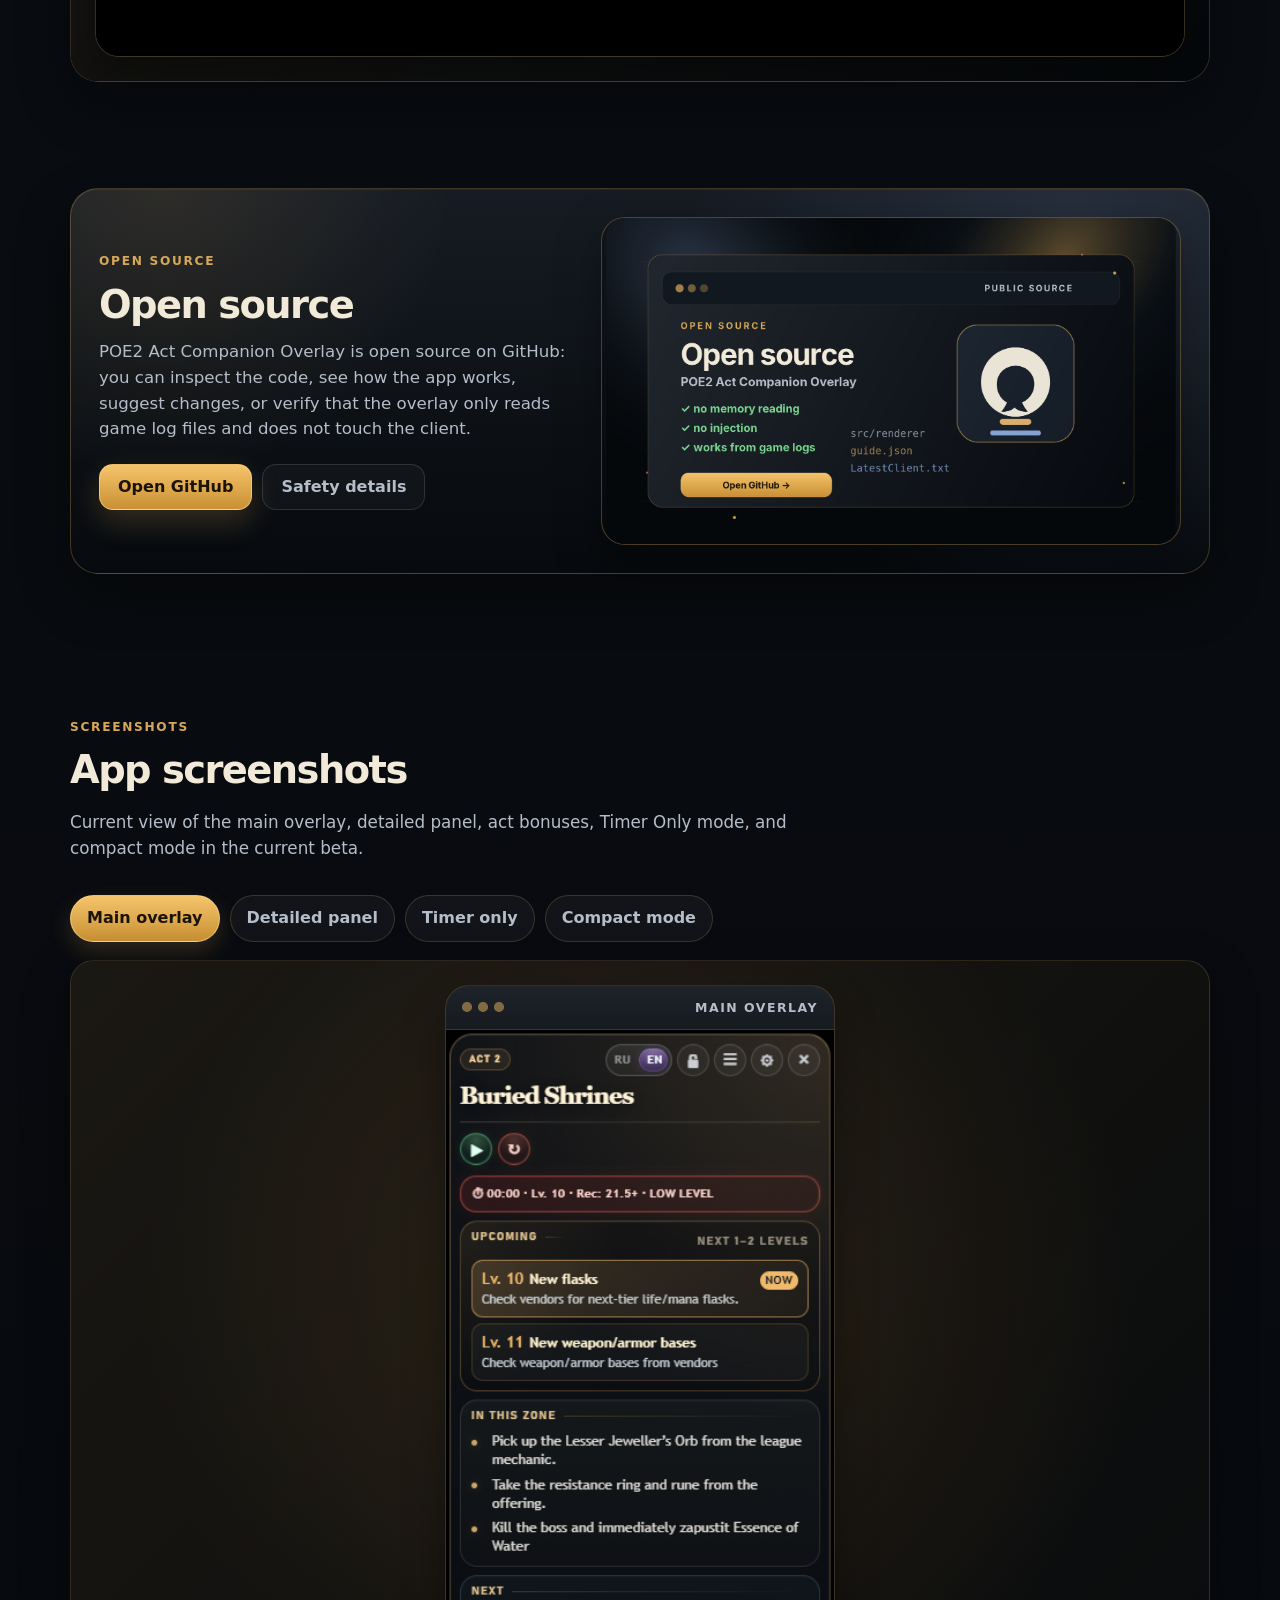
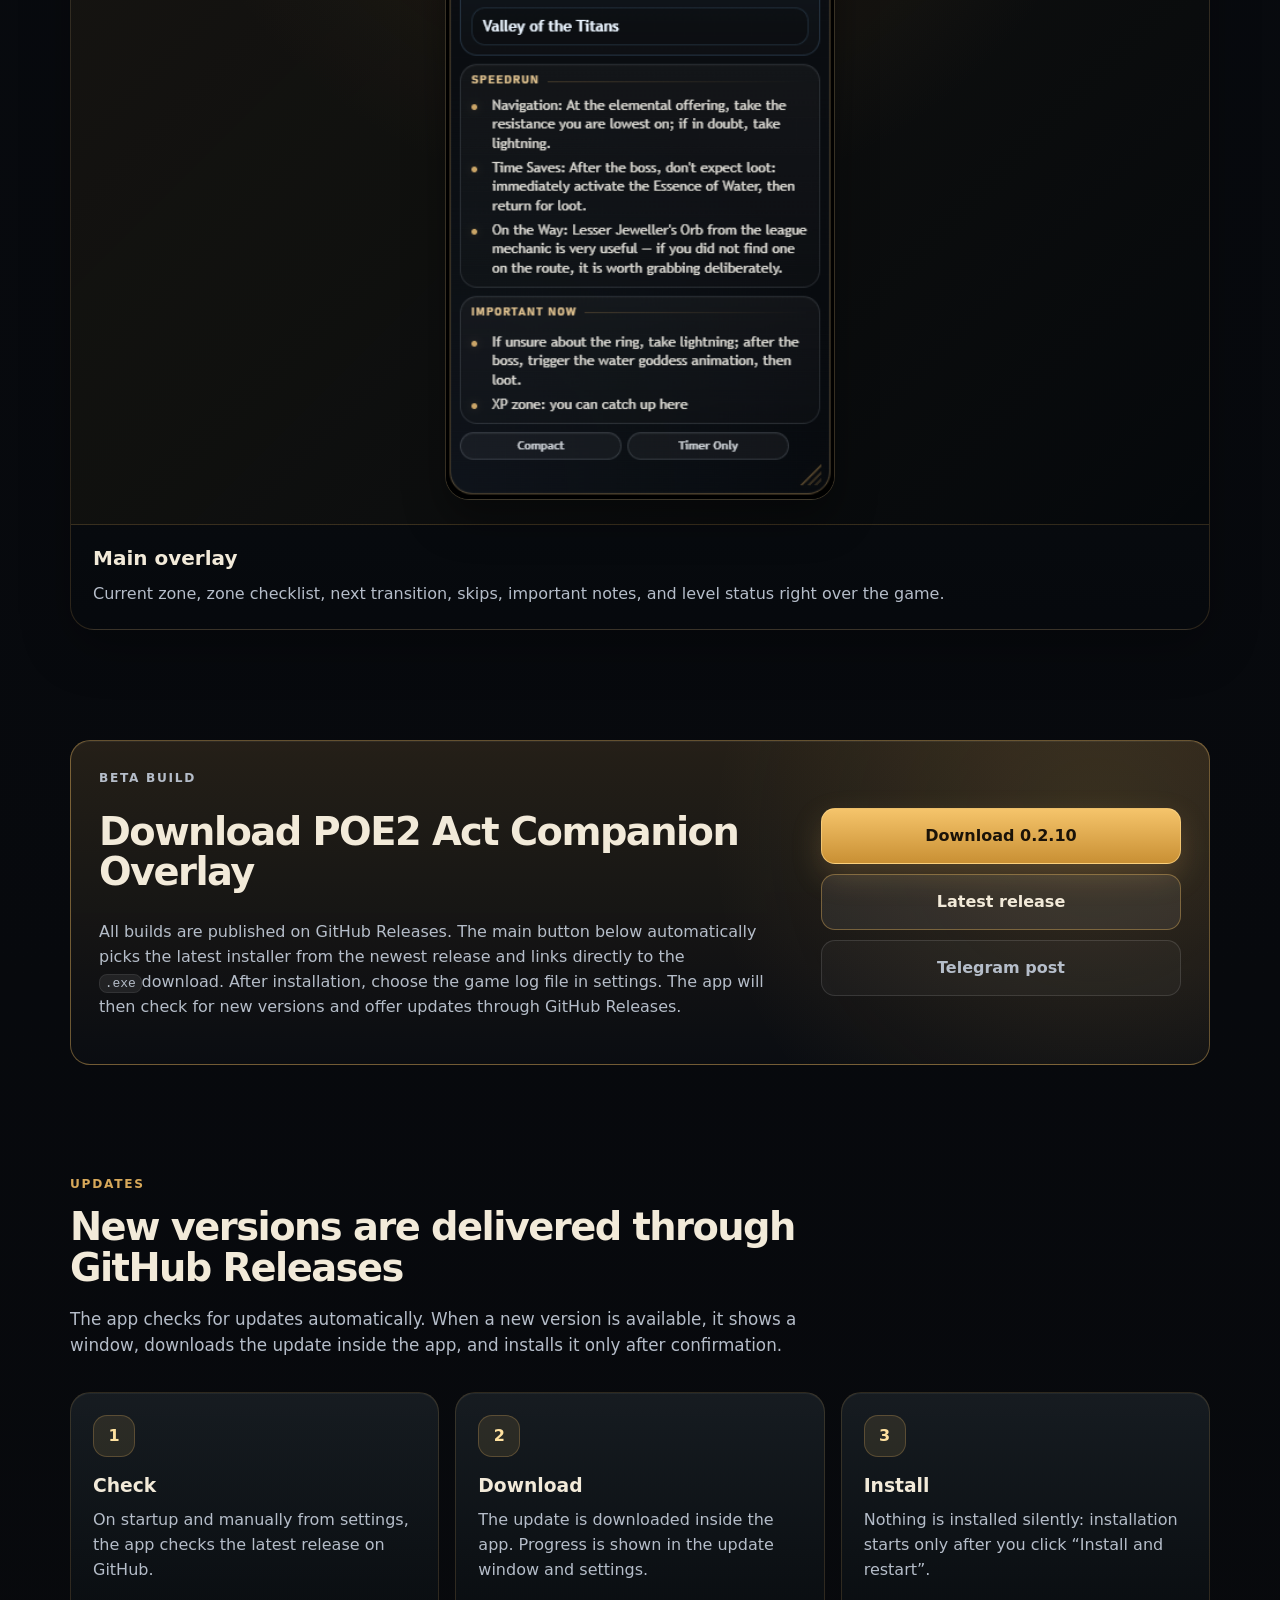
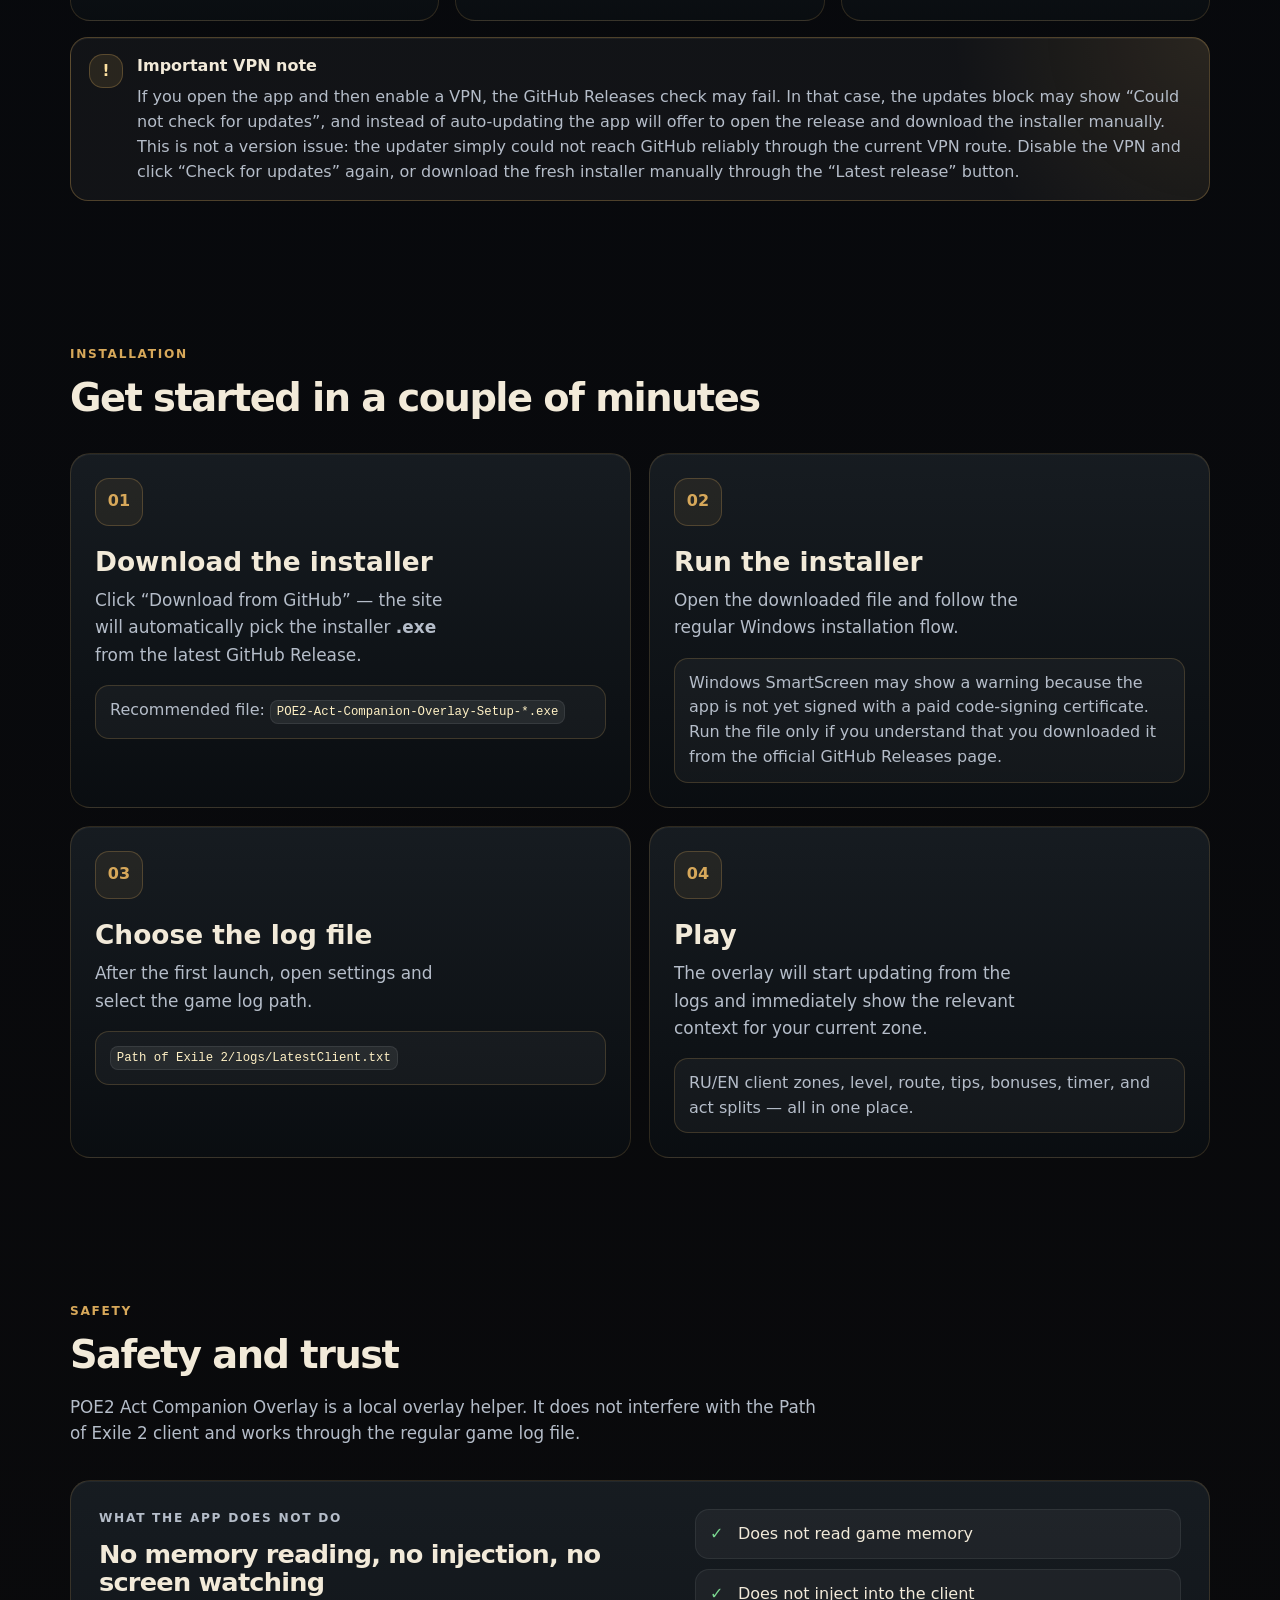
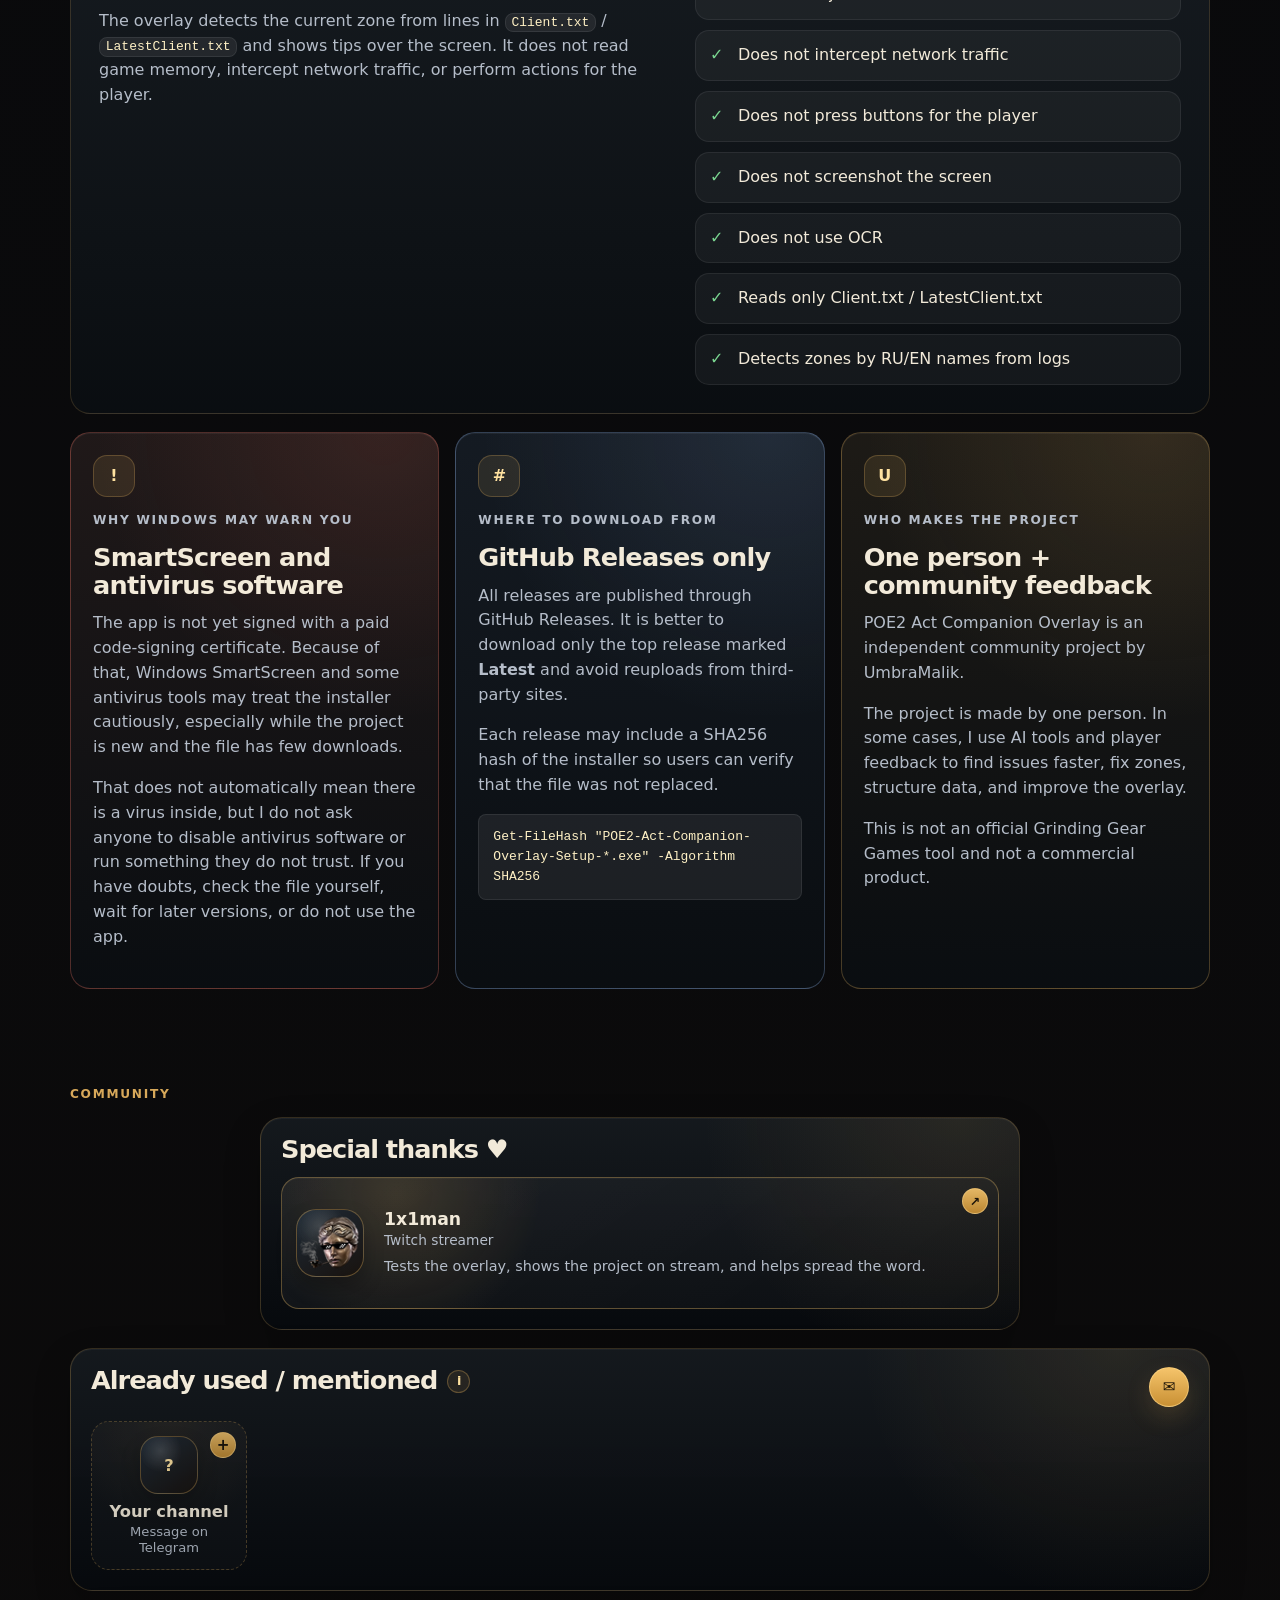
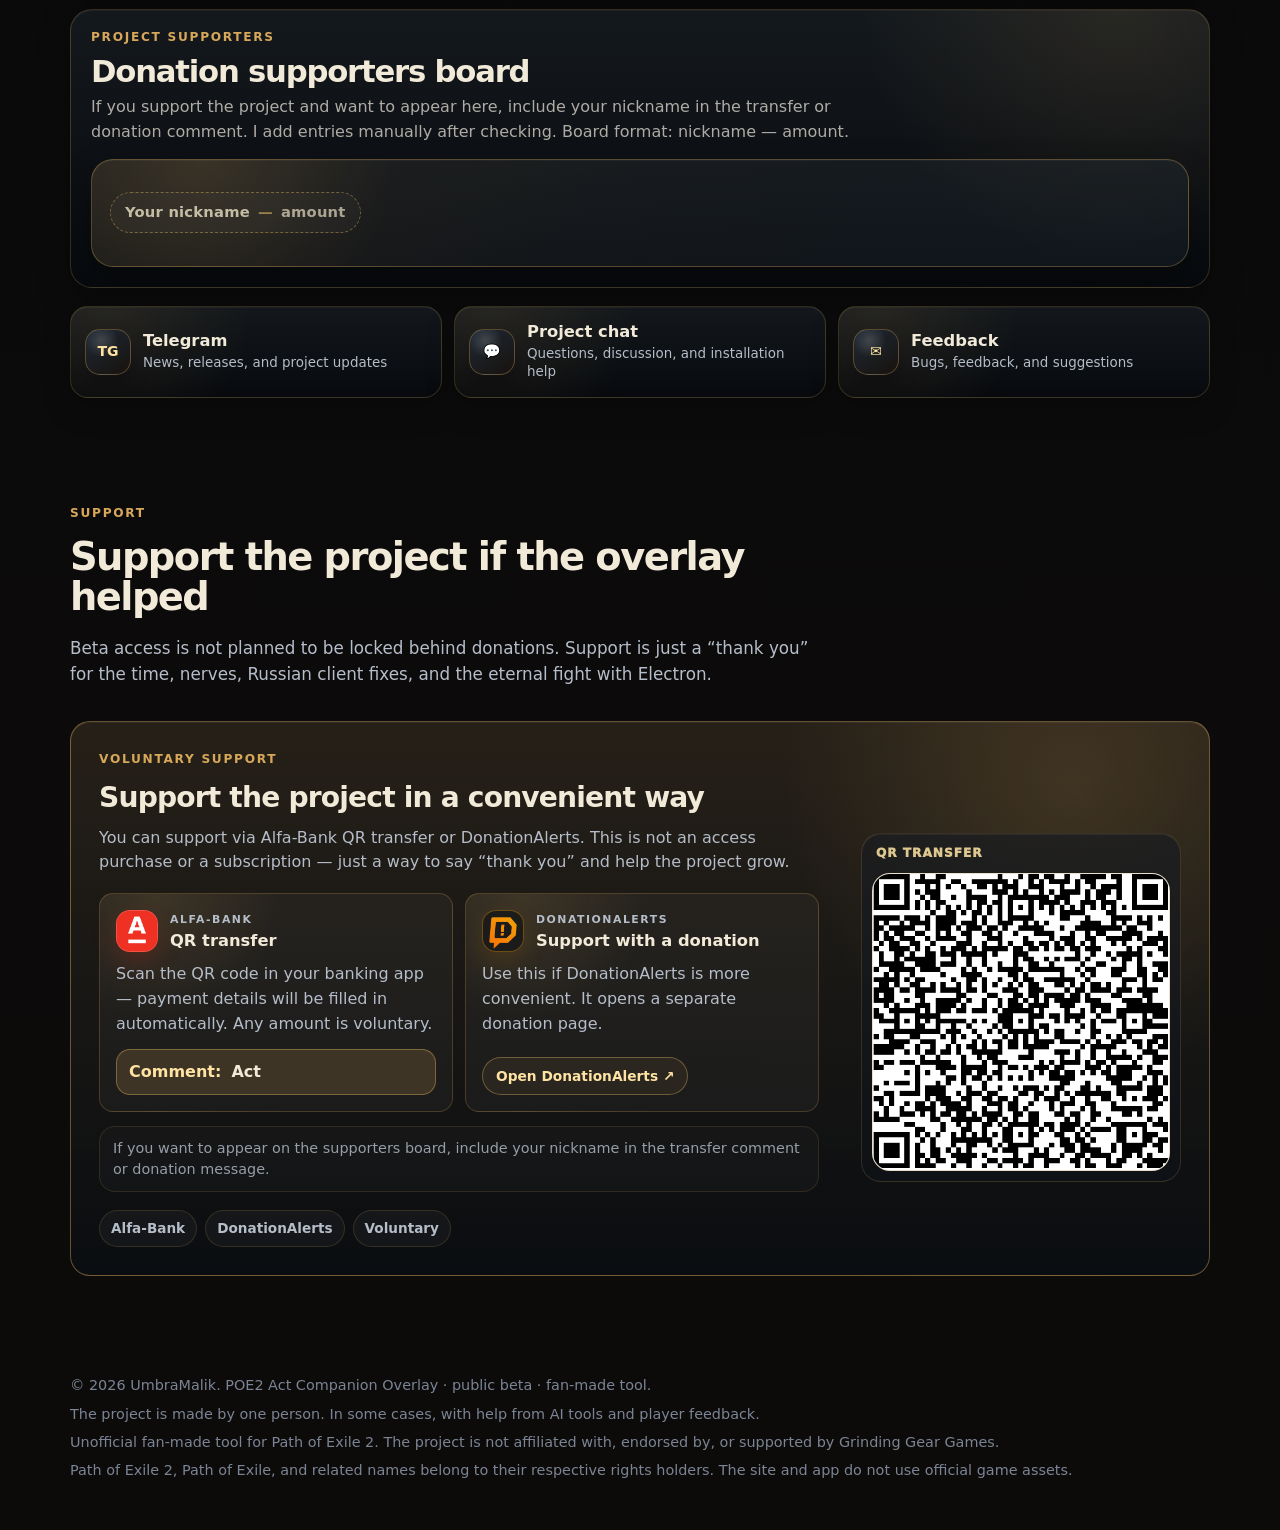
==== commit ce2c807d: "Add files via upload" ====
--- a/index.html
+++ b/index.html
@@ -3,9 +3,9 @@
 <head>
   <meta charset="utf-8" />
   <meta name="viewport" content="width=device-width, initial-scale=1" />
-  <title>POE2 Campaign Codex Overlay — оверлей для актов POE2</title>
+  <title>POE2 Act Companion Overlay — оверлей для актов POE2</title>
   <meta name="description" content="Безопасный оверлей для Path of Exile 2: адаптирован под русский и английский клиент, читает логи игры, показывает текущую зону, маршрут, таймер, время актов, подсказки и автообновления через GitHub Releases." />
-  <meta property="og:title" content="POE2 Campaign Codex Overlay" />
+  <meta property="og:title" content="POE2 Act Companion Overlay" />
   <meta property="og:description" content="Безопасный русский оверлей для кампании Path of Exile 2: подсказки по зонам, таймер, время актов и автообновления." />
   <meta property="og:type" content="website" />
   <meta name="theme-color" content="#0b0f14" />
@@ -31,10 +31,10 @@
   <div class="ambient ambient-two"></div>
 
   <header class="site-header">
-    <a class="brand" href="#top" aria-label="POE2 Campaign Codex Overlay">
-      <span class="brand-mark">C</span>
+    <a class="brand" href="#top" aria-label="POE2 Act Companion Overlay">
+      <span class="brand-mark">A</span>
       <span>
-        <strong>POE2 Campaign Codex</strong>
+        <strong>POE2 Act Companion</strong>
         <small>Overlay · RU/EN beta</small>
       </span>
     </a>
@@ -69,12 +69,12 @@
         </div>
         <h1>Оверлей для быстрого прохождения актов Path of Exile 2</h1>
         <p class="lead">
-          POE2 Campaign Codex Overlay читает лог-файл игры, определяет текущую зону и показывает памятку “Что в локации”,
+          POE2 Act Companion Overlay читает лог-файл игры, определяет текущую зону и показывает памятку “Что в локации”,
           следующий переход, скипы, бонусы, статус уровня, таймер забега и время актов — без инжекта в клиент игры.
         </p>
 
         <div class="hero-actions">
-          <a class="button primary" href="https://github.com/UmbraMalik/poe2-campaign-codex-releases/releases/latest" target="_blank" rel="noopener noreferrer" data-latest-download data-fallback-text="Скачать через GitHub">Скачать через GitHub</a>
+          <a class="button primary" href="https://github.com/UmbraMalik/poe2-act-companion-overlay/releases/latest" target="_blank" rel="noopener noreferrer" data-latest-download data-fallback-text="Скачать через GitHub">Скачать через GitHub</a>
           <a class="button secondary" href="#install">Как установить</a>
           <a class="button ghost" href="#support">Поддержать</a>
         </div>
@@ -95,7 +95,7 @@
               <span>Последний релиз</span>
               <a
                 class="release-details-link"
-                href="https://github.com/UmbraMalik/poe2-campaign-codex-releases/releases/latest"
+                href="https://github.com/UmbraMalik/poe2-act-companion-overlay/releases/latest"
                 target="_blank"
                 rel="noopener noreferrer"
                 data-latest-release-link
@@ -120,7 +120,7 @@
 
       <div class="hero-panel" aria-label="Реальный скриншот оверлея">
         <figure class="hero-shot-card">
-          <img src="./assets/screens/overlay-real-reference-full.png" data-image-ru="./assets/screens/overlay-real-reference-full.png" data-image-en="./assets/screens/en-hero-overlay.png" alt="Реальный скриншот POE2 Campaign Codex Overlay в игре" loading="eager" />
+          <img src="./assets/screens/overlay-real-reference-full.png" data-image-ru="./assets/screens/overlay-real-reference-full.png" data-image-en="./assets/screens/en-hero-overlay.png" alt="Реальный скриншот POE2 Act Companion Overlay в игре" loading="eager" />
         </figure>
       </div>
     </section>
@@ -183,7 +183,7 @@
       <div class="section-head">
         <p class="eyebrow">демонстрация</p>
         <h2>Посмотреть оверлей в действии</h2>
-        <p>Короткая видео-демонстрация текущей версии POE2 Campaign Codex Overlay: как выглядит основной overlay, таймер, компактный режим и подробная панель прямо в работе.</p>
+        <p>Короткая видео-демонстрация текущей версии POE2 Act Companion Overlay: как выглядит основной overlay, таймер, компактный режим и подробная панель прямо в работе.</p>
       </div>
 
       <div class="demo-card">
@@ -207,12 +207,12 @@
               <div class="screen-window-dots" aria-hidden="true">
                 <span></span><span></span><span></span>
               </div>
-              <span class="screen-window-title">POE2 Campaign Codex Overlay · Demo</span>
+              <span class="screen-window-title">POE2 Act Companion Overlay · Demo</span>
             </div>
             <div class="demo-video-shell">
               <iframe
                 src="https://www.youtube.com/embed/-7vTEI6enmU"
-                title="POE2 Campaign Codex Overlay — демонстрация"
+                title="POE2 Act Companion Overlay — демонстрация"
                 loading="lazy"
                 allow="accelerometer; autoplay; clipboard-write; encrypted-media; gyroscope; picture-in-picture; web-share"
                 referrerpolicy="strict-origin-when-cross-origin"
@@ -230,23 +230,23 @@
           <p class="eyebrow">open source</p>
           <h2>Открытый исходный код</h2>
           <p>
-            Исходники POE2 Campaign Codex Overlay открыты на GitHub: можно посмотреть код, проверить как работает приложение,
+            Исходники POE2 Act Companion Overlay открыты на GitHub: можно посмотреть код, проверить как работает приложение,
             предложить правки или просто убедиться, что оверлей читает только лог-файлы игры и не лезет в клиент.
           </p>
           <div class="source-actions">
-            <a class="button primary" href="https://github.com/UmbraMalik/poe2-campaign-codex-releases" target="_blank" rel="noopener noreferrer">Открыть GitHub</a>
+            <a class="button primary" href="https://github.com/UmbraMalik/poe2-act-companion-overlay" target="_blank" rel="noopener noreferrer">Открыть GitHub</a>
             <a class="button ghost" href="#safety">Про безопасность</a>
           </div>
         </div>
 
         <a
           class="source-visual-link"
-          href="https://github.com/UmbraMalik/poe2-campaign-codex-releases"
+          href="https://github.com/UmbraMalik/poe2-act-companion-overlay"
           target="_blank"
           rel="noopener noreferrer"
-          aria-label="Открыть исходный код POE2 Campaign Codex Overlay на GitHub"
+          aria-label="Открыть исходный код POE2 Act Companion Overlay на GitHub"
         >
-          <img src="./assets/open-source-github-card.svg" data-image-ru="./assets/open-source-github-card.svg" data-image-en="./assets/open-source-github-card-en.png" alt="POE2 Campaign Codex Overlay — открытый исходный код на GitHub" loading="lazy" />
+          <img src="./assets/open-source-github-card.svg" data-image-ru="./assets/open-source-github-card.svg" data-image-en="./assets/open-source-github-card-en.png" alt="POE2 Act Companion Overlay — открытый исходный код на GitHub" loading="lazy" />
         </a>
       </div>
     </section>
@@ -329,7 +329,7 @@
                 <div class="screen-window-dots" aria-hidden="true">
                   <span></span><span></span><span></span>
                 </div>
-                <span class="screen-window-title" id="screen-window-label">POE2 Campaign Codex Overlay</span>
+                <span class="screen-window-title" id="screen-window-label">POE2 Act Companion Overlay</span>
               </div>
               <div class="screen-window-body">
                 <img
@@ -356,7 +356,7 @@
       <div class="download-card">
         <div class="download-copy">
           <p class="eyebrow">beta build</p>
-          <h2>Скачать POE2 Campaign Codex Overlay</h2>
+          <h2>Скачать POE2 Act Companion Overlay</h2>
           <p>
             Все сборки публикуются на GitHub Releases. Основная кнопка ниже сама подставляет актуальный installer из последнего релиза и ведёт прямо на скачивание <code>.exe</code>.
             После установки выбери лог-файл игры в настройках. Дальше приложение само проверит новые версии и предложит обновиться через GitHub Releases.
@@ -368,7 +368,7 @@
             id="latest-download-button"
             class="button primary large"
             data-latest-download
-            href="https://github.com/UmbraMalik/poe2-campaign-codex-releases/releases/latest"
+            href="https://github.com/UmbraMalik/poe2-act-companion-overlay/releases/latest"
             target="_blank"
             rel="noopener noreferrer"
             data-fallback-text="Скачать через GitHub"
@@ -377,7 +377,7 @@
           </a>
           <a
             class="button secondary large"
-            href="https://github.com/UmbraMalik/poe2-campaign-codex-releases/releases/latest"
+            href="https://github.com/UmbraMalik/poe2-act-companion-overlay/releases/latest"
             target="_blank"
             rel="noopener noreferrer"
           >
@@ -385,7 +385,7 @@
           </a>
           <a
             class="button ghost large"
-            href="https://t.me/POE2CampaignCodex/4"
+            href="https://t.me/POE2ActCompanion/4"
             target="_blank"
             rel="noopener noreferrer"
           >
@@ -449,7 +449,7 @@
           <span>01</span>
           <h3>Скачай установщик</h3>
           <p class="step-copy">Нажми “Скачать через GitHub” — сайт сам подставит installer <strong>.exe</strong> из последнего GitHub Release.</p>
-          <div class="step-hint">Рекомендуемый файл: <code>PoE2-Campaign-Codex-Overlay-Setup-*.exe</code></div>
+          <div class="step-hint">Рекомендуемый файл: <code>POE2-Act-Companion-Overlay-Setup-*.exe</code></div>
         </article>
         <article>
           <span>02</span>
@@ -477,7 +477,7 @@
         <p class="eyebrow">безопасность</p>
         <h2>Безопасность и доверие</h2>
         <p>
-          POE2 Campaign Codex Overlay — локальный overlay-помощник. Он не вмешивается в клиент Path of Exile 2
+          POE2 Act Companion Overlay — локальный overlay-помощник. Он не вмешивается в клиент Path of Exile 2
           и работает через обычный лог-файл игры.
         </p>
       </div>
@@ -530,7 +530,7 @@
           <p>
             Для каждого релиза можно указывать SHA256-хэш installer-файла, чтобы пользователь мог проверить, что файл не был подменён.
           </p>
-          <code class="hash-command">Get-FileHash "PoE2-Campaign-Codex-Overlay-Setup-*.exe" -Algorithm SHA256</code>
+          <code class="hash-command">Get-FileHash "POE2-Act-Companion-Overlay-Setup-*.exe" -Algorithm SHA256</code>
         </article>
 
         <article class="feature-card project-card">
@@ -538,7 +538,7 @@
           <p class="eyebrow">кто делает проект</p>
           <h3>Один человек + фидбек сообщества</h3>
           <p>
-            POE2 Campaign Codex Overlay — независимый community-проект от UmbraMalik.
+            POE2 Act Companion Overlay — независимый community-проект от UmbraMalik.
           </p>
           <p>
             Проект делает один человек. В некоторых случаях я использую AI-инструменты и фидбек игроков,
@@ -582,7 +582,7 @@
           </div>
           <a
             class="mention-contact-button"
-            href="https://t.me/POE2CampaignCodex?direct"
+            href="https://t.me/POE2ActCompanion?direct"
             target="_blank"
             rel="noopener noreferrer"
             aria-label="Написать в Telegram, чтобы добавить свой канал или стрим"
@@ -593,7 +593,7 @@
         </div>
 
         <div class="mentions-list-compact community-used-list" aria-label="Где уже показывали или упоминали проект">
-          <a class="mention-card mention-card-compact mention-card-placeholder" href="https://t.me/POE2CampaignCodex?direct" target="_blank" rel="noopener noreferrer" aria-label="Написать в Telegram, чтобы добавить свой канал или стрим">
+          <a class="mention-card mention-card-compact mention-card-placeholder" href="https://t.me/POE2ActCompanion?direct" target="_blank" rel="noopener noreferrer" aria-label="Написать в Telegram, чтобы добавить свой канал или стрим">
             <span class="mention-link-icon mention-plus-icon" aria-hidden="true">+</span>
             <span class="mention-avatar mention-avatar-text" aria-hidden="true">?</span>
             <span class="mention-info">
@@ -628,21 +628,21 @@
       </div>
 
       <div class="community-links-grid" aria-label="Ссылки сообщества">
-        <a class="community-link-card" href="https://t.me/POE2CampaignCodex" target="_blank" rel="noopener noreferrer">
+        <a class="community-link-card" href="https://t.me/POE2ActCompanion" target="_blank" rel="noopener noreferrer">
           <span class="community-link-icon" aria-hidden="true">TG</span>
           <span>
             <strong>Telegram</strong>
             <small>Новости, релизы и обновления проекта</small>
           </span>
         </a>
-        <a class="community-link-card" href="https://t.me/POE2CampaignCodexChat" target="_blank" rel="noopener noreferrer">
+        <a class="community-link-card" href="https://t.me/POE2ActCompanionChat" target="_blank" rel="noopener noreferrer">
           <span class="community-link-icon" aria-hidden="true">💬</span>
           <span>
             <strong>Чат проекта</strong>
             <small>Вопросы, обсуждение и помощь с установкой</small>
           </span>
         </a>
-        <a class="community-link-card" href="https://t.me/POE2CampaignCodex?direct" target="_blank" rel="noopener noreferrer">
+        <a class="community-link-card" href="https://t.me/POE2ActCompanion?direct" target="_blank" rel="noopener noreferrer">
           <span class="community-link-icon" aria-hidden="true">✉</span>
           <span>
             <strong>Обратная связь</strong>
@@ -686,7 +686,7 @@
               </p>
               <div class="support-note-box compact">
                 <strong>Комментарий:</strong>
-                <span>Codex</span>
+                <span>Act</span>
               </div>
             </div>
 
@@ -735,7 +735,7 @@
 
 <footer class="site-footer">
   <p>
-    © 2026 UmbraMalik. POE2 Campaign Codex Overlay · public beta · fan-made tool.
+    © 2026 UmbraMalik. POE2 Act Companion Overlay · public beta · fan-made tool.
   </p>
   <p>
     Проект делает один человек. В некоторых случаях — при поддержке AI-инструментов и фидбека игроков.
